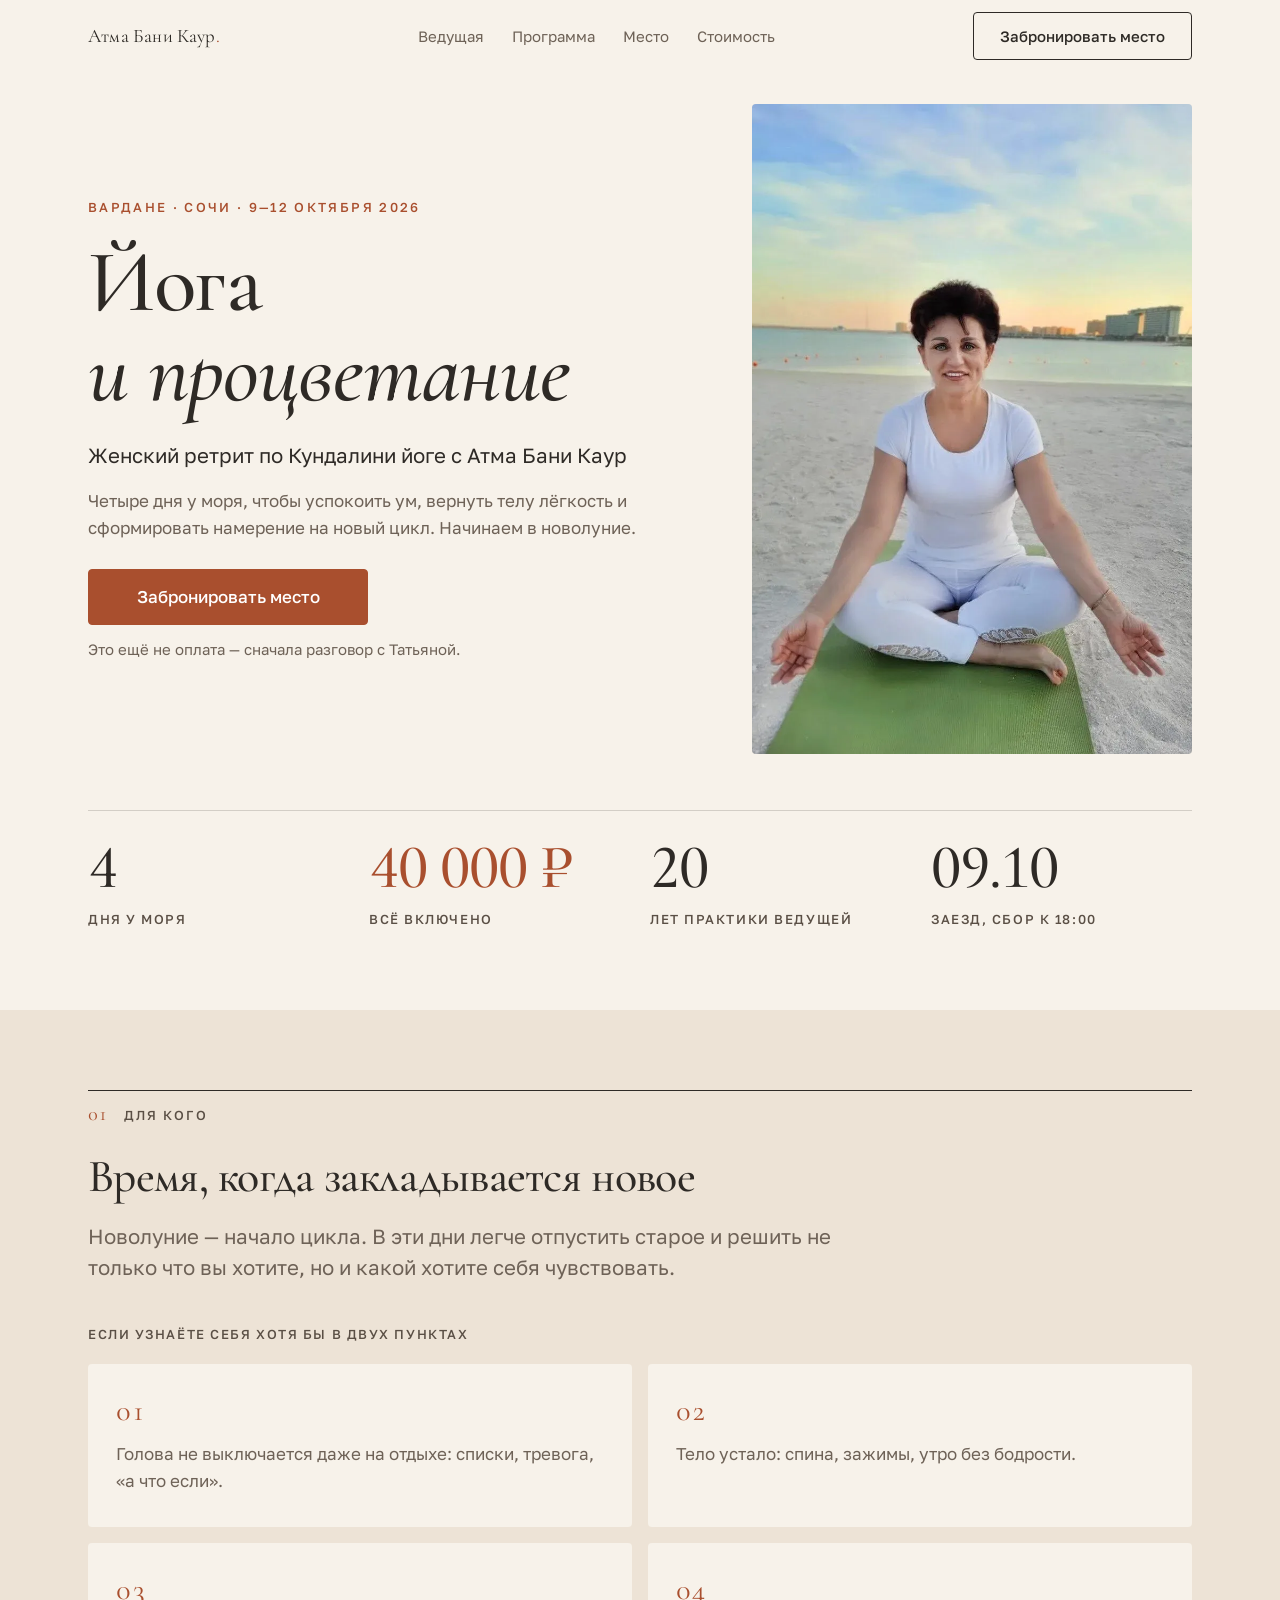
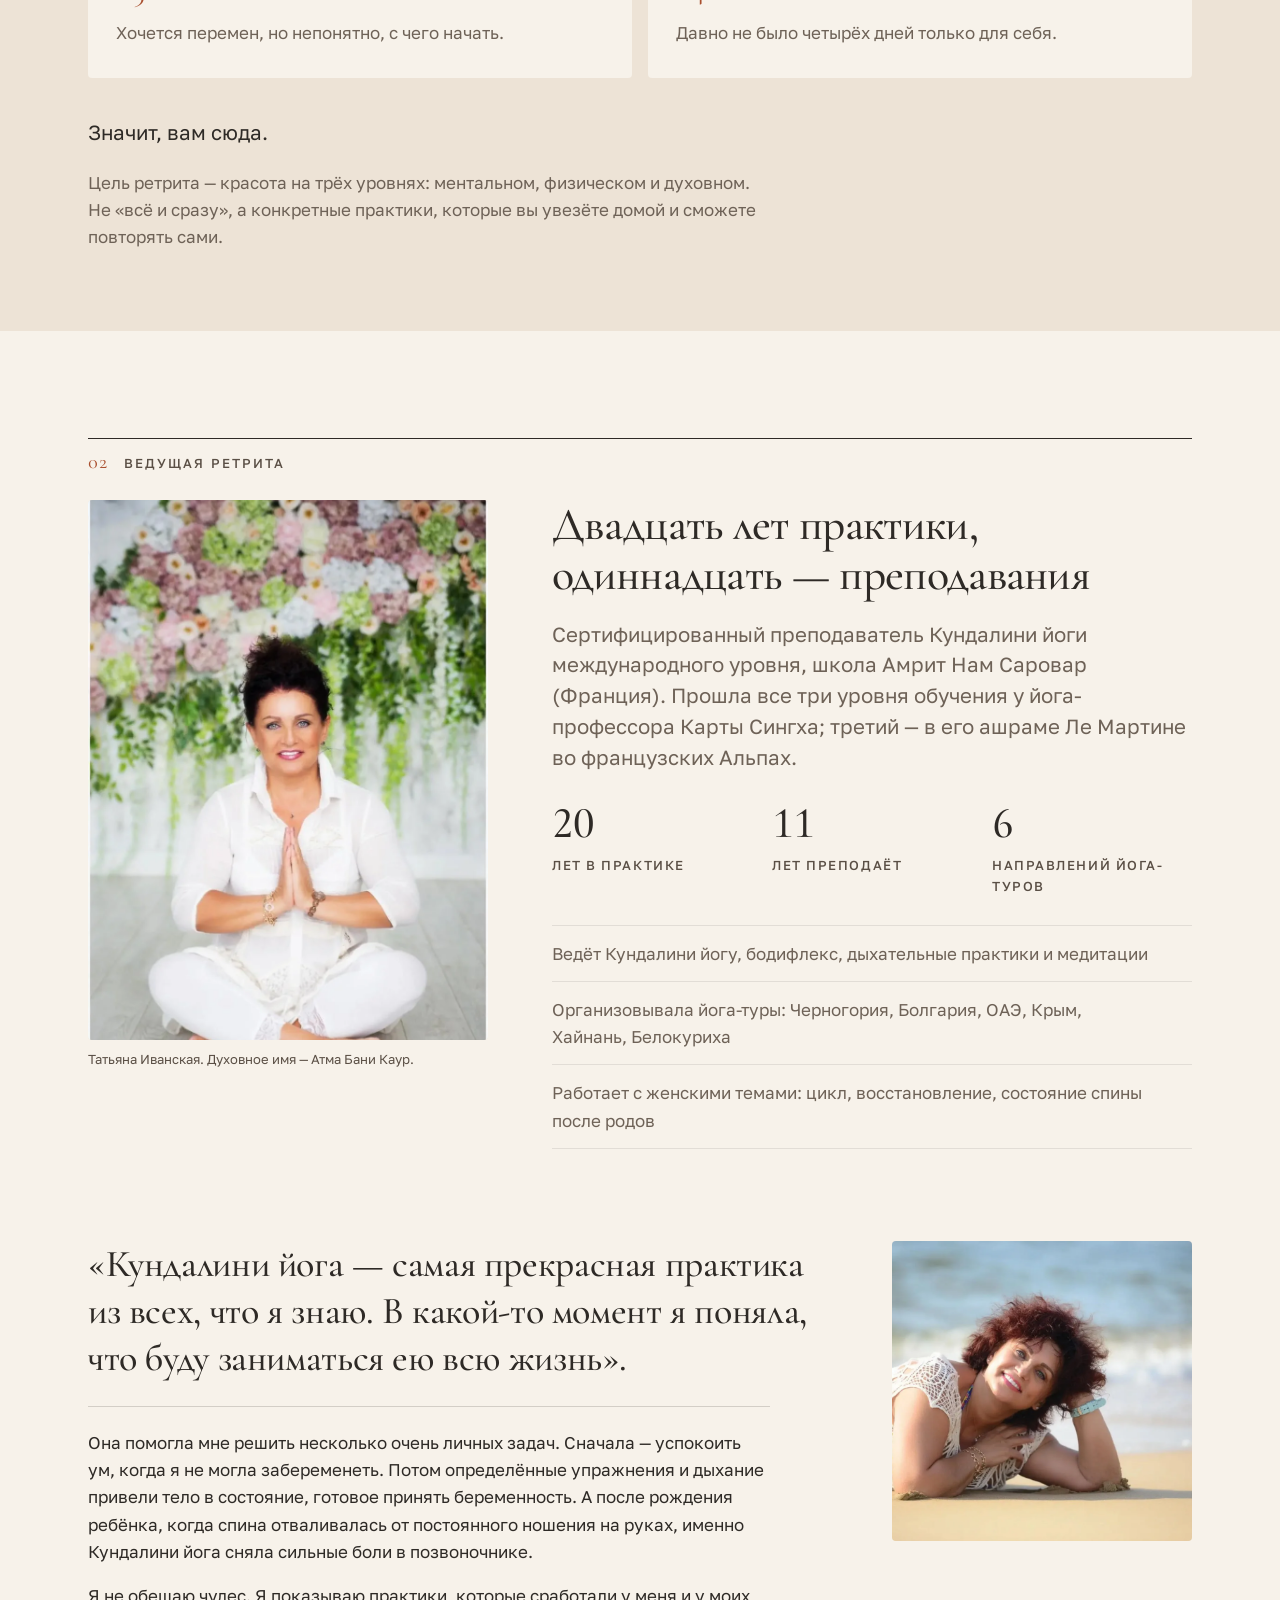
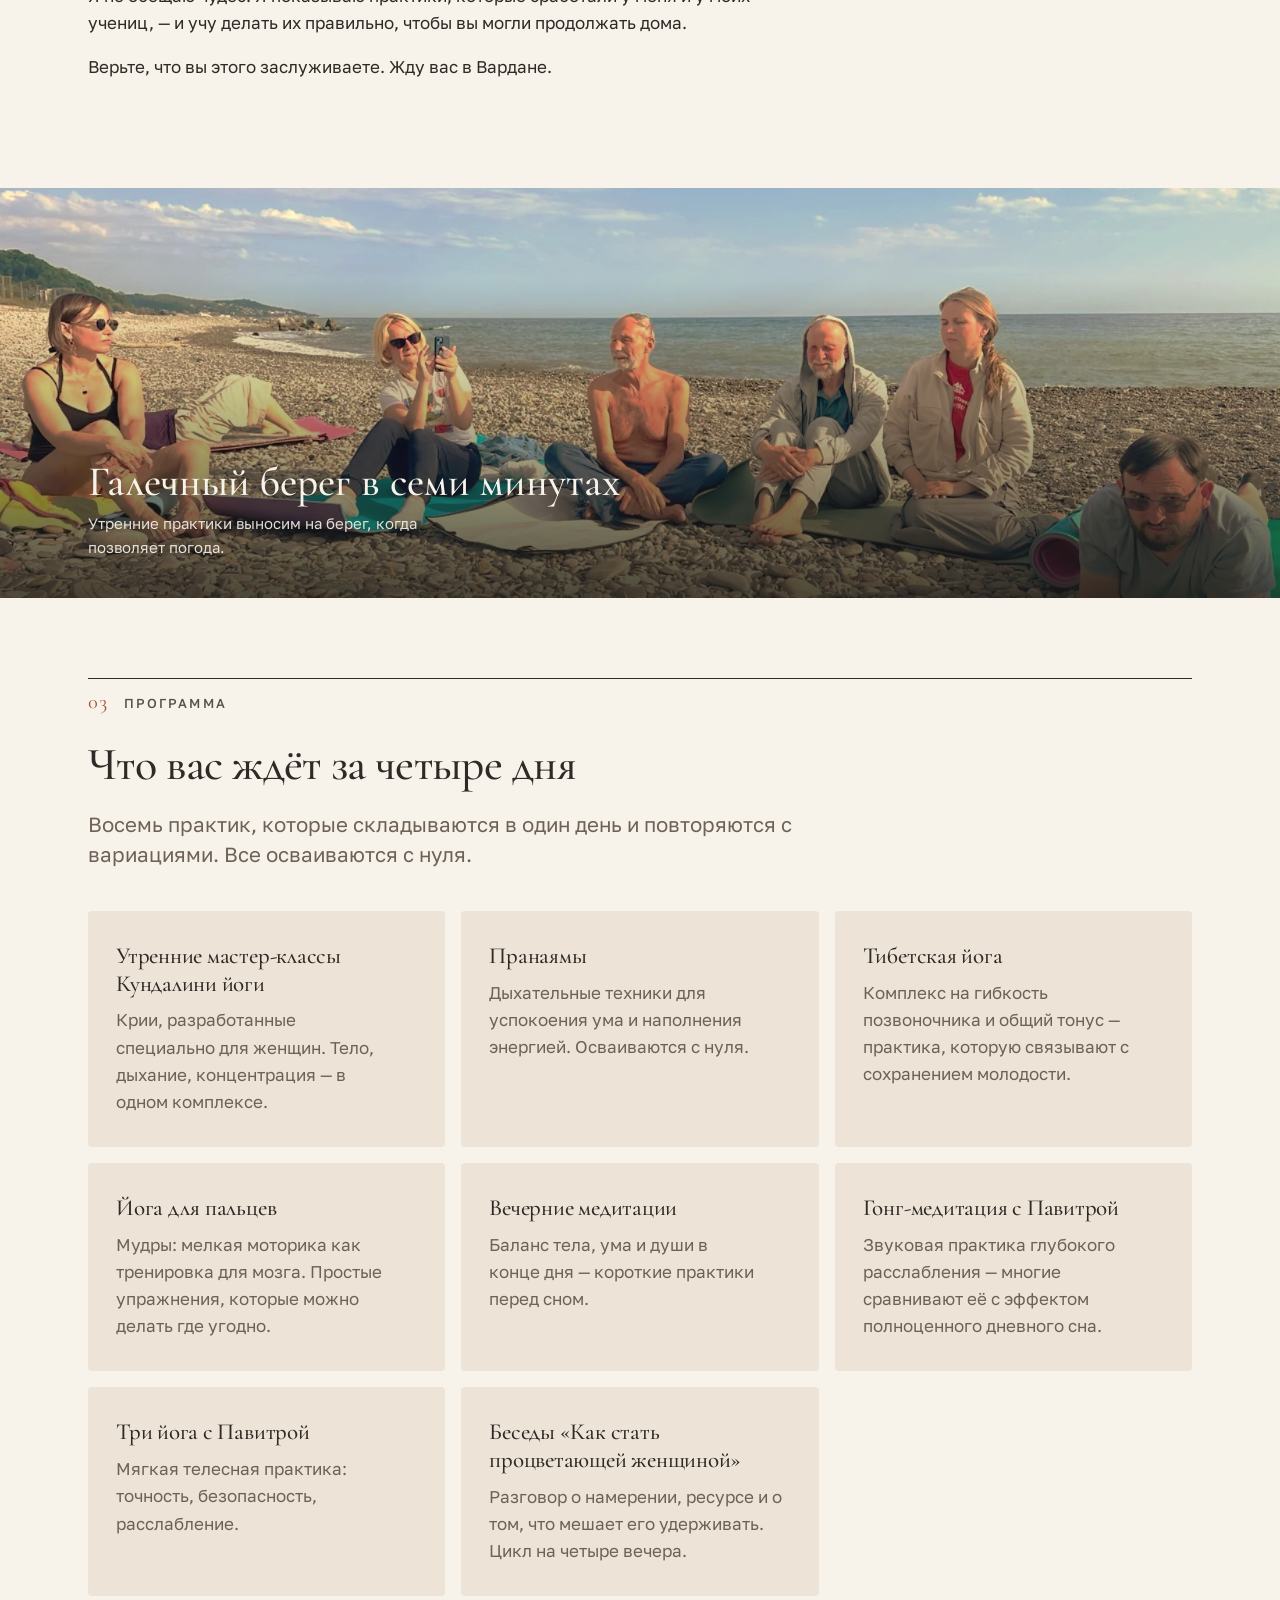
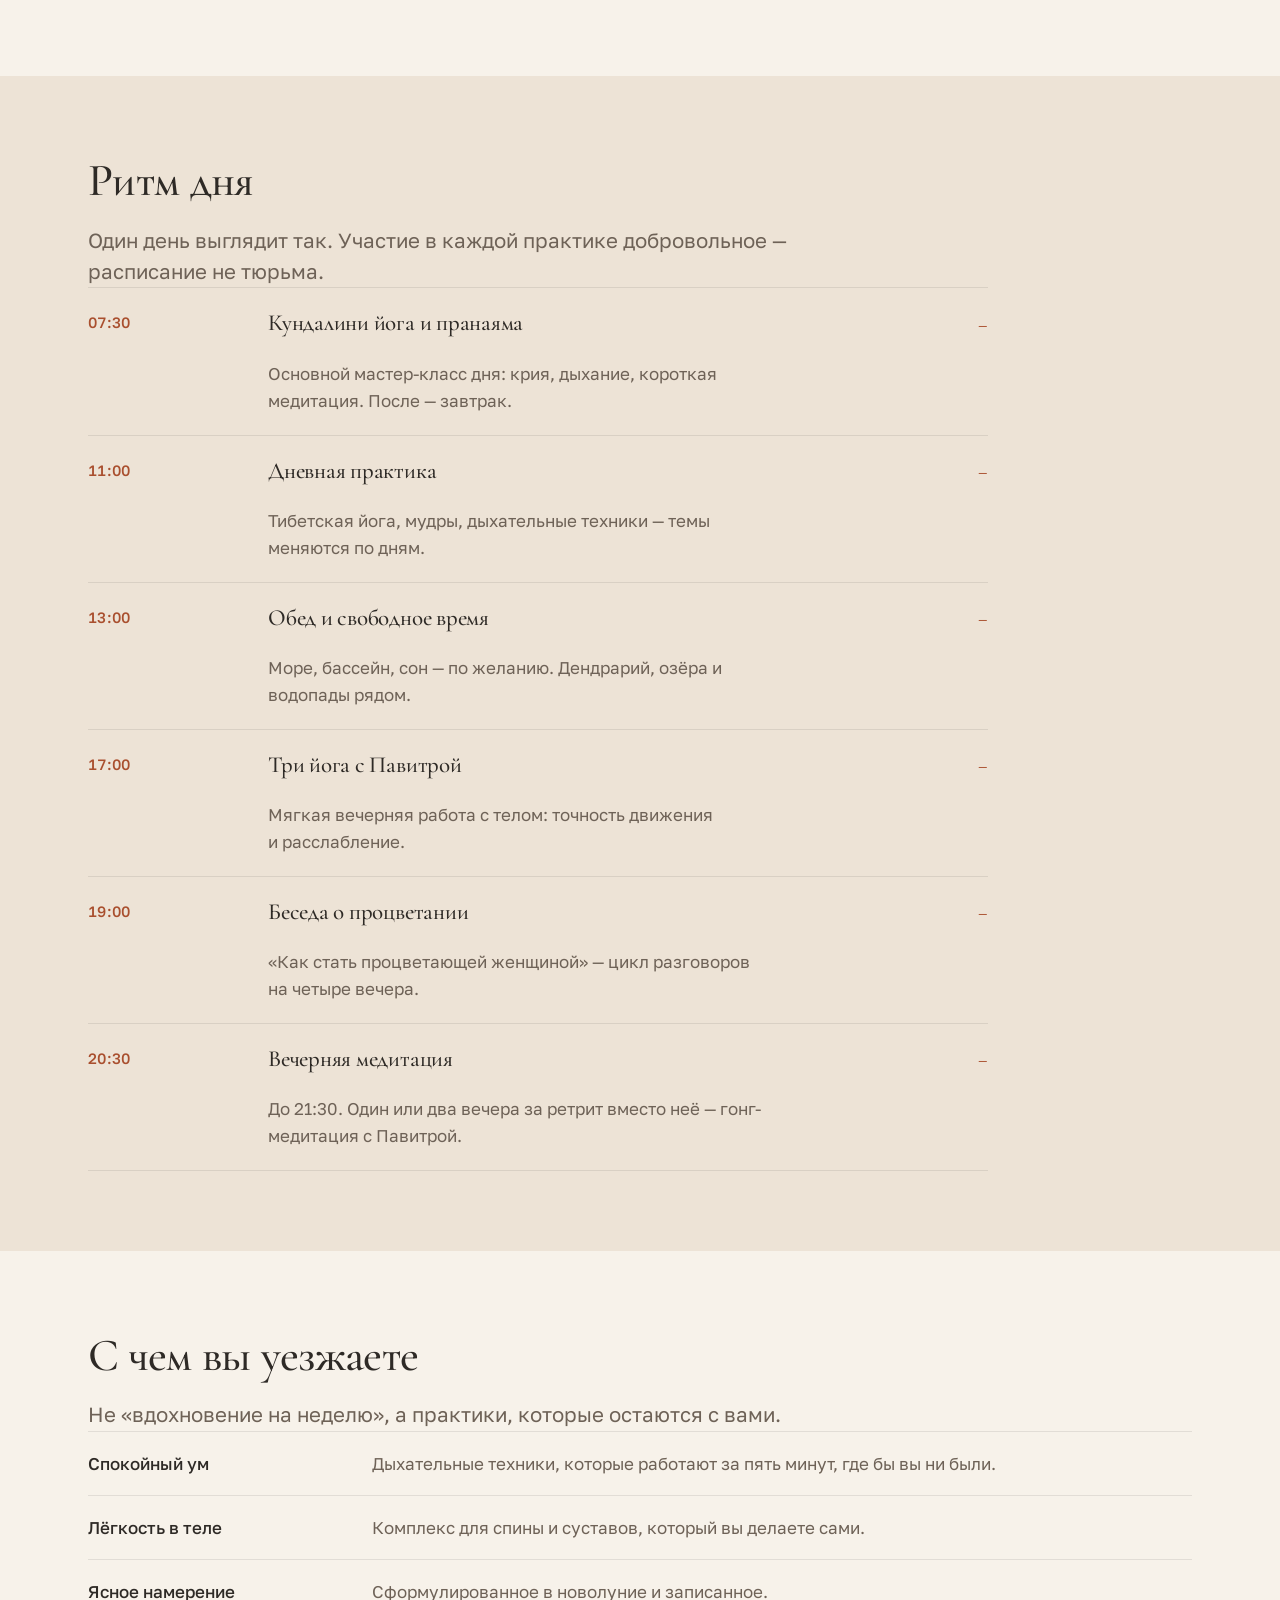
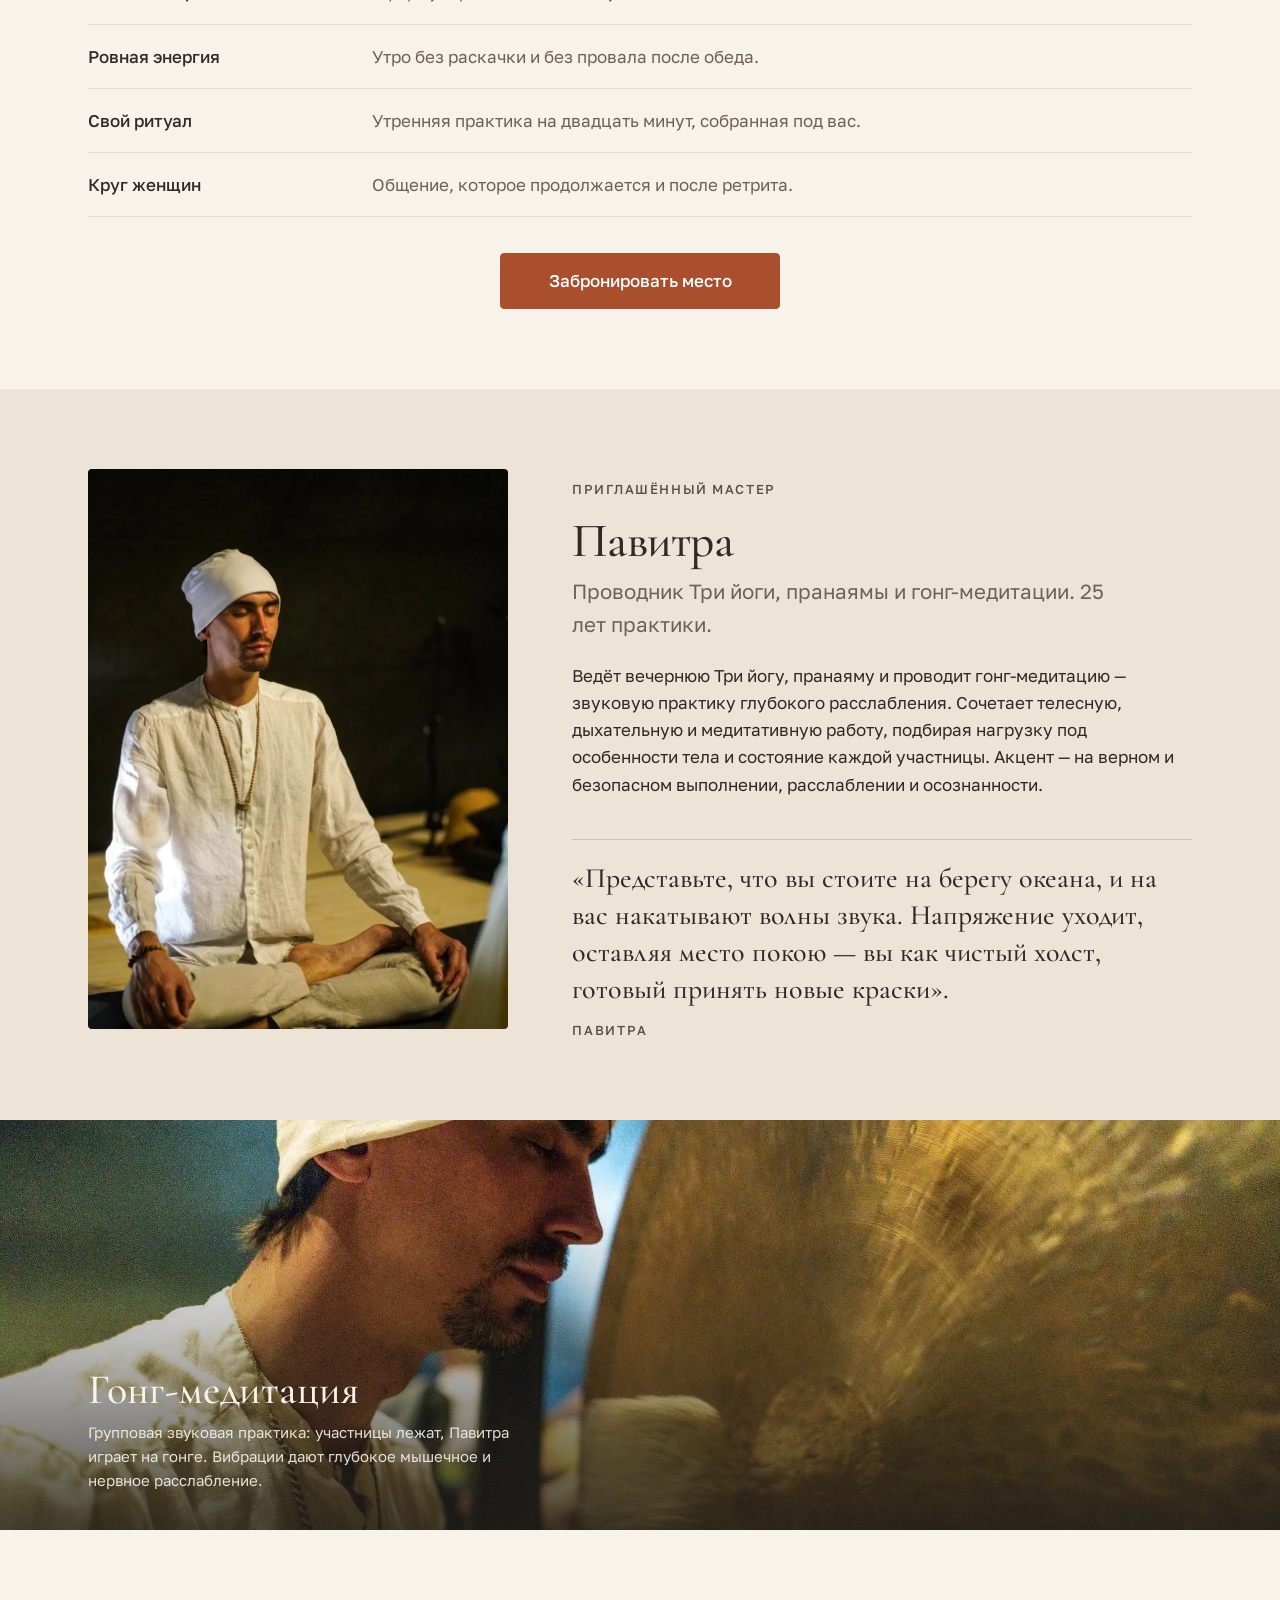
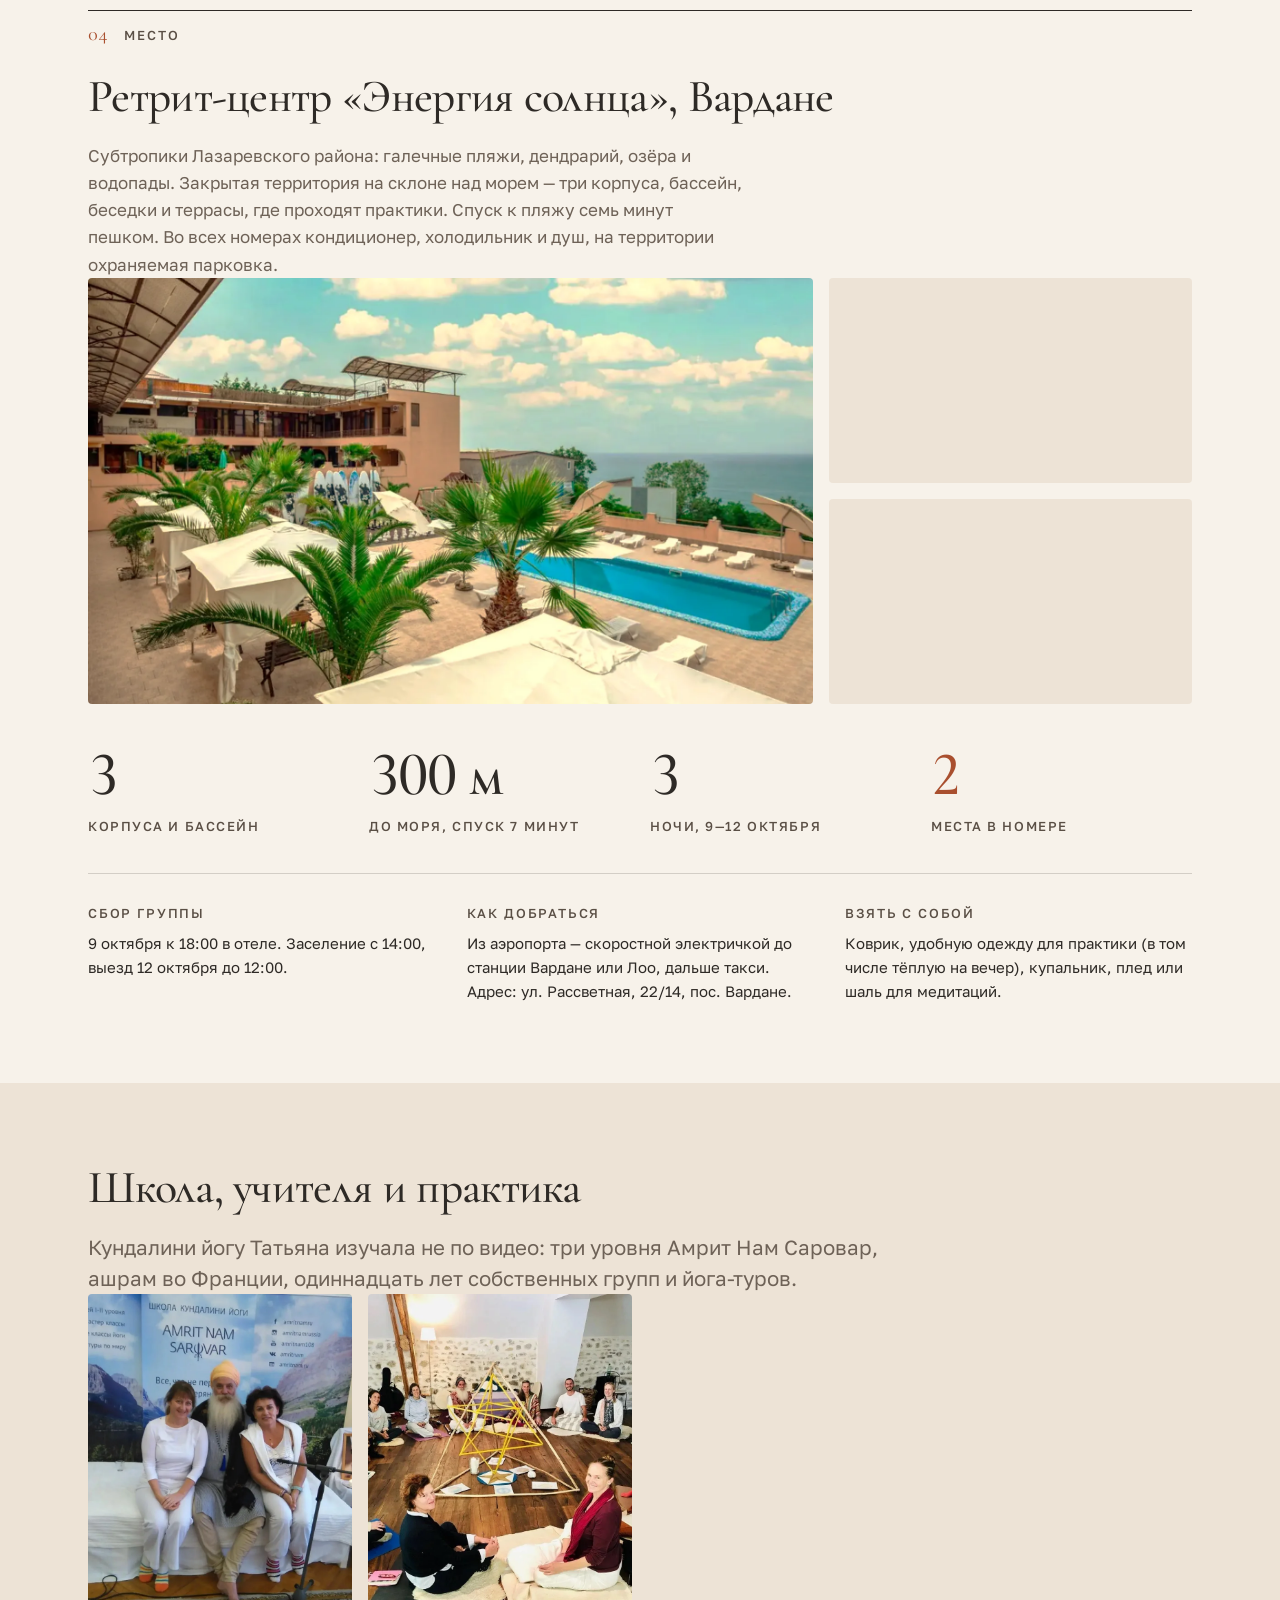
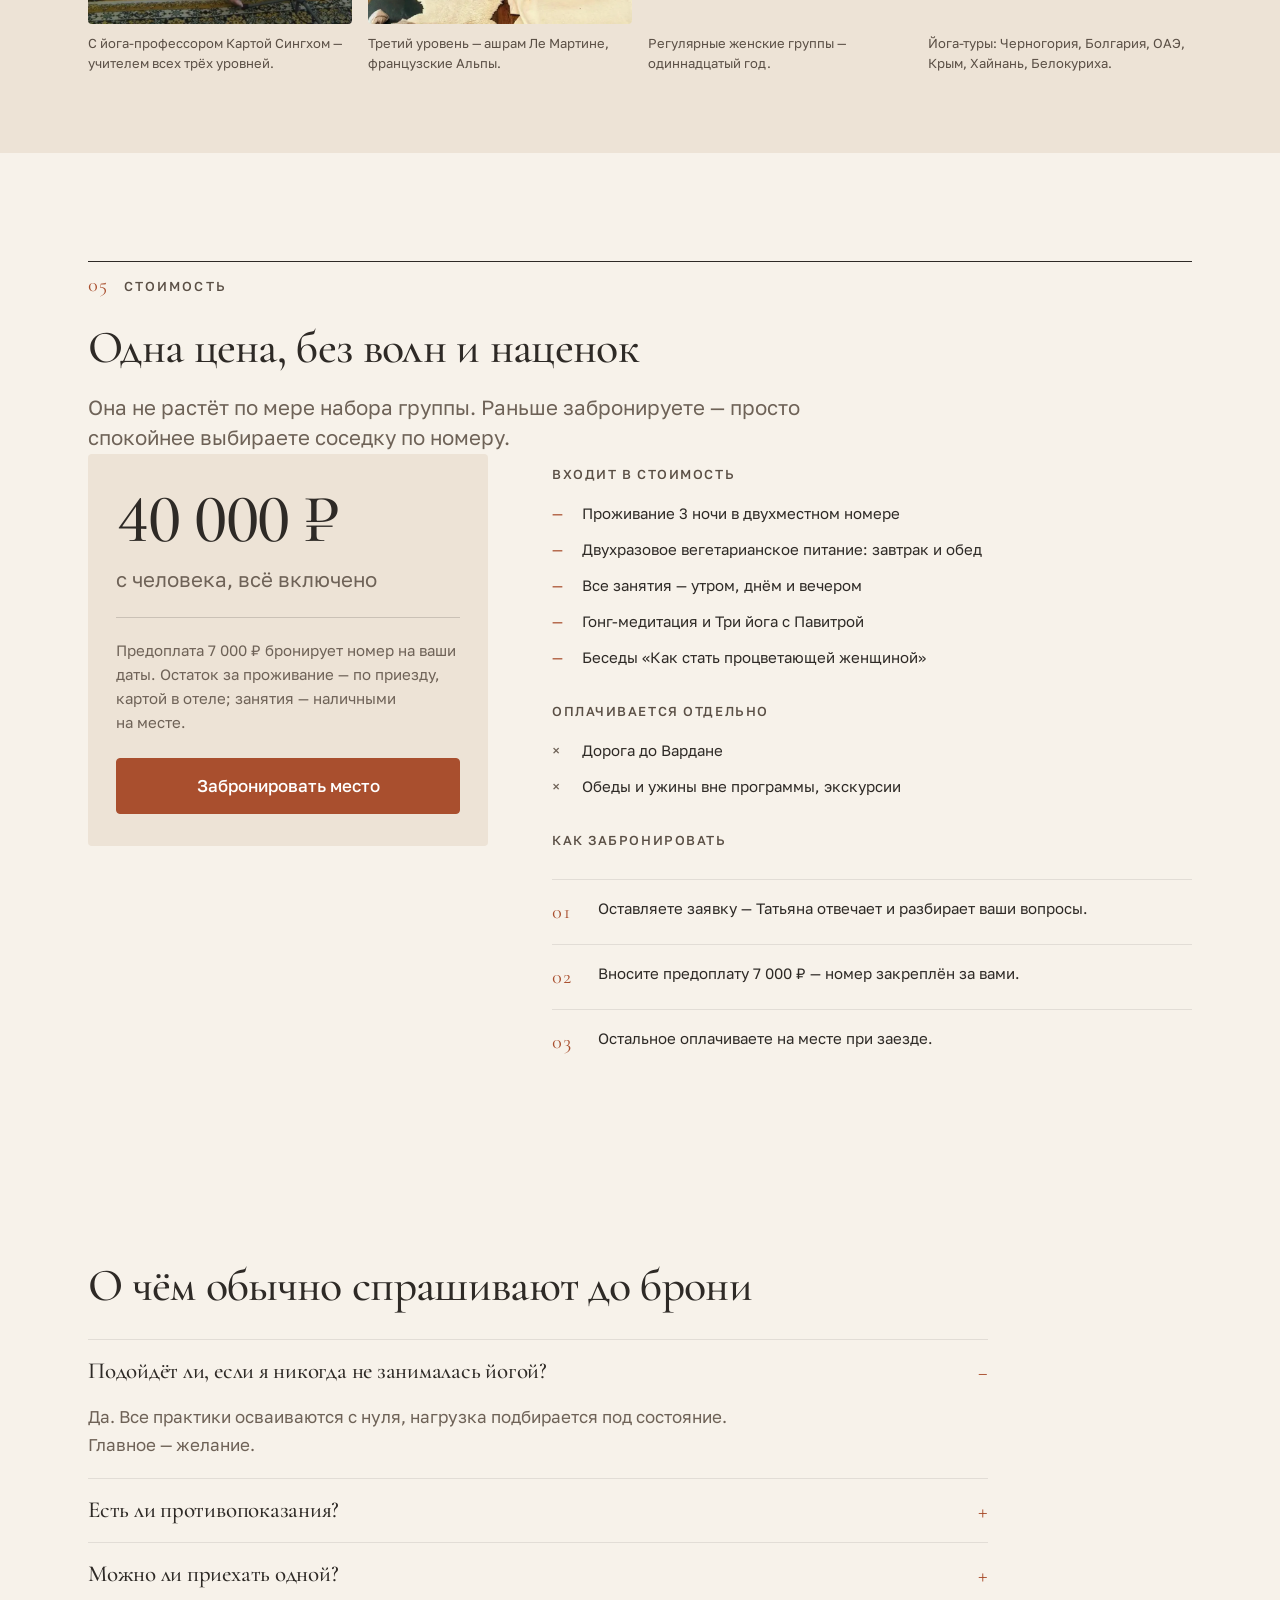
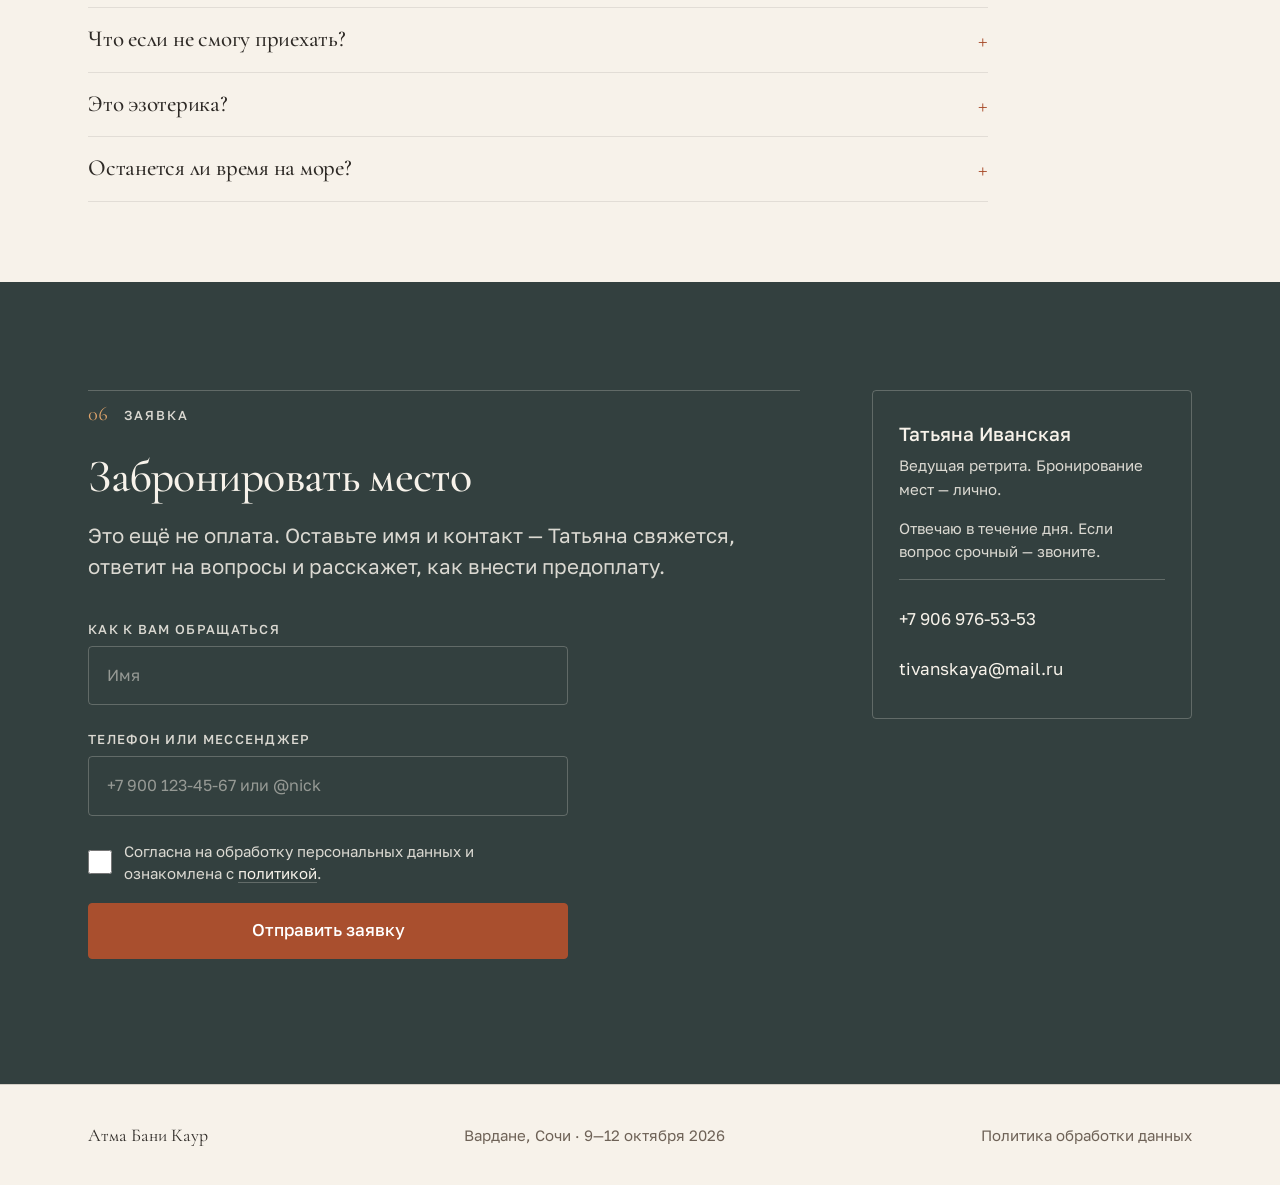
==== index.html @ 6db0ff9b "Лендинг женского ретрита в Вардане: первая версия Отдельный лендинг (не правка соседнего moresily.ru" ====
<!DOCTYPE html>
<html lang="ru">
<head>
<meta charset="UTF-8">
<meta name="viewport" content="width=device-width, initial-scale=1.0">
<title>Женский ретрит по Кундалини йоге — Вардане, Сочи, 9—12 октября 2026</title>
<meta name="description" content="Четыре дня у моря с Атма Бани Каур: Кундалини йога, пранаямы, гонг-медитации, беседы о процветании. Ретрит-центр «Энергия солнца», Вардане. 40 000 ₽, всё включено.">
<!-- PENDING D-01: canonical, og:url и og:image ставятся после выбора домена -->
<meta property="og:title" content="Женский ретрит по Кундалини йоге — Вардане, Сочи, 9—12 октября 2026">
<meta property="og:description" content="Четыре дня у моря: Кундалини йога, пранаямы, гонг-медитации и беседы о процветании. 40 000 ₽, всё включено.">
<meta property="og:type" content="website">
<meta property="og:locale" content="ru_RU">
<meta name="theme-color" content="#F7F2EA">
<link rel="icon" href="favicon.svg" type="image/svg+xml">
<link rel="icon" href="favicon-32.png" sizes="32x32" type="image/png">
<link rel="apple-touch-icon" href="apple-touch-icon.png">
<link rel="preconnect" href="https://fonts.googleapis.com">
<link rel="preconnect" href="https://fonts.gstatic.com" crossorigin>
<link href="https://fonts.googleapis.com/css2?family=Cormorant+Garamond:ital,wght@0,500;1,500&family=Golos+Text:wght@400;500&display=swap" rel="stylesheet">
<link rel="stylesheet" href="css/tokens.css">
<link rel="stylesheet" href="css/base.css">
<link rel="stylesheet" href="css/components.css">
<link rel="stylesheet" href="css/sections.css">
<link rel="stylesheet" href="css/utilities.css">
<link rel="stylesheet" href="css/motion.css">
</head>
<body>
<a class="sr-only skip" href="#main">Перейти к содержанию</a>

<header class="hd" id="hd">
  <a class="hd-brand" href="#main">Атма Бани Каур<span>.</span></a>
  <nav class="hd-nav" aria-label="Основная навигация">
    <a href="#author">Ведущая</a>
    <a href="#program">Программа</a>
    <a href="#venue">Место</a>
    <a href="#price">Стоимость</a>
  </nav>
  <a class="btn btn--ghost hd-cta" href="#form">Забронировать место</a>
  <button class="burger" id="burger" type="button" aria-label="Меню" aria-expanded="false" aria-controls="navPanel">
    <span></span><span></span>
  </button>
</header>
<nav class="nav-panel" id="navPanel" aria-label="Меню">
  <a href="#author">Ведущая</a>
  <a href="#program">Программа</a>
  <a href="#venue">Место</a>
  <a href="#price">Стоимость</a>
  <a href="#form">Забронировать место</a>
</nav>

<main id="main">

  <!-- ============ 1. первый экран · действие 1 ============ -->
  <section class="sec hero">
    <div class="wrap">
      <div class="hero-grid">
        <div>
          <p class="hero-eb">Вардане · Сочи · 9—12 октября 2026</p>
          <h1>Йога <em>и процветание</em></h1>
          <p class="hero-sub">Женский ретрит по Кундалини йоге с Атма Бани Каур</p>
          <p class="hero-lead">Четыре дня у моря, чтобы успокоить ум, вернуть телу лёгкость и сформировать намерение на новый цикл. Начинаем в новолуние.</p>
          <div class="hero-cta">
            <a class="btn" href="#form">Забронировать место</a>
            <p class="cta-note">Это ещё не оплата — сначала разговор с Татьяной.</p>
          </div>
        </div>
        <figure class="hero-fig">
          <div class="ph hero-ph">
            <img src="photos/r/t-beach-lotus.webp" alt="Атма Бани Каур на утренней практике у моря" width="826" height="1221" fetchpriority="high" decoding="async">
          </div>
        </figure>
      </div>

      <div class="stats hero-stats">
        <div><span class="stat-n">4</span><span class="stat-l">дня у моря</span></div>
        <div><span class="stat-n"><em>40 000 ₽</em></span><span class="stat-l">всё включено</span></div>
        <div><span class="stat-n">20</span><span class="stat-l">лет практики ведущей</span></div>
        <div><span class="stat-n">09.10</span><span class="stat-l">заезд, сбор к 18:00</span></div>
      </div>
    </div>
  </section>

  <!-- ============ 2. для кого ============ -->
  <section class="sec sec--sand" id="who">
    <div class="wrap">
      <p class="rail"><span class="rail-n">01</span><span class="rail-t">Для кого</span></p>
      <div class="rv">
        <h2>Время, когда закладывается новое</h2>
        <p class="lead text">Новолуние — начало цикла. В эти дни легче отпустить старое и решить не только что вы хотите, но и какой хотите себя чувствовать.</p>
      </div>

      <p class="stat-l cue rv">Если узнаёте себя хотя бы в двух пунктах</p>
      <div class="g2 rv">
        <div class="card">
          <span class="card-n">01</span>
          <p>Голова не выключается даже на отдыхе: списки, тревога, «а что если».</p>
        </div>
        <div class="card">
          <span class="card-n">02</span>
          <p>Тело устало: спина, зажимы, утро без бодрости.</p>
        </div>
        <div class="card">
          <span class="card-n">03</span>
          <p>Хочется перемен, но непонятно, с чего начать.</p>
        </div>
        <div class="card">
          <span class="card-n">04</span>
          <p>Давно не было четырёх дней только для себя.</p>
        </div>
      </div>

      <div class="text rv is-mt">
        <p class="lead lead--ink">Значит, вам сюда.</p>
        <p class="muted">Цель ретрита — красота на трёх уровнях: ментальном, физическом и духовном. Не «всё и сразу», а конкретные практики, которые вы увезёте домой и сможете повторять сами.</p>
      </div>
    </div>
  </section>

  <!-- ============ 3. ведущая ============ -->
  <section class="sec sec--lg" id="author">
    <div class="wrap">
      <p class="rail"><span class="rail-n">02</span><span class="rail-t">Ведущая ретрита</span></p>

      <div class="author-grid rv">
        <figure>
          <div class="ph author-ph">
            <img src="photos/r/t-portrait-white.webp" alt="Татьяна Иванская — Атма Бани Каур, преподаватель Кундалини йоги" width="856" height="1280" loading="lazy" decoding="async">
          </div>
          <p class="ph-cap">Татьяна Иванская. Духовное имя — Атма Бани Каур.</p>
        </figure>

        <div>
          <h2>Двадцать лет практики, одиннадцать — преподавания</h2>
          <p class="lead">Сертифицированный преподаватель Кундалини йоги международного уровня, школа Амрит Нам Саровар (Франция). Прошла все три уровня обучения у йога-профессора Карты Сингха; третий — в его ашраме Ле Мартине во французских Альпах.</p>

          <div class="stats author-nums">
            <div><span class="stat-n">20</span><span class="stat-l">лет в практике</span></div>
            <div><span class="stat-n">11</span><span class="stat-l">лет преподаёт</span></div>
            <div><span class="stat-n">6</span><span class="stat-l">направлений йога-туров</span></div>
          </div>

          <ul class="creds">
            <li>Ведёт Кундалини йогу, бодифлекс, дыхательные практики и медитации</li>
            <li>Организовывала йога-туры: Черногория, Болгария, ОАЭ, Крым, Хайнань, Белокуриха</li>
            <li>Работает с женскими темами: цикл, восстановление, состояние спины после родов</li>
          </ul>
        </div>
      </div>

      <div class="word-grid rv is-mt-lg">
        <div>
          <blockquote class="word-q">«Кундалини йога — самая прекрасная практика из всех, что я знаю. В какой-то момент я поняла, что буду заниматься ею всю жизнь».</blockquote>
          <div class="word-text">
        <p>Она помогла мне решить несколько очень личных задач. Сначала — успокоить ум, когда я не могла забеременеть. Потом определённые упражнения и дыхание привели тело в состояние, готовое принять беременность. А после рождения ребёнка, когда спина отваливалась от постоянного ношения на руках, именно Кундалини йога сняла сильные боли в позвоночнике.</p>
        <p>Я не обещаю чудес. Я показываю практики, которые сработали у меня и у моих учениц, — и учу делать их правильно, чтобы вы могли продолжать дома.</p>
        <p>Верьте, что вы этого заслуживаете. Жду вас в Вардане.</p>
          </div>
        </div>
        <figure>
          <div class="ph word-ph">
            <img src="photos/r/t-sea-sand.webp" alt="Татьяна Иванская на берегу моря" width="1280" height="854" loading="lazy" decoding="async">
          </div>
        </figure>
      </div>
    </div>
  </section>

  <!-- ============ перебивка: берег ============ -->
  <figure class="bleed rv">
    <div class="ph">
      <img src="photos/r/g-beach.webp" alt="Галечный берег в Вардане" width="2200" height="940" loading="lazy" decoding="async">
    </div>
    <div class="scrim"></div>
    <figcaption>
      <div>
        <p class="bleed-h">Галечный берег в семи минутах</p>
        <p class="bleed-p">Утренние практики выносим на берег, когда позволяет погода.</p>
      </div>
    </figcaption>
  </figure>

  <!-- ============ 4. что вас ждёт ============ -->
  <section class="sec" id="program">
    <div class="wrap">
      <p class="rail"><span class="rail-n">03</span><span class="rail-t">Программа</span></p>
      <div class="rv">
        <h2>Что вас ждёт за четыре дня</h2>
        <p class="lead text">Восемь практик, которые складываются в один день и повторяются с вариациями. Все осваиваются с нуля.</p>
      </div>

      <div class="g3 rv is-mt">
        <div class="card">
          <h3>Утренние мастер-классы Кундалини йоги</h3>
          <p>Крии, разработанные специально для женщин. Тело, дыхание, концентрация — в одном комплексе.</p>
        </div>
        <div class="card">
          <h3>Пранаямы</h3>
          <p>Дыхательные техники для успокоения ума и наполнения энергией. Осваиваются с нуля.</p>
        </div>
        <div class="card">
          <h3>Тибетская йога</h3>
          <p>Комплекс на гибкость позвоночника и общий тонус — практика, которую связывают с сохранением молодости.</p>
        </div>
        <div class="card">
          <h3>Йога для пальцев</h3>
          <p>Мудры: мелкая моторика как тренировка для мозга. Простые упражнения, которые можно делать где угодно.</p>
        </div>
        <div class="card">
          <h3>Вечерние медитации</h3>
          <p>Баланс тела, ума и души в конце дня — короткие практики перед сном.</p>
        </div>
        <div class="card">
          <h3>Гонг-медитация с Павитрой</h3>
          <p>Звуковая практика глубокого расслабления — многие сравнивают её с эффектом полноценного дневного сна.</p>
        </div>
        <div class="card">
          <h3>Три йога с Павитрой</h3>
          <p>Мягкая телесная практика: точность, безопасность, расслабление.</p>
        </div>
        <div class="card">
          <h3>Беседы «Как стать процветающей женщиной»</h3>
          <p>Разговор о намерении, ресурсе и о том, что мешает его удерживать. Цикл на четыре вечера.</p>
        </div>
      </div>
    </div>
  </section>

  <!-- ============ 5. ритм дня ============ -->
  <section class="sec sec--sand" id="day">
    <div class="wrap">
      <div class="rv">
        <h2>Ритм дня</h2>
        <p class="lead text is-mb">Один день выглядит так. Участие в каждой практике добровольное — расписание не тюрьма.</p>
      </div>

      <div class="day rv">
        <details class="acc slot" open>
          <summary>
            <div class="slot-head"><time class="slot-t">07:30</time><h3>Кундалини йога и пранаяма</h3></div>
            <span class="acc-sign" aria-hidden="true"></span>
          </summary>
          <div class="acc-body"><p>Основной мастер-класс дня: крия, дыхание, короткая медитация. После — завтрак.</p></div>
        </details>
        <details class="acc slot" open>
          <summary>
            <div class="slot-head"><time class="slot-t">11:00</time><h3>Дневная практика</h3></div>
            <span class="acc-sign" aria-hidden="true"></span>
          </summary>
          <div class="acc-body"><p>Тибетская йога, мудры, дыхательные техники — темы меняются по дням.</p></div>
        </details>
        <details class="acc slot" open>
          <summary>
            <div class="slot-head"><time class="slot-t">13:00</time><h3>Обед и свободное время</h3></div>
            <span class="acc-sign" aria-hidden="true"></span>
          </summary>
          <div class="acc-body"><p>Море, бассейн, сон — по желанию. Дендрарий, озёра и водопады рядом.</p></div>
        </details>
        <details class="acc slot" open>
          <summary>
            <div class="slot-head"><time class="slot-t">17:00</time><h3>Три йога с Павитрой</h3></div>
            <span class="acc-sign" aria-hidden="true"></span>
          </summary>
          <div class="acc-body"><p>Мягкая вечерняя работа с телом: точность движения и расслабление.</p></div>
        </details>
        <details class="acc slot" open>
          <summary>
            <div class="slot-head"><time class="slot-t">19:00</time><h3>Беседа о процветании</h3></div>
            <span class="acc-sign" aria-hidden="true"></span>
          </summary>
          <div class="acc-body"><p>«Как стать процветающей женщиной» — цикл разговоров на четыре вечера.</p></div>
        </details>
        <details class="acc slot" open>
          <summary>
            <div class="slot-head"><time class="slot-t">20:30</time><h3>Вечерняя медитация</h3></div>
            <span class="acc-sign" aria-hidden="true"></span>
          </summary>
          <div class="acc-body"><p>До 21:30. Один или два вечера за ретрит вместо неё — гонг-медитация с Павитрой.</p></div>
        </details>
      </div>
    </div>
  </section>

  <!-- ============ 6. с чем вы уезжаете · действие 2 ============ -->
  <section class="sec" id="results">
    <div class="wrap">
      <div class="rv">
        <h2>С чем вы уезжаете</h2>
        <p class="lead text is-mb">Не «вдохновение на неделю», а практики, которые остаются с вами.</p>
      </div>

      <ul class="rows rv">
        <li><b>Спокойный ум</b><span>Дыхательные техники, которые работают за пять минут, где бы вы ни были.</span></li>
        <li><b>Лёгкость в теле</b><span>Комплекс для спины и суставов, который вы делаете сами.</span></li>
        <li><b>Ясное намерение</b><span>Сформулированное в новолуние и записанное.</span></li>
        <li><b>Ровная энергия</b><span>Утро без раскачки и без провала после обеда.</span></li>
        <li><b>Свой ритуал</b><span>Утренняя практика на двадцать минут, собранная под вас.</span></li>
        <li><b>Круг женщин</b><span>Общение, которое продолжается и после ретрита.</span></li>
      </ul>

      <div class="is-center rv">
        <a class="btn" href="#form">Забронировать место</a>
      </div>
    </div>
  </section>

  <!-- ============ 7. приглашённый мастер ============ -->
  <section class="sec sec--sand" id="guest">
    <div class="wrap">
      <div class="guest">
        <div class="guest-head rv">
          <p class="stat-l is-mb-s">Приглашённый мастер</p>
          <h2 class="guest-name">Павитра</h2>
          <p class="guest-role">Проводник Три йоги, пранаямы и гонг-медитации. 25 лет практики.</p>
        </div>

        <div class="ph guest-ph rv">
          <img src="photos/r/p-portrait.webp" alt="Павитра, приглашённый мастер ретрита" width="854" height="1280" loading="lazy" decoding="async">
        </div>

        <div class="guest-body rv">
          <p>Ведёт вечернюю Три йогу, пранаяму и проводит гонг-медитацию — звуковую практику глубокого расслабления. Сочетает телесную, дыхательную и медитативную работу, подбирая нагрузку под особенности тела и состояние каждой участницы. Акцент — на верном и безопасном выполнении, расслаблении и осознанности.</p>
          <div class="guest-q">
            <blockquote class="guest-quote">«Представьте, что вы стоите на берегу океана, и на вас накатывают волны звука. Напряжение уходит, оставляя место покою — вы как чистый холст, готовый принять новые краски».</blockquote>
            <p class="guest-sign">Павитра</p>
          </div>
        </div>
      </div>
    </div>
  </section>

  <!-- ============ перебивка: гонг-медитация ============ -->
  <figure class="bleed rv">
    <div class="ph">
      <img src="photos/r/p-gong.webp" alt="Гонг-медитация: участницы лежат, мастер играет на гонге" width="1280" height="720" loading="lazy" decoding="async">
    </div>
    <div class="scrim"></div>
    <figcaption>
      <div>
        <p class="bleed-h">Гонг-медитация</p>
        <p class="bleed-p">Групповая звуковая практика: участницы лежат, Павитра играет на гонге. Вибрации дают глубокое мышечное и нервное расслабление.</p>
      </div>
    </figcaption>
  </figure>

  <!-- ============ 8. место ============ -->
  <section class="sec" id="venue">
    <div class="wrap">
      <p class="rail"><span class="rail-n">04</span><span class="rail-t">Место</span></p>
      <div class="rv">
        <h2>Ретрит-центр «Энергия солнца», Вардане</h2>
        <p class="muted text is-mb">Субтропики Лазаревского района: галечные пляжи, дендрарий, озёра и водопады. Закрытая территория на склоне над морем — три корпуса, бассейн, беседки и террасы, где проходят практики. Спуск к пляжу семь минут пешком. Во всех номерах кондиционер, холодильник и душ, на территории охраняемая парковка.</p>
      </div>

      <div class="venue-grid rv">
        <figure>
          <div class="ph"><img src="photos/r/v-pool.webp" alt="Бассейн и территория ретрит-центра" width="1600" height="1000" loading="lazy" decoding="async"></div>
        </figure>
        <figure>
          <div class="ph"><img src="photos/r/g-yoga.webp" alt="Практика на террасе с видом на море" width="1150" height="740" loading="lazy" decoding="async"></div>
        </figure>
        <figure>
          <div class="ph"><img src="photos/r/v-sunset.webp" alt="Закат над морем с террасы центра" width="1200" height="900" loading="lazy" decoding="async"></div>
        </figure>
      </div>

      <div class="stats rv is-mt">
        <div><span class="stat-n">3</span><span class="stat-l">корпуса и бассейн</span></div>
        <div><span class="stat-n">300 м</span><span class="stat-l">до моря, спуск 7 минут</span></div>
        <div><span class="stat-n">3</span><span class="stat-l">ночи, 9—12 октября</span></div>
        <div><span class="stat-n"><em>2</em></span><span class="stat-l">места в номере</span></div>
      </div>

      <div class="venue-info rv">
        <div>
          <h3>Сбор группы</h3>
          <p>9 октября к 18:00 в отеле. Заселение с 14:00, выезд 12 октября до 12:00.</p>
        </div>
        <div>
          <h3>Как добраться</h3>
          <p>Из аэропорта — скоростной электричкой до станции Вардане или Лоо, дальше такси. Адрес: ул. Рассветная, 22/14, пос. Вардане.</p>
        </div>
        <div>
          <h3>Взять с собой</h3>
          <p>Коврик, удобную одежду для практики (в том числе тёплую на вечер), купальник, плед или шаль для медитаций.</p>
        </div>
      </div>
    </div>
  </section>

  <!-- ============ 9. школа и опыт ============
       План Б по реестру (R-01): отзывов с именами пока нет,
       поэтому доверие держат подписанные кадры практики и учёбы.
       Когда придут 3–5 отзывов — секция отзывов встаёт сюда же. -->
  <section class="sec sec--sand" id="proof">
    <div class="wrap">
      <div class="rv">
        <h2>Школа, учителя и практика</h2>
        <p class="lead text is-mb">Кундалини йогу Татьяна изучала не по видео: три уровня Амрит Нам Саровар, ашрам во Франции, одиннадцать лет собственных групп и йога-туров.</p>
      </div>

      <div class="proof rv">
        <figure>
          <div class="ph"><img src="photos/r/s-with-teacher.webp" alt="Татьяна с йога-профессором Картой Сингхом" width="1280" height="960" loading="lazy" decoding="async"></div>
          <p class="ph-cap">С йога-профессором Картой Сингхом — учителем всех трёх уровней.</p>
        </figure>
        <figure>
          <div class="ph"><img src="photos/r/s-ashram.webp" alt="Занятие в ашраме Ле Мартине во французских Альпах" width="1280" height="960" loading="lazy" decoding="async"></div>
          <p class="ph-cap">Третий уровень — ашрам Ле Мартине, французские Альпы.</p>
        </figure>
        <figure>
          <div class="ph"><img src="photos/r/g-women-circle.webp" alt="Женская группа после занятия Кундалини йогой" width="1280" height="960" loading="lazy" decoding="async"></div>
          <p class="ph-cap">Регулярные женские группы — одиннадцатый год.</p>
        </figure>
        <figure>
          <div class="ph"><img src="photos/r/g-beach-class.webp" alt="Утренняя практика группы на берегу в йога-туре" width="960" height="1280" loading="lazy" decoding="async"></div>
          <p class="ph-cap">Йога-туры: Черногория, Болгария, ОАЭ, Крым, Хайнань, Белокуриха.</p>
        </figure>
      </div>
    </div>
  </section>

  <!-- ============ 10. стоимость · действие 3 ============ -->
  <section class="sec sec--lg" id="price">
    <div class="wrap">
      <p class="rail"><span class="rail-n">05</span><span class="rail-t">Стоимость</span></p>
      <div class="rv">
        <h2>Одна цена, без волн и наценок</h2>
        <p class="lead text is-mb">Она не растёт по мере набора группы. Раньше забронируете — просто спокойнее выбираете соседку по номеру.</p>
      </div>

      <div class="price-grid rv">
        <div class="price-box">
          <span class="price">40 000 ₽</span>
          <p class="price-sub">с человека, всё включено</p>
          <p class="price-note">Предоплата 7 000 ₽ бронирует номер на ваши даты. Остаток за проживание — по приезду, картой в отеле; занятия — наличными на месте.</p>
          <a class="btn" href="#form">Забронировать место</a>
        </div>

        <div>
          <p class="stat-l is-mb-s">Входит в стоимость</p>
          <ul class="incl">
            <li>Проживание 3 ночи в двухместном номере</li>
            <li>Двухразовое вегетарианское питание: завтрак и обед</li>
            <li>Все занятия — утром, днём и вечером</li>
            <li>Гонг-медитация и Три йога с Павитрой</li>
            <li>Беседы «Как стать процветающей женщиной»</li>
          </ul>

          <p class="stat-l is-mb-s">Оплачивается отдельно</p>
          <ul class="incl incl--no">
            <li>Дорога до Вардане</li>
            <li>Обеды и ужины вне программы, экскурсии</li>
          </ul>

          <p class="stat-l">Как забронировать</p>
          <ol class="steps">
            <li>Оставляете заявку — Татьяна отвечает и разбирает ваши вопросы.</li>
            <li>Вносите предоплату 7 000 ₽ — номер закреплён за вами.</li>
            <li>Остальное оплачиваете на месте при заезде.</li>
          </ol>
        </div>
      </div>

    </div>
  </section>

  <!-- ============ 11. вопросы ============ -->
  <section class="sec" id="faq">
    <div class="wrap">
      <h2 class="rv">О чём обычно спрашивают до брони</h2>
      <div class="rv is-mt-s w-narrow">
        <details class="acc acc--keep" open>
          <summary><h3>Подойдёт ли, если я никогда не занималась йогой?</h3><span class="acc-sign" aria-hidden="true"></span></summary>
          <div class="acc-body"><p>Да. Все практики осваиваются с нуля, нагрузка подбирается под состояние. Главное — желание.</p></div>
        </details>
        <details class="acc acc--keep">
          <summary><h3>Есть ли противопоказания?</h3><span class="acc-sign" aria-hidden="true"></span></summary>
          <div class="acc-body"><p>У части практик они есть: острые состояния сердца и сосудов, недавние операции, беременность — обсуждается индивидуально. Напишите Татьяне до брони, если сомневаетесь: она подберёт щадящий вариант или честно скажет, что сейчас не время.</p></div>
        </details>
        <details class="acc acc--keep">
          <summary><h3>Можно ли приехать одной?</h3><span class="acc-sign" aria-hidden="true"></span></summary>
          <div class="acc-body"><p>Большинство участниц так и приезжает. Размещение двухместное — соседку подберём по возрасту и режиму. Нужен отдельный номер — скажите в заявке, посмотрим, что есть свободного.</p></div>
        </details>
        <details class="acc acc--keep">
          <summary><h3>Что если не смогу приехать?</h3><span class="acc-sign" aria-hidden="true"></span></summary>
          <div class="acc-body"><p>Условия возврата и переноса предоплаты обсуждаются индивидуально. Зафиксируйте договорённости письменно — в переписке с Татьяной — до того, как переводить деньги.</p></div>
        </details>
        <details class="acc acc--keep">
          <summary><h3>Это эзотерика?</h3><span class="acc-sign" aria-hidden="true"></span></summary>
          <div class="acc-body"><p>Это телесные и дыхательные практики с понятной механикой. Духовная часть — медитации и беседы — есть, но участие в каждой практике добровольное.</p></div>
        </details>
        <details class="acc acc--keep">
          <summary><h3>Останется ли время на море?</h3><span class="acc-sign" aria-hidden="true"></span></summary>
          <div class="acc-body"><p>Да: с обеда до пяти вечера свободно каждый день. Октябрь в Вардане — бархатный сезон, вода ещё тёплая.</p></div>
        </details>
      </div>
    </div>
  </section>

  <!-- ============ 12. заявка · действие 4 ============ -->
  <section class="sec sec--deep sec--lg on-deep" id="form">
    <div class="wrap">
      <div class="form-grid">
        <div>
          <p class="rail"><span class="rail-n">06</span><span class="rail-t">Заявка</span></p>
          <h2>Забронировать место</h2>
          <p class="lead is-mb">Это ещё не оплата. Оставьте имя и контакт — Татьяна свяжется, ответит на вопросы и расскажет, как внести предоплату.</p>

          <form class="lead-form" id="leadForm" novalidate>
            <div class="field">
              <label for="lf-name">Как к вам обращаться</label>
              <input type="text" id="lf-name" name="name" autocomplete="name" placeholder="Имя" required aria-describedby="lf-name-err">
              <p class="field-err" id="lf-name-err" role="alert"></p>
            </div>
            <div class="field">
              <label for="lf-contact">Телефон или мессенджер</label>
              <input type="text" id="lf-contact" name="contact" autocomplete="tel" inputmode="tel" placeholder="+7 900 123-45-67 или @nick" required aria-describedby="lf-contact-err">
              <p class="field-err" id="lf-contact-err" role="alert"></p>
            </div>
            <div class="hp" aria-hidden="true">
              <label for="lf-company">Компания</label>
              <input type="text" id="lf-company" name="company" tabindex="-1" autocomplete="off">
            </div>
            <div class="consent">
              <input type="checkbox" id="lf-consent" name="consent" required>
              <label for="lf-consent">Согласна на обработку персональных данных и ознакомлена с <a href="privacy.html">политикой</a>.</label>
            </div>
            <button type="submit" class="btn">Отправить заявку</button>
            <p class="form-status" id="formStatus" role="status" aria-live="polite"></p>
          </form>
        </div>

        <aside class="contact-card">
          <span class="name">Татьяна Иванская</span>
          <span class="role">Ведущая ретрита. Бронирование мест — лично.</span>
          <p class="small">Отвечаю в течение дня. Если вопрос срочный — звоните.</p>
          <div class="contact-list">
            <a href="tel:+79069765353">+7 906 976-53-53</a>
            <a href="mailto:tivanskaya@mail.ru">tivanskaya@mail.ru</a>
          </div>
        </aside>
      </div>
    </div>
  </section>

  <footer class="ft">
    <span class="ft-brand">Атма Бани Каур</span>
    <span>Вардане, Сочи · 9—12 октября 2026</span>
    <span><a href="privacy.html">Политика обработки данных</a></span>
  </footer>

</main>

<!-- действие 5: липкая полоса, живёт от конца первого экрана до формы -->
<div class="bar" id="bar">
  <p><b>40 000 ₽, всё включено</b>Предоплата 7 000 ₽ бронирует номер</p>
  <a class="btn" href="#form">Забронировать</a>
</div>

<script type="application/ld+json">
{
  "@context": "https://schema.org",
  "@type": "Event",
  "name": "Женский ретрит по Кундалини йоге «Йога и процветание»",
  "description": "Четыре дня у моря в Вардане: Кундалини йога, пранаямы, тибетская йога, гонг-медитации и беседы о процветании. Ведёт Атма Бани Каур (Татьяна Иванская).",
  "startDate": "2026-10-09T18:00+03:00",
  "endDate": "2026-10-12T12:00+03:00",
  "eventStatus": "https://schema.org/EventScheduled",
  "eventAttendanceMode": "https://schema.org/OfflineEventAttendanceMode",
  "inLanguage": "ru",
  "location": {
    "@type": "Place",
    "name": "Ретрит-центр «Энергия солнца»",
    "address": {
      "@type": "PostalAddress",
      "streetAddress": "ул. Рассветная, 22/14",
      "addressLocality": "пос. Вардане, Лазаревский район, Сочи",
      "addressRegion": "Краснодарский край",
      "addressCountry": "RU"
    }
  },
  "performer": { "@type": "Person", "name": "Татьяна Иванская (Атма Бани Каур)" },
  "organizer": { "@type": "Person", "name": "Татьяна Иванская", "telephone": "+7 906 976-53-53", "email": "tivanskaya@mail.ru" },
  "offers": {
    "@type": "Offer",
    "name": "Участие в ретрите, всё включено",
    "price": "40000",
    "priceCurrency": "RUB",
    "availability": "https://schema.org/InStock"
  }
}
</script>
<script type="application/ld+json">
{
  "@context": "https://schema.org",
  "@type": "FAQPage",
  "mainEntity": [
    {"@type":"Question","name":"Подойдёт ли ретрит, если я никогда не занималась йогой?","acceptedAnswer":{"@type":"Answer","text":"Да. Все практики осваиваются с нуля, нагрузка подбирается под состояние. Главное — желание."}},
    {"@type":"Question","name":"Есть ли противопоказания?","acceptedAnswer":{"@type":"Answer","text":"У части практик они есть: острые состояния сердца и сосудов, недавние операции, беременность — обсуждается индивидуально. Напишите ведущей до брони, если сомневаетесь."}},
    {"@type":"Question","name":"Можно ли приехать одной?","acceptedAnswer":{"@type":"Answer","text":"Большинство участниц так и приезжает. Размещение двухместное, соседку подбирают по возрасту и режиму. Нужен отдельный номер — скажите в заявке."}},
    {"@type":"Question","name":"Что если не смогу приехать?","acceptedAnswer":{"@type":"Answer","text":"Условия возврата и переноса предоплаты обсуждаются индивидуально. Договорённости фиксируются письменно до перевода денег."}},
    {"@type":"Question","name":"Это эзотерика?","acceptedAnswer":{"@type":"Answer","text":"Это телесные и дыхательные практики с понятной механикой. Медитации и беседы есть, но участие в каждой практике добровольное."}},
    {"@type":"Question","name":"Останется ли время на море?","acceptedAnswer":{"@type":"Answer","text":"Да: с обеда до пяти вечера свободно каждый день. Октябрь в Вардане — бархатный сезон, вода ещё тёплая."}}
  ]
}
</script>
<script type="module" src="js/main.js"></script>
</body>
</html>
---- css/tokens.css ----
/* ============================================================
   ТОКЕНЫ. Арт-направление — Editorial (журнальный).
   Палитра светлая и тёплая: сливочная бумага, тёплые чернила,
   терракота как единственный акцент действия.

   Контрасты замерены (WCAG, отношение к --cream #F7F2EA):
     --ink   #2E2A26  → 12.8:1   наборный текст
     --ink-2 #6E6257  →  5.3:1   второстепенный текст
     --terra #A94F2E  →  4.9:1   акцент на светлом; на белом 5.5:1
   На тёмной заливке --deep #33403F:
     --cream → 9.7:1        --terra-lite #E0A46B → 5.0:1
   ⚠️ --terra на --deep даёт 2.0:1 — на тёмном берём только --terra-lite.
   ⚠️ --terra-lite на светлом даёт 1.9:1 — на светлом не применять.
   ============================================================ */
:root {
  /* цвет */
  --cream:#F7F2EA;
  --sand:#EDE3D6;
  --ink:#2E2A26;
  --ink-2:#6E6257;
  --ink-3:#5A4F45;   /* подписи 12–13px: 7.1:1 к --cream, --ink-2 даёт только 5.3 */
  --terra:#A94F2E;
  --terra-lite:#E0A46B;
  --deep:#33403F;

  --line:rgba(46,42,38,.18);
  --line-soft:rgba(46,42,38,.10);
  --line-cream:rgba(247,242,234,.24);
  --on-deep-2:rgba(247,242,234,.86);

  /* шкала: 88 / 46 / 26 / 21 / 17 / 15 / 13 */
  --fs-display:clamp(44px, 8.4vw, 88px);
  --fs-h2:clamp(30px, 4.6vw, 46px);
  --fs-h3:clamp(20px, 1.8vw, 26px);
  --fs-lead:clamp(18px, 1.6vw, 21px);
  --fs-body:16px;
  --fs-small:15px;
  --fs-label:12px;

  /* ритм: два значения вертикальных отступов, внутренние кратны 8 */
  --py:clamp(48px, 6.4vw, 80px);
  --py-lg:clamp(64px, 8.4vw, 108px);
  --px:20px;

  --w-page:1180px;
  --w-text:62ch;
  --hh:58px;              /* высота шапки */
  --r:4px;                /* Editorial: почти без скруглений */
  --ease:cubic-bezier(.33,1,.68,1);
}
@media (min-width:640px)  { :root { --px:40px;  --hh:64px; --fs-body:17px; --fs-label:13px; } }
@media (min-width:1024px) { :root { --px:64px;  --hh:72px; } }
@media (min-width:1280px) { :root { --px:88px; } }
---- css/base.css ----
/* ============================================================
   БАЗА: сброс, типографика, утилиты раскладки.
   Гарнитуры: Cormorant Garamond (заголовки, крупные цифры, цитаты)
   и Golos Text (текст и UI). Больше двух не вводить.
   ============================================================ */
*, *::before, *::after { box-sizing:border-box; }

html {
  -webkit-text-size-adjust:100%;
  scroll-behavior:smooth;
}

body {
  margin:0;
  background:var(--cream);
  color:var(--ink);
  overflow-x:hidden;
  font-family:'Golos Text', system-ui, -apple-system, sans-serif;
  font-weight:400;
  font-size:var(--fs-body);
  line-height:1.6;
  text-wrap:pretty;
  font-variant-numeric:lining-nums;
  -webkit-tap-highlight-color:transparent;
}

img { max-width:100%; display:block; }
p { margin:0 0 1em; }
p:last-child { margin-bottom:0; }

a { color:var(--terra); text-decoration:none; }

/* фокус виден всегда — иначе страница непроходима с клавиатуры */
:focus-visible { outline:2px solid var(--terra); outline-offset:3px; }

button, input, textarea, select { font:inherit; color:inherit; }
button { -webkit-tap-highlight-color:transparent; touch-action:manipulation; }

/* якорь не должен уезжать под фиксированную шапку */
[id] { scroll-margin-top:calc(var(--hh) + 16px); }

/* ---------- заголовки ---------- */
h1, h2, h3, blockquote, .display, .figure-n {
  font-family:'Cormorant Garamond', Georgia, 'Times New Roman', serif;
  font-weight:500;
  font-style:normal;
}
h1 { margin:0; font-size:var(--fs-display); line-height:1.02; letter-spacing:-.02em; }
h2 { margin:0 0 20px; font-size:var(--fs-h2); line-height:1.08; letter-spacing:-.015em; text-wrap:balance; }
h3 { margin:0 0 8px; font-size:var(--fs-h3); line-height:1.2; letter-spacing:-.01em; }

/* ---------- текстовые роли ---------- */
.lead { font-size:var(--fs-lead); line-height:1.5; color:var(--ink-2); }
.muted { color:var(--ink-2); }
.small { font-size:var(--fs-small); line-height:1.55; }
.cap { font-size:var(--fs-label); line-height:1.5; color:var(--ink-2); }
.text { max-width:var(--w-text); }

/* цифры всегда моноширинные по ширине знака — колонки не пляшут */
/* ⚠️ Cormorant Garamond по умолчанию даёт старостильные цифры: «11»
   выглядит как две палочки, а ноль проваливается ниже строки.
   Для чисел-фактов включаем маюскульные и табличные. */
.figure-n, .price, .stat-n, .card-n, .rail-n, time { font-variant-numeric:lining-nums tabular-nums; }

/* ---------- сигнатурный приём: линейка раздела ----------
   Одна тонкая линия, слева номер антиквой, справа лейбл в разрядку.
   Повторяется по странице пять раз и держит журнальный ритм. */
.rail {
  position:relative;
  display:flex;
  align-items:baseline;
  gap:16px;
  margin:0 0 28px;
  padding-top:14px;
}
/* линия — псевдоэлементом, чтобы её можно было прочертить (см. motion.css) */
.rail::before {
  content:'';
  position:absolute; inset:0 0 auto;
  height:1px; background:var(--ink);
  transform-origin:left;
}
.rail-n {
  font-family:'Cormorant Garamond', Georgia, serif;
  font-size:20px;
  line-height:1;
  color:var(--terra);
  font-variant-numeric:tabular-nums;
}
.rail-t {
  font-size:var(--fs-label);
  font-weight:500;
  letter-spacing:.16em;
  text-transform:uppercase;
  line-height:1.4;
  color:var(--ink-3);
}
.on-deep .rail::before { background:var(--line-cream); }
.on-deep .rail-n { color:var(--terra-lite); }
.on-deep .rail-t { color:var(--on-deep-2); }

/* ---------- секции и сетки ---------- */
.wrap { width:100%; max-width:var(--w-page); margin-inline:auto; }
.sec { padding:var(--py) var(--px); }
.sec--lg { padding-block:var(--py-lg); }
.sec--sand { background:var(--sand); }
.sec--deep { background:var(--deep); color:var(--cream); }

/* на тёмной заливке наборный текст сплошной, без прозрачности */
.on-deep h2, .on-deep h3, .on-deep p, .on-deep li { color:var(--cream); }
.on-deep .lead, .on-deep .muted, .on-deep .small { color:var(--on-deep-2); }
.on-deep a { color:var(--terra-lite); }

.grid { display:grid; gap:16px; }
.g2, .g3, .g4 { display:grid; gap:16px; grid-template-columns:1fr; }
@media (min-width:640px) {
  .g2 { grid-template-columns:repeat(2,1fr); }
  .g3 { grid-template-columns:repeat(2,1fr); }
  .g4 { grid-template-columns:repeat(2,1fr); gap:24px 20px; }
}
@media (min-width:1024px) {
  .g3 { grid-template-columns:repeat(3,1fr); }
  .g4 { grid-template-columns:repeat(4,1fr); }
}

.hr { height:1px; background:var(--line); border:0; margin:0; }
.on-deep .hr { background:var(--line-cream); }

/* ---------- доступность ---------- */
.sr-only {
  position:absolute; width:1px; height:1px; padding:0; margin:-1px;
  overflow:hidden; clip:rect(0 0 0 0); white-space:nowrap; border:0;
}
a.skip:focus {
  position:fixed; left:12px; top:12px; z-index:60;
  width:auto; height:auto; clip:auto; margin:0;
  background:var(--terra); color:#fff; padding:12px 20px; border-radius:var(--r);
}
---- css/components.css ----
/* ============================================================
   КОМПОНЕНТЫ: шапка, навигация, кнопки, карточки, аккордеоны,
   кадры, форма, липкая полоса действия.
   ============================================================ */

/* ---------- шапка ----------
   Страница начинается со светлого экрана, поэтому шапка сразу
   тёмным текстом по кремовому — без «прозрачной над фото» фазы. */
.hd {
  position:fixed; inset:0 0 auto; z-index:40;
  height:var(--hh);
  display:flex; align-items:center; justify-content:space-between;
  gap:16px;
  padding-inline:var(--px);
  background:rgba(247,242,234,.92);
  backdrop-filter:blur(10px);
  border-bottom:1px solid transparent;
  transition:border-color .25s ease;
}
.hd.is-scrolled { border-bottom-color:var(--line); }

.hd-brand {
  display:inline-flex; align-items:center; min-height:44px;
  font-family:'Cormorant Garamond', Georgia, serif;
  font-size:19px; line-height:1; letter-spacing:.01em; color:var(--ink);
  white-space:nowrap;
}
.hd-brand span { color:var(--terra); }

.hd-nav { display:none; gap:28px; }
.hd-nav a {
  display:inline-flex; align-items:center; min-height:44px;
  font-size:var(--fs-small); color:var(--ink-2);
  transition:color .2s var(--ease);
}
.hd-nav a:hover { color:var(--ink); }
/* .btn задаёт display:inline-flex тем же весом селектора и объявлен ниже,
   поэтому прячем кнопку шапки через .hd — иначе она вылезает на телефоне */
.hd .hd-cta { display:none; }
@media (min-width:1024px) {
  .hd-nav { display:flex; }
  .hd .hd-cta { display:inline-flex; }
}

.burger {
  display:inline-flex; flex-direction:column; justify-content:center; gap:5px;
  width:44px; height:44px; margin-right:-10px;
  padding:0 10px; border:0; background:none; cursor:pointer;
}
.burger span {
  display:block; height:1.5px; background:var(--ink);
  transition:transform .2s ease;
}
.burger[aria-expanded="true"] span:nth-child(1) { transform:translateY(3.25px) rotate(45deg); }
.burger[aria-expanded="true"] span:nth-child(2) { transform:translateY(-3.25px) rotate(-45deg); }
@media (min-width:1024px) { .burger { display:none; } }

.nav-panel { display:none; }
.nav-panel.is-open {
  display:flex; flex-direction:column;
  position:fixed; inset:var(--hh) 0 auto; z-index:39;
  padding:4px var(--px) 20px;
  background:var(--cream);
  border-bottom:1px solid var(--line);
}
.nav-panel a {
  color:var(--ink); font-size:17px; padding:15px 0;
  border-bottom:1px solid var(--line-soft);
}
.nav-panel a:last-child { border-bottom:0; color:var(--terra); }

/* ---------- кнопки ---------- */
.btn {
  display:inline-flex; align-items:center; justify-content:center; text-align:center;
  min-height:56px; padding:16px 32px;
  background:var(--terra); color:#fff;
  border:1px solid var(--terra); border-radius:var(--r);
  font-weight:500; font-size:17px; line-height:1.2; cursor:pointer;
  transition:background .2s var(--ease), border-color .2s var(--ease);
}
.btn:hover { background:#8F4326; border-color:#8F4326; color:#fff; }
.btn:active { background:#7C3A20; border-color:#7C3A20; }
.btn[disabled] { opacity:.55; cursor:default; }

.btn--ghost {
  background:none; color:var(--ink); border-color:var(--ink);
  min-height:48px; padding:12px 26px; font-size:var(--fs-small);
}
.btn--ghost:hover { background:var(--ink); color:var(--cream); border-color:var(--ink); }
.on-deep .btn--ghost { color:var(--cream); border-color:var(--line-cream); }
.on-deep .btn--ghost:hover { background:var(--cream); color:var(--ink); border-color:var(--cream); }

.link-u {
  display:inline-block; font-weight:500;
  border-bottom:1px solid currentColor; padding-bottom:2px;
  transition:opacity .2s var(--ease);
}
.link-u:hover { opacity:.7; }

.cta-note { margin:12px 0 0; font-size:var(--fs-small); color:var(--ink-2); }
.on-deep .cta-note { color:var(--on-deep-2); }

/* ---------- карточки ---------- */
.card {
  padding:24px 22px;
  background:var(--sand);
  border-radius:var(--r);
}
@media (min-width:1024px) { .card { padding:32px 28px; } }
.card p { color:var(--ink-2); margin:0; }
.card h3 { margin:0 0 8px; }
.sec--sand .card { background:var(--cream); }
.on-deep .card { background:rgba(247,242,234,.08); }
.on-deep .card p { color:var(--on-deep-2); }

.card-n {
  display:block; margin-bottom:14px;
  font-family:'Cormorant Garamond', Georgia, serif;
  font-size:30px; line-height:1; color:var(--terra);
  font-variant-numeric:tabular-nums;
}

/* строчный список «пункт — описание», без рамок */
.rows { list-style:none; margin:0; padding:0; }
.rows li {
  display:grid; gap:2px;
  padding:18px 0;
  border-top:1px solid var(--line-soft);
}
.rows li:last-child { border-bottom:1px solid var(--line-soft); }
.rows b { font-weight:500; }
.rows span { color:var(--ink-2); max-width:var(--w-text); }
@media (min-width:640px) {
  .rows li { grid-template-columns:minmax(0,260px) minmax(0,1fr); gap:24px; }
}
.on-deep .rows li { border-color:var(--line-cream); }
.on-deep .rows span { color:var(--on-deep-2); }

/* ---------- цифры ---------- */
.stats { display:grid; grid-template-columns:repeat(2,1fr); gap:28px 20px; }
@media (min-width:640px) { .stats { grid-template-columns:repeat(4,1fr); } }
.stat-n {
  display:block;
  font-family:'Cormorant Garamond', Georgia, serif;
  font-weight:500;
  font-size:clamp(38px, 5.6vw, 62px);
  line-height:1;
  letter-spacing:-.02em;
}
.stat-l {
  display:block; margin-top:10px;
  font-size:var(--fs-label); font-weight:500;
  letter-spacing:.12em; text-transform:uppercase;
  color:var(--ink-3);
}
.stat-n em { font-style:normal; color:var(--terra); }
.on-deep .stat-l { color:var(--on-deep-2); }
.on-deep .stat-n em { color:var(--terra-lite); }

/* ---------- аккордеон ----------
   <details> работает без JS и с клавиатуры, текст всегда в DOM.
   От 1024px JS раскрывает всё и прячет знак. */
.acc { border-top:1px solid var(--line-soft); }
.acc:last-of-type { border-bottom:1px solid var(--line-soft); }
.acc > summary {
  display:grid; grid-template-columns:minmax(0,1fr) 24px; gap:16px;
  align-items:start;
  padding:18px 0; min-height:44px;
  list-style:none; cursor:pointer;
}
.acc > summary::-webkit-details-marker { display:none; }
.acc > summary h3 { margin:0; }
.acc-sign {
  justify-self:end; align-self:center;
  font-family:'Cormorant Garamond', Georgia, serif;
  font-size:24px; line-height:1; color:var(--terra);
}
.acc:not([open]) .acc-sign::before { content:'+'; }
.acc[open] .acc-sign::before { content:'\2212'; }
.acc-body { padding:0 0 20px; max-width:var(--w-text); }
.acc-body p { color:var(--ink-2); margin:0; }
.on-deep .acc, .on-deep .acc:last-of-type { border-color:var(--line-cream); }
.on-deep .acc-sign { color:var(--terra-lite); }
.on-deep .acc-body p { color:var(--on-deep-2); }

/* ---------- кадры ----------
   aspect-ratio + cover: подстановка другого файла не двигает вёрстку. */
.ph { position:relative; overflow:hidden; background:var(--sand); border-radius:var(--r); }
.ph img { width:100%; height:100%; object-fit:cover; }
.ph-cap {
  margin:10px 0 0;
  font-size:var(--fs-label); line-height:1.5; color:var(--ink-3);
}
figure { margin:0; }

/* полоса-пауза во всю ширину экрана */
.bleed { position:relative; height:clamp(220px, 32vw, 420px); }
.bleed .ph { position:absolute; inset:0; border-radius:0; }
.bleed .scrim {
  position:absolute; inset:0; z-index:1;
  background:linear-gradient(to top, rgba(30,28,25,.8) 0%, rgba(30,28,25,.3) 46%, rgba(30,28,25,0) 78%);
}
.bleed figcaption {
  position:absolute; inset:auto 0 0; z-index:2;
  margin:0; padding:0 var(--px) clamp(22px, 3vw, 40px);
  color:var(--cream);
}
.bleed figcaption > * { max-width:var(--w-page); margin-inline:auto; }
.bleed-h {
  font-family:'Cormorant Garamond', Georgia, serif;
  font-weight:500;
  font-size:clamp(26px, 3.6vw, 42px); line-height:1.1; margin:0 0 6px;
  color:var(--cream);
}
.bleed-p { margin:0; max-width:52ch; color:rgba(247,242,234,.9); font-size:var(--fs-small); }

/* ---------- форма ---------- */
.field { display:grid; gap:6px; }
.field label {
  font-size:var(--fs-label); font-weight:500;
  letter-spacing:.1em; text-transform:uppercase; color:var(--on-deep-2);
}
.field input[type=text] {
  width:100%;
  /* 16px минимум: на меньшем iOS зумит страницу при фокусе */
  font-size:16px;
  color:var(--cream); background:transparent;
  border:1px solid var(--line-cream); border-radius:var(--r);
  padding:16px 18px; min-height:56px;
  transition:border-color .18s ease;
}
.field input::placeholder { color:rgba(247,242,234,.5); }
.field input:focus { outline:none; border-color:var(--terra-lite); }
.field input[aria-invalid="true"] { border-color:var(--terra-lite); }
.field-err { margin:0; font-size:var(--fs-small); color:var(--terra-lite); }

.consent { display:grid; grid-template-columns:24px minmax(0,1fr); gap:12px; align-items:center; min-height:44px; }
.consent input { width:24px; height:24px; margin:0; accent-color:var(--terra-lite); }
.consent label {
  font-size:var(--fs-small); line-height:1.5; color:var(--on-deep-2);
  text-transform:none; letter-spacing:0; font-weight:400;
}
.consent a { color:var(--cream); border-bottom:1px solid var(--line-cream); }

.form-status { margin:0; font-size:var(--fs-small); line-height:1.55; color:var(--cream); }
.form-status.is-err { color:var(--terra-lite); }
.hp { position:absolute; left:-9999px; width:1px; height:1px; overflow:hidden; }

/* ---------- липкая полоса действия ---------- */
.bar {
  position:fixed; inset:auto 0 0; z-index:35;
  display:none; grid-template-columns:minmax(0,1fr) auto;
  gap:12px; align-items:center;
  padding:10px 16px calc(10px + env(safe-area-inset-bottom));
  background:rgba(51,64,63,.97);
  transform:translateY(110%);
  transition:transform .2s ease;
}
.bar.is-shown { transform:none; }
.bar p { margin:0; font-size:12px; line-height:1.35; color:var(--on-deep-2); }
.bar b { display:block; color:var(--cream); font-weight:500; font-size:14px; white-space:nowrap; }
@media (min-width:400px) { .bar p { font-size:13px; } .bar b { font-size:15px; } }
.bar .btn { min-height:44px; padding:11px 20px; font-size:var(--fs-small); }
@media (max-width:1023px) {
  .bar { display:grid; }
  body { padding-bottom:76px; }
}
---- css/sections.css ----
/* ============================================================
   СЕКЦИИ. Ритм A/B/C: полноширинный кадр — карточная сетка —
   акцентная заливка; соседние секции не повторяют тип.
   ============================================================ */

/* ---------- первый экран ----------
   Не полноэкранное фото с текстом поверх, а журнальный разворот:
   типографика слева, вертикальный кадр справа. Исходные снимки
   телефонные — растянутые во всю ширину они разваливаются. */
.hero { padding-top:calc(var(--hh) + 24px); }
@media (min-width:1024px) { .hero { padding-top:calc(var(--hh) + 32px); } }

.hero-grid { display:grid; gap:32px; align-items:center; }
@media (min-width:1024px) {
  .hero-grid { grid-template-columns:minmax(0,1fr) 400px; gap:64px; }
}
@media (min-width:1280px) {
  .hero-grid { grid-template-columns:minmax(0,1fr) 440px; gap:88px; }
}

.hero-eb {
  margin:0 0 20px;
  font-size:var(--fs-label); font-weight:500;
  letter-spacing:.18em; text-transform:uppercase; color:var(--terra);
}
.hero h1 em { display:block; font-style:italic; letter-spacing:-.01em; }
.hero-sub { margin:24px 0 0; font-size:var(--fs-lead); line-height:1.45; }
.hero-lead { margin:16px 0 0; max-width:54ch; color:var(--ink-2); }
.hero-cta { margin-top:28px; }
.hero-cta .btn { width:100%; }
@media (min-width:640px) { .hero-cta .btn { width:auto; min-width:280px; } }

.hero-ph { aspect-ratio:4/3; }
@media (min-width:1024px) { .hero-ph { aspect-ratio:826/1221; } }
.hero-ph img { object-position:50% 22%; }
@media (min-width:1024px) { .hero-ph img { object-position:50% 30%; } }

.hero-stats { margin-top:clamp(36px, 4.6vw, 56px); padding-top:26px; border-top:1px solid var(--line); }

/* ---------- ведущая ---------- */
.author-grid { display:grid; gap:32px; }
@media (min-width:1024px) {
  .author-grid { grid-template-columns:400px minmax(0,1fr); gap:64px; align-items:start; }
}
/* бокс уже по пропорции, чем сам снимок (856x1280) — иначе
   вертикальный object-position не работает: cover упирается в ширину */
.author-ph { aspect-ratio:400/540; }
.author-ph img { object-position:50% 18%; }
.author-nums { display:grid; grid-template-columns:repeat(3,1fr); gap:20px; margin:28px 0; }
.author-nums .stat-n { font-size:clamp(30px, 3.6vw, 44px); }

.creds { list-style:none; margin:0 0 28px; padding:0; }
.creds li { padding:14px 0; border-top:1px solid var(--line-soft); color:var(--ink-2); max-width:var(--w-text); }
.creds li:last-child { border-bottom:1px solid var(--line-soft); }

/* ---------- слово ведущей ---------- */
.word-grid { display:grid; gap:32px; }
@media (min-width:1024px) {
  .word-grid { grid-template-columns:minmax(0,1fr) 300px; gap:56px; align-items:start; }
}
.word-q { margin:0; font-size:clamp(24px, 3.2vw, 38px); line-height:1.24; letter-spacing:-.01em; }
.word-ph { aspect-ratio:1/1; }
.word-ph img { object-position:50% 30%; }
.word-text { max-width:var(--w-text); margin-top:24px; padding-top:22px; border-top:1px solid var(--line); }

/* ---------- школа и опыт: сетка кадров ---------- */
.proof { display:grid; gap:16px; grid-template-columns:repeat(2,1fr); }
@media (min-width:1024px) { .proof { grid-template-columns:repeat(4,1fr); } }
.proof .ph { aspect-ratio:4/5; }
/* кадры любительские и разной пропорции: без ручного object-position
   вертикальный бокс режет их по центру и оставляет пол и песок */
.proof figure:nth-child(1) .ph img { object-position:50% 34%; }
.proof figure:nth-child(2) .ph img { object-position:50% 46%; }
.proof figure:nth-child(3) .ph img { object-position:50% 30%; }
.proof figure:nth-child(4) .ph img { object-position:50% 42%; }

/* ---------- ритм дня ---------- */
.day { max-width:900px; }
.slot .slot-t {
  font-weight:500; font-size:var(--fs-small);
  color:var(--terra);
  font-variant-numeric:tabular-nums; letter-spacing:.02em;
}
.slot-head { display:grid; gap:2px; }
@media (min-width:640px) {
  /* display:contents кладёт время и заголовок в колонки summary */
  .slot > summary { grid-template-columns:120px minmax(0,1fr) 24px; gap:8px 28px; padding:24px 0; }
  .slot .slot-head { display:contents; }
  .slot .acc-body { padding-left:148px; }
}
@media (min-width:1024px) {
  .slot > summary { grid-template-columns:148px minmax(0,1fr) 24px; gap:8px 32px; padding:22px 0; }
  .slot .acc-body { padding-left:180px; }
}

/* ---------- приглашённый мастер ---------- */
.guest { display:grid; gap:28px; }
.guest-head { order:1; }
.guest-ph { order:2; aspect-ratio:3/4; }
.guest-body { order:3; display:flex; flex-direction:column; gap:24px; }
.guest-body > p, .guest-quote { max-width:var(--w-text); }
@media (max-width:639px) {
  /* фото не открывает блок без контекста: сначала имя и роль */
  .guest-ph { margin-inline:calc(-1 * var(--px)); border-radius:0; }
}
.guest-ph img { object-position:50% 22%; }
@media (min-width:640px) {
  .guest { grid-template-columns:300px minmax(0,1fr); grid-template-rows:auto 1fr; gap:0 36px; }
  .guest-ph { grid-area:1 / 1 / 3 / 2; align-self:start; }
  .guest-head { grid-area:1 / 2 / 2 / 3; }
  .guest-body { grid-area:2 / 2 / 3 / 3; justify-content:center; padding-top:20px; }
}
@media (min-width:1024px) {
  .guest { grid-template-columns:420px minmax(0,1fr); gap:0 64px; }
}
.guest-name { margin:0 0 10px; font-size:clamp(30px, 4vw, 48px); line-height:1.05; }
.guest-role { margin:0; font-size:var(--fs-lead); color:var(--ink-2); }
.guest-q { border-top:1px solid var(--line); padding-top:20px; }
.guest-quote {
  margin:0 0 12px;
  font-family:'Cormorant Garamond', Georgia, serif;
  font-size:clamp(20px, 2.4vw, 28px); line-height:1.32;
}
.guest-sign {
  margin:0; font-size:var(--fs-label); font-weight:500;
  letter-spacing:.14em; text-transform:uppercase; color:var(--ink-3);
}

/* ---------- место ---------- */
.venue-grid { display:grid; gap:16px; }
.venue-grid .ph { aspect-ratio:3/2; }
@media (min-width:640px) {
  .venue-grid { grid-template-columns:2fr 1fr; grid-template-rows:repeat(2, 180px); }
  .venue-grid figure:first-child { grid-row:span 2; }
  .venue-grid .ph { aspect-ratio:auto; height:100%; }
}
@media (min-width:1024px) { .venue-grid { grid-template-rows:repeat(2, 205px); } }

.venue-info { display:grid; gap:24px; margin-top:36px; padding-top:32px; border-top:1px solid var(--line); }
@media (min-width:640px) { .venue-info { grid-template-columns:repeat(3,1fr); gap:32px; } }
.venue-info h3 {
  margin-bottom:10px;
  font-family:'Golos Text', system-ui, sans-serif;
  font-size:var(--fs-label); font-weight:500;
  letter-spacing:.14em; text-transform:uppercase; color:var(--ink-3);
}
.venue-info p { margin:0; font-size:var(--fs-small); }

/* ---------- стоимость ---------- */
.price-grid { display:grid; gap:32px; align-items:start; }
@media (min-width:1024px) { .price-grid { grid-template-columns:minmax(0,400px) minmax(0,1fr); gap:64px; } }
.price-box { padding:32px 28px; background:var(--sand); border-radius:var(--r); }
.sec--sand .price-box { background:var(--cream); }
.price-box .btn { width:100%; margin-top:24px; }
.price {
  display:block;
  font-family:'Cormorant Garamond', Georgia, serif;
  font-weight:500; font-size:clamp(46px, 6vw, 68px); line-height:1;
  letter-spacing:-.02em;
}
.price-sub { margin:10px 0 0; font-size:var(--fs-lead); color:var(--ink-2); }
.price-note {
  margin:20px 0 0; padding-top:20px;
  border-top:1px solid var(--line);
  font-size:var(--fs-small); color:var(--ink-2);
}
/* заголовки подсписков в правой колонке нужно разводить сильнее,
   иначе «входит» и «оплачивается отдельно» читаются одним списком */
.incl + .stat-l { margin-top:32px; }

.incl { list-style:none; margin:0; padding:0; display:grid; gap:12px; }
.incl li { display:grid; grid-template-columns:18px minmax(0,1fr); gap:12px; font-size:var(--fs-small); }
.incl li::before { content:'\2014'; color:var(--terra); }
.incl--no li::before { content:'\00D7'; color:var(--ink-2); }

.steps { list-style:none; counter-reset:s; margin:28px 0 0; padding:0; }
.steps li {
  counter-increment:s;
  display:grid; grid-template-columns:32px minmax(0,1fr); gap:14px;
  padding:16px 0; border-top:1px solid var(--line-soft);
  font-size:var(--fs-small);
}
.steps li::before {
  content:counter(s, decimal-leading-zero);
  font-family:'Cormorant Garamond', Georgia, serif;
  font-size:20px; color:var(--terra); font-variant-numeric:tabular-nums;
}

/* ---------- заявка ---------- */
.form-grid { display:grid; gap:40px; align-items:start; }
@media (min-width:1024px) { .form-grid { grid-template-columns:minmax(0,1fr) 320px; gap:72px; } }
.lead-form { display:grid; gap:18px; max-width:480px; }
.contact-card { padding:28px 26px; border:1px solid var(--line-cream); border-radius:var(--r); }
.contact-card .name { display:block; font-size:19px; font-weight:500; margin-bottom:4px; }
.contact-card .role { display:block; font-size:var(--fs-small); color:var(--on-deep-2); margin-bottom:16px; }
.contact-list { display:grid; gap:6px; margin-top:16px; padding-top:16px; border-top:1px solid var(--line-cream); }
.contact-list a { display:inline-flex; align-items:center; min-height:44px; color:var(--cream); }
.contact-list a:hover { color:var(--terra-lite); }

/* ---------- футер ---------- */
.ft {
  display:flex; flex-wrap:wrap; gap:12px 28px;
  justify-content:space-between; align-items:center;
  padding:28px var(--px);
  border-top:1px solid var(--line);
  font-size:var(--fs-small); color:var(--ink-2);
}
.ft a { display:inline-flex; align-items:center; min-height:44px; color:var(--ink-2); }
.ft a:hover { color:var(--ink); }
.ft-brand { font-family:'Cormorant Garamond', Georgia, serif; font-size:18px; color:var(--ink); }
---- css/utilities.css ----
/* ============================================================
   УТИЛИТЫ. Подключаются последними: правило одного класса
   проигрывает компоненту, если объявлено раньше него.
   Именно на этом .cue и .is-mt не работали на элементах
   с классом .stat-l — компоненты подключены после базы.
   ============================================================ */
.is-mt    { margin-top:40px; }
.is-mt-s  { margin-top:28px; }
.is-mb    { margin-bottom:36px; }
.is-mb-s  { margin-bottom:16px; }
.is-mt-lg { margin-top:clamp(40px, 5vw, 64px); }
.is-center { display:flex; justify-content:center; margin-top:36px; }
.is-center .btn { min-width:280px; }
.lead--ink { color:var(--ink); }
.cue { margin:40px 0 20px; }
.w-narrow { max-width:900px; }
---- css/motion.css ----
/* ============================================================
   ДВИЖЕНИЕ. Одна сигнатурная анимация на страницу: линейка
   раздела прочерчивается слева направо. Всё остальное —
   короткие переходы состояний в components.css.

   ⚠️ Скрытого состояния в разметке нет: классы .is-pre вешает JS
   и только тем блокам, что ниже вьюпорта, и только если вкладка
   видима, а движение не отключено. Иначе печать, скриншот,
   фоновая вкладка и поисковые боты видят пустые экраны.
   ============================================================ */

.rail::before { transition:transform .9s var(--ease); }
.js-motion .rail.is-pre::before { transform:scaleX(0); }

/* мягкое проявление крупных блоков — 16px и 200ms, без «выезда» */
.rv { transition:opacity .5s var(--ease), transform .5s var(--ease); }
.js-motion .rv.is-pre { opacity:0; transform:translateY(16px); }

/* первый экран проявляется при загрузке, а не по скроллу */
.js-motion .hero-grid { animation:hero-in .7s var(--ease) both; }
@keyframes hero-in {
  from { opacity:0; transform:translateY(12px); }
  to   { opacity:1; transform:none; }
}

@media (prefers-reduced-motion: reduce) {
  html { scroll-behavior:auto; }
  *, *::before, *::after {
    animation-duration:.001ms !important;
    animation-iteration-count:1 !important;
    transition-duration:.001ms !important;
  }
  .js-motion .rv.is-pre { opacity:1; transform:none; }
  .js-motion .rail.is-pre::before { transform:none; }
  .js-motion .hero-grid { animation:none; }
}
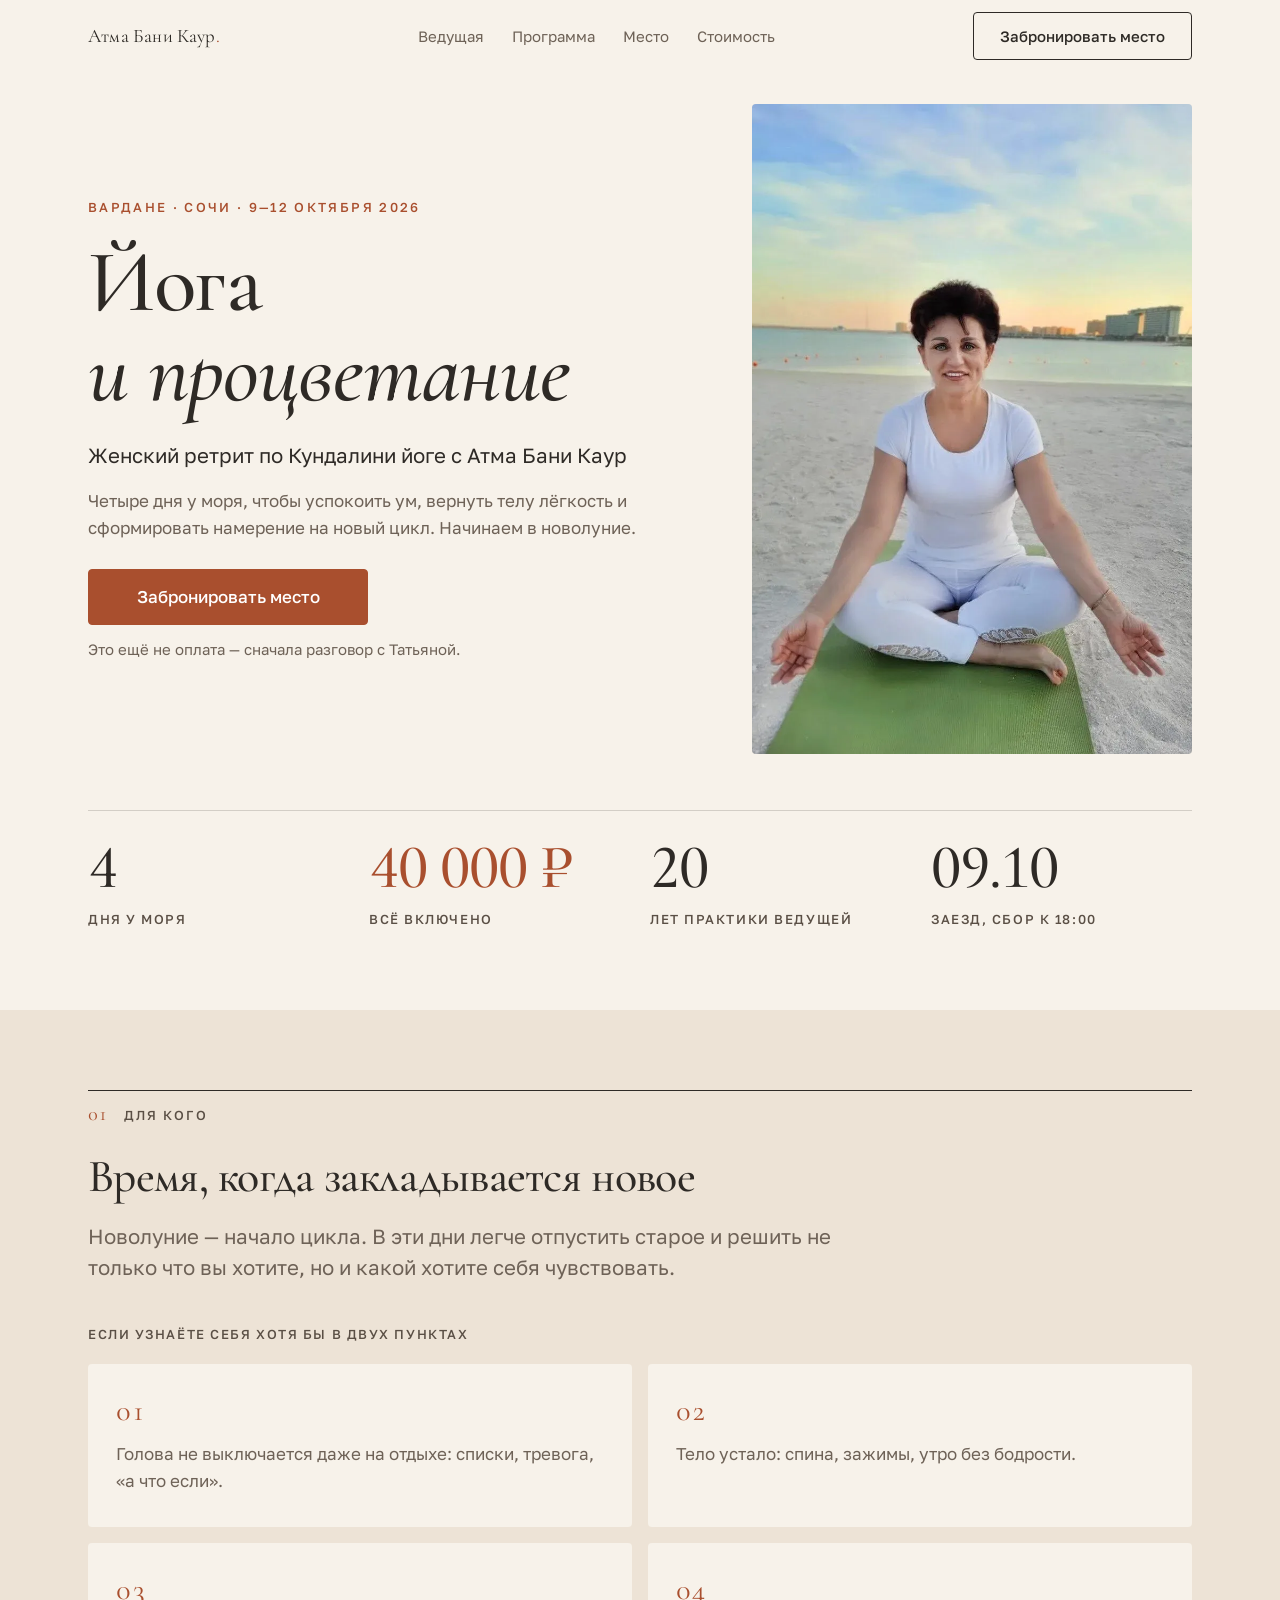
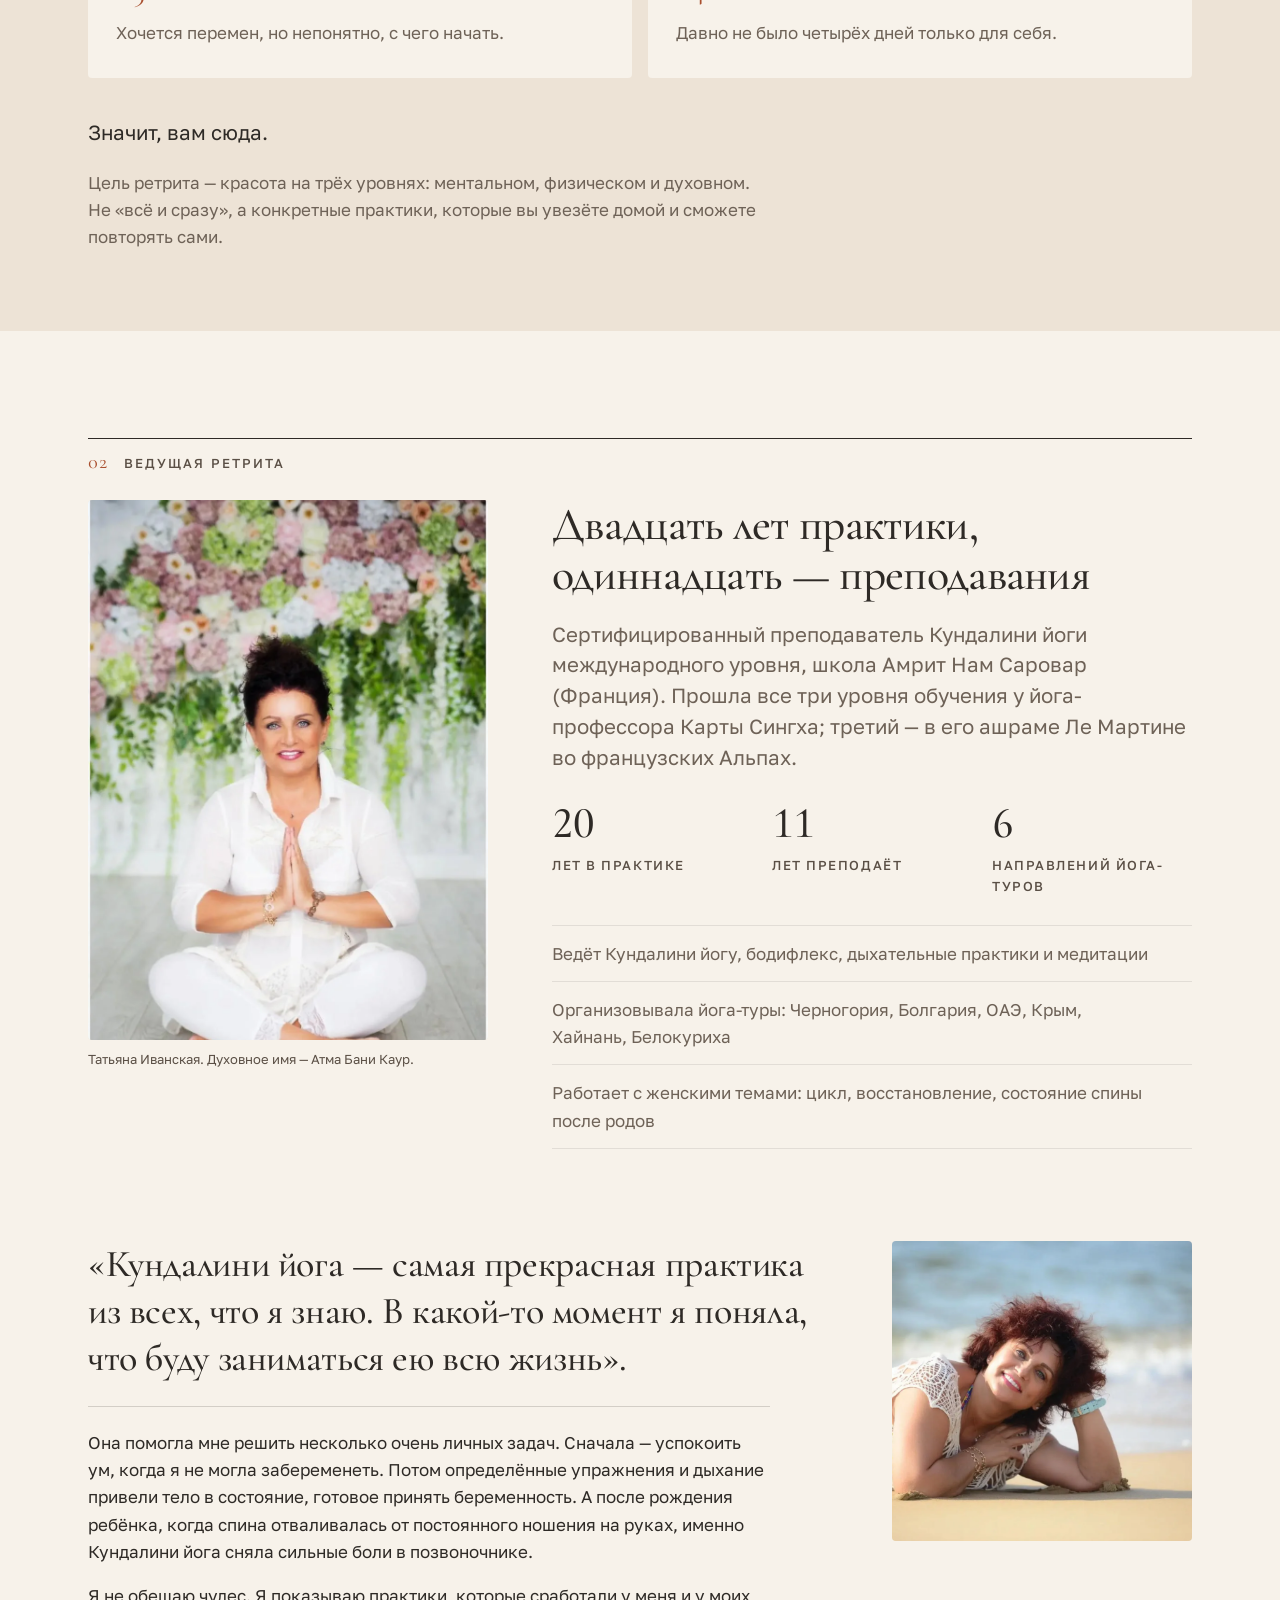
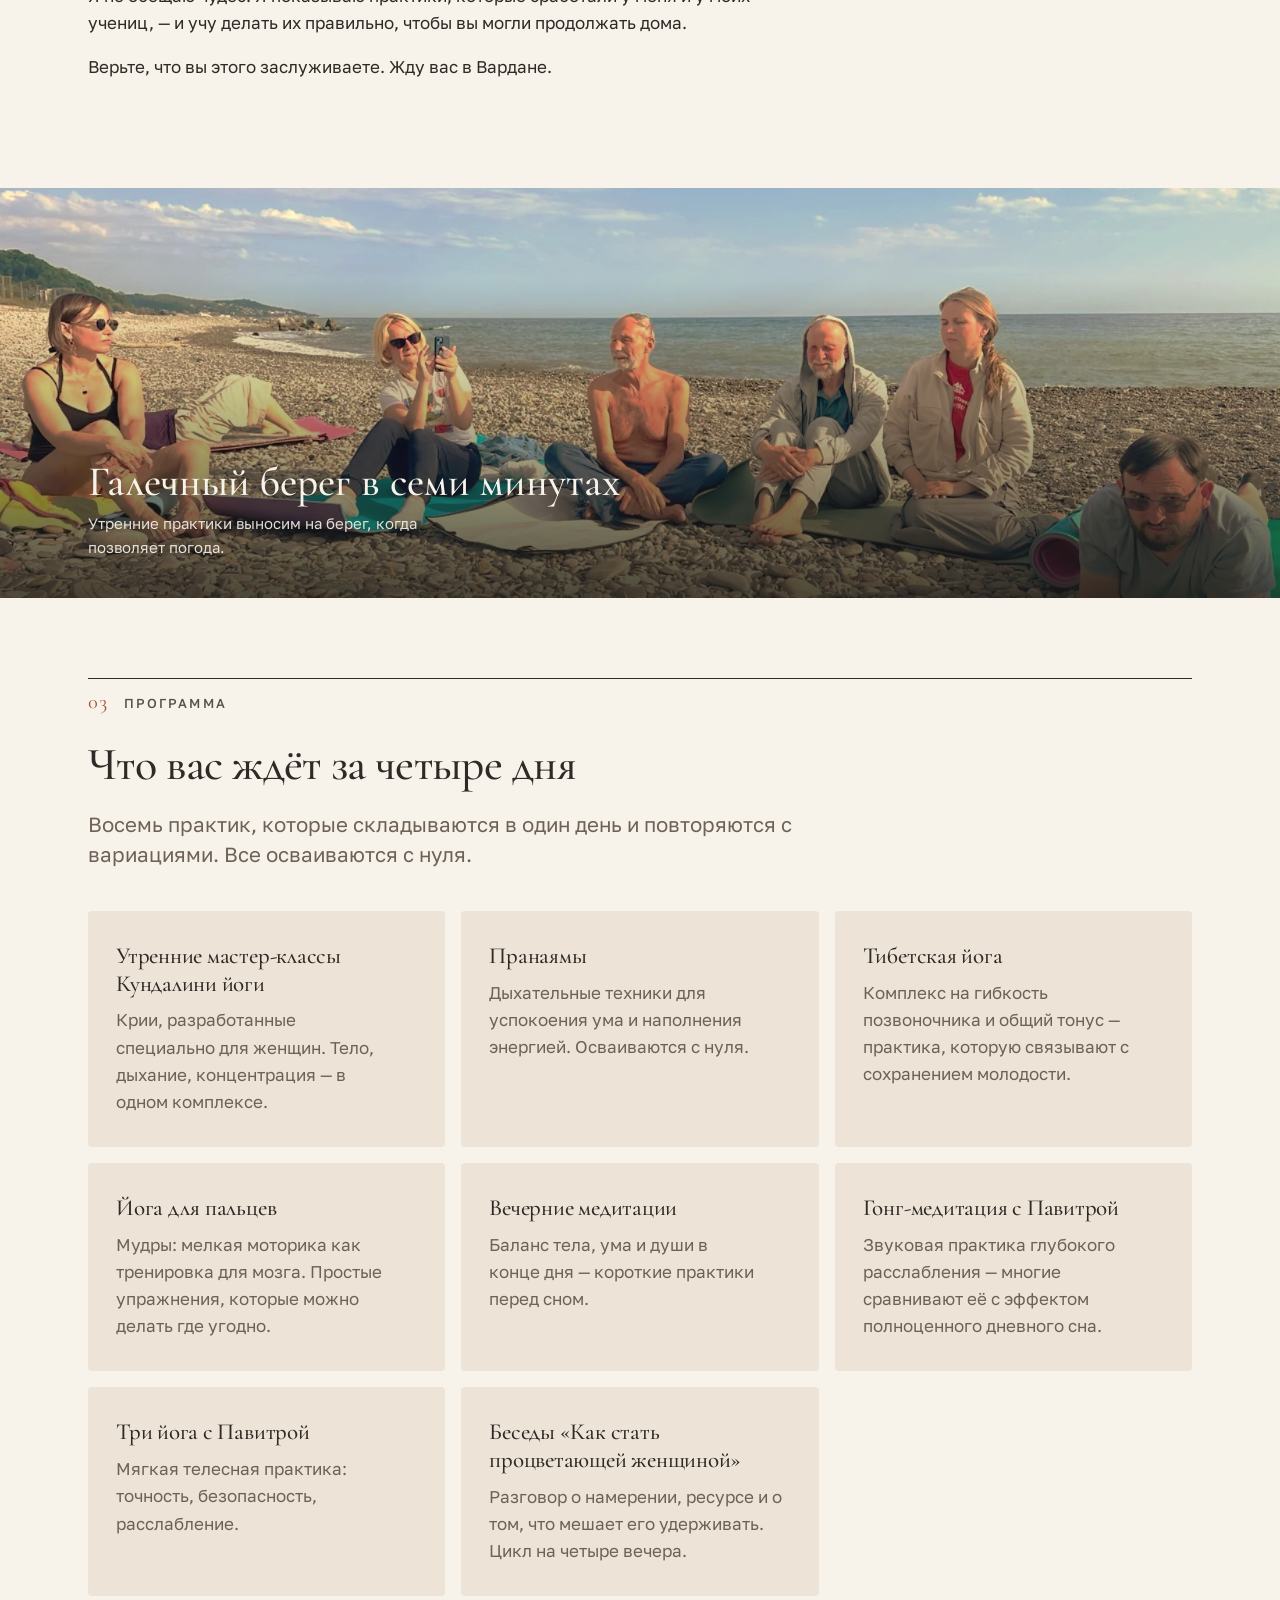
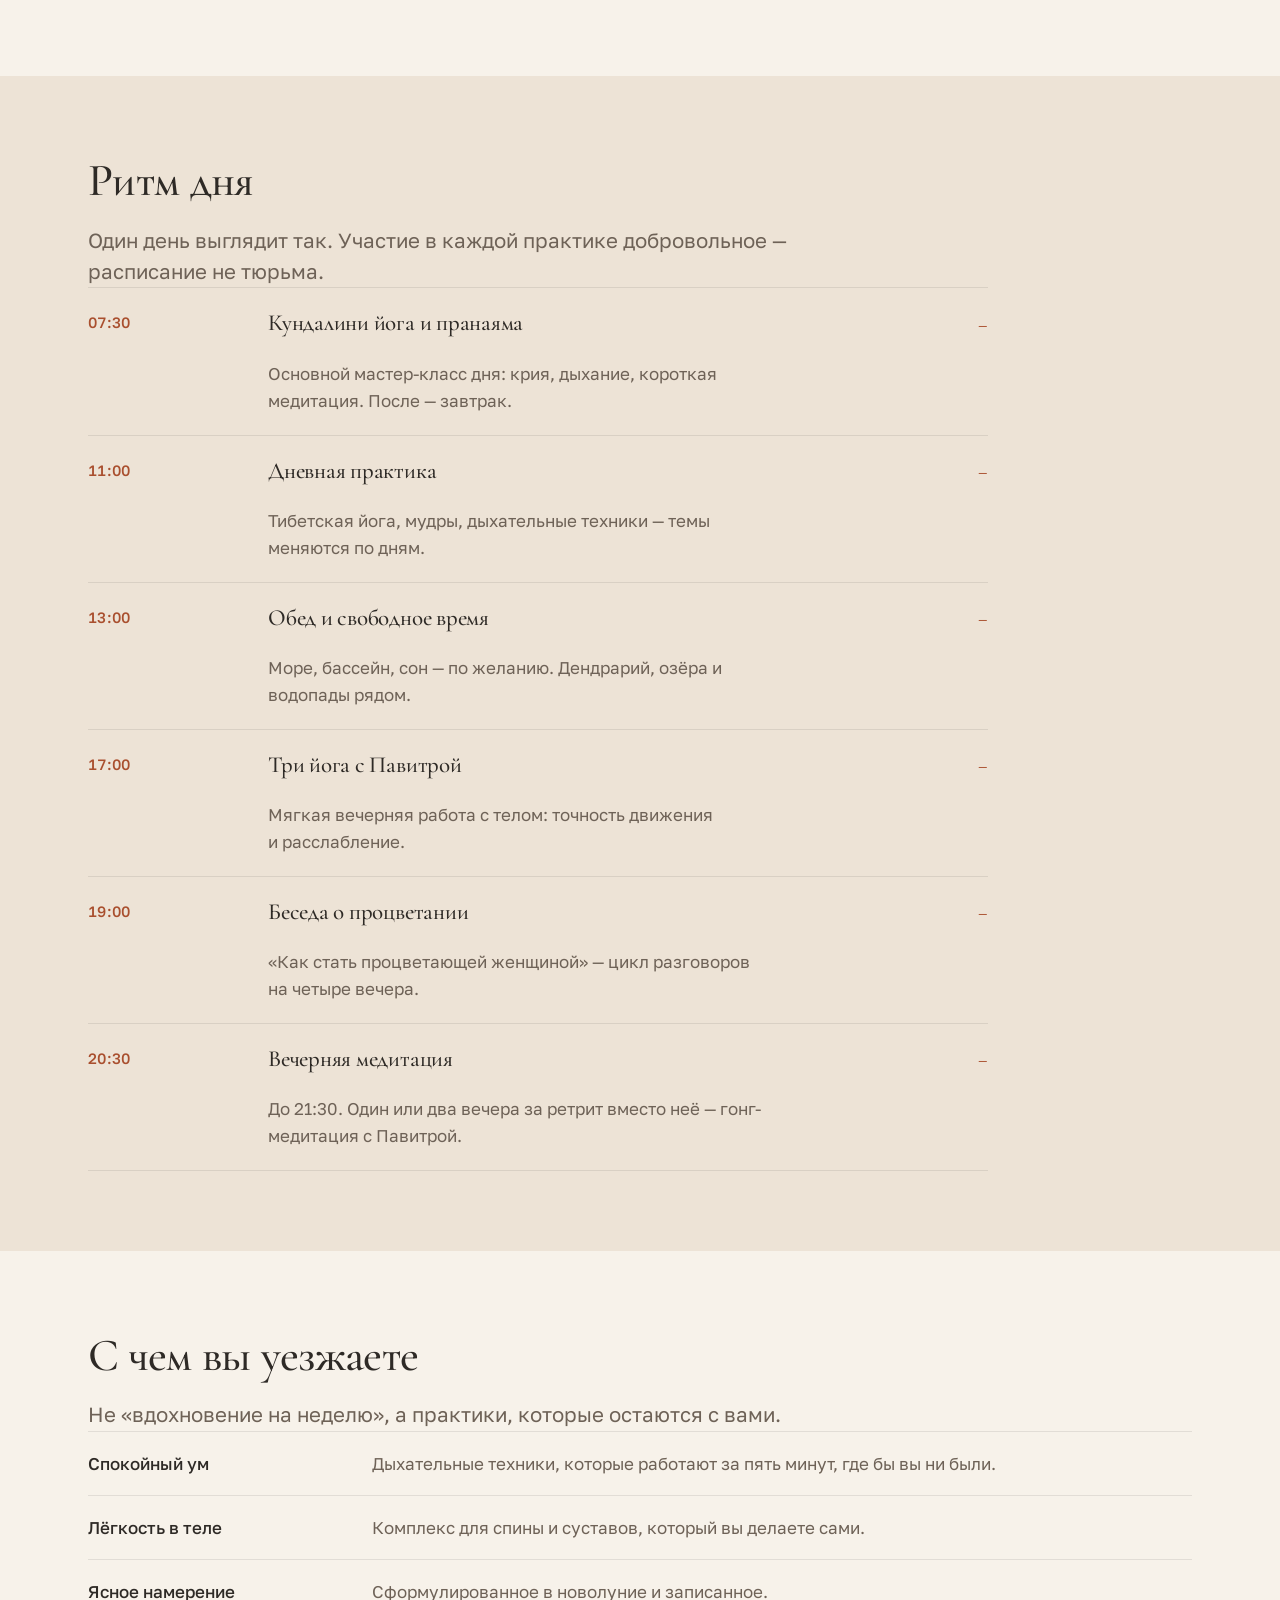
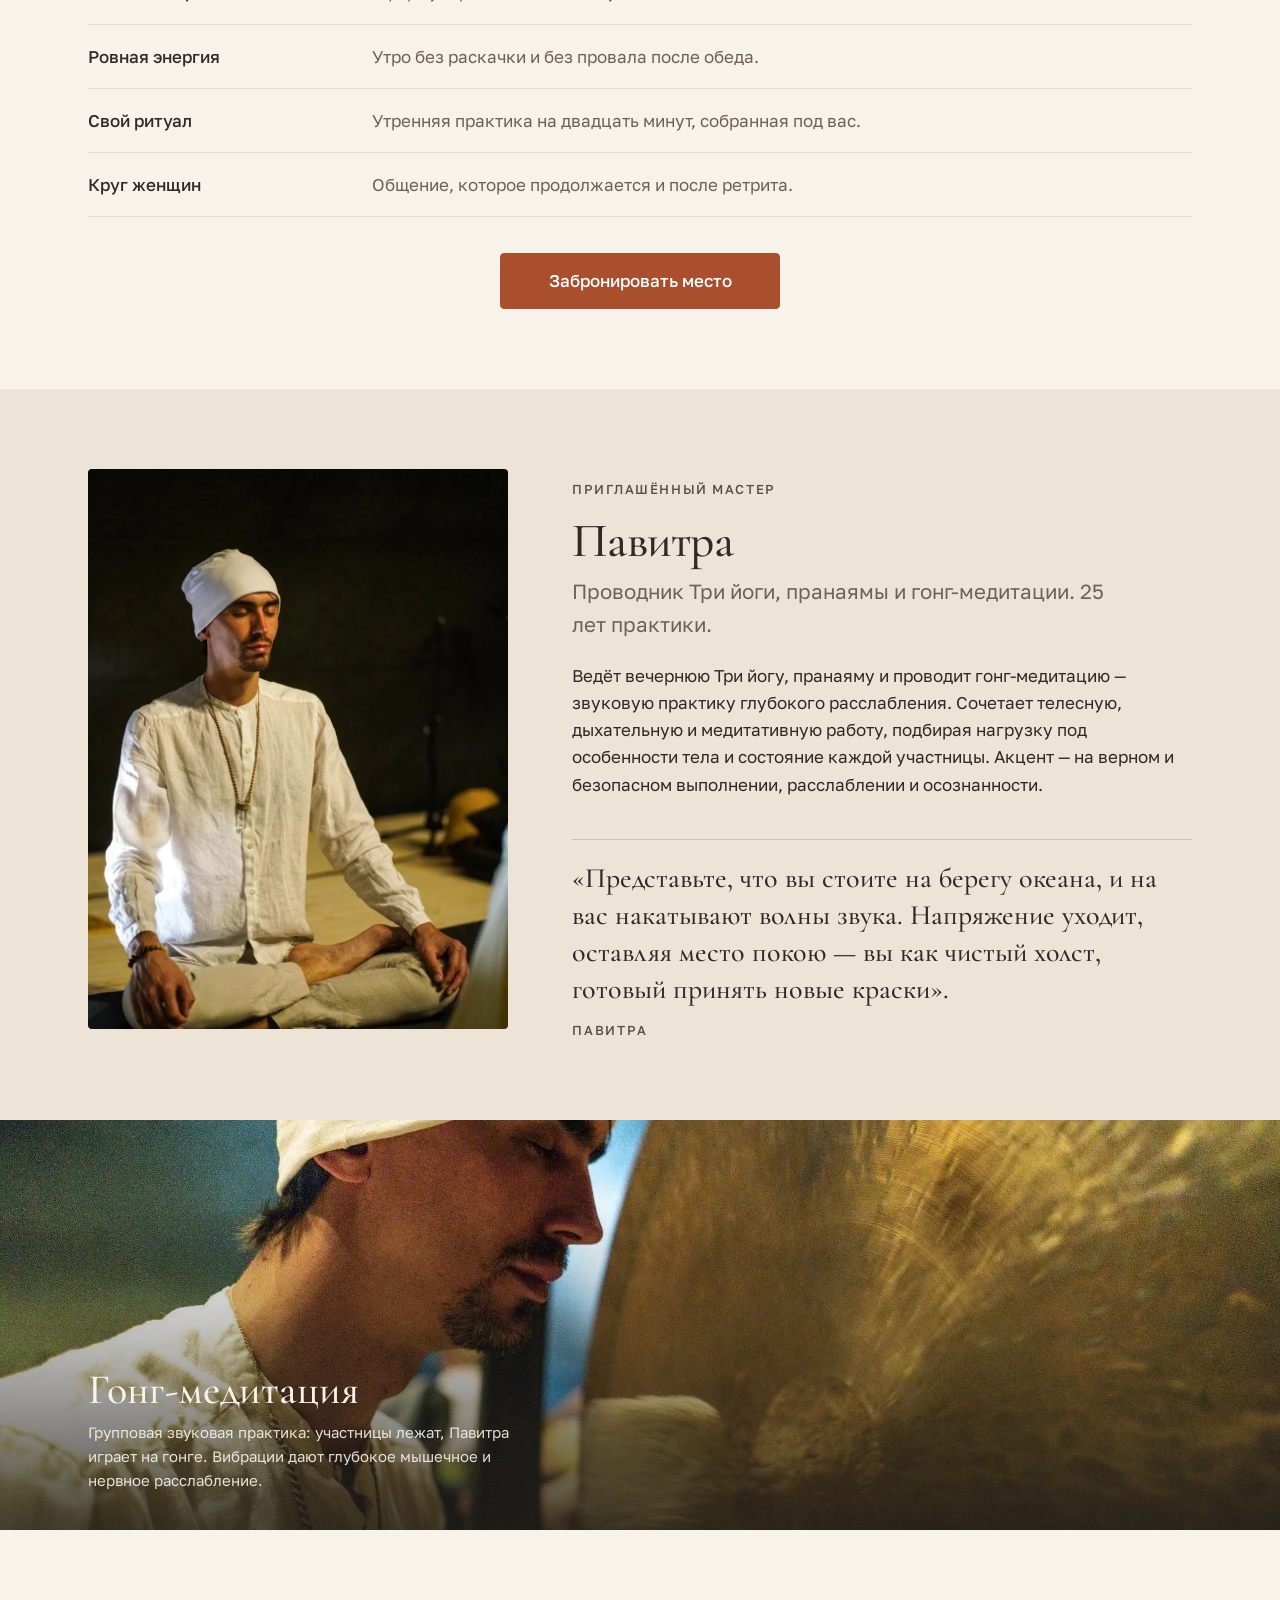
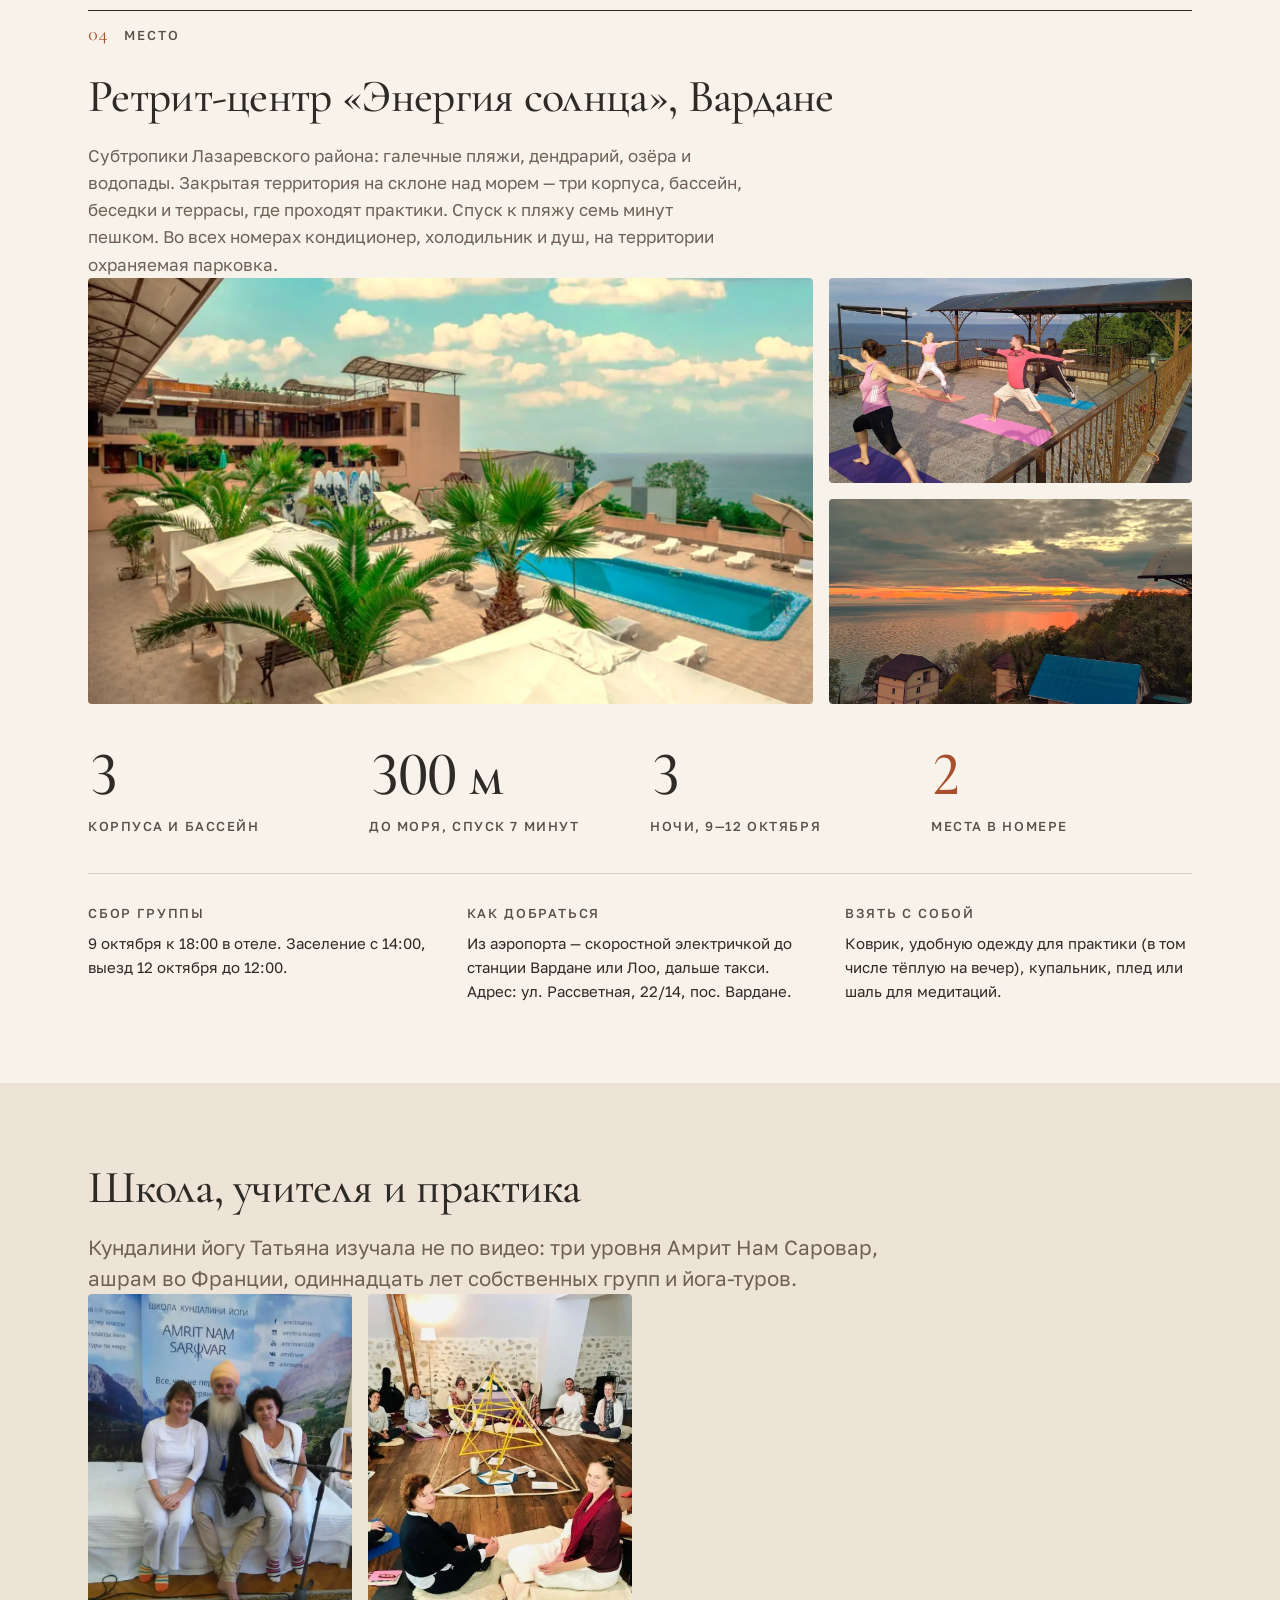
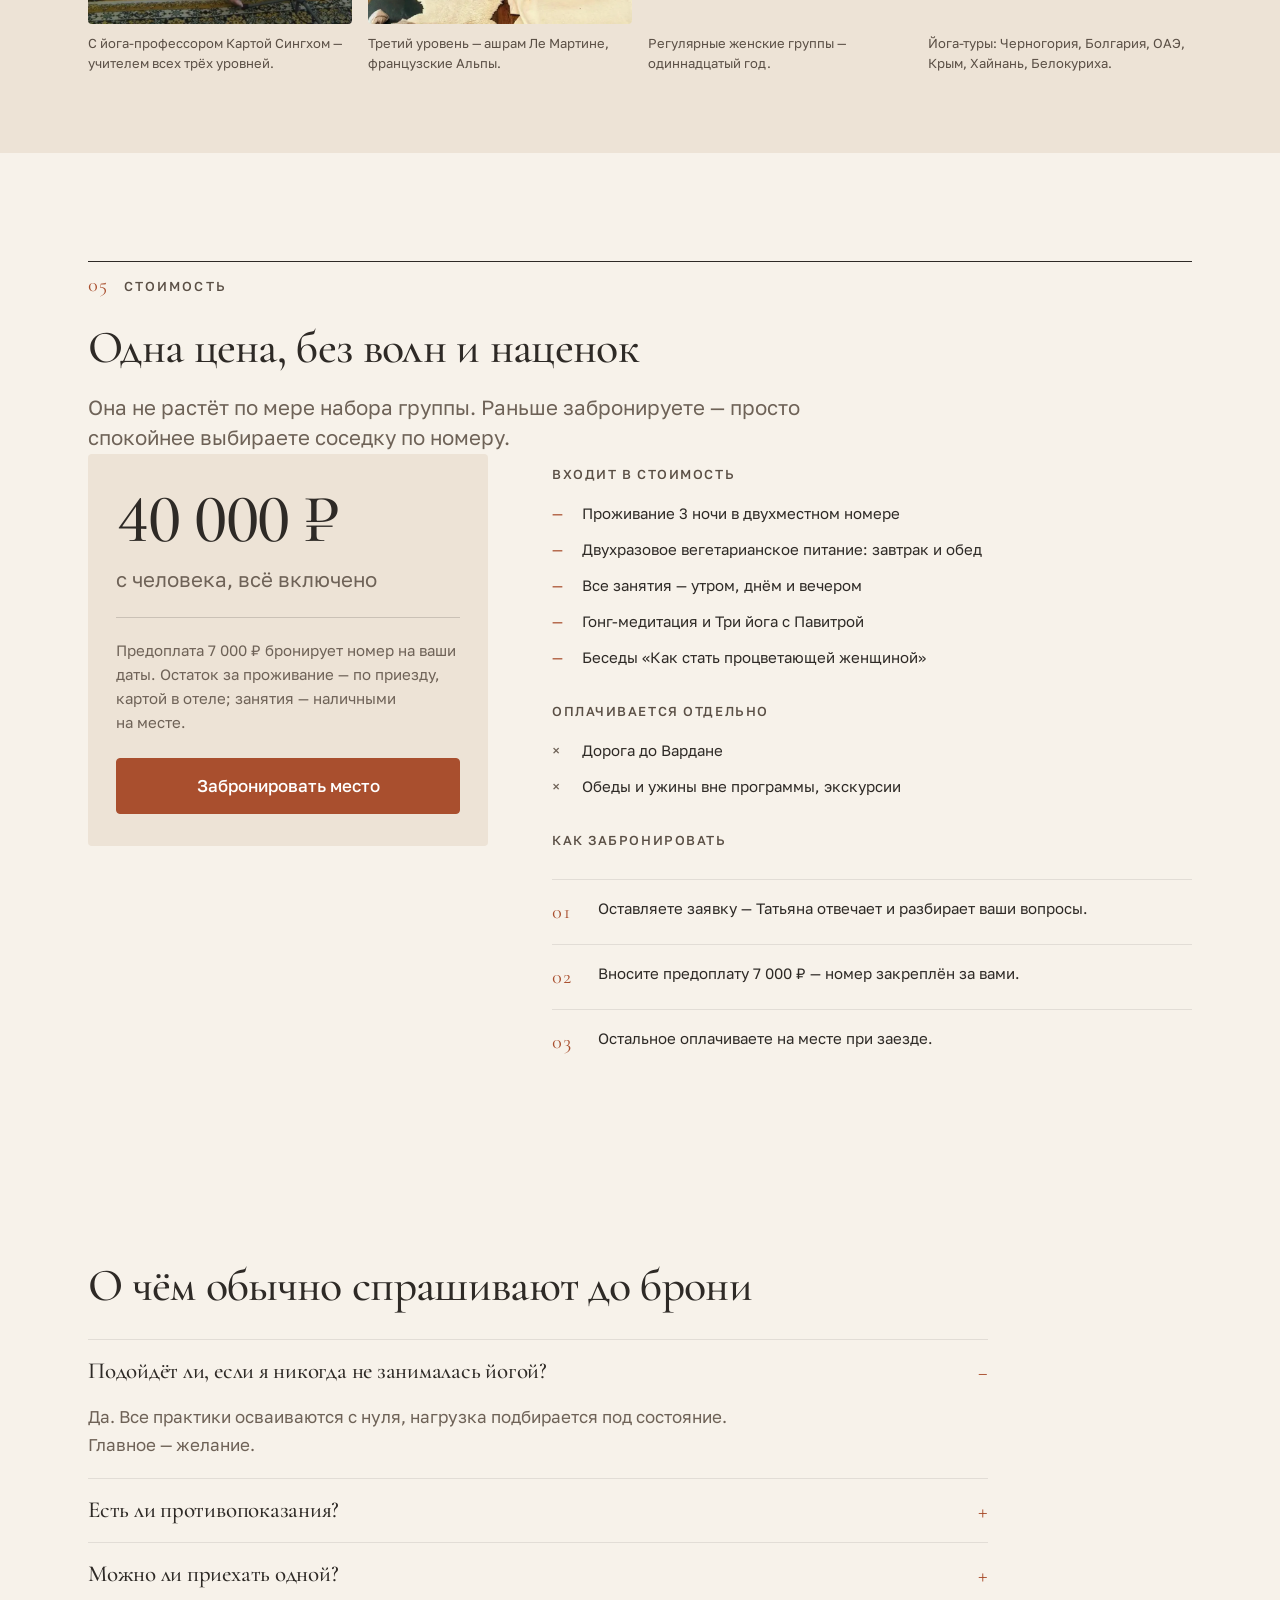
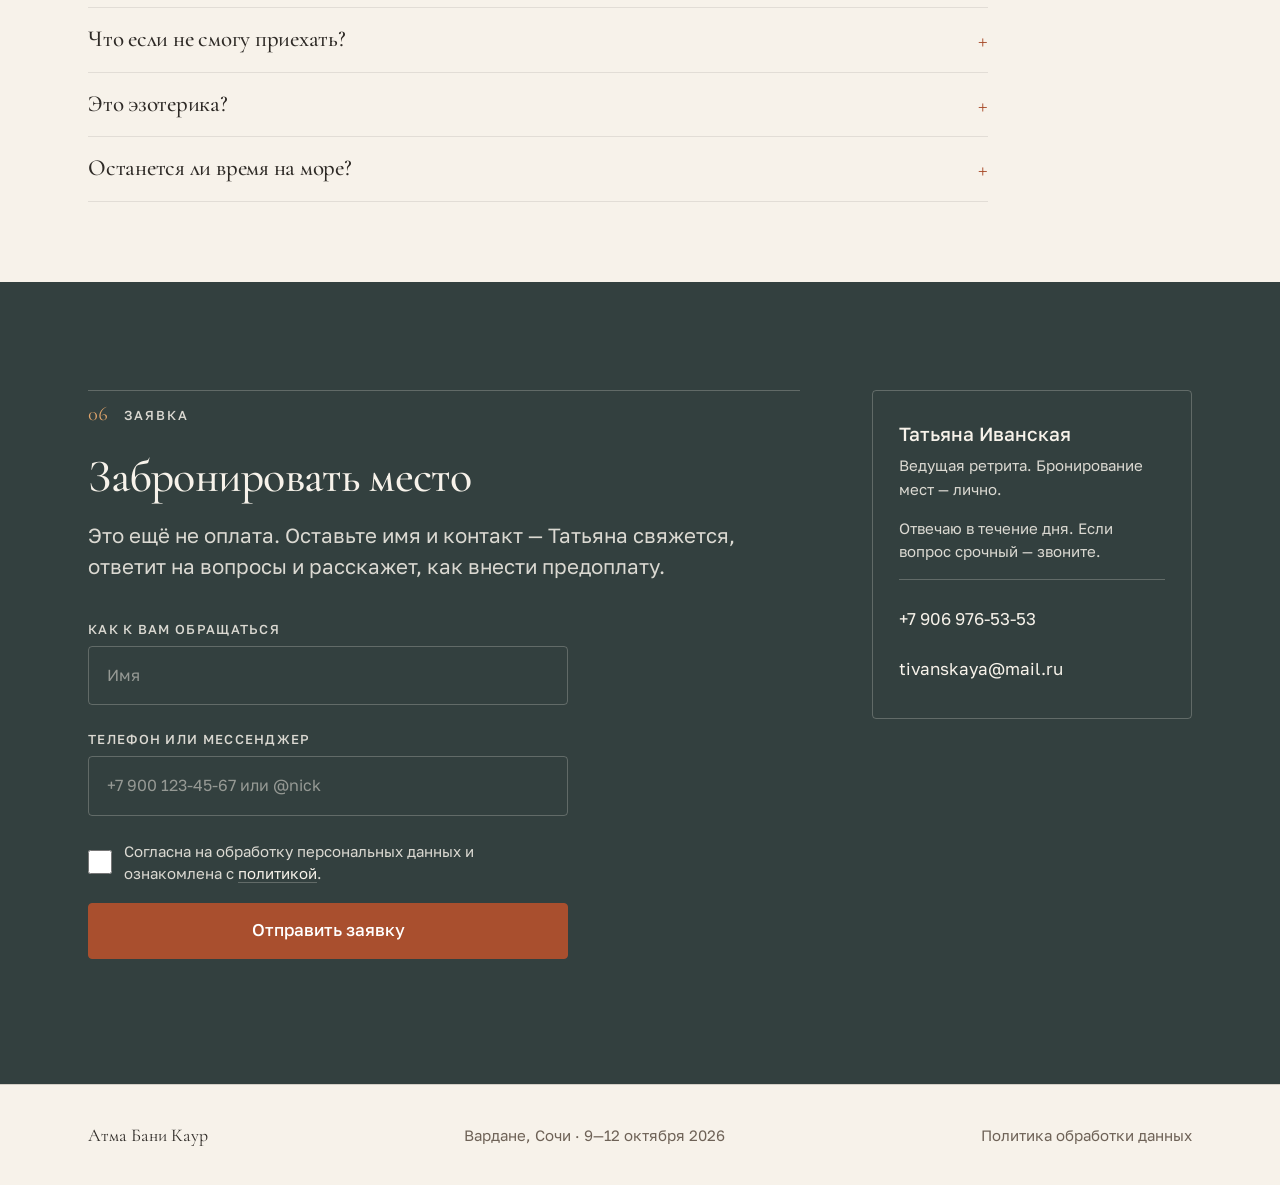
==== commit 1ba9a65f: "Мета и обложка под адрес GitHub Pages Страница опубликована на https://xenaja.github.io/vardane-retr" ====
--- a/index.html
+++ b/index.html
@@ -5,7 +5,15 @@
 <meta name="viewport" content="width=device-width, initial-scale=1.0">
 <title>Женский ретрит по Кундалини йоге — Вардане, Сочи, 9—12 октября 2026</title>
 <meta name="description" content="Четыре дня у моря с Атма Бани Каур: Кундалини йога, пранаямы, гонг-медитации, беседы о процветании. Ретрит-центр «Энергия солнца», Вардане. 40 000 ₽, всё включено.">
-<!-- PENDING D-01: canonical, og:url и og:image ставятся после выбора домена -->
+<!-- Адрес временный: страница живёт на GitHub Pages до покупки домена (PENDING D-01).
+     При переезде править здесь, в robots.txt, sitemap.xml и в JSON-LD внизу файла. -->
+<link rel="canonical" href="https://xenaja.github.io/vardane-retreat/">
+<meta property="og:url" content="https://xenaja.github.io/vardane-retreat/">
+<meta property="og:image" content="https://xenaja.github.io/vardane-retreat/visual/og-cover.jpg">
+<meta property="og:image:alt" content="Йога и процветание — женский ретрит в Вардане, 9—12 октября 2026">
+<meta property="og:image:width" content="1200">
+<meta property="og:image:height" content="630">
+<meta name="twitter:card" content="summary_large_image">
 <meta property="og:title" content="Женский ретрит по Кундалини йоге — Вардане, Сочи, 9—12 октября 2026">
 <meta property="og:description" content="Четыре дня у моря: Кундалини йога, пранаямы, гонг-медитации и беседы о процветании. 40 000 ₽, всё включено.">
 <meta property="og:type" content="website">
@@ -568,6 +576,8 @@
   "eventStatus": "https://schema.org/EventScheduled",
   "eventAttendanceMode": "https://schema.org/OfflineEventAttendanceMode",
   "inLanguage": "ru",
+  "url": "https://xenaja.github.io/vardane-retreat/",
+  "image": "https://xenaja.github.io/vardane-retreat/visual/og-cover.jpg",
   "location": {
     "@type": "Place",
     "name": "Ретрит-центр «Энергия солнца»",
@@ -586,7 +596,8 @@
     "name": "Участие в ретрите, всё включено",
     "price": "40000",
     "priceCurrency": "RUB",
-    "availability": "https://schema.org/InStock"
+    "availability": "https://schema.org/InStock",
+    "url": "https://xenaja.github.io/vardane-retreat/#price"
   }
 }
 </script>
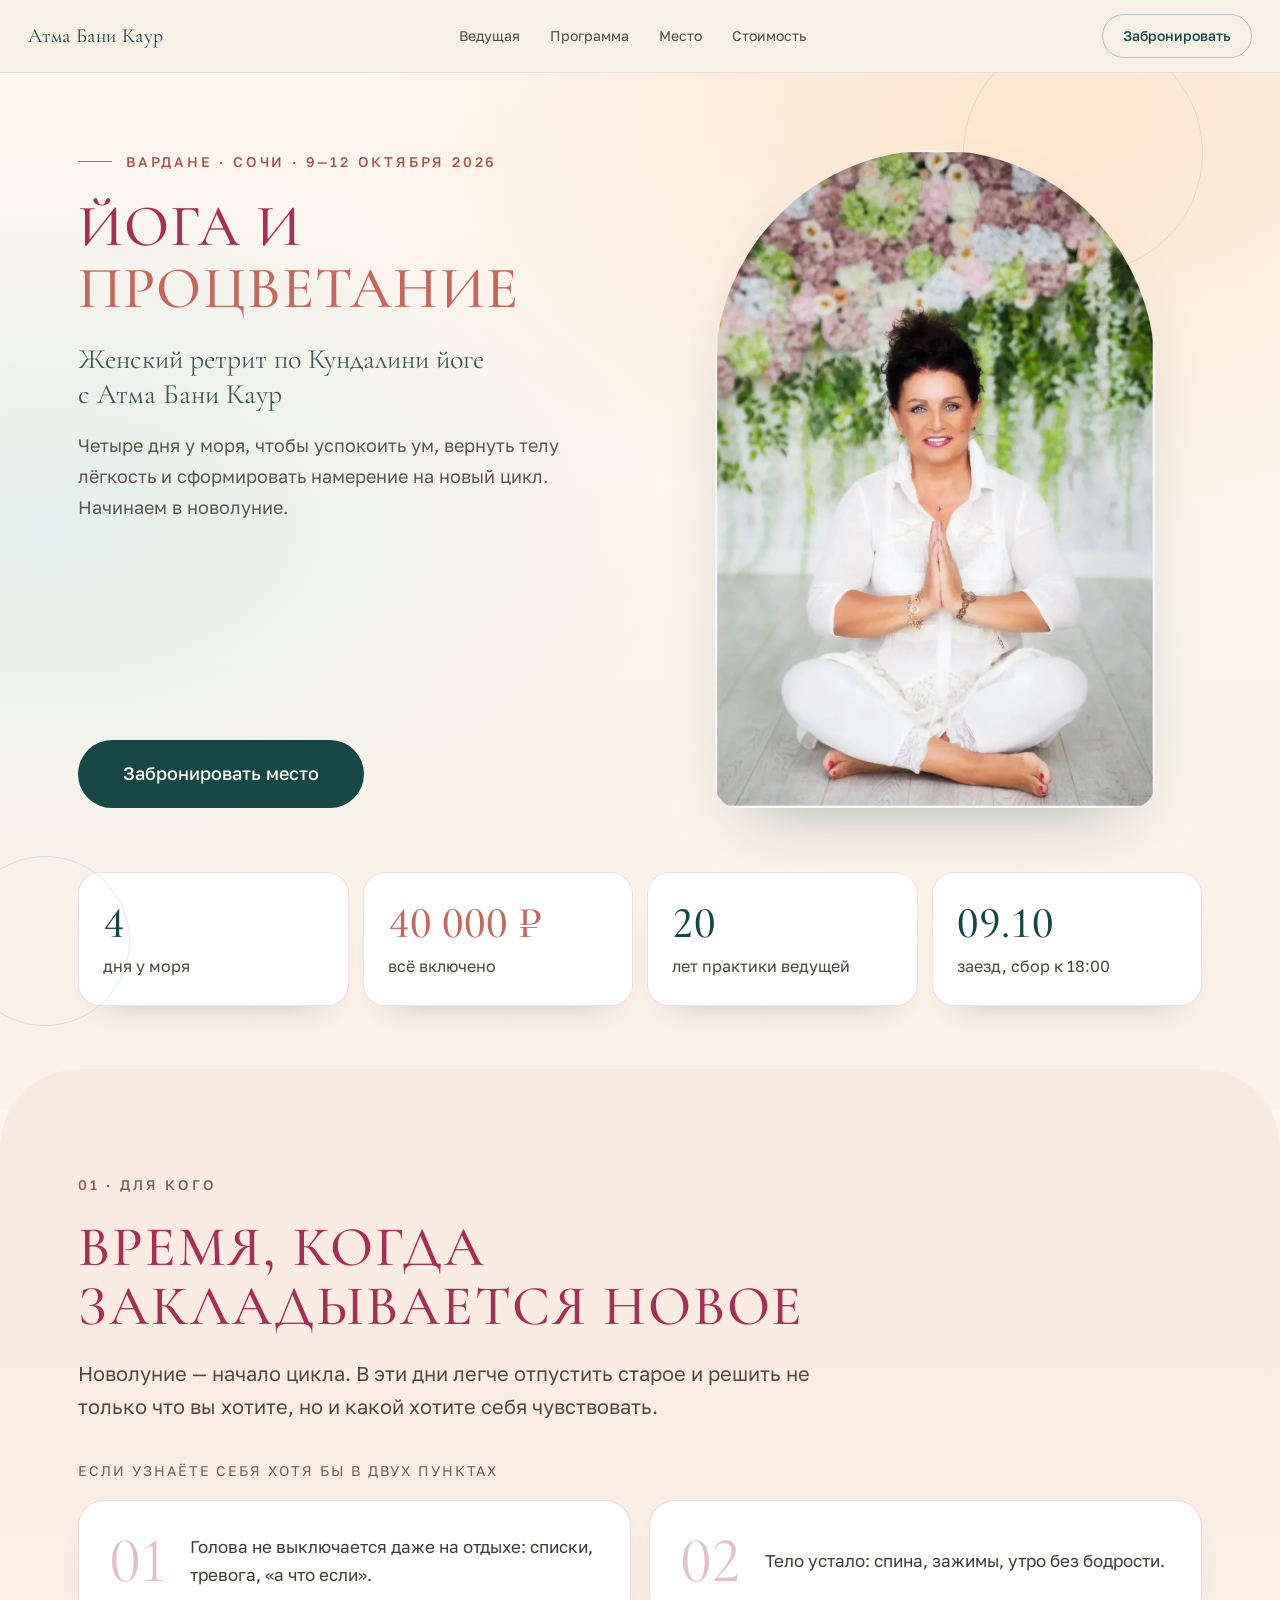
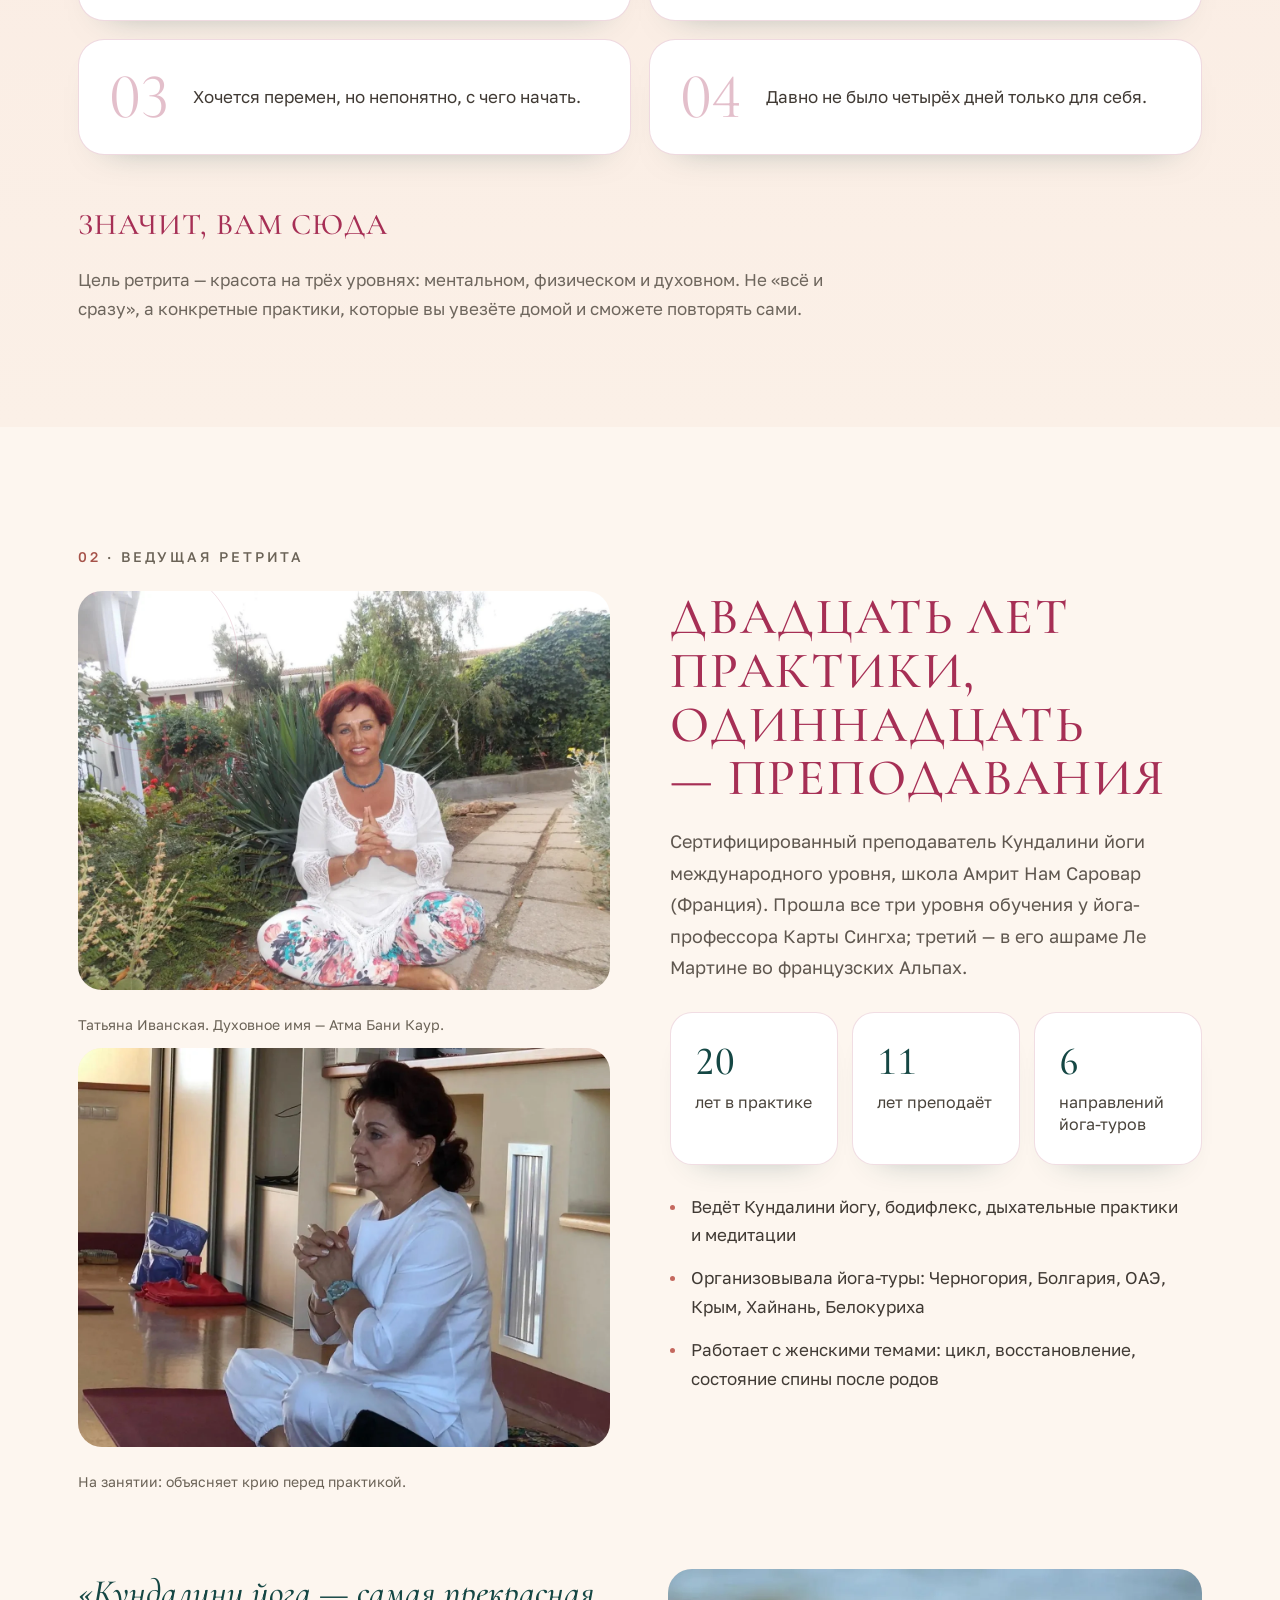
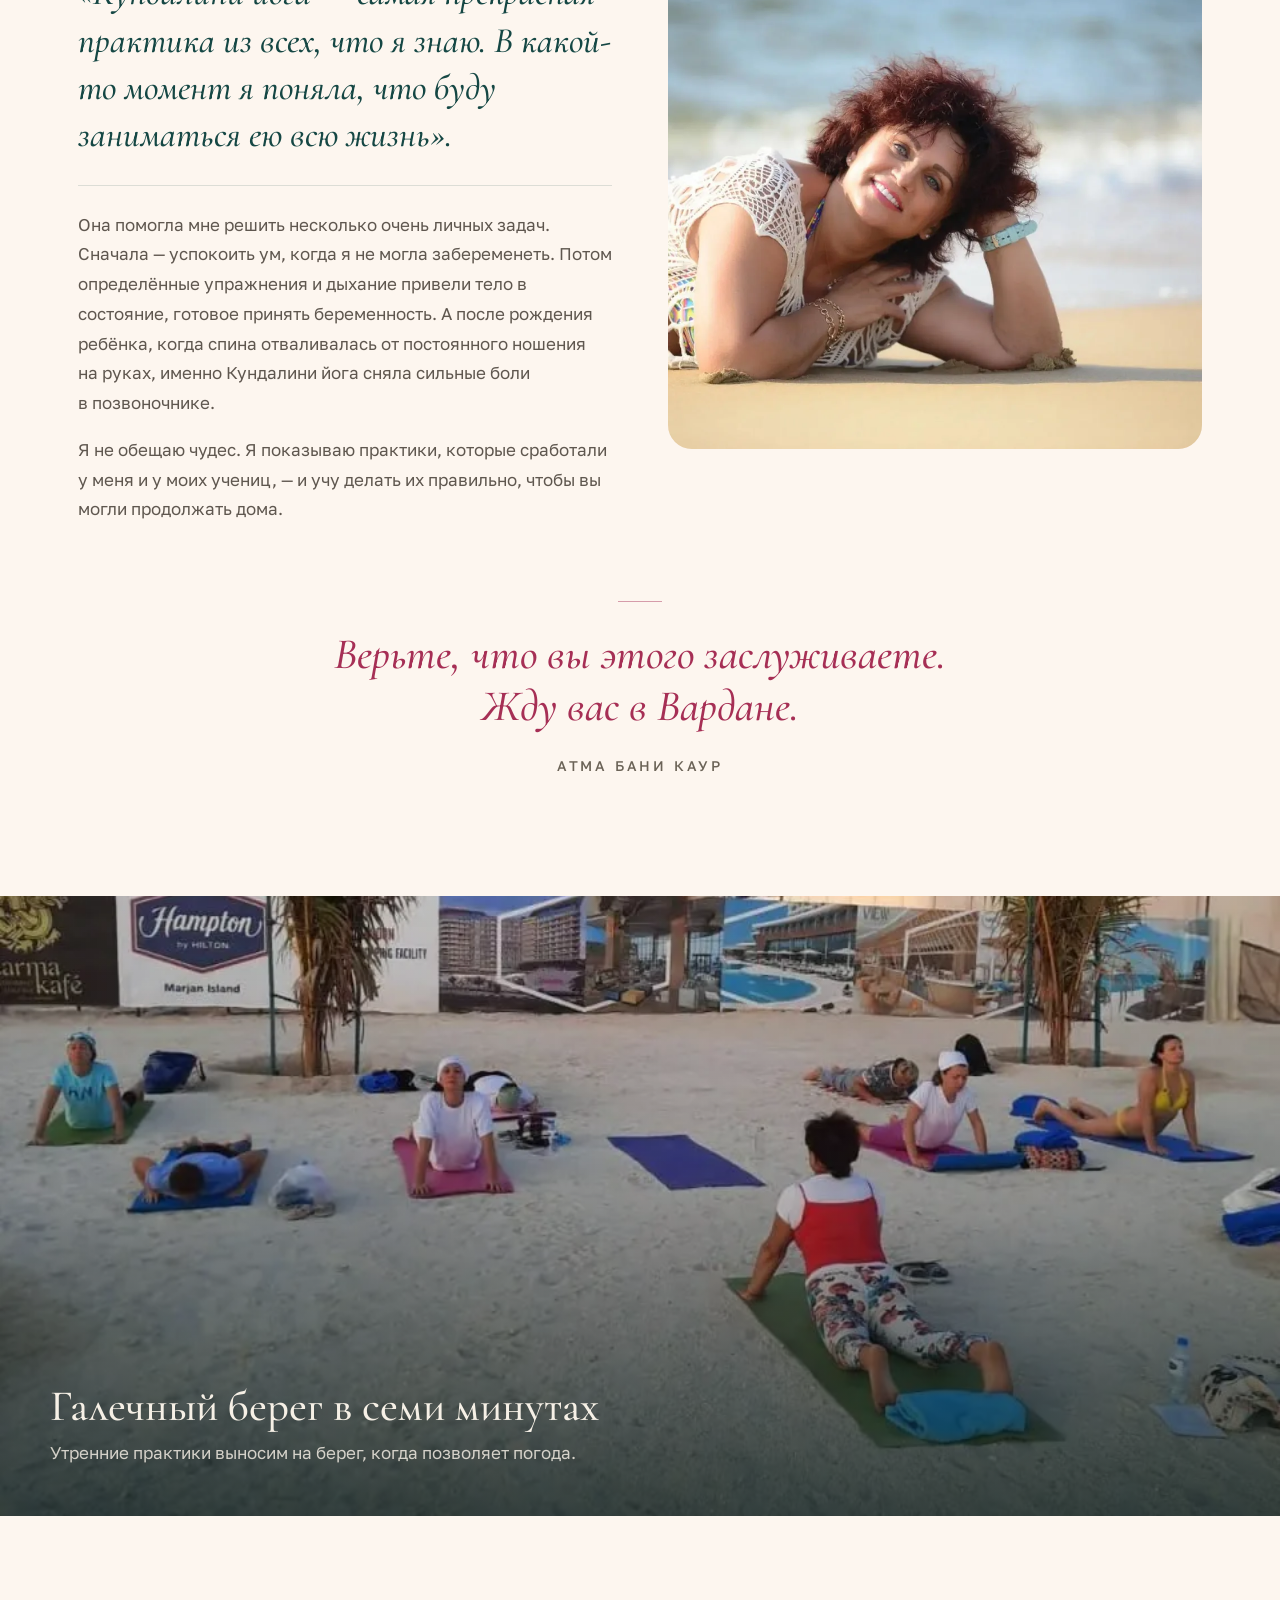
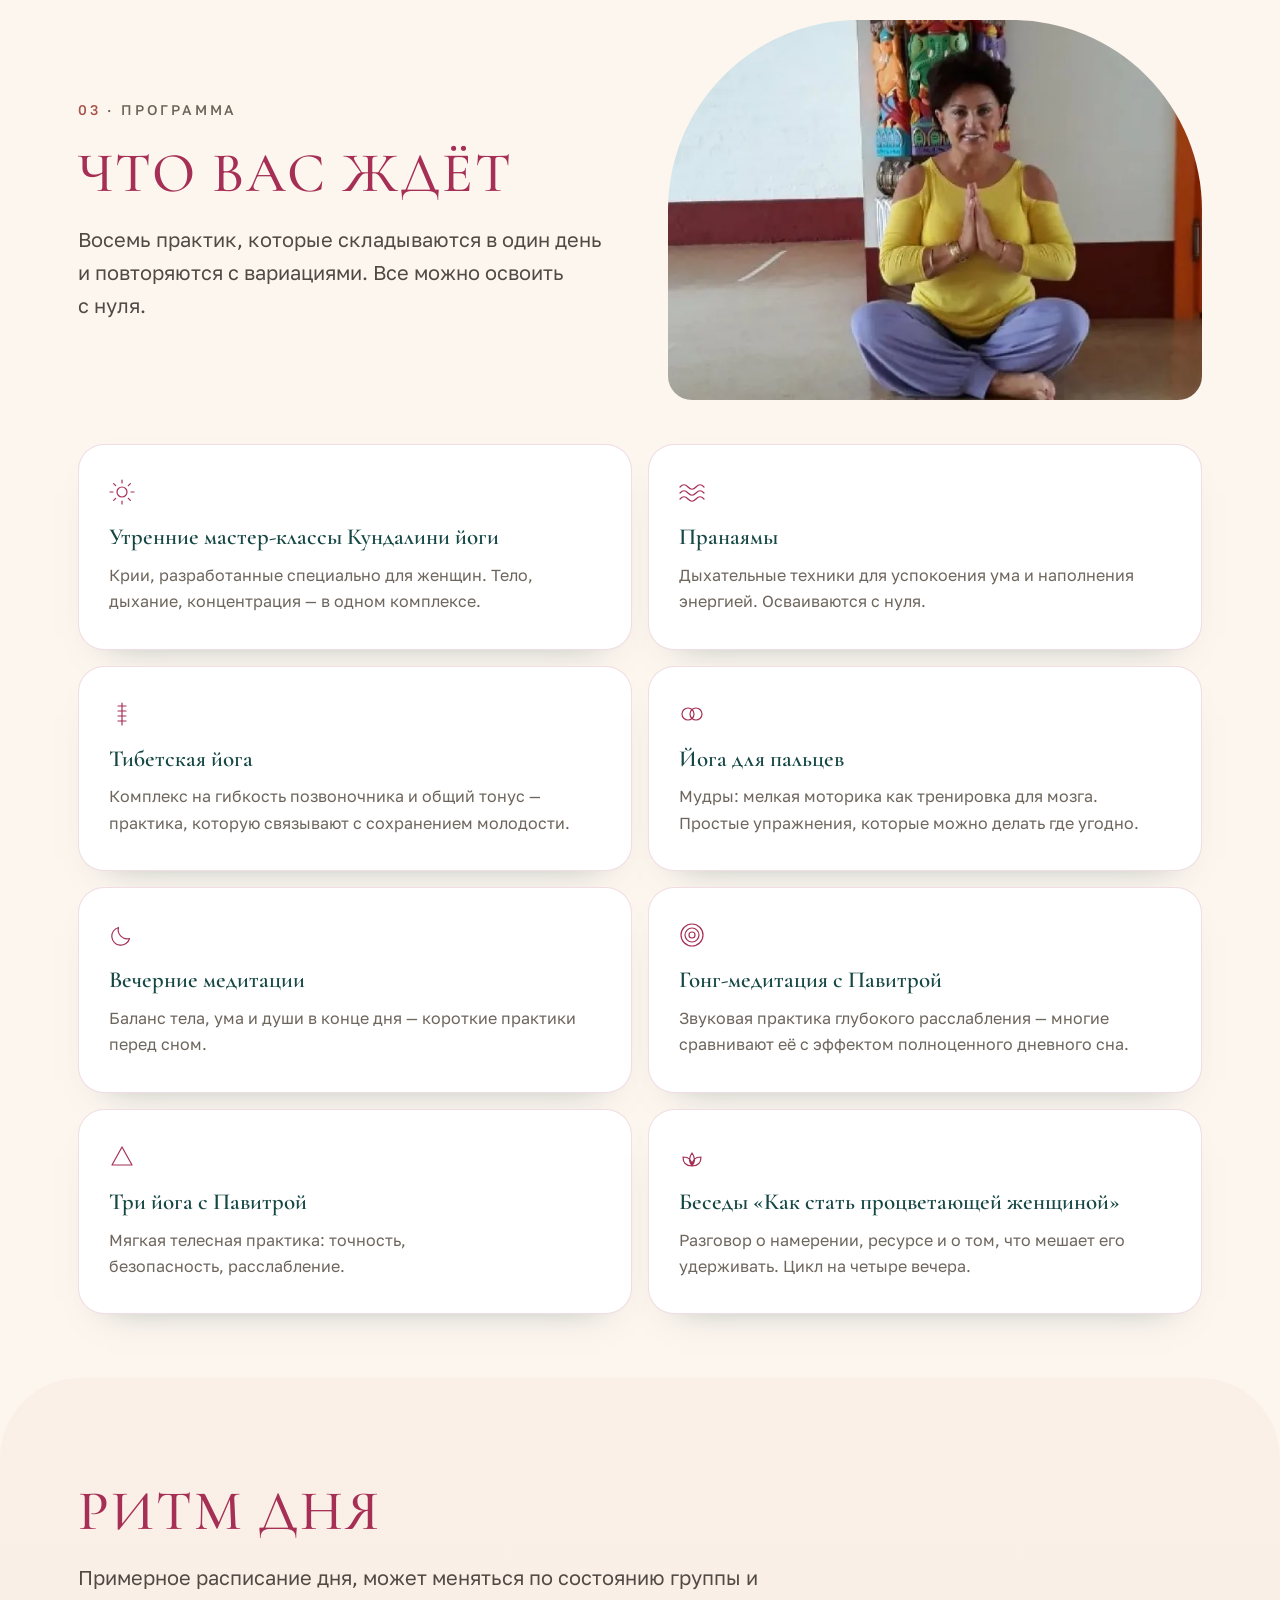
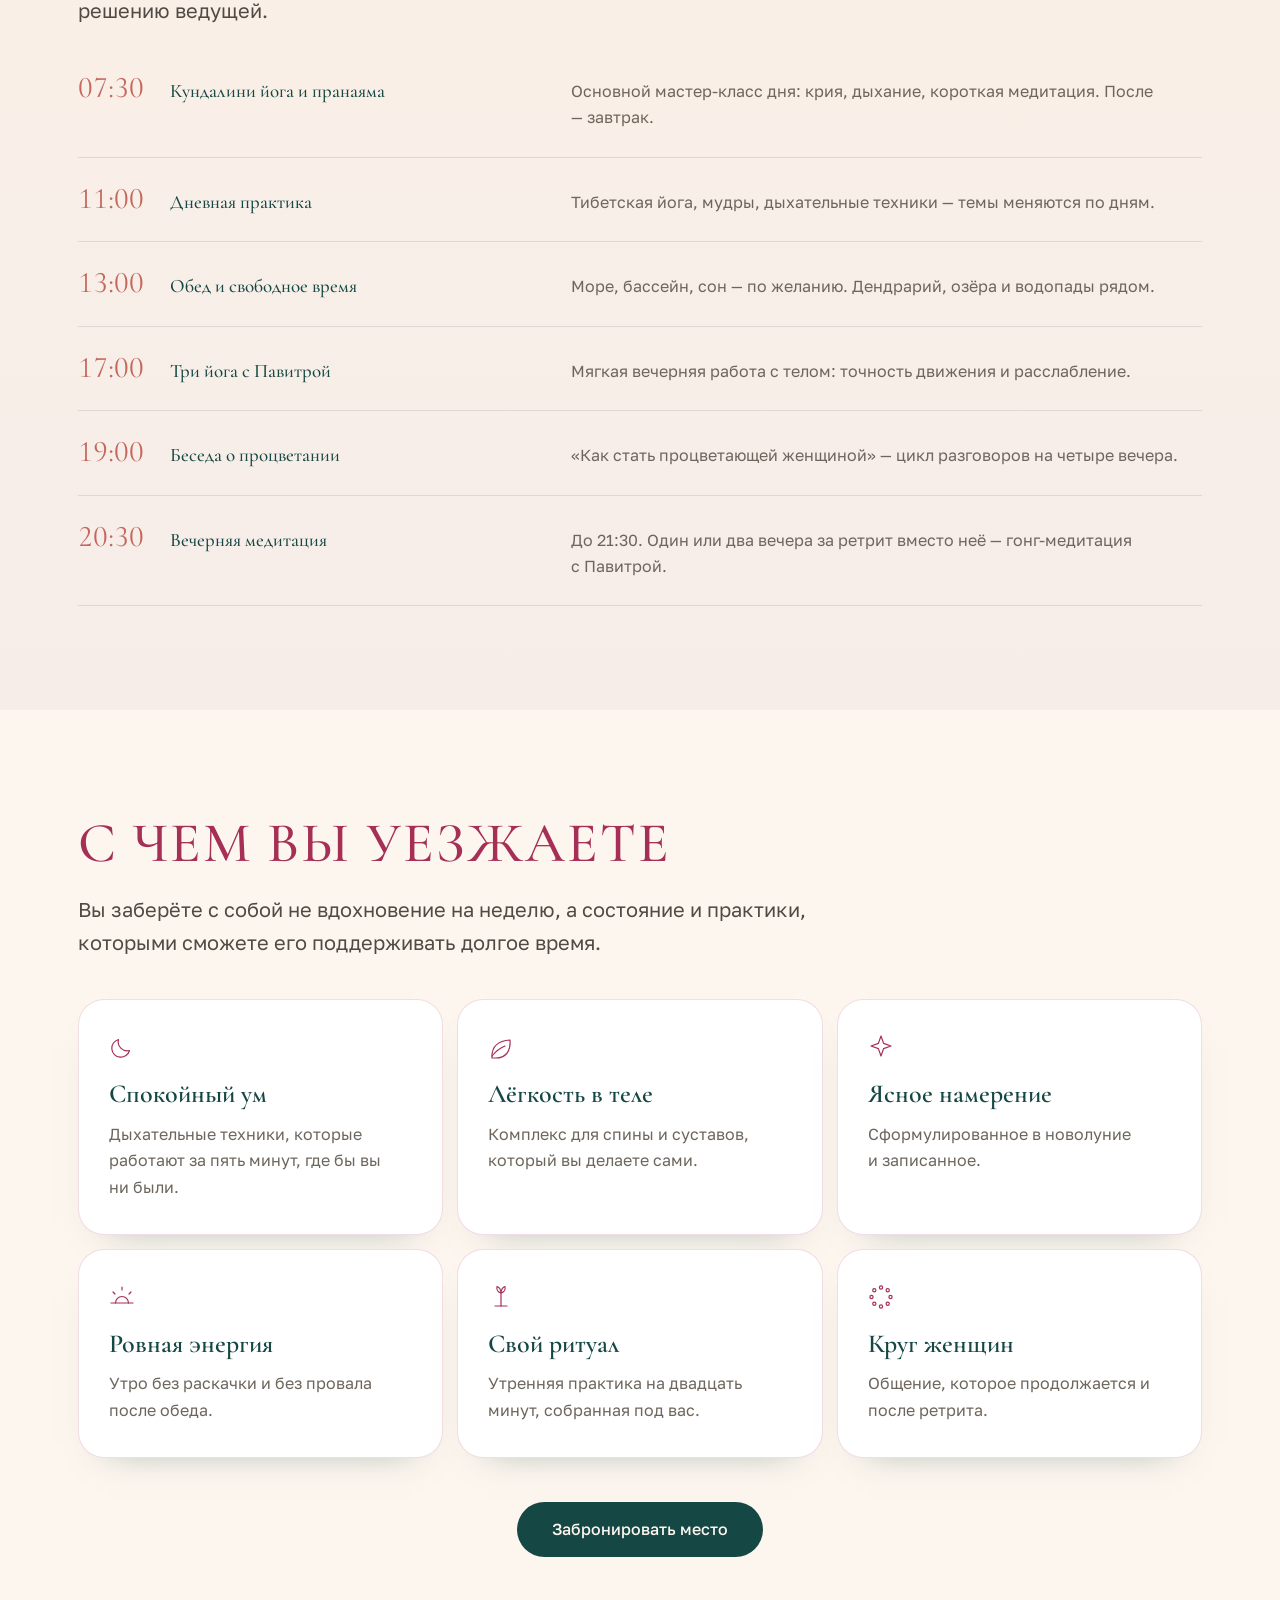
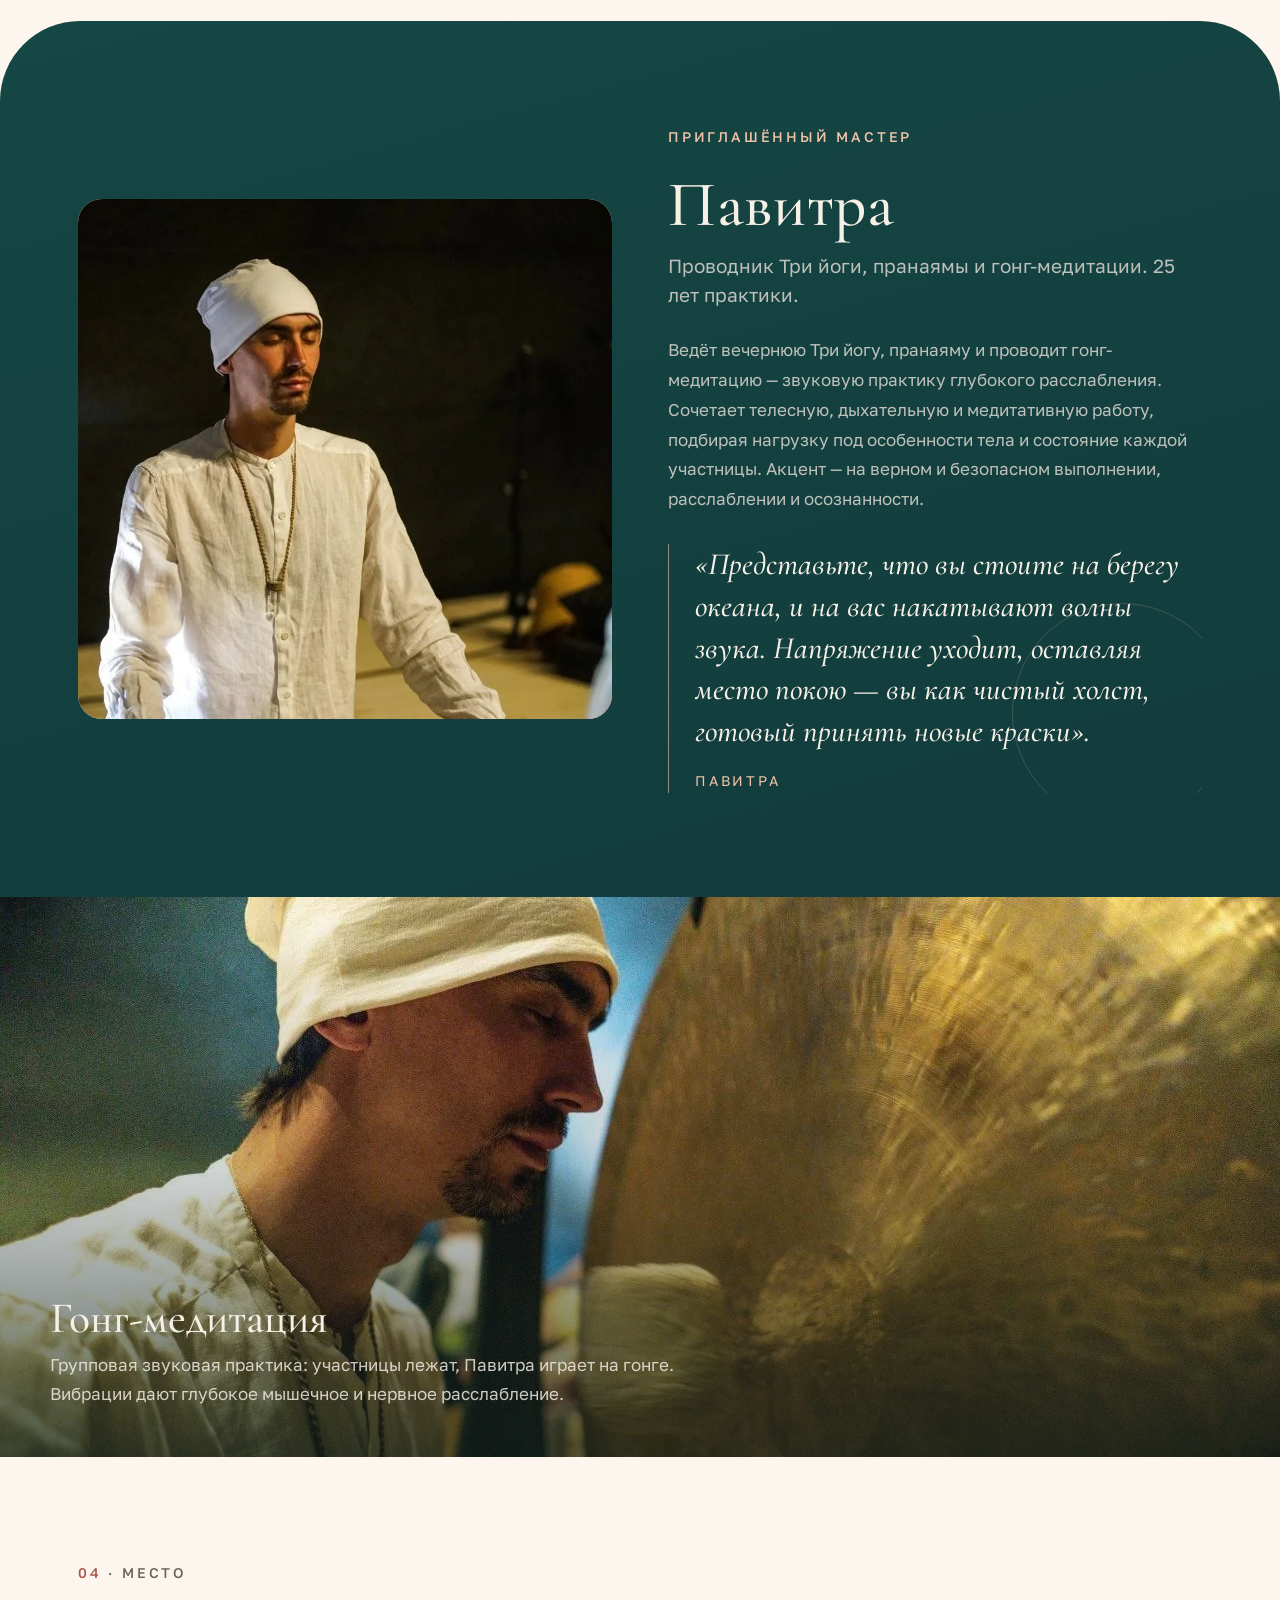
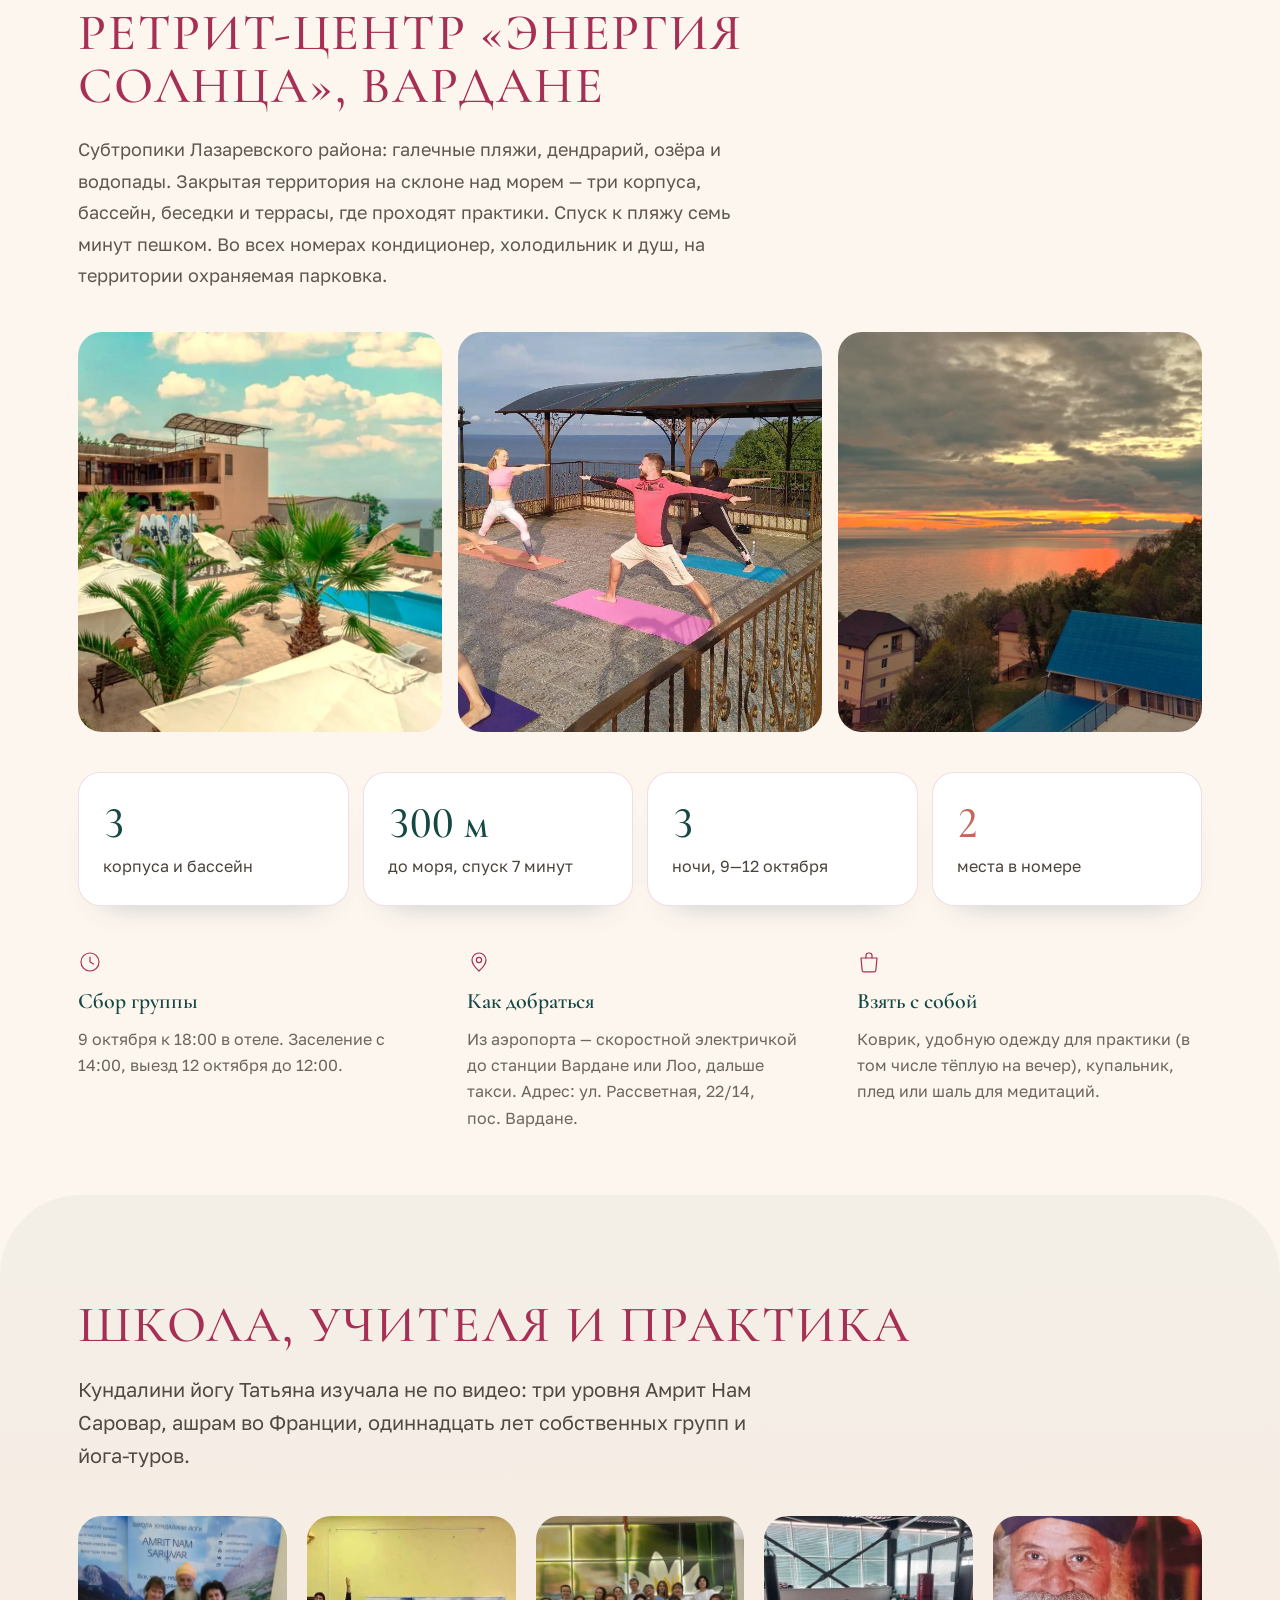
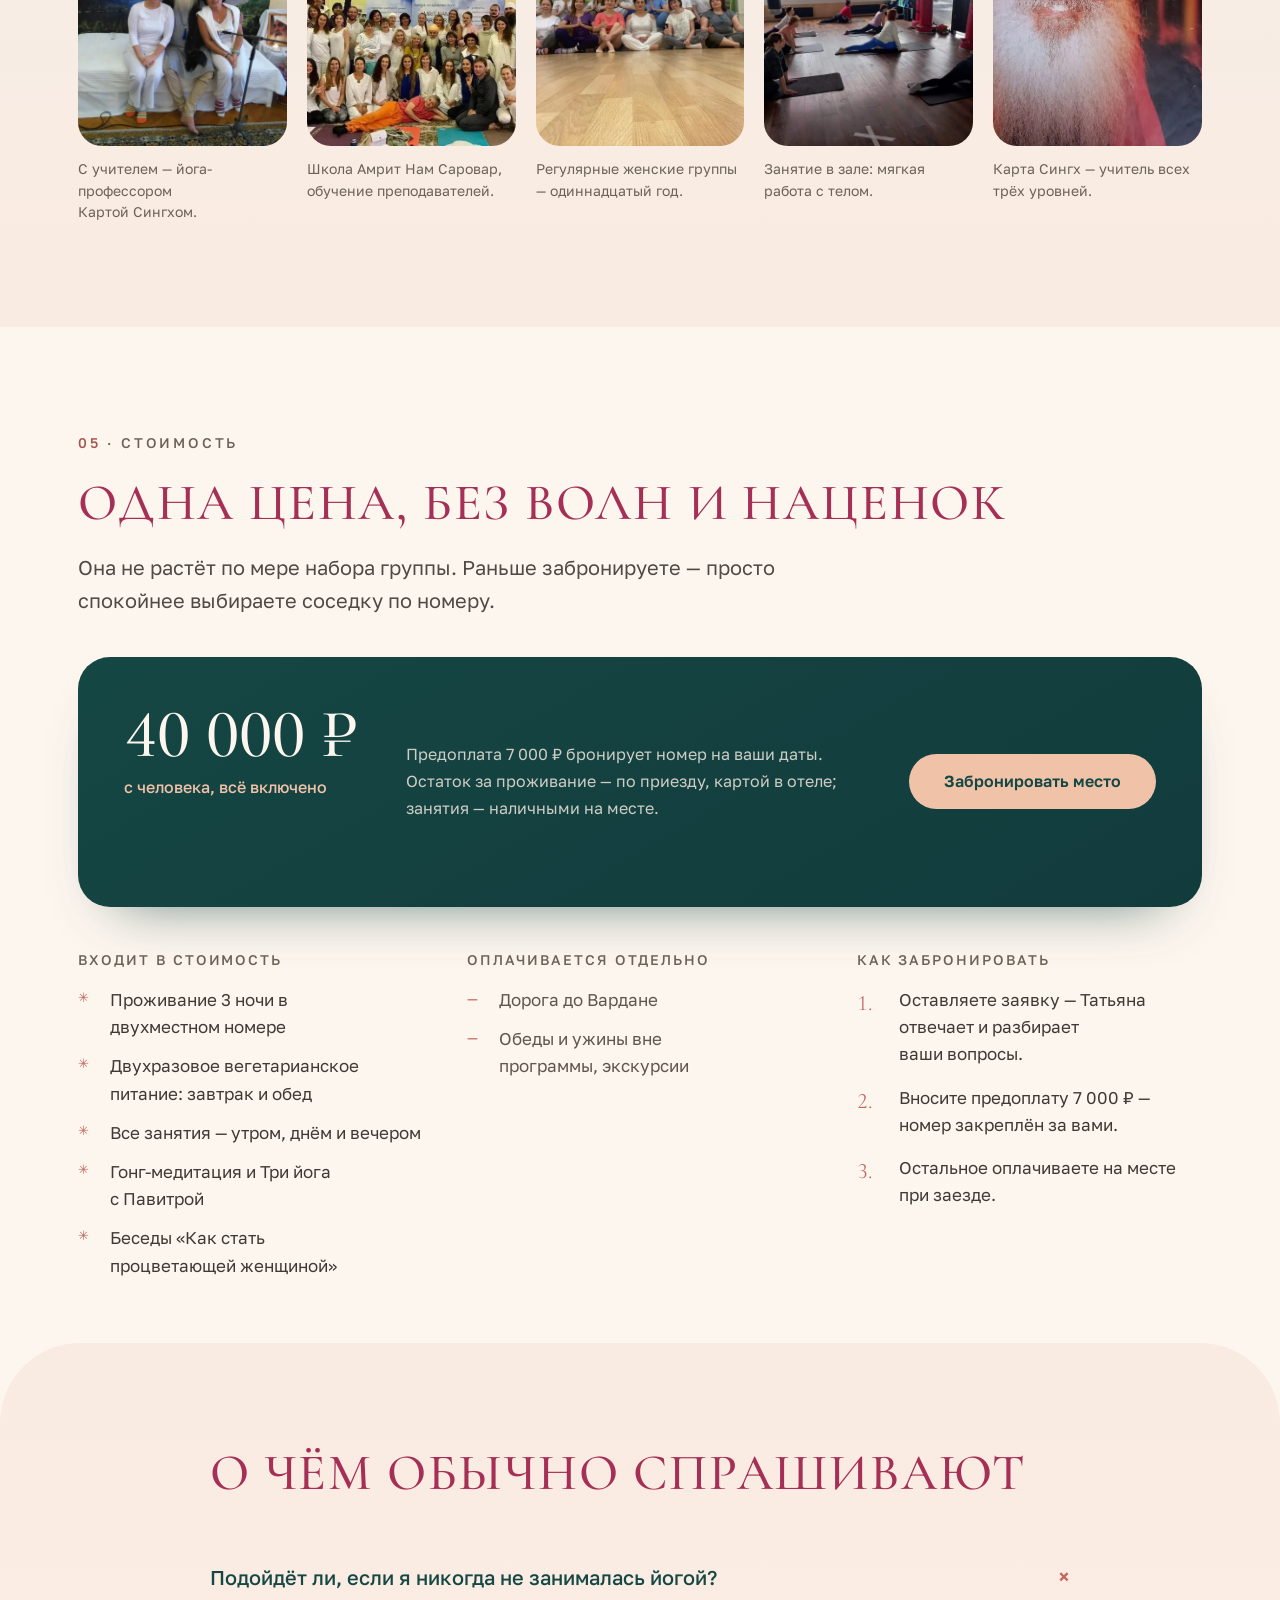
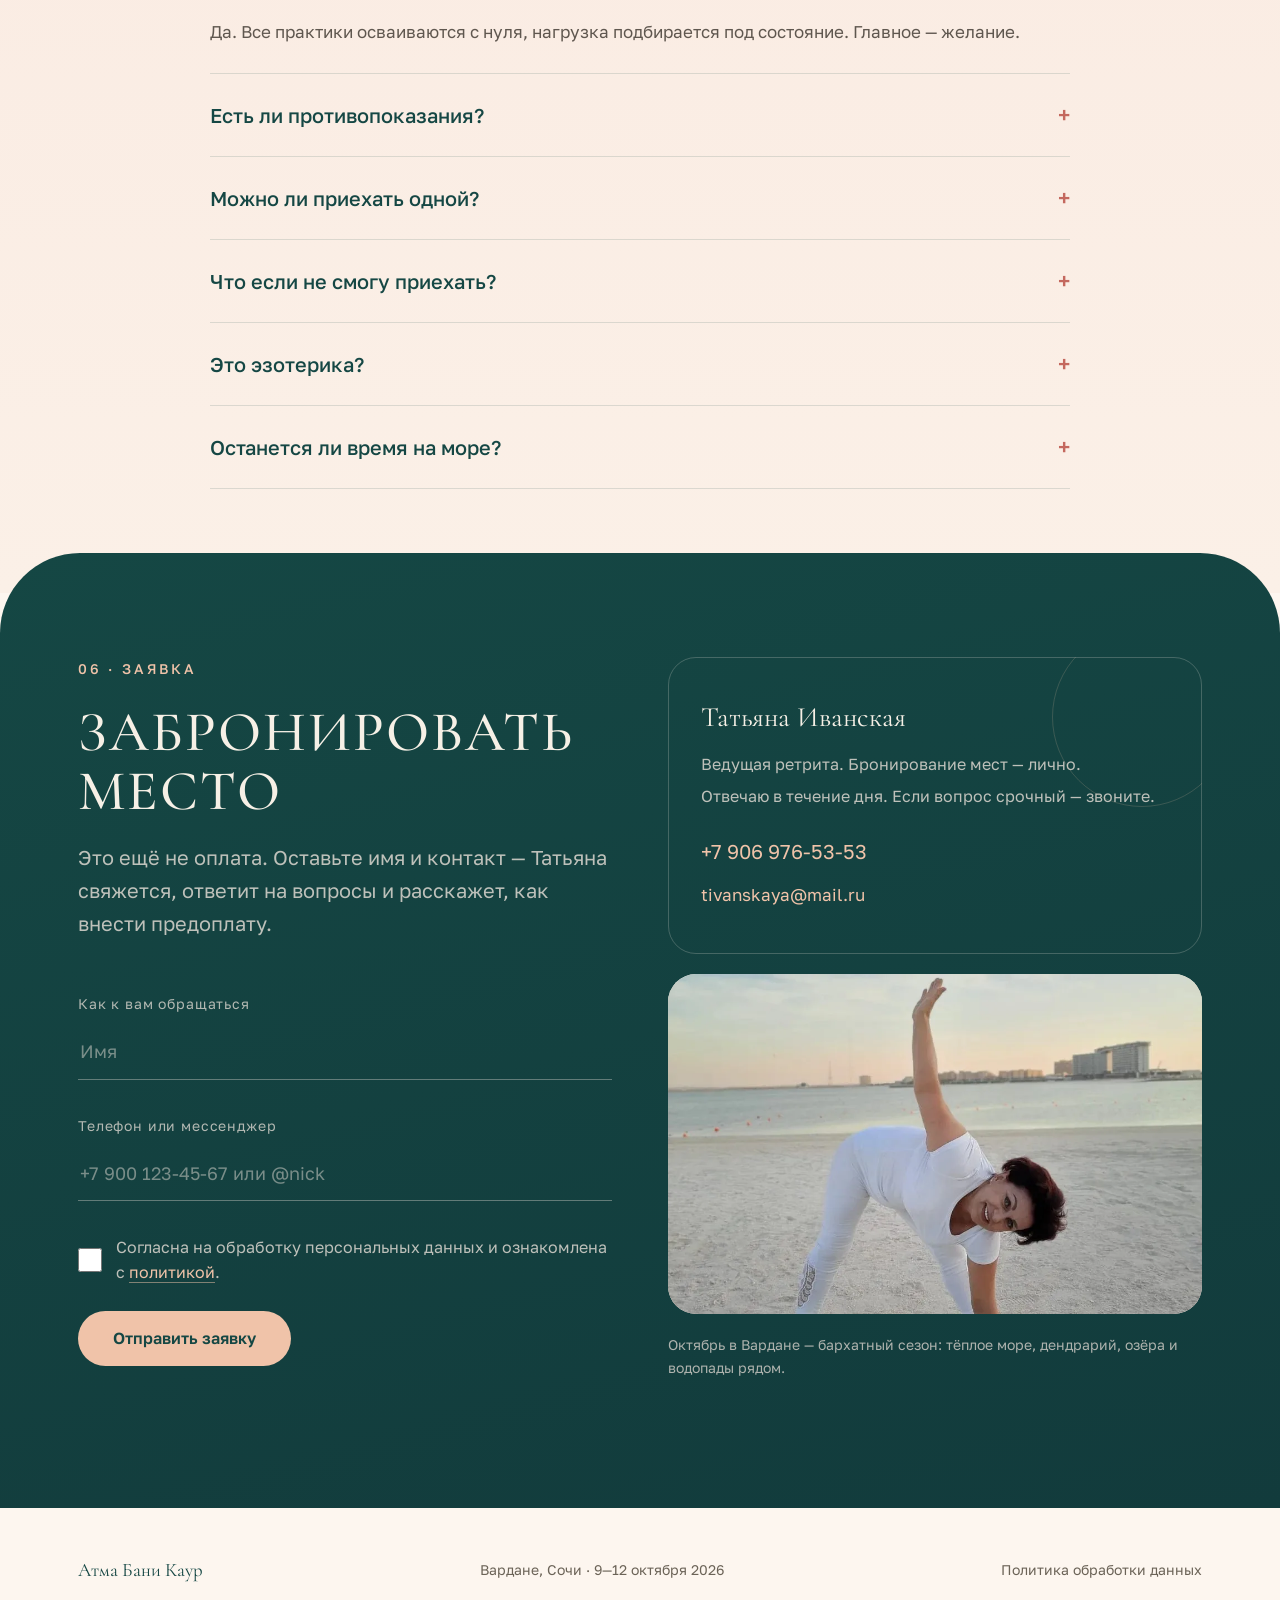
==== commit c05ed3ed: "update landing" ====
--- a/index.html
+++ b/index.html
@@ -18,13 +18,13 @@
 <meta property="og:description" content="Четыре дня у моря: Кундалини йога, пранаямы, гонг-медитации и беседы о процветании. 40 000 ₽, всё включено.">
 <meta property="og:type" content="website">
 <meta property="og:locale" content="ru_RU">
-<meta name="theme-color" content="#F7F2EA">
+<meta name="theme-color" content="#FDF6EF">
 <link rel="icon" href="favicon.svg" type="image/svg+xml">
 <link rel="icon" href="favicon-32.png" sizes="32x32" type="image/png">
 <link rel="apple-touch-icon" href="apple-touch-icon.png">
 <link rel="preconnect" href="https://fonts.googleapis.com">
 <link rel="preconnect" href="https://fonts.gstatic.com" crossorigin>
-<link href="https://fonts.googleapis.com/css2?family=Cormorant+Garamond:ital,wght@0,500;1,500&family=Golos+Text:wght@400;500&display=swap" rel="stylesheet">
+<link href="https://fonts.googleapis.com/css2?family=Cormorant+Garamond:ital,wght@0,400;0,500;0,600;1,400;1,500&family=Golos+Text:wght@400;500;600&display=swap" rel="stylesheet">
 <link rel="stylesheet" href="css/tokens.css">
 <link rel="stylesheet" href="css/base.css">
 <link rel="stylesheet" href="css/components.css">
@@ -35,119 +35,103 @@
 <body>
 <a class="sr-only skip" href="#main">Перейти к содержанию</a>
 
-<header class="hd" id="hd">
-  <a class="hd-brand" href="#main">Атма Бани Каур<span>.</span></a>
+<header class="hd">
+  <a class="hd-brand" href="#top">Атма Бани Каур</a>
   <nav class="hd-nav" aria-label="Основная навигация">
     <a href="#author">Ведущая</a>
     <a href="#program">Программа</a>
     <a href="#venue">Место</a>
     <a href="#price">Стоимость</a>
   </nav>
-  <a class="btn btn--ghost hd-cta" href="#form">Забронировать место</a>
-  <button class="burger" id="burger" type="button" aria-label="Меню" aria-expanded="false" aria-controls="navPanel">
-    <span></span><span></span>
-  </button>
+  <a class="btn btn--ghost" href="#form">Забронировать</a>
 </header>
-<nav class="nav-panel" id="navPanel" aria-label="Меню">
-  <a href="#author">Ведущая</a>
-  <a href="#program">Программа</a>
-  <a href="#venue">Место</a>
-  <a href="#price">Стоимость</a>
-  <a href="#form">Забронировать место</a>
-</nav>
 
 <main id="main">
 
-  <!-- ============ 1. первый экран · действие 1 ============ -->
-  <section class="sec hero">
-    <div class="wrap">
-      <div class="hero-grid">
-        <div>
-          <p class="hero-eb">Вардане · Сочи · 9—12 октября 2026</p>
-          <h1>Йога <em>и процветание</em></h1>
-          <p class="hero-sub">Женский ретрит по Кундалини йоге с Атма Бани Каур</p>
-          <p class="hero-lead">Четыре дня у моря, чтобы успокоить ум, вернуть телу лёгкость и сформировать намерение на новый цикл. Начинаем в новолуние.</p>
+  <!-- ============ 1. герой ============ -->
+  <section class="hero" id="top">
+    <div class="wrap">
+      <div class="cols hero-grid">
+        <div class="hero-col">
+          <div>
+            <p class="eyebrow">Вардане · Сочи · 9—12 октября 2026</p>
+            <h1><span class="l1">Йога и</span><span class="l2">процветание</span></h1>
+            <p class="hero-sub">Женский ретрит по Кундалини йоге<br>с Атма Бани Каур</p>
+            <p class="hero-lead">Четыре дня у моря, чтобы успокоить ум, вернуть телу лёгкость и сформировать намерение на новый цикл. Начинаем в новолуние.</p>
+          </div>
           <div class="hero-cta">
-            <a class="btn" href="#form">Забронировать место</a>
-            <p class="cta-note">Это ещё не оплата — сначала разговор с Татьяной.</p>
+            <a class="btn btn--main" href="#form">Забронировать место</a>
           </div>
         </div>
         <figure class="hero-fig">
-          <div class="ph hero-ph">
-            <img src="photos/r/t-beach-lotus.webp" alt="Атма Бани Каур на утренней практике у моря" width="826" height="1221" fetchpriority="high" decoding="async">
-          </div>
-        </figure>
-      </div>
-
-      <div class="stats hero-stats">
-        <div><span class="stat-n">4</span><span class="stat-l">дня у моря</span></div>
-        <div><span class="stat-n"><em>40 000 ₽</em></span><span class="stat-l">всё включено</span></div>
-        <div><span class="stat-n">20</span><span class="stat-l">лет практики ведущей</span></div>
-        <div><span class="stat-n">09.10</span><span class="stat-l">заезд, сбор к 18:00</span></div>
-      </div>
-    </div>
+          <div class="ph ph--arch">
+            <img src="photos/r/portrait-white.webp" alt="Атма Бани Каур — Татьяна Иванская" width="856" height="1280" fetchpriority="high" decoding="async">
+          </div>
+        </figure>
+      </div>
+
+      <div class="nums hero-nums rv">
+        <div class="num-card"><b>4</b><span>дня у моря</span></div>
+        <div class="num-card"><b class="is-coral">40 000 ₽</b><span>всё включено</span></div>
+        <div class="num-card"><b>20</b><span>лет практики ведущей</span></div>
+        <div class="num-card"><b>09.10</b><span>заезд, сбор к 18:00</span></div>
+      </div>
+    </div>
+    <span class="orb orb--1" aria-hidden="true"></span>
+    <span class="orb orb--2" aria-hidden="true"></span>
   </section>
 
   <!-- ============ 2. для кого ============ -->
-  <section class="sec sec--sand" id="who">
-    <div class="wrap">
-      <p class="rail"><span class="rail-n">01</span><span class="rail-t">Для кого</span></p>
-      <div class="rv">
-        <h2>Время, когда закладывается новое</h2>
-        <p class="lead text">Новолуние — начало цикла. В эти дни легче отпустить старое и решить не только что вы хотите, но и какой хотите себя чувствовать.</p>
-      </div>
-
-      <p class="stat-l cue rv">Если узнаёте себя хотя бы в двух пунктах</p>
-      <div class="g2 rv">
-        <div class="card">
-          <span class="card-n">01</span>
-          <p>Голова не выключается даже на отдыхе: списки, тревога, «а что если».</p>
-        </div>
-        <div class="card">
-          <span class="card-n">02</span>
-          <p>Тело устало: спина, зажимы, утро без бодрости.</p>
-        </div>
-        <div class="card">
-          <span class="card-n">03</span>
-          <p>Хочется перемен, но непонятно, с чего начать.</p>
-        </div>
-        <div class="card">
-          <span class="card-n">04</span>
-          <p>Давно не было четырёх дней только для себя.</p>
-        </div>
-      </div>
-
-      <div class="text rv is-mt">
-        <p class="lead lead--ink">Значит, вам сюда.</p>
-        <p class="muted">Цель ретрита — красота на трёх уровнях: ментальном, физическом и духовном. Не «всё и сразу», а конкретные практики, которые вы увезёте домой и сможете повторять сами.</p>
+  <section class="sec sec--arc sec--peach" id="who">
+    <div class="wrap">
+      <p class="rail rv"><b>01</b> · Для кого</p>
+      <h2 class="rv">Время, когда закладывается новое</h2>
+      <p class="lead text rv">Новолуние — начало цикла. В эти дни легче отпустить старое и решить не только что вы хотите, но и какой хотите себя чувствовать.</p>
+
+      <p class="cue rv">Если узнаёте себя хотя бы в двух пунктах</p>
+      <div class="cards cards--wide rv">
+        <div class="card card--pain"><span class="n" aria-hidden="true">01</span><p>Голова не выключается даже на отдыхе: списки, тревога, «а что если».</p></div>
+        <div class="card card--pain"><span class="n" aria-hidden="true">02</span><p>Тело устало: спина, зажимы, утро без бодрости.</p></div>
+        <div class="card card--pain"><span class="n" aria-hidden="true">03</span><p>Хочется перемен, но непонятно, с чего начать.</p></div>
+        <div class="card card--pain"><span class="n" aria-hidden="true">04</span><p>Давно не было четырёх дней только для себя.</p></div>
+      </div>
+
+      <div class="who-end rv">
+        <span class="display">Значит, вам сюда</span>
+        <p>Цель ретрита — красота на трёх уровнях: ментальном, физическом и духовном. Не «всё и сразу», а конкретные практики, которые вы увезёте домой и сможете повторять сами.</p>
       </div>
     </div>
   </section>
 
   <!-- ============ 3. ведущая ============ -->
-  <section class="sec sec--lg" id="author">
-    <div class="wrap">
-      <p class="rail"><span class="rail-n">02</span><span class="rail-t">Ведущая ретрита</span></p>
-
-      <div class="author-grid rv">
-        <figure>
-          <div class="ph author-ph">
-            <img src="photos/r/t-portrait-white.webp" alt="Татьяна Иванская — Атма Бани Каур, преподаватель Кундалини йоги" width="856" height="1280" loading="lazy" decoding="async">
-          </div>
-          <p class="ph-cap">Татьяна Иванская. Духовное имя — Атма Бани Каур.</p>
-        </figure>
-
-        <div>
-          <h2>Двадцать лет практики, одиннадцать — преподавания</h2>
-          <p class="lead">Сертифицированный преподаватель Кундалини йоги международного уровня, школа Амрит Нам Саровар (Франция). Прошла все три уровня обучения у йога-профессора Карты Сингха; третий — в его ашраме Ле Мартине во французских Альпах.</p>
-
-          <div class="stats author-nums">
-            <div><span class="stat-n">20</span><span class="stat-l">лет в практике</span></div>
-            <div><span class="stat-n">11</span><span class="stat-l">лет преподаёт</span></div>
-            <div><span class="stat-n">6</span><span class="stat-l">направлений йога-туров</span></div>
-          </div>
-
-          <ul class="creds">
+  <section class="sec sec--lg sec--ivory" id="author">
+    <div class="wrap">
+      <p class="rail rv"><b>02</b> · Ведущая ретрита</p>
+
+      <div class="cols cols--60 rv">
+        <figure class="author-fig">
+          <span class="orb" aria-hidden="true"></span>
+          <div class="ph">
+            <img src="photos/r/garden.webp" alt="Татьяна Иванская в саду" width="1280" height="960" loading="lazy" decoding="async">
+          </div>
+          <figcaption class="ph-cap">Татьяна Иванская. Духовное имя — Атма Бани Каур.</figcaption>
+          <div class="ph ph--fill">
+            <img src="photos/r/teaching.webp" alt="Татьяна объясняет крию перед практикой" width="1280" height="960" loading="lazy" decoding="async">
+          </div>
+          <figcaption class="ph-cap">На занятии: объясняет крию перед практикой.</figcaption>
+        </figure>
+
+        <div>
+          <h2 class="h2--sm">Двадцать лет практики, одиннадцать — преподавания</h2>
+          <p class="lead--18">Сертифицированный преподаватель Кундалини йоги международного уровня, школа Амрит Нам Саровар (Франция). Прошла все три уровня обучения у йога-профессора Карты Сингха; третий — в его ашраме Ле Мартине во французских Альпах.</p>
+
+          <div class="nums nums--sm author-nums">
+            <div class="num-card"><b>20</b><span>лет в практике</span></div>
+            <div class="num-card"><b>11</b><span>лет преподаёт</span></div>
+            <div class="num-card"><b>6</b><span>направлений йога-туров</span></div>
+          </div>
+
+          <ul class="dots">
             <li>Ведёт Кундалини йогу, бодифлекс, дыхательные практики и медитации</li>
             <li>Организовывала йога-туры: Черногория, Болгария, ОАЭ, Крым, Хайнань, Белокуриха</li>
             <li>Работает с женскими темами: цикл, восстановление, состояние спины после родов</li>
@@ -155,239 +139,228 @@
         </div>
       </div>
 
-      <div class="word-grid rv is-mt-lg">
-        <div>
-          <blockquote class="word-q">«Кундалини йога — самая прекрасная практика из всех, что я знаю. В какой-то момент я поняла, что буду заниматься ею всю жизнь».</blockquote>
-          <div class="word-text">
-        <p>Она помогла мне решить несколько очень личных задач. Сначала — успокоить ум, когда я не могла забеременеть. Потом определённые упражнения и дыхание привели тело в состояние, готовое принять беременность. А после рождения ребёнка, когда спина отваливалась от постоянного ношения на руках, именно Кундалини йога сняла сильные боли в позвоночнике.</p>
-        <p>Я не обещаю чудес. Я показываю практики, которые сработали у меня и у моих учениц, — и учу делать их правильно, чтобы вы могли продолжать дома.</p>
-        <p>Верьте, что вы этого заслуживаете. Жду вас в Вардане.</p>
-          </div>
-        </div>
-        <figure>
-          <div class="ph word-ph">
-            <img src="photos/r/t-sea-sand.webp" alt="Татьяна Иванская на берегу моря" width="1280" height="854" loading="lazy" decoding="async">
-          </div>
-        </figure>
-      </div>
-    </div>
-  </section>
-
-  <!-- ============ перебивка: берег ============ -->
-  <figure class="bleed rv">
-    <div class="ph">
-      <img src="photos/r/g-beach.webp" alt="Галечный берег в Вардане" width="2200" height="940" loading="lazy" decoding="async">
-    </div>
-    <div class="scrim"></div>
+      <div class="cols author-quote rv">
+        <div>
+          <blockquote>«Кундалини йога — самая прекрасная практика из всех, что я знаю. В какой-то момент я поняла, что буду заниматься ею всю жизнь».</blockquote>
+          <hr class="sep">
+          <p>Она помогла мне решить несколько очень личных задач. Сначала — успокоить ум, когда я не могла забеременеть. Потом определённые упражнения и дыхание привели тело в состояние, готовое принять беременность. А после рождения ребёнка, когда спина отваливалась от постоянного ношения на руках, именно Кундалини йога сняла сильные боли в позвоночнике.</p>
+          <p>Я не обещаю чудес. Я показываю практики, которые сработали у меня и у моих учениц, — и учу делать их правильно, чтобы вы могли продолжать дома.</p>
+        </div>
+        <div class="ph">
+          <img src="photos/r/sea-sand.webp" alt="Татьяна Иванская на берегу моря" width="1280" height="854" loading="lazy" decoding="async">
+        </div>
+      </div>
+
+      <div class="author-final rv">
+        <div class="rule" aria-hidden="true"></div>
+        <blockquote><span>Верьте, что вы этого заслуживаете.</span><span>Жду вас в Вардане.</span></blockquote>
+        <p class="sign">Атма Бани Каур</p>
+      </div>
+    </div>
+  </section>
+
+  <!-- ============ 4. перебивка: берег ============ -->
+  <figure class="bleed bleed--beach rv">
+    <img src="photos/r/beach-class.webp" alt="Утренняя практика группы на берегу" width="960" height="1280" loading="lazy" decoding="async">
     <figcaption>
       <div>
         <p class="bleed-h">Галечный берег в семи минутах</p>
-        <p class="bleed-p">Утренние практики выносим на берег, когда позволяет погода.</p>
+        <p>Утренние практики выносим на берег, когда позволяет погода.</p>
       </div>
     </figcaption>
   </figure>
 
-  <!-- ============ 4. что вас ждёт ============ -->
-  <section class="sec" id="program">
-    <div class="wrap">
-      <p class="rail"><span class="rail-n">03</span><span class="rail-t">Программа</span></p>
-      <div class="rv">
-        <h2>Что вас ждёт за четыре дня</h2>
-        <p class="lead text">Восемь практик, которые складываются в один день и повторяются с вариациями. Все осваиваются с нуля.</p>
-      </div>
-
-      <div class="g3 rv is-mt">
-        <div class="card">
+  <!-- ============ 5. программа ============ -->
+  <section class="sec sec--ivory" id="program">
+    <div class="wrap">
+      <div class="cols program-head rv">
+        <div>
+          <p class="rail"><b>03</b> · Программа</p>
+          <h2>Что вас ждёт</h2>
+          <p class="lead">Восемь практик, которые складываются в один день и повторяются с вариациями. Все можно освоить с нуля.</p>
+        </div>
+        <div class="ph ph--arch-sm">
+          <img src="photos/r/namaste-yellow.webp" alt="Татьяна в намасте перед практикой" width="720" height="1280" loading="lazy" decoding="async">
+        </div>
+      </div>
+
+      <div class="cards rv">
+        <article class="card">
+          <svg class="icon" viewBox="0 0 26 26" aria-hidden="true"><circle cx="13" cy="13" r="5"/><path d="M13 1v3M13 22v3M1 13h3M22 13h3M4.6 4.6l2.1 2.1M19.3 19.3l2.1 2.1M21.4 4.6l-2.1 2.1M6.7 19.3l-2.1 2.1"/></svg>
           <h3>Утренние мастер-классы Кундалини йоги</h3>
           <p>Крии, разработанные специально для женщин. Тело, дыхание, концентрация — в одном комплексе.</p>
-        </div>
-        <div class="card">
+        </article>
+        <article class="card">
+          <svg class="icon" viewBox="0 0 26 26" aria-hidden="true"><path d="M1 8c3-3 5-3 8 0s5 3 8 0 5-3 8 0M1 14c3-3 5-3 8 0s5 3 8 0 5-3 8 0M1 20c3-3 5-3 8 0s5 3 8 0 5-3 8 0"/></svg>
           <h3>Пранаямы</h3>
           <p>Дыхательные техники для успокоения ума и наполнения энергией. Осваиваются с нуля.</p>
-        </div>
-        <div class="card">
+        </article>
+        <article class="card">
+          <svg class="icon" viewBox="0 0 26 26" aria-hidden="true"><path d="M13 2v22"/><path d="M9 5h8M9 10h8M9 15h8M9 20h8"/></svg>
           <h3>Тибетская йога</h3>
           <p>Комплекс на гибкость позвоночника и общий тонус — практика, которую связывают с сохранением молодости.</p>
-        </div>
-        <div class="card">
+        </article>
+        <article class="card">
+          <svg class="icon" viewBox="0 0 26 26" aria-hidden="true"><circle cx="9" cy="13" r="6"/><circle cx="17" cy="13" r="6"/></svg>
           <h3>Йога для пальцев</h3>
           <p>Мудры: мелкая моторика как тренировка для мозга. Простые упражнения, которые можно делать где угодно.</p>
-        </div>
-        <div class="card">
+        </article>
+        <article class="card">
+          <svg class="icon" viewBox="0 0 26 26" aria-hidden="true"><path d="M20.5 16.5A9 9 0 0 1 9.5 5.5a9 9 0 1 0 11 11z"/></svg>
           <h3>Вечерние медитации</h3>
           <p>Баланс тела, ума и души в конце дня — короткие практики перед сном.</p>
-        </div>
-        <div class="card">
+        </article>
+        <article class="card">
+          <svg class="icon" viewBox="0 0 26 26" aria-hidden="true"><circle cx="13" cy="13" r="3"/><circle cx="13" cy="13" r="7"/><circle cx="13" cy="13" r="11"/></svg>
           <h3>Гонг-медитация с Павитрой</h3>
           <p>Звуковая практика глубокого расслабления — многие сравнивают её с эффектом полноценного дневного сна.</p>
-        </div>
-        <div class="card">
+        </article>
+        <article class="card">
+          <svg class="icon" viewBox="0 0 26 26" aria-hidden="true"><path d="M13 3l10 18H3z"/></svg>
           <h3>Три йога с Павитрой</h3>
           <p>Мягкая телесная практика: точность, безопасность, расслабление.</p>
-        </div>
-        <div class="card">
+        </article>
+        <article class="card">
+          <svg class="icon" viewBox="0 0 26 26" aria-hidden="true"><path d="M13 22c0-6 3-9 9-9 0 6-3 9-9 9zM13 22c0-6-3-9-9-9 0 6 3 9 9 9zM13 22c-3-4-3-9 0-13 3 4 3 9 0 13z"/></svg>
           <h3>Беседы «Как стать процветающей женщиной»</h3>
           <p>Разговор о намерении, ресурсе и о том, что мешает его удерживать. Цикл на четыре вечера.</p>
-        </div>
-      </div>
-    </div>
-  </section>
-
-  <!-- ============ 5. ритм дня ============ -->
-  <section class="sec sec--sand" id="day">
-    <div class="wrap">
+        </article>
+      </div>
+    </div>
+  </section>
+
+  <!-- ============ 6. ритм дня ============ -->
+  <section class="sec sec--arc sec--sand" id="day">
+    <div class="wrap">
+      <h2 class="rv">Ритм дня</h2>
+      <p class="lead text rv">Примерное расписание дня, может меняться по состоянию группы и решению ведущей.</p>
+
       <div class="rv">
-        <h2>Ритм дня</h2>
-        <p class="lead text is-mb">Один день выглядит так. Участие в каждой практике добровольное — расписание не тюрьма.</p>
-      </div>
-
-      <div class="day rv">
-        <details class="acc slot" open>
-          <summary>
-            <div class="slot-head"><time class="slot-t">07:30</time><h3>Кундалини йога и пранаяма</h3></div>
-            <span class="acc-sign" aria-hidden="true"></span>
-          </summary>
-          <div class="acc-body"><p>Основной мастер-класс дня: крия, дыхание, короткая медитация. После — завтрак.</p></div>
-        </details>
-        <details class="acc slot" open>
-          <summary>
-            <div class="slot-head"><time class="slot-t">11:00</time><h3>Дневная практика</h3></div>
-            <span class="acc-sign" aria-hidden="true"></span>
-          </summary>
-          <div class="acc-body"><p>Тибетская йога, мудры, дыхательные техники — темы меняются по дням.</p></div>
-        </details>
-        <details class="acc slot" open>
-          <summary>
-            <div class="slot-head"><time class="slot-t">13:00</time><h3>Обед и свободное время</h3></div>
-            <span class="acc-sign" aria-hidden="true"></span>
-          </summary>
-          <div class="acc-body"><p>Море, бассейн, сон — по желанию. Дендрарий, озёра и водопады рядом.</p></div>
-        </details>
-        <details class="acc slot" open>
-          <summary>
-            <div class="slot-head"><time class="slot-t">17:00</time><h3>Три йога с Павитрой</h3></div>
-            <span class="acc-sign" aria-hidden="true"></span>
-          </summary>
-          <div class="acc-body"><p>Мягкая вечерняя работа с телом: точность движения и расслабление.</p></div>
-        </details>
-        <details class="acc slot" open>
-          <summary>
-            <div class="slot-head"><time class="slot-t">19:00</time><h3>Беседа о процветании</h3></div>
-            <span class="acc-sign" aria-hidden="true"></span>
-          </summary>
-          <div class="acc-body"><p>«Как стать процветающей женщиной» — цикл разговоров на четыре вечера.</p></div>
-        </details>
-        <details class="acc slot" open>
-          <summary>
-            <div class="slot-head"><time class="slot-t">20:30</time><h3>Вечерняя медитация</h3></div>
-            <span class="acc-sign" aria-hidden="true"></span>
-          </summary>
-          <div class="acc-body"><p>До 21:30. Один или два вечера за ретрит вместо неё — гонг-медитация с Павитрой.</p></div>
-        </details>
-      </div>
-    </div>
-  </section>
-
-  <!-- ============ 6. с чем вы уезжаете · действие 2 ============ -->
-  <section class="sec" id="results">
-    <div class="wrap">
-      <div class="rv">
-        <h2>С чем вы уезжаете</h2>
-        <p class="lead text is-mb">Не «вдохновение на неделю», а практики, которые остаются с вами.</p>
-      </div>
-
-      <ul class="rows rv">
-        <li><b>Спокойный ум</b><span>Дыхательные техники, которые работают за пять минут, где бы вы ни были.</span></li>
-        <li><b>Лёгкость в теле</b><span>Комплекс для спины и суставов, который вы делаете сами.</span></li>
-        <li><b>Ясное намерение</b><span>Сформулированное в новолуние и записанное.</span></li>
-        <li><b>Ровная энергия</b><span>Утро без раскачки и без провала после обеда.</span></li>
-        <li><b>Свой ритуал</b><span>Утренняя практика на двадцать минут, собранная под вас.</span></li>
-        <li><b>Круг женщин</b><span>Общение, которое продолжается и после ретрита.</span></li>
-      </ul>
-
-      <div class="is-center rv">
-        <a class="btn" href="#form">Забронировать место</a>
-      </div>
-    </div>
-  </section>
-
-  <!-- ============ 7. приглашённый мастер ============ -->
-  <section class="sec sec--sand" id="guest">
-    <div class="wrap">
-      <div class="guest">
-        <div class="guest-head rv">
-          <p class="stat-l is-mb-s">Приглашённый мастер</p>
+        <div class="day-row"><time>07:30</time><h3>Кундалини йога и пранаяма</h3><p>Основной мастер-класс дня: крия, дыхание, короткая медитация. После — завтрак.</p></div>
+        <div class="day-row"><time>11:00</time><h3>Дневная практика</h3><p>Тибетская йога, мудры, дыхательные техники — темы меняются по дням.</p></div>
+        <div class="day-row"><time>13:00</time><h3>Обед и свободное время</h3><p>Море, бассейн, сон — по желанию. Дендрарий, озёра и водопады рядом.</p></div>
+        <div class="day-row"><time>17:00</time><h3>Три йога с Павитрой</h3><p>Мягкая вечерняя работа с телом: точность движения и расслабление.</p></div>
+        <div class="day-row"><time>19:00</time><h3>Беседа о процветании</h3><p>«Как стать процветающей женщиной» — цикл разговоров на четыре вечера.</p></div>
+        <div class="day-row"><time>20:30</time><h3>Вечерняя медитация</h3><p>До 21:30. Один или два вечера за ретрит вместо неё — гонг-медитация с Павитрой.</p></div>
+      </div>
+    </div>
+  </section>
+
+  <!-- ============ 7. с чем вы уезжаете ============ -->
+  <section class="sec sec--ivory" id="results">
+    <div class="wrap">
+      <h2 class="rv">С чем вы уезжаете</h2>
+      <p class="lead text rv">Вы заберёте с собой не вдохновение на неделю, а состояние и практики, которыми сможете его поддерживать долгое время.</p>
+
+      <div class="cards cards--sm rv is-mt-40">
+        <article class="card card--lg">
+          <svg class="icon" viewBox="0 0 26 26" aria-hidden="true"><path d="M20.5 16.5A9 9 0 0 1 9.5 5.5a9 9 0 1 0 11 11z"/></svg>
+          <h3>Спокойный ум</h3>
+          <p>Дыхательные техники, которые работают за пять минут, где бы вы ни были.</p>
+        </article>
+        <article class="card card--lg">
+          <svg class="icon" viewBox="0 0 26 26" aria-hidden="true"><path d="M4 22c0-9 6-15 18-16 1 12-5 18-14 18H4z"/><path d="M4 22c4-5 8-8 13-10"/></svg>
+          <h3>Лёгкость в теле</h3>
+          <p>Комплекс для спины и суставов, который вы делаете сами.</p>
+        </article>
+        <article class="card card--lg">
+          <svg class="icon" viewBox="0 0 26 26" aria-hidden="true"><path d="M13 2l2.6 7.4L23 12l-7.4 2.6L13 22l-2.6-7.4L3 12l7.4-2.6z"/></svg>
+          <h3>Ясное намерение</h3>
+          <p>Сформулированное в новолуние и записанное.</p>
+        </article>
+        <article class="card card--lg">
+          <svg class="icon" viewBox="0 0 26 26" aria-hidden="true"><path d="M2 19h22"/><path d="M6.5 19a6.5 6.5 0 0 1 13 0"/><path d="M13 3v3M4 8l2 2M22 8l-2 2"/></svg>
+          <h3>Ровная энергия</h3>
+          <p>Утро без раскачки и без провала после обеда.</p>
+        </article>
+        <article class="card card--lg">
+          <svg class="icon" viewBox="0 0 26 26" aria-hidden="true"><path d="M13 22V9"/><path d="M13 9c0-3 1.6-5.5 4-6.5C17.6 5.6 16 8.4 13 9zM13 9c0-3-1.6-5.5-4-6.5C8.4 5.6 10 8.4 13 9z"/><path d="M7 22h12"/></svg>
+          <h3>Свой ритуал</h3>
+          <p>Утренняя практика на двадцать минут, собранная под вас.</p>
+        </article>
+        <article class="card card--lg">
+          <svg class="icon" viewBox="0 0 26 26" aria-hidden="true"><circle cx="13" cy="3.5" r="1.6"/><circle cx="13" cy="22.5" r="1.6"/><circle cx="3.5" cy="13" r="1.6"/><circle cx="22.5" cy="13" r="1.6"/><circle cx="6.3" cy="6.3" r="1.6"/><circle cx="19.7" cy="19.7" r="1.6"/><circle cx="19.7" cy="6.3" r="1.6"/><circle cx="6.3" cy="19.7" r="1.6"/></svg>
+          <h3>Круг женщин</h3>
+          <p>Общение, которое продолжается и после ретрита.</p>
+        </article>
+      </div>
+
+      <div class="center-cta rv">
+        <a class="btn btn--mid" href="#form">Забронировать место</a>
+      </div>
+    </div>
+  </section>
+
+  <!-- ============ 8. приглашённый мастер ============ -->
+  <section class="sec sec--arc sec--dark" id="guest">
+    <div class="wrap">
+      <div class="cols guest rv">
+        <div class="ph">
+          <img src="photos/r/pavitra.webp" alt="Павитра, приглашённый мастер ретрита" width="854" height="1280" loading="lazy" decoding="async">
+        </div>
+        <div>
+          <p class="rail">Приглашённый мастер</p>
           <h2 class="guest-name">Павитра</h2>
           <p class="guest-role">Проводник Три йоги, пранаямы и гонг-медитации. 25 лет практики.</p>
-        </div>
-
-        <div class="ph guest-ph rv">
-          <img src="photos/r/p-portrait.webp" alt="Павитра, приглашённый мастер ретрита" width="854" height="1280" loading="lazy" decoding="async">
-        </div>
-
-        <div class="guest-body rv">
-          <p>Ведёт вечернюю Три йогу, пранаяму и проводит гонг-медитацию — звуковую практику глубокого расслабления. Сочетает телесную, дыхательную и медитативную работу, подбирая нагрузку под особенности тела и состояние каждой участницы. Акцент — на верном и безопасном выполнении, расслаблении и осознанности.</p>
-          <div class="guest-q">
-            <blockquote class="guest-quote">«Представьте, что вы стоите на берегу океана, и на вас накатывают волны звука. Напряжение уходит, оставляя место покою — вы как чистый холст, готовый принять новые краски».</blockquote>
-            <p class="guest-sign">Павитра</p>
-          </div>
-        </div>
-      </div>
-    </div>
-  </section>
-
-  <!-- ============ перебивка: гонг-медитация ============ -->
-  <figure class="bleed rv">
-    <div class="ph">
-      <img src="photos/r/p-gong.webp" alt="Гонг-медитация: участницы лежат, мастер играет на гонге" width="1280" height="720" loading="lazy" decoding="async">
-    </div>
-    <div class="scrim"></div>
+          <p class="guest-text">Ведёт вечернюю Три йогу, пранаяму и проводит гонг-медитацию — звуковую практику глубокого расслабления. Сочетает телесную, дыхательную и медитативную работу, подбирая нагрузку под особенности тела и состояние каждой участницы. Акцент — на верном и безопасном выполнении, расслаблении и осознанности.</p>
+          <div class="guest-quote">
+            <blockquote>«Представьте, что вы стоите на берегу океана, и на вас накатывают волны звука. Напряжение уходит, оставляя место покою — вы как чистый холст, готовый принять новые краски».</blockquote>
+            <p class="sign">Павитра</p>
+          </div>
+        </div>
+        <span class="orb" aria-hidden="true"></span>
+      </div>
+    </div>
+  </section>
+
+  <!-- ============ 9. перебивка: гонг-медитация ============ -->
+  <figure class="bleed bleed--sm bleed--gong rv">
+    <img src="photos/r/pavitra-gong.webp" alt="Гонг-медитация: участницы лежат, мастер играет на гонге" width="1280" height="720" loading="lazy" decoding="async">
     <figcaption>
       <div>
         <p class="bleed-h">Гонг-медитация</p>
-        <p class="bleed-p">Групповая звуковая практика: участницы лежат, Павитра играет на гонге. Вибрации дают глубокое мышечное и нервное расслабление.</p>
+        <p>Групповая звуковая практика: участницы лежат, Павитра играет на гонге. Вибрации дают глубокое мышечное и нервное расслабление.</p>
       </div>
     </figcaption>
   </figure>
 
-  <!-- ============ 8. место ============ -->
-  <section class="sec" id="venue">
-    <div class="wrap">
-      <p class="rail"><span class="rail-n">04</span><span class="rail-t">Место</span></p>
-      <div class="rv">
-        <h2>Ретрит-центр «Энергия солнца», Вардане</h2>
-        <p class="muted text is-mb">Субтропики Лазаревского района: галечные пляжи, дендрарий, озёра и водопады. Закрытая территория на склоне над морем — три корпуса, бассейн, беседки и террасы, где проходят практики. Спуск к пляжу семь минут пешком. Во всех номерах кондиционер, холодильник и душ, на территории охраняемая парковка.</p>
-      </div>
-
-      <div class="venue-grid rv">
-        <figure>
-          <div class="ph"><img src="photos/r/v-pool.webp" alt="Бассейн и территория ретрит-центра" width="1600" height="1000" loading="lazy" decoding="async"></div>
-        </figure>
-        <figure>
-          <div class="ph"><img src="photos/r/g-yoga.webp" alt="Практика на террасе с видом на море" width="1150" height="740" loading="lazy" decoding="async"></div>
-        </figure>
-        <figure>
-          <div class="ph"><img src="photos/r/v-sunset.webp" alt="Закат над морем с террасы центра" width="1200" height="900" loading="lazy" decoding="async"></div>
-        </figure>
-      </div>
-
-      <div class="stats rv is-mt">
-        <div><span class="stat-n">3</span><span class="stat-l">корпуса и бассейн</span></div>
-        <div><span class="stat-n">300 м</span><span class="stat-l">до моря, спуск 7 минут</span></div>
-        <div><span class="stat-n">3</span><span class="stat-l">ночи, 9—12 октября</span></div>
-        <div><span class="stat-n"><em>2</em></span><span class="stat-l">места в номере</span></div>
+  <!-- ============ 10. место ============
+       Отклонение от макета: вместо кадров йога-туров (palms, beach-namaste,
+       triangle) стоят реальные снимки ретрит-центра — решение заказчицы,
+       записано в DECISIONS.md. -->
+  <section class="sec sec--ivory" id="venue">
+    <div class="wrap">
+      <p class="rail rv"><b>04</b> · Место</p>
+      <h2 class="h2--sm rv">Ретрит-центр «Энергия солнца», Вардане</h2>
+      <p class="lead--18 text rv">Субтропики Лазаревского района: галечные пляжи, дендрарий, озёра и водопады. Закрытая территория на склоне над морем — три корпуса, бассейн, беседки и террасы, где проходят практики. Спуск к пляжу семь минут пешком. Во всех номерах кондиционер, холодильник и душ, на территории охраняемая парковка.</p>
+
+      <div class="venue-photos rv">
+        <span class="orb" aria-hidden="true"></span>
+        <div class="ph"><img src="photos/r/v-pool.webp" alt="Бассейн и территория ретрит-центра" width="1600" height="1000" loading="lazy" decoding="async"></div>
+        <div class="ph"><img src="photos/r/g-yoga.webp" alt="Практика на террасе с видом на море" width="1150" height="740" loading="lazy" decoding="async"></div>
+        <div class="ph"><img src="photos/r/v-sunset.webp" alt="Закат над морем с террасы центра" width="1200" height="900" loading="lazy" decoding="async"></div>
+      </div>
+
+      <div class="nums rv">
+        <div class="num-card"><b>3</b><span>корпуса и бассейн</span></div>
+        <div class="num-card"><b>300 м</b><span>до моря, спуск 7 минут</span></div>
+        <div class="num-card"><b>3</b><span>ночи, 9—12 октября</span></div>
+        <div class="num-card"><b class="is-coral">2</b><span>места в номере</span></div>
       </div>
 
       <div class="venue-info rv">
         <div>
+          <svg class="icon icon--sm" viewBox="0 0 24 24" aria-hidden="true"><circle cx="12" cy="12" r="9"/><path d="M12 7v5l3.5 2"/></svg>
           <h3>Сбор группы</h3>
           <p>9 октября к 18:00 в отеле. Заселение с 14:00, выезд 12 октября до 12:00.</p>
         </div>
         <div>
+          <svg class="icon icon--sm" viewBox="0 0 24 24" aria-hidden="true"><path d="M12 21s7-6.3 7-11a7 7 0 1 0-14 0c0 4.7 7 11 7 11z"/><circle cx="12" cy="10" r="2.6"/></svg>
           <h3>Как добраться</h3>
           <p>Из аэропорта — скоростной электричкой до станции Вардане или Лоо, дальше такси. Адрес: ул. Рассветная, 22/14, пос. Вардане.</p>
         </div>
         <div>
+          <svg class="icon icon--sm" viewBox="0 0 24 24" aria-hidden="true"><path d="M4 8h16l-1.2 12.5a1.5 1.5 0 0 1-1.5 1.4H6.7a1.5 1.5 0 0 1-1.5-1.4z"/><path d="M9 8V5.6A2.6 2.6 0 0 1 11.6 3h.8A2.6 2.6 0 0 1 15 5.6V8"/></svg>
           <h3>Взять с собой</h3>
           <p>Коврик, удобную одежду для практики (в том числе тёплую на вечер), купальник, плед или шаль для медитаций.</p>
         </div>
@@ -395,72 +368,72 @@
     </div>
   </section>
 
-  <!-- ============ 9. школа и опыт ============
-       План Б по реестру (R-01): отзывов с именами пока нет,
-       поэтому доверие держат подписанные кадры практики и учёбы.
-       Когда придут 3–5 отзывов — секция отзывов встаёт сюда же. -->
-  <section class="sec sec--sand" id="proof">
-    <div class="wrap">
-      <div class="rv">
-        <h2>Школа, учителя и практика</h2>
-        <p class="lead text is-mb">Кундалини йогу Татьяна изучала не по видео: три уровня Амрит Нам Саровар, ашрам во Франции, одиннадцать лет собственных групп и йога-туров.</p>
-      </div>
+  <!-- ============ 11. школа ============ -->
+  <section class="sec sec--arc sec--stone" id="proof">
+    <div class="wrap">
+      <h2 class="h2--sm rv">Школа, учителя и практика</h2>
+      <p class="lead text rv">Кундалини йогу Татьяна изучала не по видео: три уровня Амрит Нам Саровар, ашрам во Франции, одиннадцать лет собственных групп и йога-туров.</p>
 
       <div class="proof rv">
         <figure>
-          <div class="ph"><img src="photos/r/s-with-teacher.webp" alt="Татьяна с йога-профессором Картой Сингхом" width="1280" height="960" loading="lazy" decoding="async"></div>
-          <p class="ph-cap">С йога-профессором Картой Сингхом — учителем всех трёх уровней.</p>
+          <div class="ph"><img src="photos/r/with-teacher.webp" alt="Татьяна с йога-профессором Картой Сингхом" width="1280" height="960" loading="lazy" decoding="async"></div>
+          <figcaption class="ph-cap">С учителем — йога-профессором Картой Сингхом.</figcaption>
         </figure>
         <figure>
-          <div class="ph"><img src="photos/r/s-ashram.webp" alt="Занятие в ашраме Ле Мартине во французских Альпах" width="1280" height="960" loading="lazy" decoding="async"></div>
-          <p class="ph-cap">Третий уровень — ашрам Ле Мартине, французские Альпы.</p>
+          <div class="ph"><img src="photos/r/school-group.webp" alt="Выпуск школы Амрит Нам Саровар" width="960" height="529" loading="lazy" decoding="async"></div>
+          <figcaption class="ph-cap">Школа Амрит Нам Саровар, обучение преподавателей.</figcaption>
         </figure>
         <figure>
-          <div class="ph"><img src="photos/r/g-women-circle.webp" alt="Женская группа после занятия Кундалини йогой" width="1280" height="960" loading="lazy" decoding="async"></div>
-          <p class="ph-cap">Регулярные женские группы — одиннадцатый год.</p>
+          <div class="ph"><img src="photos/r/women-circle.webp" alt="Женская группа после занятия" width="1280" height="960" loading="lazy" decoding="async"></div>
+          <figcaption class="ph-cap">Регулярные женские группы — одиннадцатый год.</figcaption>
         </figure>
         <figure>
-          <div class="ph"><img src="photos/r/g-beach-class.webp" alt="Утренняя практика группы на берегу в йога-туре" width="960" height="1280" loading="lazy" decoding="async"></div>
-          <p class="ph-cap">Йога-туры: Черногория, Болгария, ОАЭ, Крым, Хайнань, Белокуриха.</p>
-        </figure>
-      </div>
-    </div>
-  </section>
-
-  <!-- ============ 10. стоимость · действие 3 ============ -->
-  <section class="sec sec--lg" id="price">
-    <div class="wrap">
-      <p class="rail"><span class="rail-n">05</span><span class="rail-t">Стоимость</span></p>
-      <div class="rv">
-        <h2>Одна цена, без волн и наценок</h2>
-        <p class="lead text is-mb">Она не растёт по мере набора группы. Раньше забронируете — просто спокойнее выбираете соседку по номеру.</p>
-      </div>
-
-      <div class="price-grid rv">
-        <div class="price-box">
-          <span class="price">40 000 ₽</span>
-          <p class="price-sub">с человека, всё включено</p>
-          <p class="price-note">Предоплата 7 000 ₽ бронирует номер на ваши даты. Остаток за проживание — по приезду, картой в отеле; занятия — наличными на месте.</p>
-          <a class="btn" href="#form">Забронировать место</a>
-        </div>
-
-        <div>
-          <p class="stat-l is-mb-s">Входит в стоимость</p>
-          <ul class="incl">
+          <div class="ph"><img src="photos/r/group-stretch.webp" alt="Группа на растяжке в зале" width="1280" height="960" loading="lazy" decoding="async"></div>
+          <figcaption class="ph-cap">Занятие в зале: мягкая работа с телом.</figcaption>
+        </figure>
+        <figure>
+          <div class="ph"><img src="photos/r/teacher-portrait.webp" alt="Портрет йога-профессора Карты Сингха" width="749" height="1024" loading="lazy" decoding="async"></div>
+          <figcaption class="ph-cap">Карта Сингх — учитель всех трёх уровней.</figcaption>
+        </figure>
+      </div>
+    </div>
+  </section>
+
+  <!-- ============ 12. стоимость ============ -->
+  <section class="sec sec--ivory" id="price">
+    <div class="wrap">
+      <p class="rail rv"><b>05</b> · Стоимость</p>
+      <h2 class="h2--sm rv">Одна цена, без волн и наценок</h2>
+      <p class="lead text rv">Она не растёт по мере набора группы. Раньше забронируете — просто спокойнее выбираете соседку по номеру.</p>
+
+      <!-- бейдж «Осталось N мест» из макета не выводится: реального числа
+           мест заказчица не называла (PENDING F-02), выдумывать дефицит нельзя -->
+      <div class="price-box rv">
+        <p class="sum">40 000 ₽<span>с человека, всё включено</span></p>
+        <p class="terms">Предоплата 7 000 ₽ бронирует номер на ваши даты. Остаток за проживание — по приезду, картой в отеле; занятия — наличными на месте.</p>
+        <a class="btn btn--light" href="#form">Забронировать место</a>
+      </div>
+
+      <div class="price-cols rv">
+        <div>
+          <h3>Входит в стоимость</h3>
+          <ul class="marks">
             <li>Проживание 3 ночи в двухместном номере</li>
             <li>Двухразовое вегетарианское питание: завтрак и обед</li>
             <li>Все занятия — утром, днём и вечером</li>
             <li>Гонг-медитация и Три йога с Павитрой</li>
             <li>Беседы «Как стать процветающей женщиной»</li>
           </ul>
-
-          <p class="stat-l is-mb-s">Оплачивается отдельно</p>
-          <ul class="incl incl--no">
+        </div>
+        <div>
+          <h3>Оплачивается отдельно</h3>
+          <ul class="marks marks--minus">
             <li>Дорога до Вардане</li>
             <li>Обеды и ужины вне программы, экскурсии</li>
           </ul>
-
-          <p class="stat-l">Как забронировать</p>
+        </div>
+        <div>
+          <h3>Как забронировать</h3>
           <ol class="steps">
             <li>Оставляете заявку — Татьяна отвечает и разбирает ваши вопросы.</li>
             <li>Вносите предоплату 7 000 ₽ — номер закреплён за вами.</li>
@@ -468,51 +441,52 @@
           </ol>
         </div>
       </div>
-
-    </div>
-  </section>
-
-  <!-- ============ 11. вопросы ============ -->
-  <section class="sec" id="faq">
-    <div class="wrap">
-      <h2 class="rv">О чём обычно спрашивают до брони</h2>
-      <div class="rv is-mt-s w-narrow">
-        <details class="acc acc--keep" open>
-          <summary><h3>Подойдёт ли, если я никогда не занималась йогой?</h3><span class="acc-sign" aria-hidden="true"></span></summary>
-          <div class="acc-body"><p>Да. Все практики осваиваются с нуля, нагрузка подбирается под состояние. Главное — желание.</p></div>
-        </details>
-        <details class="acc acc--keep">
-          <summary><h3>Есть ли противопоказания?</h3><span class="acc-sign" aria-hidden="true"></span></summary>
-          <div class="acc-body"><p>У части практик они есть: острые состояния сердца и сосудов, недавние операции, беременность — обсуждается индивидуально. Напишите Татьяне до брони, если сомневаетесь: она подберёт щадящий вариант или честно скажет, что сейчас не время.</p></div>
-        </details>
-        <details class="acc acc--keep">
-          <summary><h3>Можно ли приехать одной?</h3><span class="acc-sign" aria-hidden="true"></span></summary>
-          <div class="acc-body"><p>Большинство участниц так и приезжает. Размещение двухместное — соседку подберём по возрасту и режиму. Нужен отдельный номер — скажите в заявке, посмотрим, что есть свободного.</p></div>
-        </details>
-        <details class="acc acc--keep">
-          <summary><h3>Что если не смогу приехать?</h3><span class="acc-sign" aria-hidden="true"></span></summary>
-          <div class="acc-body"><p>Условия возврата и переноса предоплаты обсуждаются индивидуально. Зафиксируйте договорённости письменно — в переписке с Татьяной — до того, как переводить деньги.</p></div>
-        </details>
-        <details class="acc acc--keep">
-          <summary><h3>Это эзотерика?</h3><span class="acc-sign" aria-hidden="true"></span></summary>
-          <div class="acc-body"><p>Это телесные и дыхательные практики с понятной механикой. Духовная часть — медитации и беседы — есть, но участие в каждой практике добровольное.</p></div>
-        </details>
-        <details class="acc acc--keep">
-          <summary><h3>Останется ли время на море?</h3><span class="acc-sign" aria-hidden="true"></span></summary>
-          <div class="acc-body"><p>Да: с обеда до пяти вечера свободно каждый день. Октябрь в Вардане — бархатный сезон, вода ещё тёплая.</p></div>
-        </details>
-      </div>
-    </div>
-  </section>
-
-  <!-- ============ 12. заявка · действие 4 ============ -->
-  <section class="sec sec--deep sec--lg on-deep" id="form">
-    <div class="wrap">
-      <div class="form-grid">
-        <div>
-          <p class="rail"><span class="rail-n">06</span><span class="rail-t">Заявка</span></p>
+    </div>
+  </section>
+
+  <!-- ============ 13. вопросы ============ -->
+  <section class="sec sec--arc sec--peach" id="faq">
+    <div class="wrap">
+      <div class="faq">
+        <h2 class="h2--sm rv">О чём обычно спрашивают</h2>
+        <div class="rv is-mt-36">
+          <details class="acc" open>
+            <summary>Подойдёт ли, если я никогда не занималась йогой?<span class="sign" aria-hidden="true">+</span></summary>
+            <p>Да. Все практики осваиваются с нуля, нагрузка подбирается под состояние. Главное — желание.</p>
+          </details>
+          <details class="acc">
+            <summary>Есть ли противопоказания?<span class="sign" aria-hidden="true">+</span></summary>
+            <p>У части практик они есть: острые состояния сердца и сосудов, недавние операции, беременность — обсуждается индивидуально. Напишите Татьяне до брони, если сомневаетесь: она подберёт щадящий вариант или честно скажет, что сейчас не время.</p>
+          </details>
+          <details class="acc">
+            <summary>Можно ли приехать одной?<span class="sign" aria-hidden="true">+</span></summary>
+            <p>Большинство участниц так и приезжает. Размещение двухместное — соседку подберём по возрасту и режиму. Нужен отдельный номер — скажите в заявке, посмотрим, что есть свободного.</p>
+          </details>
+          <details class="acc">
+            <summary>Что если не смогу приехать?<span class="sign" aria-hidden="true">+</span></summary>
+            <p>Условия возврата и переноса предоплаты обсуждаются индивидуально. Зафиксируйте договорённости письменно — в переписке с Татьяной — до того, как переводить деньги.</p>
+          </details>
+          <details class="acc">
+            <summary>Это эзотерика?<span class="sign" aria-hidden="true">+</span></summary>
+            <p>Это телесные и дыхательные практики с понятной механикой. Духовная часть — медитации и беседы — есть, но участие в каждой практике добровольное.</p>
+          </details>
+          <details class="acc">
+            <summary>Останется ли время на море?<span class="sign" aria-hidden="true">+</span></summary>
+            <p>Да: с обеда до пяти вечера свободно каждый день. Октябрь в Вардане — бархатный сезон, вода ещё тёплая.</p>
+          </details>
+        </div>
+      </div>
+    </div>
+  </section>
+
+  <!-- ============ 14. заявка ============ -->
+  <section class="sec sec--arc sec--dark" id="form">
+    <div class="wrap">
+      <div class="cols form-grid">
+        <div class="form-col rv">
+          <p class="rail"><b>06</b> · Заявка</p>
           <h2>Забронировать место</h2>
-          <p class="lead is-mb">Это ещё не оплата. Оставьте имя и контакт — Татьяна свяжется, ответит на вопросы и расскажет, как внести предоплату.</p>
+          <p class="lead">Это ещё не оплата. Оставьте имя и контакт — Татьяна свяжется, ответит на вопросы и расскажет, как внести предоплату.</p>
 
           <form class="lead-form" id="leadForm" novalidate>
             <div class="field">
@@ -533,20 +507,25 @@
               <input type="checkbox" id="lf-consent" name="consent" required>
               <label for="lf-consent">Согласна на обработку персональных данных и ознакомлена с <a href="privacy.html">политикой</a>.</label>
             </div>
-            <button type="submit" class="btn">Отправить заявку</button>
+            <button type="submit" class="btn btn--light">Отправить заявку</button>
             <p class="form-status" id="formStatus" role="status" aria-live="polite"></p>
           </form>
         </div>
 
-        <aside class="contact-card">
-          <span class="name">Татьяна Иванская</span>
-          <span class="role">Ведущая ретрита. Бронирование мест — лично.</span>
-          <p class="small">Отвечаю в течение дня. Если вопрос срочный — звоните.</p>
-          <div class="contact-list">
-            <a href="tel:+79069765353">+7 906 976-53-53</a>
-            <a href="mailto:tivanskaya@mail.ru">tivanskaya@mail.ru</a>
-          </div>
-        </aside>
+        <div class="form-side rv">
+          <span class="orb" aria-hidden="true"></span>
+          <div class="contact">
+            <span class="name">Татьяна Иванская</span>
+            <p>Ведущая ретрита. Бронирование мест — лично.</p>
+            <p>Отвечаю в течение дня. Если вопрос срочный — звоните.</p>
+            <a class="tel" href="tel:+79069765353">+7 906 976-53-53</a><br>
+            <a class="mail" href="mailto:tivanskaya@mail.ru">tivanskaya@mail.ru</a>
+          </div>
+          <div class="ph">
+            <img src="photos/r/triangle.webp" alt="Практика у моря на рассвете" width="960" height="1280" loading="lazy" decoding="async">
+          </div>
+          <p class="note">Октябрь в Вардане — бархатный сезон: тёплое море, дендрарий, озёра и водопады рядом.</p>
+        </div>
       </div>
     </div>
   </section>
@@ -554,15 +533,14 @@
   <footer class="ft">
     <span class="ft-brand">Атма Бани Каур</span>
     <span>Вардане, Сочи · 9—12 октября 2026</span>
-    <span><a href="privacy.html">Политика обработки данных</a></span>
+    <a href="privacy.html">Политика обработки данных</a>
   </footer>
 
 </main>
 
-<!-- действие 5: липкая полоса, живёт от конца первого экрана до формы -->
 <div class="bar" id="bar">
   <p><b>40 000 ₽, всё включено</b>Предоплата 7 000 ₽ бронирует номер</p>
-  <a class="btn" href="#form">Забронировать</a>
+  <a class="btn btn--light" href="#form">Забронировать</a>
 </div>
 
 <script type="application/ld+json">
@@ -609,7 +587,7 @@
     {"@type":"Question","name":"Подойдёт ли ретрит, если я никогда не занималась йогой?","acceptedAnswer":{"@type":"Answer","text":"Да. Все практики осваиваются с нуля, нагрузка подбирается под состояние. Главное — желание."}},
     {"@type":"Question","name":"Есть ли противопоказания?","acceptedAnswer":{"@type":"Answer","text":"У части практик они есть: острые состояния сердца и сосудов, недавние операции, беременность — обсуждается индивидуально. Напишите ведущей до брони, если сомневаетесь."}},
     {"@type":"Question","name":"Можно ли приехать одной?","acceptedAnswer":{"@type":"Answer","text":"Большинство участниц так и приезжает. Размещение двухместное, соседку подбирают по возрасту и режиму. Нужен отдельный номер — скажите в заявке."}},
-    {"@type":"Question","name":"Что если не смогу приехать?","acceptedAnswer":{"@type":"Answer","text":"Условия возврата и переноса предоплаты обсуждаются индивидуально. Договорённости фиксируются письменно до перевода денег."}},
+    {"@type":"Question","name":"Что если не смогу приехать?","acceptedAnswer":{"@type":"Answer","text":"Условия возврата и переноса предоплаты обсуждаются индивидуально. Договорённости фиксируются письменно до перевода средств."}},
     {"@type":"Question","name":"Это эзотерика?","acceptedAnswer":{"@type":"Answer","text":"Это телесные и дыхательные практики с понятной механикой. Медитации и беседы есть, но участие в каждой практике добровольное."}},
     {"@type":"Question","name":"Останется ли время на море?","acceptedAnswer":{"@type":"Answer","text":"Да: с обеда до пяти вечера свободно каждый день. Октябрь в Вардане — бархатный сезон, вода ещё тёплая."}}
   ]
--- a/css/tokens.css
+++ b/css/tokens.css
@@ -1,53 +1,91 @@
 /* ============================================================
-   ТОКЕНЫ. Арт-направление — Editorial (журнальный).
-   Палитра светлая и тёплая: сливочная бумага, тёплые чернила,
-   терракота как единственный акцент действия.
+   ТОКЕНЫ — по хэндофу design_handoff_vardane_retreat/README.md.
+   Дизайн утверждён и заморожен: значения менять только по
+   технической необходимости и с записью в DECISIONS.md.
 
-   Контрасты замерены (WCAG, отношение к --cream #F7F2EA):
-     --ink   #2E2A26  → 12.8:1   наборный текст
-     --ink-2 #6E6257  →  5.3:1   второстепенный текст
-     --terra #A94F2E  →  4.9:1   акцент на светлом; на белом 5.5:1
-   На тёмной заливке --deep #33403F:
-     --cream → 9.7:1        --terra-lite #E0A46B → 5.0:1
-   ⚠️ --terra на --deep даёт 2.0:1 — на тёмном берём только --terra-lite.
-   ⚠️ --terra-lite на светлом даёт 1.9:1 — на светлом не применять.
+   Контрасты проверены при приёмке макета (к #FDF6EF, если не сказано иное):
+     raspberry #A62F55  6.21:1   заголовки, номера рельсов
+     coral     #C4685E  3.83:1 к белому — только крупное и маркеры
+     body      #5F574F  6.62:1   абзацы
+     muted     #6B6357  5.09:1 к персику — подписи 14px
+     emerald   #154744 10.41:1 к белому — заголовки карточек
+   На изумрудной заливке #154744:
+     ivory  #FDF6EF 9.72:1 · apricot #F0C3A9 6.49:1 · cream .72 5.45:1
+   ⚠️ Отклонение от макета: прозрачность cream для строки 14px поднята
+   с .6 до .68 — на .6 выходило 4.28:1, ниже нормы.
    ============================================================ */
 :root {
-  /* цвет */
-  --cream:#F7F2EA;
-  --sand:#EDE3D6;
-  --ink:#2E2A26;
-  --ink-2:#6E6257;
-  --ink-3:#5A4F45;   /* подписи 12–13px: 7.1:1 к --cream, --ink-2 даёт только 5.3 */
-  --terra:#A94F2E;
-  --terra-lite:#E0A46B;
-  --deep:#33403F;
+  /* фоны */
+  --ivory:#FDF6EF;
+  --ivory-2:#FBF1E8;
+  --ivory-3:#FBF0E7;
+  --peach:#FAEBE2;
+  --peach-light:#FFF6EF;
+  --card:#FFFFFF;
+  --sun:#FFE6CE;
+  --sea-mist:#E4F0ED;
+  --stone:#F3EFE7;
+  --blush:#F6EDE9;
 
-  --line:rgba(46,42,38,.18);
-  --line-soft:rgba(46,42,38,.10);
-  --line-cream:rgba(247,242,234,.24);
-  --on-deep-2:rgba(247,242,234,.86);
+  /* акценты */
+  --raspberry:#A62F55;
+  --coral:#C4685E;
+  --coral-dark:#A6534A;
+  --emerald:#154744;
+  --emerald-2:#123B3C;
+  --apricot:#F0C3A9;
+  --cream:#F7EBE3;
+  --sea:#3C5A55;
 
-  /* шкала: 88 / 46 / 26 / 21 / 17 / 15 / 13 */
-  --fs-display:clamp(44px, 8.4vw, 88px);
-  --fs-h2:clamp(30px, 4.6vw, 46px);
-  --fs-h3:clamp(20px, 1.8vw, 26px);
-  --fs-lead:clamp(18px, 1.6vw, 21px);
-  --fs-body:16px;
-  --fs-small:15px;
-  --fs-label:12px;
+  /* текст */
+  --ink:#403A34;
+  --body:#514A44;
+  --body-2:#5F574F;
+  --muted:#6B6357;
+  --muted-2:#4A443C;
+  --muted-3:#6E665D;
 
-  /* ритм: два значения вертикальных отступов, внутренние кратны 8 */
-  --py:clamp(48px, 6.4vw, 80px);
-  --py-lg:clamp(64px, 8.4vw, 108px);
-  --px:20px;
+  /* на тёмном */
+  --on-dark:#F6F0E6;
+  --on-dark-90:rgba(247,235,227,.82);
+  --on-dark-80:rgba(247,235,227,.78);
+  --on-dark-75:rgba(247,235,227,.75);
+  --on-dark-72:rgba(247,235,227,.72);
+  --on-dark-70:rgba(247,235,227,.70);
+  --on-dark-68:rgba(247,235,227,.68);  /* было .6 — не проходило по контрасту */
 
+  /* линии и контуры */
+  --line:rgba(21,71,68,.12);
+  --line-2:rgba(21,71,68,.14);
+  --line-head:rgba(21,71,68,.09);
+  --card-border:rgba(166,47,85,.16);
+  --card-border-2:rgba(166,47,85,.18);
+  --line-dark:rgba(247,235,227,.22);
+  --line-input:rgba(247,235,227,.35);
+
+  /* тени */
+  --sh-num:0 18px 34px -28px rgba(21,71,68,.45);
+  --sh-card:0 18px 36px -30px rgba(21,71,68,.5);
+  --sh-card-hover:0 24px 44px -32px rgba(21,71,68,.5);
+  --sh-hero:0 30px 70px -40px rgba(21,71,68,.5);
+  --sh-price:0 30px 60px -40px rgba(21,71,68,.8);
+
+  /* типографика */
+  --fs-h1:clamp(34px, 4.6vw, 64px);
+  --fs-h2:clamp(34px, 4.4vw, 58px);
+  --fs-h2-sm:clamp(32px, 4vw, 52px);
+  --fs-quote:clamp(26px, 2.8vw, 36px);
+  --fs-lead:20px;
+  --fs-body:17px;
+  --fs-small:16px;
+  --fs-label:14px;
+
+  /* сетка и ритм */
   --w-page:1180px;
-  --w-text:62ch;
-  --hh:58px;              /* высота шапки */
-  --r:4px;                /* Editorial: почти без скруглений */
-  --ease:cubic-bezier(.33,1,.68,1);
+  --px:28px;
+  --py:104px;
+  --py-lg:118px;
+  --arc:80px;          /* дуга на стыке секций */
+  --ease:cubic-bezier(.2,.7,.2,1);
 }
-@media (min-width:640px)  { :root { --px:40px;  --hh:64px; --fs-body:17px; --fs-label:13px; } }
-@media (min-width:1024px) { :root { --px:64px;  --hh:72px; } }
-@media (min-width:1280px) { :root { --px:88px; } }
+@media (max-width:720px) { :root { --px:20px; --py:72px; --py-lg:80px; --arc:48px; --fs-lead:19px; } }
--- a/css/base.css
+++ b/css/base.css
@@ -1,24 +1,25 @@
 /* ============================================================
-   БАЗА: сброс, типографика, утилиты раскладки.
-   Гарнитуры: Cormorant Garamond (заголовки, крупные цифры, цитаты)
-   и Golos Text (текст и UI). Больше двух не вводить.
+   БАЗА: сброс, типографика, рельсы разделов, утилиты раскладки.
+   Гарнитуры по хэндофу: Cormorant Garamond (дисплей, цифры, цитаты)
+   и Golos Text (текст и интерфейс).
    ============================================================ */
 *, *::before, *::after { box-sizing:border-box; }
 
 html {
+  overflow-x:clip;
   -webkit-text-size-adjust:100%;
   scroll-behavior:smooth;
+  scroll-padding-top:96px;   /* липкая шапка не должна накрывать якорь */
 }
 
 body {
   margin:0;
-  background:var(--cream);
-  color:var(--ink);
+  background:var(--ivory);
+  color:var(--body-2);
   overflow-x:hidden;
   font-family:'Golos Text', system-ui, -apple-system, sans-serif;
-  font-weight:400;
   font-size:var(--fs-body);
-  line-height:1.6;
+  line-height:1.7;
   text-wrap:pretty;
   font-variant-numeric:lining-nums;
   -webkit-tap-highlight-color:transparent;
@@ -27,104 +28,99 @@
 img { max-width:100%; display:block; }
 p { margin:0 0 1em; }
 p:last-child { margin-bottom:0; }
+a { color:var(--raspberry); text-decoration:none; }
+:focus-visible { outline:2px solid var(--raspberry); outline-offset:3px; }
+button, input, textarea { font:inherit; color:inherit; }
+button { touch-action:manipulation; }
 
-a { color:var(--terra); text-decoration:none; }
-
-/* фокус виден всегда — иначе страница непроходима с клавиатуры */
-:focus-visible { outline:2px solid var(--terra); outline-offset:3px; }
-
-button, input, textarea, select { font:inherit; color:inherit; }
-button { -webkit-tap-highlight-color:transparent; touch-action:manipulation; }
-
-/* якорь не должен уезжать под фиксированную шапку */
-[id] { scroll-margin-top:calc(var(--hh) + 16px); }
-
-/* ---------- заголовки ---------- */
-h1, h2, h3, blockquote, .display, .figure-n {
+/* ---------- дисплейная гарнитура ---------- */
+h1, h2, h3, .display, blockquote {
   font-family:'Cormorant Garamond', Georgia, 'Times New Roman', serif;
   font-weight:500;
-  font-style:normal;
+  margin:0;
 }
-h1 { margin:0; font-size:var(--fs-display); line-height:1.02; letter-spacing:-.02em; }
-h2 { margin:0 0 20px; font-size:var(--fs-h2); line-height:1.08; letter-spacing:-.015em; text-wrap:balance; }
-h3 { margin:0 0 8px; font-size:var(--fs-h3); line-height:1.2; letter-spacing:-.01em; }
+h1 {
+  font-size:var(--fs-h1);
+  line-height:1.06;
+  letter-spacing:.02em;
+  text-transform:uppercase;
+}
+h2 {
+  font-size:var(--fs-h2);
+  line-height:1.05;
+  letter-spacing:.035em;
+  text-transform:uppercase;
+  color:var(--raspberry);
+  text-wrap:balance;
+}
+h2.h2--sm { font-size:var(--fs-h2-sm); }
+/* H2 сам без внешних отступов, поэтому отбивку задаёт следующий элемент */
+h2 + .lead, h2 + .lead--18, h2 + p { margin-top:20px; }
+h3 { font-size:23px; line-height:1.25; font-weight:600; color:var(--emerald); }
 
 /* ---------- текстовые роли ---------- */
-.lead { font-size:var(--fs-lead); line-height:1.5; color:var(--ink-2); }
-.muted { color:var(--ink-2); }
-.small { font-size:var(--fs-small); line-height:1.55; }
-.cap { font-size:var(--fs-label); line-height:1.5; color:var(--ink-2); }
-.text { max-width:var(--w-text); }
+.lead { font-size:var(--fs-lead); line-height:1.65; color:var(--body); }
+.lead--18 { font-size:18px; line-height:1.75; color:var(--body-2); }
+.small { font-size:var(--fs-small); line-height:1.65; color:var(--muted-3); }
+.cap { font-size:var(--fs-label); line-height:1.55; color:var(--muted); }
+.text { max-width:62ch; }
 
-/* цифры всегда моноширинные по ширине знака — колонки не пляшут */
-/* ⚠️ Cormorant Garamond по умолчанию даёт старостильные цифры: «11»
-   выглядит как две палочки, а ноль проваливается ниже строки.
-   Для чисел-фактов включаем маюскульные и табличные. */
-.figure-n, .price, .stat-n, .card-n, .rail-n, time { font-variant-numeric:lining-nums tabular-nums; }
+/* ---------- надзаголовок и рельс раздела ---------- */
+.eyebrow {
+  display:flex; align-items:center; gap:14px;
+  margin:0 0 22px;
+  font-size:var(--fs-label); font-weight:500;
+  letter-spacing:.2em; text-transform:uppercase;
+  color:var(--coral-dark);
+}
+.eyebrow::before {
+  content:''; width:34px; height:1px; flex:0 0 34px;
+  background:var(--coral);
+}
+.rail {
+  margin:0 0 22px;
+  font-size:var(--fs-label); font-weight:500;
+  letter-spacing:.2em; text-transform:uppercase;
+  color:var(--muted);
+}
+.rail b { font-weight:500; color:var(--coral-dark); }
 
-/* ---------- сигнатурный приём: линейка раздела ----------
-   Одна тонкая линия, слева номер антиквой, справа лейбл в разрядку.
-   Повторяется по странице пять раз и держит журнальный ритм. */
-.rail {
+/* ---------- секции ---------- */
+.wrap { width:100%; max-width:var(--w-page); margin-inline:auto; padding-inline:var(--px); }
+.sec { padding-block:var(--py); }
+.sec--lg { padding-block:var(--py-lg); }
+
+/* дуга на стыке: секция «наезжает» на предыдущую скруглённым верхом */
+.sec--arc {
+  border-radius:var(--arc) var(--arc) 0 0;
+  margin-top:-40px;
   position:relative;
-  display:flex;
-  align-items:baseline;
-  gap:16px;
-  margin:0 0 28px;
-  padding-top:14px;
+  z-index:1;
 }
-/* линия — псевдоэлементом, чтобы её можно было прочертить (см. motion.css) */
-.rail::before {
-  content:'';
-  position:absolute; inset:0 0 auto;
-  height:1px; background:var(--ink);
-  transform-origin:left;
+.sec--peach { background:linear-gradient(180deg, var(--peach), var(--ivory-3)); }
+.sec--sand  { background:linear-gradient(180deg, var(--ivory-3), var(--blush)); }
+.sec--stone { background:linear-gradient(180deg, var(--stone), var(--peach)); }
+.sec--ivory { background:var(--ivory); }
+.sec--dark {
+  background:linear-gradient(165deg, var(--emerald), var(--emerald-2));
+  color:var(--on-dark);
 }
-.rail-n {
-  font-family:'Cormorant Garamond', Georgia, serif;
-  font-size:20px;
-  line-height:1;
-  color:var(--terra);
-  font-variant-numeric:tabular-nums;
-}
-.rail-t {
-  font-size:var(--fs-label);
-  font-weight:500;
-  letter-spacing:.16em;
-  text-transform:uppercase;
-  line-height:1.4;
-  color:var(--ink-3);
-}
-.on-deep .rail::before { background:var(--line-cream); }
-.on-deep .rail-n { color:var(--terra-lite); }
-.on-deep .rail-t { color:var(--on-deep-2); }
+.sec--dark h2, .sec--dark h3 { color:var(--on-dark); }
+.sec--dark .lead, .sec--dark p { color:var(--on-dark-75); }
+.sec--dark .rail { color:var(--apricot); }
+.sec--dark .rail b { color:var(--apricot); }
 
-/* ---------- секции и сетки ---------- */
-.wrap { width:100%; max-width:var(--w-page); margin-inline:auto; }
-.sec { padding:var(--py) var(--px); }
-.sec--lg { padding-block:var(--py-lg); }
-.sec--sand { background:var(--sand); }
-.sec--deep { background:var(--deep); color:var(--cream); }
-
-/* на тёмной заливке наборный текст сплошной, без прозрачности */
-.on-deep h2, .on-deep h3, .on-deep p, .on-deep li { color:var(--cream); }
-.on-deep .lead, .on-deep .muted, .on-deep .small { color:var(--on-deep-2); }
-.on-deep a { color:var(--terra-lite); }
-
+/* ---------- сетки ----------
+   Хэндоф специально обходится без медиазапросов: auto-fit + minmax
+   сами складывают колонки. Точку схлопывания задаёт minmax. */
 .grid { display:grid; gap:16px; }
-.g2, .g3, .g4 { display:grid; gap:16px; grid-template-columns:1fr; }
-@media (min-width:640px) {
-  .g2 { grid-template-columns:repeat(2,1fr); }
-  .g3 { grid-template-columns:repeat(2,1fr); }
-  .g4 { grid-template-columns:repeat(2,1fr); gap:24px 20px; }
-}
-@media (min-width:1024px) {
-  .g3 { grid-template-columns:repeat(3,1fr); }
-  .g4 { grid-template-columns:repeat(4,1fr); }
-}
-
-.hr { height:1px; background:var(--line); border:0; margin:0; }
-.on-deep .hr { background:var(--line-cream); }
+.cols   { display:grid; grid-template-columns:repeat(auto-fit, minmax(min(330px, 100%),1fr)); gap:56px; }
+.cols--60 { gap:60px; }
+.cards  { display:grid; grid-template-columns:repeat(auto-fit, minmax(min(430px, 100%),1fr)); gap:16px; }
+.cards--sm { grid-template-columns:repeat(auto-fit, minmax(min(300px, 100%),1fr)); gap:14px; }
+.cards--wide { grid-template-columns:repeat(auto-fit, minmax(min(390px, 100%),1fr)); gap:18px; }
+.nums   { display:grid; grid-template-columns:repeat(auto-fit, minmax(min(170px, 100%),1fr)); gap:14px; }
+.nums--sm { grid-template-columns:repeat(auto-fit, minmax(min(140px, 100%),1fr)); }
 
 /* ---------- доступность ---------- */
 .sr-only {
@@ -132,7 +128,7 @@
   overflow:hidden; clip:rect(0 0 0 0); white-space:nowrap; border:0;
 }
 a.skip:focus {
-  position:fixed; left:12px; top:12px; z-index:60;
+  position:fixed; left:12px; top:12px; z-index:80;
   width:auto; height:auto; clip:auto; margin:0;
-  background:var(--terra); color:#fff; padding:12px 20px; border-radius:var(--r);
+  background:var(--emerald); color:var(--ivory); padding:12px 20px; border-radius:999px;
 }
--- a/css/components.css
+++ b/css/components.css
@@ -1,267 +1,250 @@
 /* ============================================================
-   КОМПОНЕНТЫ: шапка, навигация, кнопки, карточки, аккордеоны,
-   кадры, форма, липкая полоса действия.
+   КОМПОНЕНТЫ по хэндофу: шапка, кнопки, карточки, цифры,
+   фото-арки, иконки, аккордеон, форма, декоративные окружности.
    ============================================================ */
 
-/* ---------- шапка ----------
-   Страница начинается со светлого экрана, поэтому шапка сразу
-   тёмным текстом по кремовому — без «прозрачной над фото» фазы. */
+/* ---------- шапка ---------- */
 .hd {
-  position:fixed; inset:0 0 auto; z-index:40;
-  height:var(--hh);
-  display:flex; align-items:center; justify-content:space-between;
-  gap:16px;
-  padding-inline:var(--px);
-  background:rgba(247,242,234,.92);
+  position:sticky; top:0; z-index:50;
+  display:flex; flex-wrap:wrap; align-items:center; justify-content:space-between;
+  gap:12px 24px;
+  padding:14px var(--px);
+  background:rgba(246,240,230,.88);
   backdrop-filter:blur(10px);
-  border-bottom:1px solid transparent;
-  transition:border-color .25s ease;
-}
-.hd.is-scrolled { border-bottom-color:var(--line); }
-
+  border-bottom:1px solid var(--line-head);
+}
 .hd-brand {
+  font-family:'Cormorant Garamond', Georgia, serif;
+  font-size:20px; letter-spacing:.02em; color:var(--emerald);
+  white-space:nowrap;
   display:inline-flex; align-items:center; min-height:44px;
-  font-family:'Cormorant Garamond', Georgia, serif;
-  font-size:19px; line-height:1; letter-spacing:.01em; color:var(--ink);
-  white-space:nowrap;
-}
-.hd-brand span { color:var(--terra); }
-
-.hd-nav { display:none; gap:28px; }
+}
+.hd-nav { display:flex; flex-wrap:wrap; gap:8px 26px; }
 .hd-nav a {
-  display:inline-flex; align-items:center; min-height:44px;
-  font-size:var(--fs-small); color:var(--ink-2);
-  transition:color .2s var(--ease);
-}
-.hd-nav a:hover { color:var(--ink); }
-/* .btn задаёт display:inline-flex тем же весом селектора и объявлен ниже,
-   поэтому прячем кнопку шапки через .hd — иначе она вылезает на телефоне */
-.hd .hd-cta { display:none; }
-@media (min-width:1024px) {
-  .hd-nav { display:flex; }
-  .hd .hd-cta { display:inline-flex; }
-}
-
-.burger {
-  display:inline-flex; flex-direction:column; justify-content:center; gap:5px;
-  width:44px; height:44px; margin-right:-10px;
-  padding:0 10px; border:0; background:none; cursor:pointer;
-}
-.burger span {
-  display:block; height:1.5px; background:var(--ink);
-  transition:transform .2s ease;
-}
-.burger[aria-expanded="true"] span:nth-child(1) { transform:translateY(3.25px) rotate(45deg); }
-.burger[aria-expanded="true"] span:nth-child(2) { transform:translateY(-3.25px) rotate(-45deg); }
-@media (min-width:1024px) { .burger { display:none; } }
-
-.nav-panel { display:none; }
-.nav-panel.is-open {
-  display:flex; flex-direction:column;
-  position:fixed; inset:var(--hh) 0 auto; z-index:39;
-  padding:4px var(--px) 20px;
-  background:var(--cream);
-  border-bottom:1px solid var(--line);
-}
-.nav-panel a {
-  color:var(--ink); font-size:17px; padding:15px 0;
-  border-bottom:1px solid var(--line-soft);
-}
-.nav-panel a:last-child { border-bottom:0; color:var(--terra); }
+  display:inline-flex; align-items:center; min-height:44px; padding-inline:2px;
+  font-size:var(--fs-label); color:var(--body);
+  transition:color .3s var(--ease);
+}
+.hd-nav a:hover { color:var(--raspberry); }
+/* ⚠️ Отклонение от макета (записано в DECISIONS.md): в макете навигация
+   переносится на вторую строку через flex-wrap. На 375px шапка выходила
+   в три строки и 185px высоты — это четверть экрана у липкой шапки.
+   На узких экранах прячем пункты: разделы всё равно идут подряд,
+   а действие есть в кнопке шапки и в липкой полосе снизу. */
+@media (max-width:720px) {
+  .hd-nav { display:none; }
+  .hd { padding:10px var(--px); }
+}
 
 /* ---------- кнопки ---------- */
 .btn {
   display:inline-flex; align-items:center; justify-content:center; text-align:center;
-  min-height:56px; padding:16px 32px;
-  background:var(--terra); color:#fff;
-  border:1px solid var(--terra); border-radius:var(--r);
-  font-weight:500; font-size:17px; line-height:1.2; cursor:pointer;
-  transition:background .2s var(--ease), border-color .2s var(--ease);
-}
-.btn:hover { background:#8F4326; border-color:#8F4326; color:#fff; }
-.btn:active { background:#7C3A20; border-color:#7C3A20; }
-.btn[disabled] { opacity:.55; cursor:default; }
-
+  border-radius:999px; border:1px solid transparent; cursor:pointer;
+  font-weight:500; line-height:1.2;
+  transition:background .3s var(--ease), color .3s var(--ease), border-color .3s var(--ease);
+}
+/* основная — изумрудная, у неё hover коралловый */
+.btn--main {
+  background:var(--emerald); color:var(--ivory);
+  padding:22px 44px; font-size:18px; min-height:56px;
+}
+.btn--main:hover { background:var(--coral); color:var(--ivory); }
+.btn--mid { padding:17px 34px; font-size:16px; min-height:52px; background:var(--emerald); color:var(--ivory); }
+.btn--mid:hover { background:var(--coral); }
+/* на тёмном — абрикосовая */
+.btn--light {
+  background:var(--apricot); color:var(--emerald);
+  padding:17px 34px; font-size:16px; font-weight:600; min-height:52px;
+}
+.btn--light:hover { background:var(--ivory); }
+/* призрак в шапке */
 .btn--ghost {
-  background:none; color:var(--ink); border-color:var(--ink);
-  min-height:48px; padding:12px 26px; font-size:var(--fs-small);
-}
-.btn--ghost:hover { background:var(--ink); color:var(--cream); border-color:var(--ink); }
-.on-deep .btn--ghost { color:var(--cream); border-color:var(--line-cream); }
-.on-deep .btn--ghost:hover { background:var(--cream); color:var(--ink); border-color:var(--cream); }
-
-.link-u {
-  display:inline-block; font-weight:500;
-  border-bottom:1px solid currentColor; padding-bottom:2px;
-  transition:opacity .2s var(--ease);
-}
-.link-u:hover { opacity:.7; }
-
-.cta-note { margin:12px 0 0; font-size:var(--fs-small); color:var(--ink-2); }
-.on-deep .cta-note { color:var(--on-deep-2); }
-
-/* ---------- карточки ---------- */
-.card {
-  padding:24px 22px;
-  background:var(--sand);
-  border-radius:var(--r);
-}
-@media (min-width:1024px) { .card { padding:32px 28px; } }
-.card p { color:var(--ink-2); margin:0; }
-.card h3 { margin:0 0 8px; }
-.sec--sand .card { background:var(--cream); }
-.on-deep .card { background:rgba(247,242,234,.08); }
-.on-deep .card p { color:var(--on-deep-2); }
-
-.card-n {
-  display:block; margin-bottom:14px;
-  font-family:'Cormorant Garamond', Georgia, serif;
-  font-size:30px; line-height:1; color:var(--terra);
-  font-variant-numeric:tabular-nums;
-}
-
-/* строчный список «пункт — описание», без рамок */
-.rows { list-style:none; margin:0; padding:0; }
-.rows li {
-  display:grid; gap:2px;
-  padding:18px 0;
-  border-top:1px solid var(--line-soft);
-}
-.rows li:last-child { border-bottom:1px solid var(--line-soft); }
-.rows b { font-weight:500; }
-.rows span { color:var(--ink-2); max-width:var(--w-text); }
-@media (min-width:640px) {
-  .rows li { grid-template-columns:minmax(0,260px) minmax(0,1fr); gap:24px; }
-}
-.on-deep .rows li { border-color:var(--line-cream); }
-.on-deep .rows span { color:var(--on-deep-2); }
-
-/* ---------- цифры ---------- */
-.stats { display:grid; grid-template-columns:repeat(2,1fr); gap:28px 20px; }
-@media (min-width:640px) { .stats { grid-template-columns:repeat(4,1fr); } }
-.stat-n {
+  border-color:rgba(21,71,68,.28); color:var(--emerald);
+  padding:10px 20px; font-size:var(--fs-label); min-height:44px;
+}
+.btn--ghost:hover { background:var(--emerald); color:var(--ivory); }
+.btn[disabled] { opacity:.6; cursor:default; }
+
+/* ---------- карточка-цифра ---------- */
+.num-card {
+  background:var(--card);
+  border:1px solid var(--card-border);
+  box-shadow:var(--sh-num);
+  border-radius:22px;
+  padding:28px 24px;
+}
+.num-card b {
   display:block;
   font-family:'Cormorant Garamond', Georgia, serif;
-  font-weight:500;
-  font-size:clamp(38px, 5.6vw, 62px);
-  line-height:1;
-  letter-spacing:-.02em;
-}
-.stat-l {
-  display:block; margin-top:10px;
-  font-size:var(--fs-label); font-weight:500;
-  letter-spacing:.12em; text-transform:uppercase;
-  color:var(--ink-3);
-}
-.stat-n em { font-style:normal; color:var(--terra); }
-.on-deep .stat-l { color:var(--on-deep-2); }
-.on-deep .stat-n em { color:var(--terra-lite); }
-
-/* ---------- аккордеон ----------
-   <details> работает без JS и с клавиатуры, текст всегда в DOM.
-   От 1024px JS раскрывает всё и прячет знак. */
-.acc { border-top:1px solid var(--line-soft); }
-.acc:last-of-type { border-bottom:1px solid var(--line-soft); }
+  font-weight:500; font-size:44px; line-height:1; color:var(--emerald);
+  font-variant-numeric:lining-nums tabular-nums;
+}
+.nums--sm .num-card b { font-size:40px; }
+.num-card b.is-coral { color:var(--coral); }
+.num-card span { display:block; margin-top:10px; font-size:var(--fs-small); line-height:1.4; color:var(--muted-2); }
+
+/* ---------- карточка с иконкой ---------- */
+.card {
+  background:var(--card);
+  border:1px solid var(--card-border);
+  box-shadow:var(--sh-card);
+  border-radius:26px;
+  padding:34px 30px;
+  transition:transform .4s var(--ease), box-shadow .4s var(--ease);
+}
+.card:hover { transform:translateY(-4px); box-shadow:var(--sh-card-hover); }
+.card .icon { margin-bottom:18px; color:var(--raspberry); }
+.card h3 { margin-bottom:10px; }
+.card p { margin:0; font-size:var(--fs-small); line-height:1.65; color:var(--muted-3); }
+.card--lg h3 { font-size:26px; }
+
+/* карточка «боли»: крупный полупрозрачный номер слева */
+.card--pain {
+  display:flex; gap:24px; align-items:center;
+  border-color:var(--card-border-2);
+  border-radius:26px; padding:32px 30px;
+}
+.card--pain .n {
+  font-family:'Cormorant Garamond', Georgia, serif;
+  font-size:64px; line-height:.78; color:var(--raspberry); opacity:.3;
+  font-variant-numeric:lining-nums;
+}
+.card--pain p { font-size:var(--fs-body); line-height:1.6; color:var(--ink); }
+
+/* ---------- иконки ---------- */
+.icon { display:block; width:26px; height:26px; stroke:currentColor; fill:none; stroke-width:1.2; stroke-linecap:round; stroke-linejoin:round; }
+.icon--sm { width:24px; height:24px; }
+
+/* ---------- фото ---------- */
+.ph { overflow:hidden; border-radius:24px; background:var(--peach); }
+.ph img { width:100%; height:100%; object-fit:cover; display:block; }
+/* арка: скруглённый верх, как в макете */
+.ph--arch { border-radius:260px 260px 28px 28px; box-shadow:var(--sh-hero); }
+.ph--arch-sm { border-radius:190px 190px 24px 24px; }
+.ph-cap { margin:12px 0 0; font-size:var(--fs-label); line-height:1.55; color:var(--muted); }
+figure { margin:0; }
+
+/* полоса-перебивка во всю ширину */
+.bleed { position:relative; margin:0; }
+.bleed img { width:100%; height:min(72vh,620px); object-fit:cover; display:block; }
+.bleed--sm img { height:min(68vh,560px); }
+.bleed::after {
+  content:''; position:absolute; inset:0;
+  background:linear-gradient(to top, rgba(12,28,25,.72), rgba(12,28,25,.18) 52%, transparent);
+}
+.bleed figcaption {
+  position:absolute; left:0; right:0; bottom:0; z-index:1;
+  padding:0 var(--px) clamp(24px,4vw,48px);
+}
+.bleed figcaption > div { max-width:var(--w-page); margin-inline:auto; }
+.bleed h2, .bleed .bleed-h {
+  font-family:'Cormorant Garamond', Georgia, serif; font-weight:500;
+  font-size:clamp(28px,3.4vw,44px); line-height:1.1; margin:0 0 8px;
+  color:var(--on-dark); text-transform:none; letter-spacing:0;
+}
+.bleed p { margin:0; font-size:var(--fs-body); color:rgba(246,240,230,.82); max-width:60ch; }
+
+/* ---------- декоративные окружности ---------- */
+.orb {
+  position:absolute; border-radius:50%; border:1px solid currentColor;
+  pointer-events:none; opacity:.5;
+  animation:breathe 11s ease-in-out infinite;
+}
+@keyframes breathe {
+  0%,100% { transform:scale(1);    opacity:.5; }
+  50%     { transform:scale(1.06); opacity:.85; }
+}
+
+/* ---------- список с маркерами ---------- */
+.dots { list-style:none; margin:0; padding:0; display:grid; gap:14px; }
+.dots li { display:grid; grid-template-columns:5px minmax(0,1fr); gap:16px; align-items:baseline; font-size:var(--fs-body); color:var(--ink); }
+.dots li::before { content:''; width:5px; height:5px; border-radius:50%; background:var(--coral); transform:translateY(-3px); }
+
+.marks { list-style:none; margin:0; padding:0; display:grid; gap:12px; }
+.marks li { display:grid; grid-template-columns:18px minmax(0,1fr); gap:14px; font-size:var(--fs-body); line-height:1.6; color:var(--ink); }
+.marks li::before { content:'\2733'; color:var(--coral); font-size:13px; line-height:1.7; }
+.marks--minus li::before { content:'\2014'; color:var(--coral); font-size:15px; }
+.marks--minus li { color:var(--body-2); }
+
+.steps { list-style:none; counter-reset:s; margin:0; padding:0; display:grid; gap:16px; }
+.steps li { counter-increment:s; display:grid; grid-template-columns:28px minmax(0,1fr); gap:14px; font-size:var(--fs-body); line-height:1.6; color:var(--ink); }
+.steps li::before {
+  /* без ведущего нуля: в Cormorant на кегле 22px ноль читается как скобка,
+     «01» превращается в «()1». В крупных номерах карточек этого нет */
+  content:counter(s) '.';
+  font-family:'Cormorant Garamond', Georgia, serif; font-size:22px; color:var(--coral);
+  font-variant-numeric:lining-nums tabular-nums;
+}
+
+/* ---------- аккордеон FAQ ---------- */
+.acc { border-bottom:1px solid var(--line-2); }
 .acc > summary {
-  display:grid; grid-template-columns:minmax(0,1fr) 24px; gap:16px;
-  align-items:start;
-  padding:18px 0; min-height:44px;
-  list-style:none; cursor:pointer;
+  display:flex; justify-content:space-between; align-items:center; gap:20px;
+  padding:24px 0; cursor:pointer; list-style:none;
+  font-size:20px; font-weight:500; color:var(--emerald);
 }
 .acc > summary::-webkit-details-marker { display:none; }
-.acc > summary h3 { margin:0; }
-.acc-sign {
-  justify-self:end; align-self:center;
-  font-family:'Cormorant Garamond', Georgia, serif;
-  font-size:24px; line-height:1; color:var(--terra);
-}
-.acc:not([open]) .acc-sign::before { content:'+'; }
-.acc[open] .acc-sign::before { content:'\2212'; }
-.acc-body { padding:0 0 20px; max-width:var(--w-text); }
-.acc-body p { color:var(--ink-2); margin:0; }
-.on-deep .acc, .on-deep .acc:last-of-type { border-color:var(--line-cream); }
-.on-deep .acc-sign { color:var(--terra-lite); }
-.on-deep .acc-body p { color:var(--on-deep-2); }
-
-/* ---------- кадры ----------
-   aspect-ratio + cover: подстановка другого файла не двигает вёрстку. */
-.ph { position:relative; overflow:hidden; background:var(--sand); border-radius:var(--r); }
-.ph img { width:100%; height:100%; object-fit:cover; }
-.ph-cap {
-  margin:10px 0 0;
-  font-size:var(--fs-label); line-height:1.5; color:var(--ink-3);
-}
-figure { margin:0; }
-
-/* полоса-пауза во всю ширину экрана */
-.bleed { position:relative; height:clamp(220px, 32vw, 420px); }
-.bleed .ph { position:absolute; inset:0; border-radius:0; }
-.bleed .scrim {
-  position:absolute; inset:0; z-index:1;
-  background:linear-gradient(to top, rgba(30,28,25,.8) 0%, rgba(30,28,25,.3) 46%, rgba(30,28,25,0) 78%);
-}
-.bleed figcaption {
-  position:absolute; inset:auto 0 0; z-index:2;
-  margin:0; padding:0 var(--px) clamp(22px, 3vw, 40px);
-  color:var(--cream);
-}
-.bleed figcaption > * { max-width:var(--w-page); margin-inline:auto; }
-.bleed-h {
-  font-family:'Cormorant Garamond', Georgia, serif;
-  font-weight:500;
-  font-size:clamp(26px, 3.6vw, 42px); line-height:1.1; margin:0 0 6px;
-  color:var(--cream);
-}
-.bleed-p { margin:0; max-width:52ch; color:rgba(247,242,234,.9); font-size:var(--fs-small); }
+.acc .sign {
+  flex:0 0 auto; font-size:22px; line-height:1; color:var(--coral);
+  transition:transform .3s var(--ease);
+}
+.acc[open] .sign { transform:rotate(45deg); }
+.acc p { margin:0 0 26px; font-size:var(--fs-body); line-height:1.7; color:var(--body-2); }
 
 /* ---------- форма ---------- */
-.field { display:grid; gap:6px; }
-.field label {
-  font-size:var(--fs-label); font-weight:500;
-  letter-spacing:.1em; text-transform:uppercase; color:var(--on-deep-2);
-}
+.field { display:grid; gap:8px; margin-bottom:26px; }
+.field label { font-size:var(--fs-label); letter-spacing:.06em; color:var(--on-dark-70); }
 .field input[type=text] {
   width:100%;
-  /* 16px минимум: на меньшем iOS зумит страницу при фокусе */
-  font-size:16px;
-  color:var(--cream); background:transparent;
-  border:1px solid var(--line-cream); border-radius:var(--r);
-  padding:16px 18px; min-height:56px;
-  transition:border-color .18s ease;
-}
-.field input::placeholder { color:rgba(247,242,234,.5); }
-.field input:focus { outline:none; border-color:var(--terra-lite); }
-.field input[aria-invalid="true"] { border-color:var(--terra-lite); }
-.field-err { margin:0; font-size:var(--fs-small); color:var(--terra-lite); }
-
-.consent { display:grid; grid-template-columns:24px minmax(0,1fr); gap:12px; align-items:center; min-height:44px; }
-.consent input { width:24px; height:24px; margin:0; accent-color:var(--terra-lite); }
-.consent label {
-  font-size:var(--fs-small); line-height:1.5; color:var(--on-deep-2);
-  text-transform:none; letter-spacing:0; font-weight:400;
-}
-.consent a { color:var(--cream); border-bottom:1px solid var(--line-cream); }
-
-.form-status { margin:0; font-size:var(--fs-small); line-height:1.55; color:var(--cream); }
-.form-status.is-err { color:var(--terra-lite); }
+  /* 16px — минимум, иначе iOS зумит страницу при фокусе; в макете 18px */
+  font-size:18px;
+  color:var(--on-dark);
+  background:transparent; border:0;
+  border-bottom:1px solid var(--line-input);
+  border-radius:0;
+  padding:12px 2px; min-height:52px;
+  transition:border-color .3s var(--ease);
+}
+.field input::placeholder { color:rgba(247,235,227,.45); }
+.field input:focus { outline:none; border-bottom-color:var(--apricot); }
+.field input[aria-invalid="true"] { border-bottom-color:var(--coral); }
+.field-err { margin:0; font-size:var(--fs-label); color:var(--apricot); }
+
+.consent { display:grid; grid-template-columns:24px minmax(0,1fr); gap:14px; align-items:center; min-height:44px; margin-bottom:26px; }
+.consent input { width:24px; height:24px; margin:0; accent-color:var(--apricot); }
+.consent label { font-size:var(--fs-small); line-height:1.55; color:var(--on-dark-75); }
+.consent a { color:var(--apricot); border-bottom:1px solid rgba(240,195,169,.5); }
+
+.form-status { margin:16px 0 0; min-height:22px; font-size:var(--fs-small); line-height:1.6; color:var(--apricot); }
 .hp { position:absolute; left:-9999px; width:1px; height:1px; overflow:hidden; }
 
-/* ---------- липкая полоса действия ---------- */
+/* ---------- карточка контактов ---------- */
+.contact {
+  border:1px solid var(--line-dark);
+  border-radius:28px;
+  padding:36px 32px;
+}
+.contact .name { display:block; font-family:'Cormorant Garamond', Georgia, serif; font-size:28px; color:var(--on-dark); margin-bottom:10px; }
+.contact p { margin:0 0 6px; font-size:var(--fs-small); line-height:1.6; color:var(--on-dark-75); }
+.contact .tel { display:inline-flex; align-items:center; min-height:44px; margin-top:14px; font-size:20px; color:var(--apricot); }
+.contact .mail { display:inline-flex; align-items:center; min-height:44px; font-size:var(--fs-body); color:var(--apricot); }
+.contact .tel:hover, .contact .mail:hover { color:var(--ivory); }
+
+/* ---------- липкая полоса действия (телефон) ---------- */
 .bar {
-  position:fixed; inset:auto 0 0; z-index:35;
+  position:fixed; inset:auto 0 0; z-index:45;
   display:none; grid-template-columns:minmax(0,1fr) auto;
-  gap:12px; align-items:center;
+  gap:14px; align-items:center;
   padding:10px 16px calc(10px + env(safe-area-inset-bottom));
-  background:rgba(51,64,63,.97);
+  background:rgba(21,71,68,.97);
   transform:translateY(110%);
-  transition:transform .2s ease;
+  transition:transform .3s var(--ease);
 }
 .bar.is-shown { transform:none; }
-.bar p { margin:0; font-size:12px; line-height:1.35; color:var(--on-deep-2); }
-.bar b { display:block; color:var(--cream); font-weight:500; font-size:14px; white-space:nowrap; }
-@media (min-width:400px) { .bar p { font-size:13px; } .bar b { font-size:15px; } }
-.bar .btn { min-height:44px; padding:11px 20px; font-size:var(--fs-small); }
+.bar p { margin:0; font-size:12px; line-height:1.35; color:var(--on-dark-70); }
+.bar b { display:block; font-size:14px; font-weight:500; color:var(--on-dark); white-space:nowrap; }
+.bar .btn { padding:12px 22px; font-size:var(--fs-label); min-height:44px; }
 @media (max-width:1023px) {
   .bar { display:grid; }
-  body { padding-bottom:76px; }
-}
+  body { padding-bottom:78px; }
+}
--- a/css/sections.css
+++ b/css/sections.css
@@ -1,210 +1,194 @@
 /* ============================================================
-   СЕКЦИИ. Ритм A/B/C: полноширинный кадр — карточная сетка —
-   акцентная заливка; соседние секции не повторяют тип.
+   СЕКЦИИ по хэндофу. Раскладки держатся на auto-fit + minmax,
+   медиазапросов почти нет — колонки складываются сами.
    ============================================================ */
 
-/* ---------- первый экран ----------
-   Не полноэкранное фото с текстом поверх, а журнальный разворот:
-   типографика слева, вертикальный кадр справа. Исходные снимки
-   телефонные — растянутые во всю ширину они разваливаются. */
-.hero { padding-top:calc(var(--hh) + 24px); }
-@media (min-width:1024px) { .hero { padding-top:calc(var(--hh) + 32px); } }
+/* ---------- 1. герой ---------- */
+.hero {
+  position:relative;
+  overflow:hidden;   /* орбы вынесены за край и иначе растягивают страницу */
+  padding-block:clamp(48px,6vw,84px) clamp(72px,8vw,110px);
+  background:
+    radial-gradient(88% 68% at 82% 4%, var(--sun) 0%, transparent 62%),
+    radial-gradient(78% 58% at 4% 44%, var(--sea-mist) 0%, transparent 62%),
+    linear-gradient(180deg, #FDF7F0, var(--ivory-2));
+}
+.hero-grid { align-items:stretch; }
+.hero-col { display:flex; flex-direction:column; justify-content:space-between; gap:28px; }
+.hero h1 span { display:block; }
+.hero h1 .l1 { color:var(--raspberry); }
+.hero h1 .l2 { color:var(--coral); white-space:nowrap; }
+.hero-sub {
+  margin:22px 0 0;
+  font-family:'Cormorant Garamond', Georgia, serif;
+  font-size:clamp(21px,2.4vw,28px); line-height:1.25; color:var(--sea);
+}
+.hero-lead { margin:18px 0 0; max-width:44ch; font-size:18px; line-height:1.7; color:var(--body-2); }
+.hero-cta { margin-top:8px; }
+.hero .orb--1 { top:-40px; right:6%; width:240px; height:240px; color:rgba(196,104,94,.42); animation-duration:9s; }
+.hero .orb--2 { bottom:8%; left:-40px; width:170px; height:170px; color:rgba(94,158,154,.45); animation-duration:13s; }
+.hero-fig { max-width:440px; margin-inline:auto; width:100%; }
+.hero-fig img { width:100%; height:auto; }
+.hero-nums { margin-top:clamp(44px,5vw,72px); }
 
-.hero-grid { display:grid; gap:32px; align-items:center; }
-@media (min-width:1024px) {
-  .hero-grid { grid-template-columns:minmax(0,1fr) 400px; gap:64px; }
+/* ---------- 2. для кого ---------- */
+.who-end { margin-top:44px; }
+.who-end .display {
+  display:block; margin-bottom:16px;
+  font-size:30px; letter-spacing:.035em; text-transform:uppercase; color:var(--raspberry);
 }
-@media (min-width:1280px) {
-  .hero-grid { grid-template-columns:minmax(0,1fr) 440px; gap:88px; }
+.who-end p { max-width:70ch; font-size:var(--fs-body); line-height:1.7; color:var(--muted-3); }
+.cue {
+  margin:36px 0 18px;
+  font-size:var(--fs-label); letter-spacing:.14em; text-transform:uppercase; color:var(--muted);
 }
 
-.hero-eb {
-  margin:0 0 20px;
-  font-size:var(--fs-label); font-weight:500;
-  letter-spacing:.18em; text-transform:uppercase; color:var(--terra);
+/* ---------- 3. ведущая ---------- */
+.author-fig { position:relative; overflow:hidden; display:flex; flex-direction:column; gap:12px; }
+.author-fig .orb { top:-30px; left:-30px; width:190px; height:190px; color:rgba(166,47,85,.3); }
+.author-fig .ph:first-of-type img { height:auto; }
+/* второй кадр тянется, чтобы низ колонки совпал с текстовой */
+.author-fig .ph--fill { flex:1; min-height:200px; }
+.author-fig .ph--fill img { height:100%; object-position:center 30%; }
+.author-nums { margin:28px 0; }
+
+.author-quote { margin-top:clamp(56px,6vw,80px); align-items:start; }
+.author-quote blockquote {
+  font-style:italic; font-size:var(--fs-quote); line-height:1.32; color:var(--emerald);
 }
-.hero h1 em { display:block; font-style:italic; letter-spacing:-.01em; }
-.hero-sub { margin:24px 0 0; font-size:var(--fs-lead); line-height:1.45; }
-.hero-lead { margin:16px 0 0; max-width:54ch; color:var(--ink-2); }
-.hero-cta { margin-top:28px; }
-.hero-cta .btn { width:100%; }
-@media (min-width:640px) { .hero-cta .btn { width:auto; min-width:280px; } }
+.author-quote .sep { margin:26px 0 24px; height:1px; background:var(--line-2); border:0; }
+.author-quote p { font-size:var(--fs-body); line-height:1.75; color:var(--body-2); }
+.author-quote .ph img { height:480px; object-position:center 40%; }
 
-.hero-ph { aspect-ratio:4/3; }
-@media (min-width:1024px) { .hero-ph { aspect-ratio:826/1221; } }
-.hero-ph img { object-position:50% 22%; }
-@media (min-width:1024px) { .hero-ph img { object-position:50% 30%; } }
-
-.hero-stats { margin-top:clamp(36px, 4.6vw, 56px); padding-top:26px; border-top:1px solid var(--line); }
-
-/* ---------- ведущая ---------- */
-.author-grid { display:grid; gap:32px; }
-@media (min-width:1024px) {
-  .author-grid { grid-template-columns:400px minmax(0,1fr); gap:64px; align-items:start; }
+.author-final { margin-top:clamp(56px,6vw,84px); text-align:center; }
+.author-final .rule { width:44px; height:1px; margin:0 auto 26px; background:var(--raspberry); opacity:.45; }
+.author-final blockquote {
+  font-style:italic; font-size:clamp(28px,3.4vw,46px); line-height:1.2; color:var(--raspberry);
 }
-/* бокс уже по пропорции, чем сам снимок (856x1280) — иначе
-   вертикальный object-position не работает: cover упирается в ширину */
-.author-ph { aspect-ratio:400/540; }
-.author-ph img { object-position:50% 18%; }
-.author-nums { display:grid; grid-template-columns:repeat(3,1fr); gap:20px; margin:28px 0; }
-.author-nums .stat-n { font-size:clamp(30px, 3.6vw, 44px); }
-
-.creds { list-style:none; margin:0 0 28px; padding:0; }
-.creds li { padding:14px 0; border-top:1px solid var(--line-soft); color:var(--ink-2); max-width:var(--w-text); }
-.creds li:last-child { border-bottom:1px solid var(--line-soft); }
-
-/* ---------- слово ведущей ---------- */
-.word-grid { display:grid; gap:32px; }
-@media (min-width:1024px) {
-  .word-grid { grid-template-columns:minmax(0,1fr) 300px; gap:56px; align-items:start; }
-}
-.word-q { margin:0; font-size:clamp(24px, 3.2vw, 38px); line-height:1.24; letter-spacing:-.01em; }
-.word-ph { aspect-ratio:1/1; }
-.word-ph img { object-position:50% 30%; }
-.word-text { max-width:var(--w-text); margin-top:24px; padding-top:22px; border-top:1px solid var(--line); }
-
-/* ---------- школа и опыт: сетка кадров ---------- */
-.proof { display:grid; gap:16px; grid-template-columns:repeat(2,1fr); }
-@media (min-width:1024px) { .proof { grid-template-columns:repeat(4,1fr); } }
-.proof .ph { aspect-ratio:4/5; }
-/* кадры любительские и разной пропорции: без ручного object-position
-   вертикальный бокс режет их по центру и оставляет пол и песок */
-.proof figure:nth-child(1) .ph img { object-position:50% 34%; }
-.proof figure:nth-child(2) .ph img { object-position:50% 46%; }
-.proof figure:nth-child(3) .ph img { object-position:50% 30%; }
-.proof figure:nth-child(4) .ph img { object-position:50% 42%; }
-
-/* ---------- ритм дня ---------- */
-.day { max-width:900px; }
-.slot .slot-t {
-  font-weight:500; font-size:var(--fs-small);
-  color:var(--terra);
-  font-variant-numeric:tabular-nums; letter-spacing:.02em;
-}
-.slot-head { display:grid; gap:2px; }
-@media (min-width:640px) {
-  /* display:contents кладёт время и заголовок в колонки summary */
-  .slot > summary { grid-template-columns:120px minmax(0,1fr) 24px; gap:8px 28px; padding:24px 0; }
-  .slot .slot-head { display:contents; }
-  .slot .acc-body { padding-left:148px; }
-}
-@media (min-width:1024px) {
-  .slot > summary { grid-template-columns:148px minmax(0,1fr) 24px; gap:8px 32px; padding:22px 0; }
-  .slot .acc-body { padding-left:180px; }
+.author-final blockquote span { display:block; }
+.author-final .sign {
+  margin-top:22px; font-size:var(--fs-label); font-weight:500;
+  letter-spacing:.2em; text-transform:uppercase; color:var(--muted);
 }
 
-/* ---------- приглашённый мастер ---------- */
-.guest { display:grid; gap:28px; }
-.guest-head { order:1; }
-.guest-ph { order:2; aspect-ratio:3/4; }
-.guest-body { order:3; display:flex; flex-direction:column; gap:24px; }
-.guest-body > p, .guest-quote { max-width:var(--w-text); }
-@media (max-width:639px) {
-  /* фото не открывает блок без контекста: сначала имя и роль */
-  .guest-ph { margin-inline:calc(-1 * var(--px)); border-radius:0; }
+/* ---------- 5. программа ---------- */
+.program-head { align-items:center; margin-bottom:44px; }
+.program-head .ph img { height:380px; object-position:center 50%; }
+
+/* ---------- 6. ритм дня ---------- */
+.day-row {
+  display:flex; flex-wrap:wrap; gap:10px 26px; align-items:baseline;
+  padding:26px 0; border-bottom:1px solid var(--line);
 }
-.guest-ph img { object-position:50% 22%; }
-@media (min-width:640px) {
-  .guest { grid-template-columns:300px minmax(0,1fr); grid-template-rows:auto 1fr; gap:0 36px; }
-  .guest-ph { grid-area:1 / 1 / 3 / 2; align-self:start; }
-  .guest-head { grid-area:1 / 2 / 2 / 3; }
-  .guest-body { grid-area:2 / 2 / 3 / 3; justify-content:center; padding-top:20px; }
+.day-row time {
+  font-family:'Cormorant Garamond', Georgia, serif;
+  font-size:30px; line-height:1; color:var(--coral);
+  font-variant-numeric:lining-nums tabular-nums;
+  flex:0 0 auto;
 }
-@media (min-width:1024px) {
-  .guest { grid-template-columns:420px minmax(0,1fr); gap:0 64px; }
+.day-row h3 { flex:1 1 220px; font-size:19px; font-weight:500; line-height:1.4; }
+.day-row p { flex:2 1 320px; margin:0; font-size:var(--fs-small); line-height:1.6; color:var(--muted-3); }
+
+/* ---------- 7. результаты ---------- */
+.center-cta { display:flex; justify-content:center; margin-top:44px; }
+
+/* ---------- 8. Павитра ---------- */
+.guest { position:relative; align-items:center; }
+.guest, .form-side, .venue-photos { overflow:hidden; }
+.guest .orb { right:-30px; bottom:-30px; width:220px; height:220px; color:rgba(240,195,169,.4); }
+.guest .ph img { height:520px; object-position:center 22%; }
+.guest-name { font-size:clamp(38px,5vw,64px); line-height:1.05; color:var(--on-dark); text-transform:none; letter-spacing:.01em; }
+.guest-role { margin:14px 0 0; font-size:19px; line-height:1.5; color:var(--on-dark-80); }
+.guest-text { margin:26px 0 0; font-size:var(--fs-body); line-height:1.75; color:var(--on-dark-72); }
+.guest-quote {
+  margin-top:30px; padding-left:26px; border-left:1px solid rgba(240,195,169,.6);
 }
-.guest-name { margin:0 0 10px; font-size:clamp(30px, 4vw, 48px); line-height:1.05; }
-.guest-role { margin:0; font-size:var(--fs-lead); color:var(--ink-2); }
-.guest-q { border-top:1px solid var(--line); padding-top:20px; }
-.guest-quote {
-  margin:0 0 12px;
-  font-family:'Cormorant Garamond', Georgia, serif;
-  font-size:clamp(20px, 2.4vw, 28px); line-height:1.32;
+.guest-quote blockquote { font-style:italic; font-size:clamp(23px,2.5vw,31px); line-height:1.35; color:var(--on-dark); }
+.guest-quote .sign { margin-top:16px; font-size:var(--fs-label); letter-spacing:.2em; text-transform:uppercase; color:var(--apricot); }
+
+/* ---------- 10. место ---------- */
+.venue-photos { position:relative; display:grid; grid-template-columns:repeat(auto-fit, minmax(min(230px, 100%), 1fr)); gap:16px; margin:40px 0; }
+.venue-photos .orb { left:-34px; bottom:-34px; width:200px; height:200px; color:rgba(94,158,154,.42); }
+.venue-photos img { height:400px; }
+.venue-info { display:grid; grid-template-columns:repeat(auto-fit, minmax(min(250px, 100%), 1fr)); gap:32px 44px; margin-top:44px; }
+.venue-info .icon { color:var(--raspberry); margin-bottom:14px; }
+.venue-info h3 { font-size:22px; margin-bottom:10px; }
+.venue-info p { margin:0; font-size:var(--fs-small); line-height:1.65; color:var(--muted-3); }
+
+/* ---------- 11. школа ---------- */
+.proof { display:grid; grid-template-columns:repeat(auto-fit, minmax(min(180px, 100%), 1fr)); gap:20px; margin-top:44px; }
+.proof img { height:230px; }
+.proof .ph { border-radius:24px; }
+
+/* ---------- 12. стоимость ---------- */
+.price-box {
+  display:flex; flex-wrap:wrap; align-items:center; gap:26px 48px;
+  margin:40px 0 44px;
+  padding:44px 46px;
+  background:linear-gradient(150deg, var(--emerald), var(--emerald-2));
+  border-radius:32px;
+  box-shadow:var(--sh-price);
+  color:var(--on-dark);
 }
-.guest-sign {
-  margin:0; font-size:var(--fs-label); font-weight:500;
-  letter-spacing:.14em; text-transform:uppercase; color:var(--ink-3);
+.price-box .sum {
+  font-family:'Cormorant Garamond', Georgia, serif; font-weight:500;
+  font-size:clamp(44px,5.4vw,68px); line-height:1; color:var(--ivory);
+  font-variant-numeric:lining-nums tabular-nums;
+}
+.price-box .sum span { display:block; margin-top:10px; font-family:'Golos Text', system-ui, sans-serif; font-size:var(--fs-small); color:var(--apricot); }
+.price-box .terms { flex:1 1 300px; margin:0; font-size:var(--fs-small); line-height:1.7; color:var(--on-dark-90); }
+.price-cols { display:grid; grid-template-columns:repeat(auto-fit, minmax(min(250px, 100%), 1fr)); gap:32px 44px; }
+.price-cols h3 {
+  margin-bottom:18px;
+  font-family:'Golos Text', system-ui, sans-serif;
+  font-size:var(--fs-label); font-weight:500; letter-spacing:.14em;
+  text-transform:uppercase; color:var(--muted);
 }
 
-/* ---------- место ---------- */
-.venue-grid { display:grid; gap:16px; }
-.venue-grid .ph { aspect-ratio:3/2; }
-@media (min-width:640px) {
-  .venue-grid { grid-template-columns:2fr 1fr; grid-template-rows:repeat(2, 180px); }
-  .venue-grid figure:first-child { grid-row:span 2; }
-  .venue-grid .ph { aspect-ratio:auto; height:100%; }
+/* ---------- 13. вопросы ---------- */
+.faq { max-width:860px; margin-inline:auto; }
+
+/* ---------- 14. заявка ---------- */
+.form-grid { align-items:stretch; }
+.form-col { display:flex; flex-direction:column; }
+.lead-form { display:flex; flex-direction:column; flex:1; margin-top:32px; }
+.lead-form .btn { margin-top:auto; align-self:flex-start; }
+.form-side { position:relative; display:flex; flex-direction:column; gap:20px; }
+.form-side .orb { top:-30px; right:-30px; width:180px; height:180px; color:rgba(240,195,169,.35); }
+.form-side .ph { border-radius:28px; }
+.form-side .ph img { height:340px; object-position:center 62%; }
+.form-side .note { margin:0; font-size:var(--fs-label); line-height:1.6; color:var(--on-dark-68); }
+
+/* ---------- 15. футер ---------- */
+.ft {
+  display:flex; flex-wrap:wrap; justify-content:space-between; align-items:center; gap:16px;
+  max-width:var(--w-page); margin-inline:auto;
+  padding:40px var(--px) 64px;
+  font-size:var(--fs-label); color:var(--muted);
 }
-@media (min-width:1024px) { .venue-grid { grid-template-rows:repeat(2, 205px); } }
+.ft-brand { font-family:'Cormorant Garamond', Georgia, serif; font-size:19px; color:var(--emerald); }
+.ft a { display:inline-flex; align-items:center; min-height:44px; color:var(--muted); }
+.ft a:hover { color:var(--raspberry); }
 
-.venue-info { display:grid; gap:24px; margin-top:36px; padding-top:32px; border-top:1px solid var(--line); }
-@media (min-width:640px) { .venue-info { grid-template-columns:repeat(3,1fr); gap:32px; } }
-.venue-info h3 {
-  margin-bottom:10px;
-  font-family:'Golos Text', system-ui, sans-serif;
-  font-size:var(--fs-label); font-weight:500;
-  letter-spacing:.14em; text-transform:uppercase; color:var(--ink-3);
+/* ---------- узкие экраны ----------
+   Хэндоф обходится auto-fit, но крупные фиксированные высоты кадров
+   и внутренние отступы плашек на телефоне надо ужимать вручную. */
+@media (max-width:720px) {
+  .cols, .cols--60 { gap:36px; }
+  .card, .card--pain { padding:26px 22px; }
+  .card--pain { gap:18px; }
+  .card--pain .n { font-size:52px; }
+  .num-card { padding:22px 20px; }
+  .num-card b { font-size:38px; }
+  .price-box { padding:30px 24px; gap:22px; }
+  .author-quote .ph img { height:340px; }
+  .guest .ph img { height:420px; }
+  .venue-photos img { height:280px; }
+  .proof img { height:200px; }
+  .program-head .ph img { height:300px; }
+  .form-side .ph img { height:280px; }
+  .ph--arch { border-radius:180px 180px 24px 24px; }
+  .btn--main { padding:18px 32px; font-size:17px; }
+  .day-row { padding:20px 0; gap:6px 18px; }
+  .day-row time { font-size:26px; }
 }
-.venue-info p { margin:0; font-size:var(--fs-small); }
-
-/* ---------- стоимость ---------- */
-.price-grid { display:grid; gap:32px; align-items:start; }
-@media (min-width:1024px) { .price-grid { grid-template-columns:minmax(0,400px) minmax(0,1fr); gap:64px; } }
-.price-box { padding:32px 28px; background:var(--sand); border-radius:var(--r); }
-.sec--sand .price-box { background:var(--cream); }
-.price-box .btn { width:100%; margin-top:24px; }
-.price {
-  display:block;
-  font-family:'Cormorant Garamond', Georgia, serif;
-  font-weight:500; font-size:clamp(46px, 6vw, 68px); line-height:1;
-  letter-spacing:-.02em;
-}
-.price-sub { margin:10px 0 0; font-size:var(--fs-lead); color:var(--ink-2); }
-.price-note {
-  margin:20px 0 0; padding-top:20px;
-  border-top:1px solid var(--line);
-  font-size:var(--fs-small); color:var(--ink-2);
-}
-/* заголовки подсписков в правой колонке нужно разводить сильнее,
-   иначе «входит» и «оплачивается отдельно» читаются одним списком */
-.incl + .stat-l { margin-top:32px; }
-
-.incl { list-style:none; margin:0; padding:0; display:grid; gap:12px; }
-.incl li { display:grid; grid-template-columns:18px minmax(0,1fr); gap:12px; font-size:var(--fs-small); }
-.incl li::before { content:'\2014'; color:var(--terra); }
-.incl--no li::before { content:'\00D7'; color:var(--ink-2); }
-
-.steps { list-style:none; counter-reset:s; margin:28px 0 0; padding:0; }
-.steps li {
-  counter-increment:s;
-  display:grid; grid-template-columns:32px minmax(0,1fr); gap:14px;
-  padding:16px 0; border-top:1px solid var(--line-soft);
-  font-size:var(--fs-small);
-}
-.steps li::before {
-  content:counter(s, decimal-leading-zero);
-  font-family:'Cormorant Garamond', Georgia, serif;
-  font-size:20px; color:var(--terra); font-variant-numeric:tabular-nums;
-}
-
-/* ---------- заявка ---------- */
-.form-grid { display:grid; gap:40px; align-items:start; }
-@media (min-width:1024px) { .form-grid { grid-template-columns:minmax(0,1fr) 320px; gap:72px; } }
-.lead-form { display:grid; gap:18px; max-width:480px; }
-.contact-card { padding:28px 26px; border:1px solid var(--line-cream); border-radius:var(--r); }
-.contact-card .name { display:block; font-size:19px; font-weight:500; margin-bottom:4px; }
-.contact-card .role { display:block; font-size:var(--fs-small); color:var(--on-deep-2); margin-bottom:16px; }
-.contact-list { display:grid; gap:6px; margin-top:16px; padding-top:16px; border-top:1px solid var(--line-cream); }
-.contact-list a { display:inline-flex; align-items:center; min-height:44px; color:var(--cream); }
-.contact-list a:hover { color:var(--terra-lite); }
-
-/* ---------- футер ---------- */
-.ft {
-  display:flex; flex-wrap:wrap; gap:12px 28px;
-  justify-content:space-between; align-items:center;
-  padding:28px var(--px);
-  border-top:1px solid var(--line);
-  font-size:var(--fs-small); color:var(--ink-2);
-}
-.ft a { display:inline-flex; align-items:center; min-height:44px; color:var(--ink-2); }
-.ft a:hover { color:var(--ink); }
-.ft-brand { font-family:'Cormorant Garamond', Georgia, serif; font-size:18px; color:var(--ink); }
--- a/css/utilities.css
+++ b/css/utilities.css
@@ -1,16 +1,23 @@
 /* ============================================================
    УТИЛИТЫ. Подключаются последними: правило одного класса
    проигрывает компоненту, если объявлено раньше него.
-   Именно на этом .cue и .is-mt не работали на элементах
-   с классом .stat-l — компоненты подключены после базы.
+   Инлайновых style= в разметке нет — правило проекта.
    ============================================================ */
-.is-mt    { margin-top:40px; }
-.is-mt-s  { margin-top:28px; }
-.is-mb    { margin-bottom:36px; }
-.is-mb-s  { margin-bottom:16px; }
-.is-mt-lg { margin-top:clamp(40px, 5vw, 64px); }
-.is-center { display:flex; justify-content:center; margin-top:36px; }
-.is-center .btn { min-width:280px; }
-.lead--ink { color:var(--ink); }
-.cue { margin:40px 0 20px; }
-.w-narrow { max-width:900px; }
+.is-mt-36 { margin-top:36px; }
+.is-mt-40 { margin-top:40px; }
+
+/* ---------- кадрирование ----------
+   У любительских снимков кроп критичен: без ручного object-position
+   вертикальный бокс режет лица и оставляет пол. */
+.bleed--beach img { object-position:center 60%; }
+.bleed--gong img  { object-position:center 40%; }
+
+.proof figure:nth-child(1) img { object-position:center 34%; }
+.proof figure:nth-child(2) img { object-position:center 50%; }
+.proof figure:nth-child(3) img { object-position:center 30%; }
+.proof figure:nth-child(4) img { object-position:center 45%; }
+.proof figure:nth-child(5) img { object-position:center 22%; }
+
+.venue-photos .ph:nth-child(2) img { object-position:center 50%; }
+.venue-photos .ph:nth-child(3) img { object-position:center 60%; }
+.venue-photos .ph:nth-child(4) img { object-position:center 55%; }
--- a/css/motion.css
+++ b/css/motion.css
@@ -1,27 +1,14 @@
 /* ============================================================
-   ДВИЖЕНИЕ. Одна сигнатурная анимация на страницу: линейка
-   раздела прочерчивается слева направо. Всё остальное —
-   короткие переходы состояний в components.css.
+   ДВИЖЕНИЕ. Появление блоков — CSS-класс + IntersectionObserver
+   в js/reveal.js.
 
-   ⚠️ Скрытого состояния в разметке нет: классы .is-pre вешает JS
-   и только тем блокам, что ниже вьюпорта, и только если вкладка
-   видима, а движение не отключено. Иначе печать, скриншот,
-   фоновая вкладка и поисковые боты видят пустые экраны.
+   ⚠️ Скрытого состояния в разметке нет: класс вешает скрипт и только
+   тем блокам, что ниже первого экрана. Иначе печать, скриншот,
+   фоновая вкладка и поисковый бот видят пустую страницу — в прототипе
+   это уже ломалось. Плюс в скрипте безусловный таймер-страховка.
    ============================================================ */
-
-.rail::before { transition:transform .9s var(--ease); }
-.js-motion .rail.is-pre::before { transform:scaleX(0); }
-
-/* мягкое проявление крупных блоков — 16px и 200ms, без «выезда» */
-.rv { transition:opacity .5s var(--ease), transform .5s var(--ease); }
-.js-motion .rv.is-pre { opacity:0; transform:translateY(16px); }
-
-/* первый экран проявляется при загрузке, а не по скроллу */
-.js-motion .hero-grid { animation:hero-in .7s var(--ease) both; }
-@keyframes hero-in {
-  from { opacity:0; transform:translateY(12px); }
-  to   { opacity:1; transform:none; }
-}
+.rv { transition:opacity .9s var(--ease), transform .9s var(--ease); }
+.js-motion .rv.is-pre { opacity:0; transform:translateY(18px); }
 
 @media (prefers-reduced-motion: reduce) {
   html { scroll-behavior:auto; }
@@ -31,6 +18,5 @@
     transition-duration:.001ms !important;
   }
   .js-motion .rv.is-pre { opacity:1; transform:none; }
-  .js-motion .rail.is-pre::before { transform:none; }
-  .js-motion .hero-grid { animation:none; }
+  .orb { animation:none; }
 }
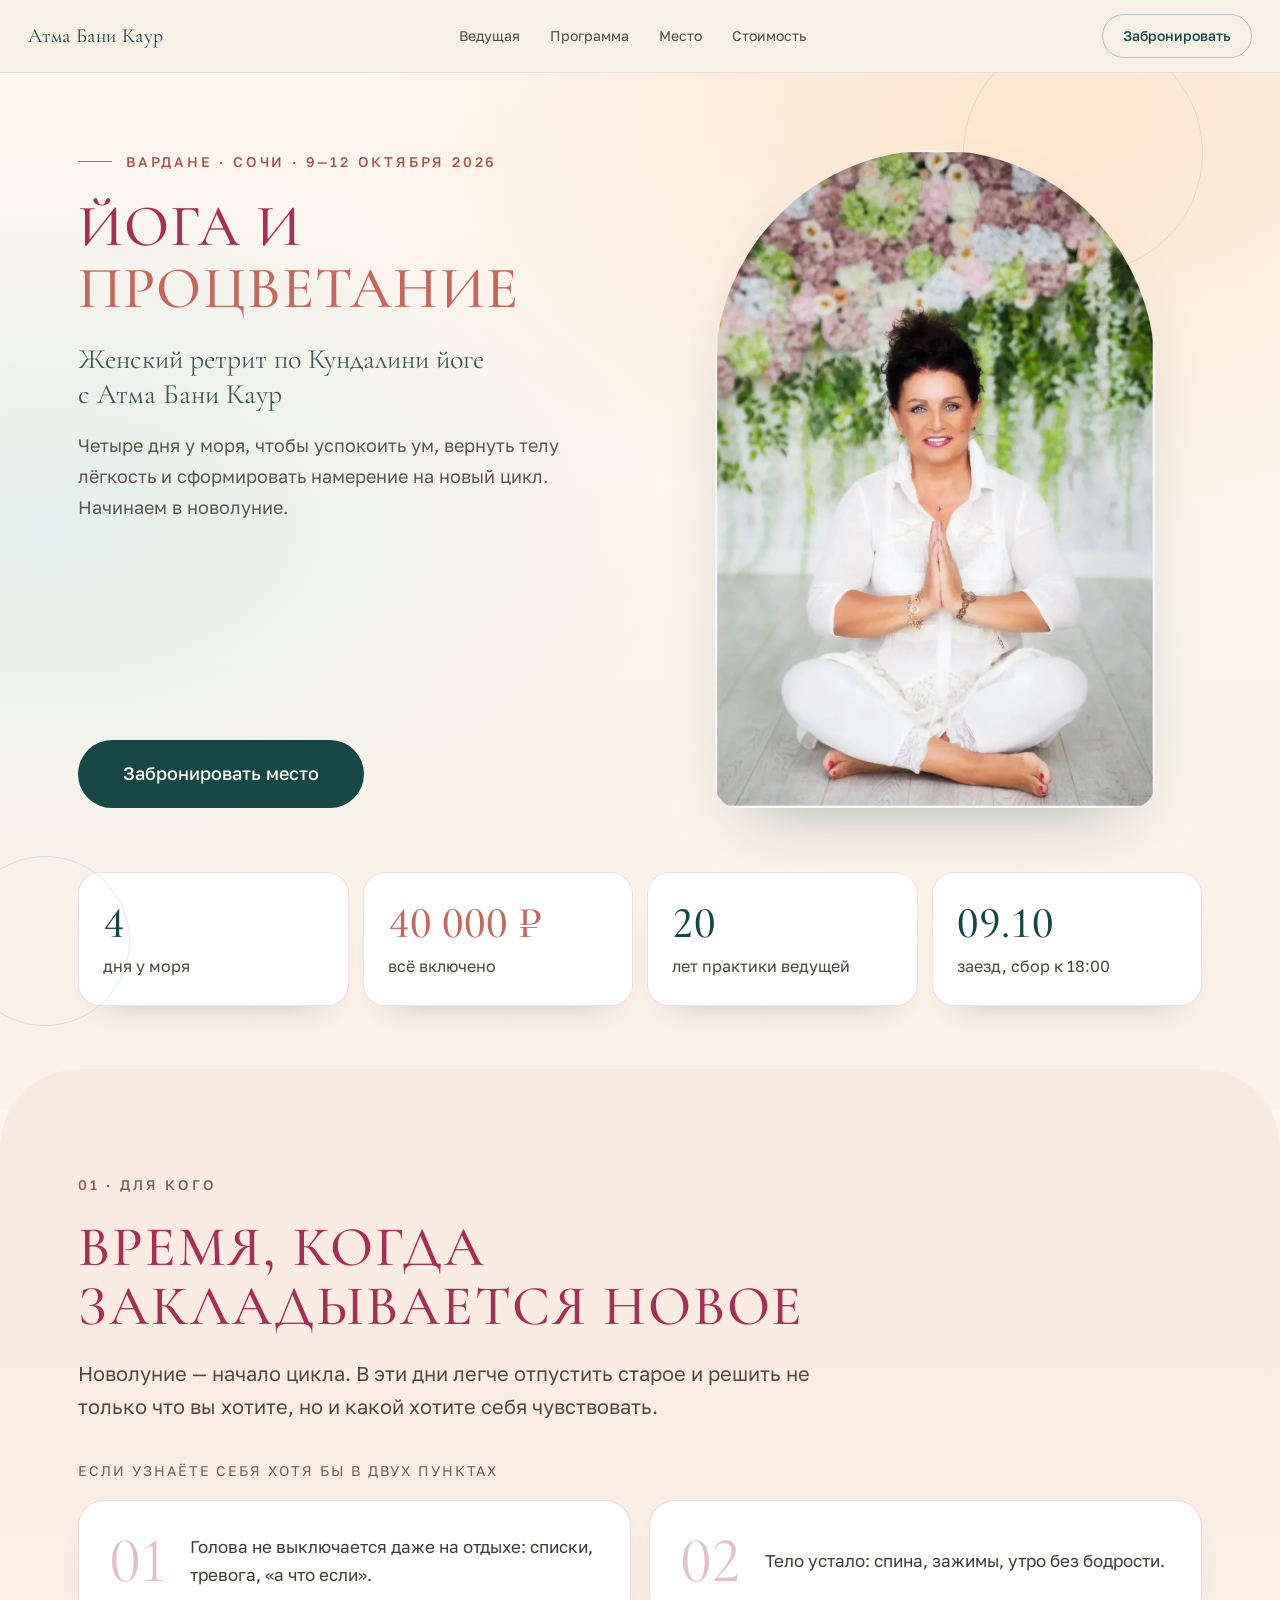
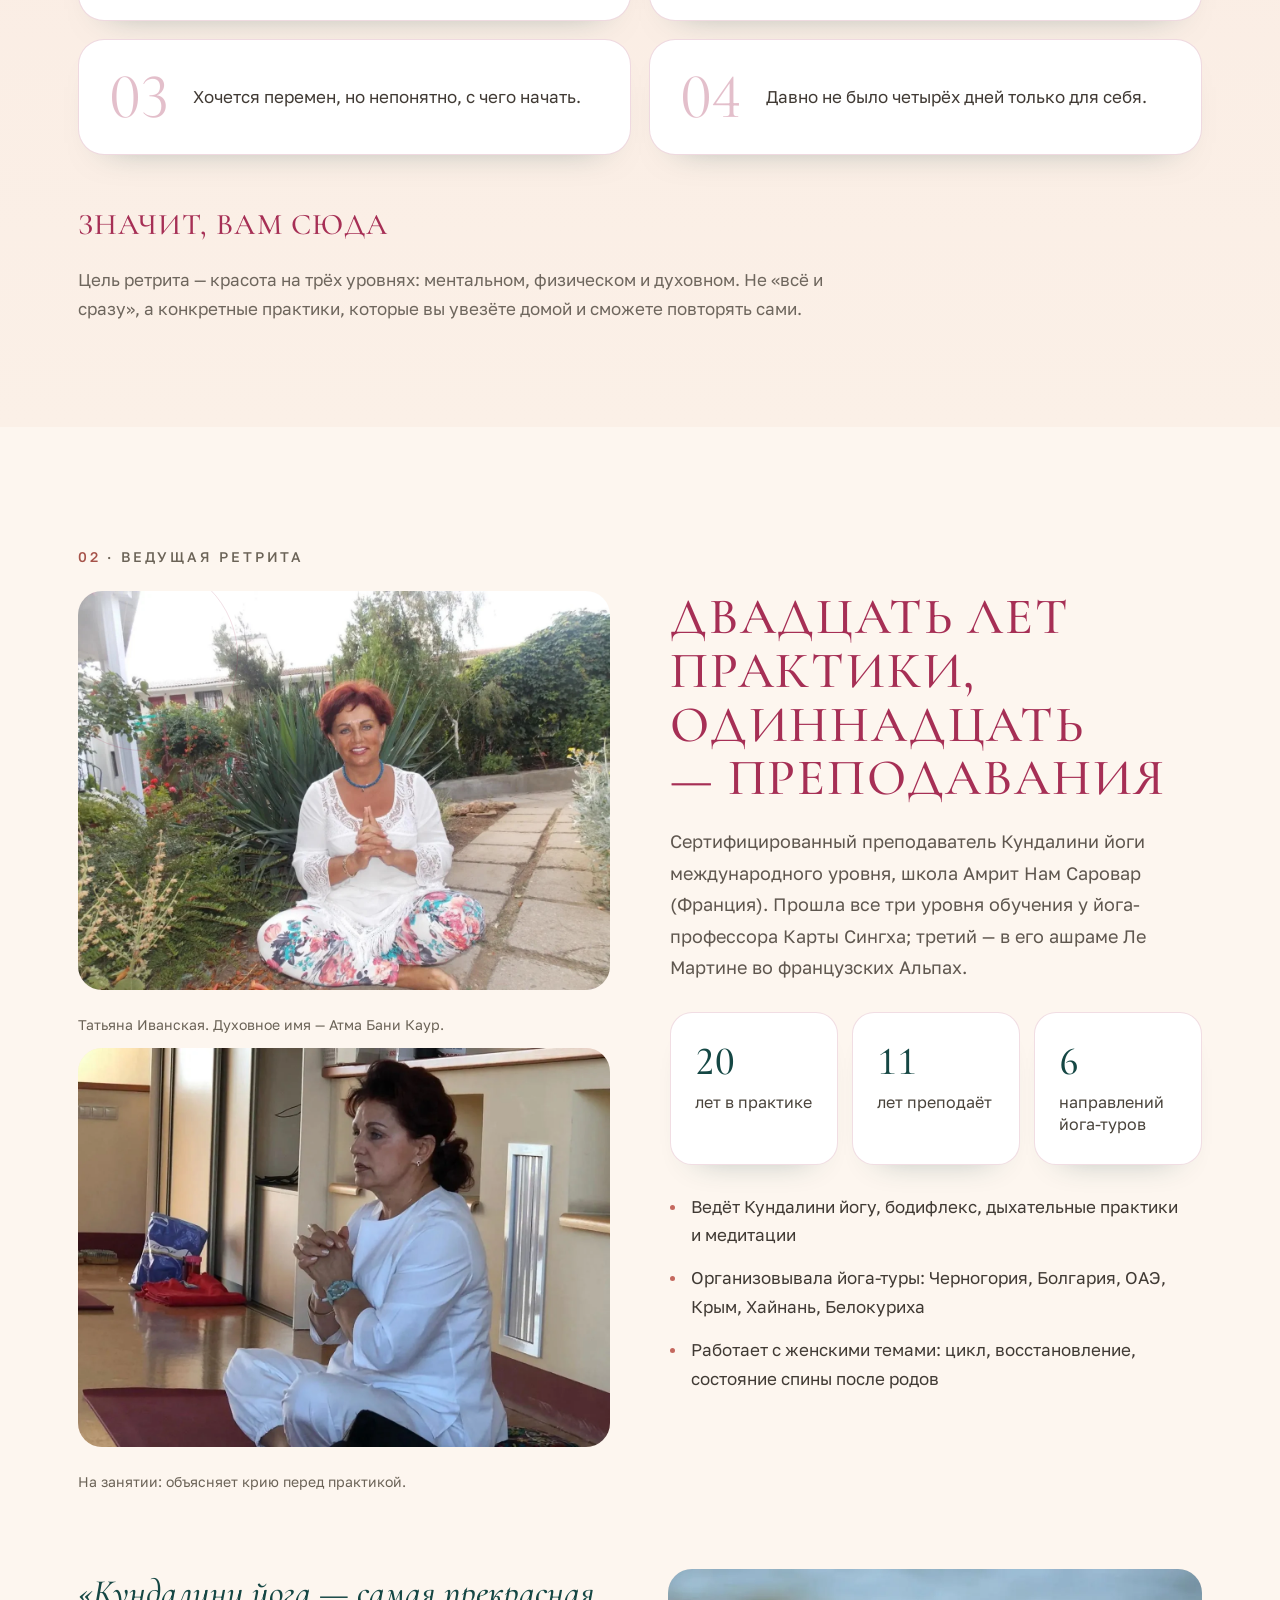
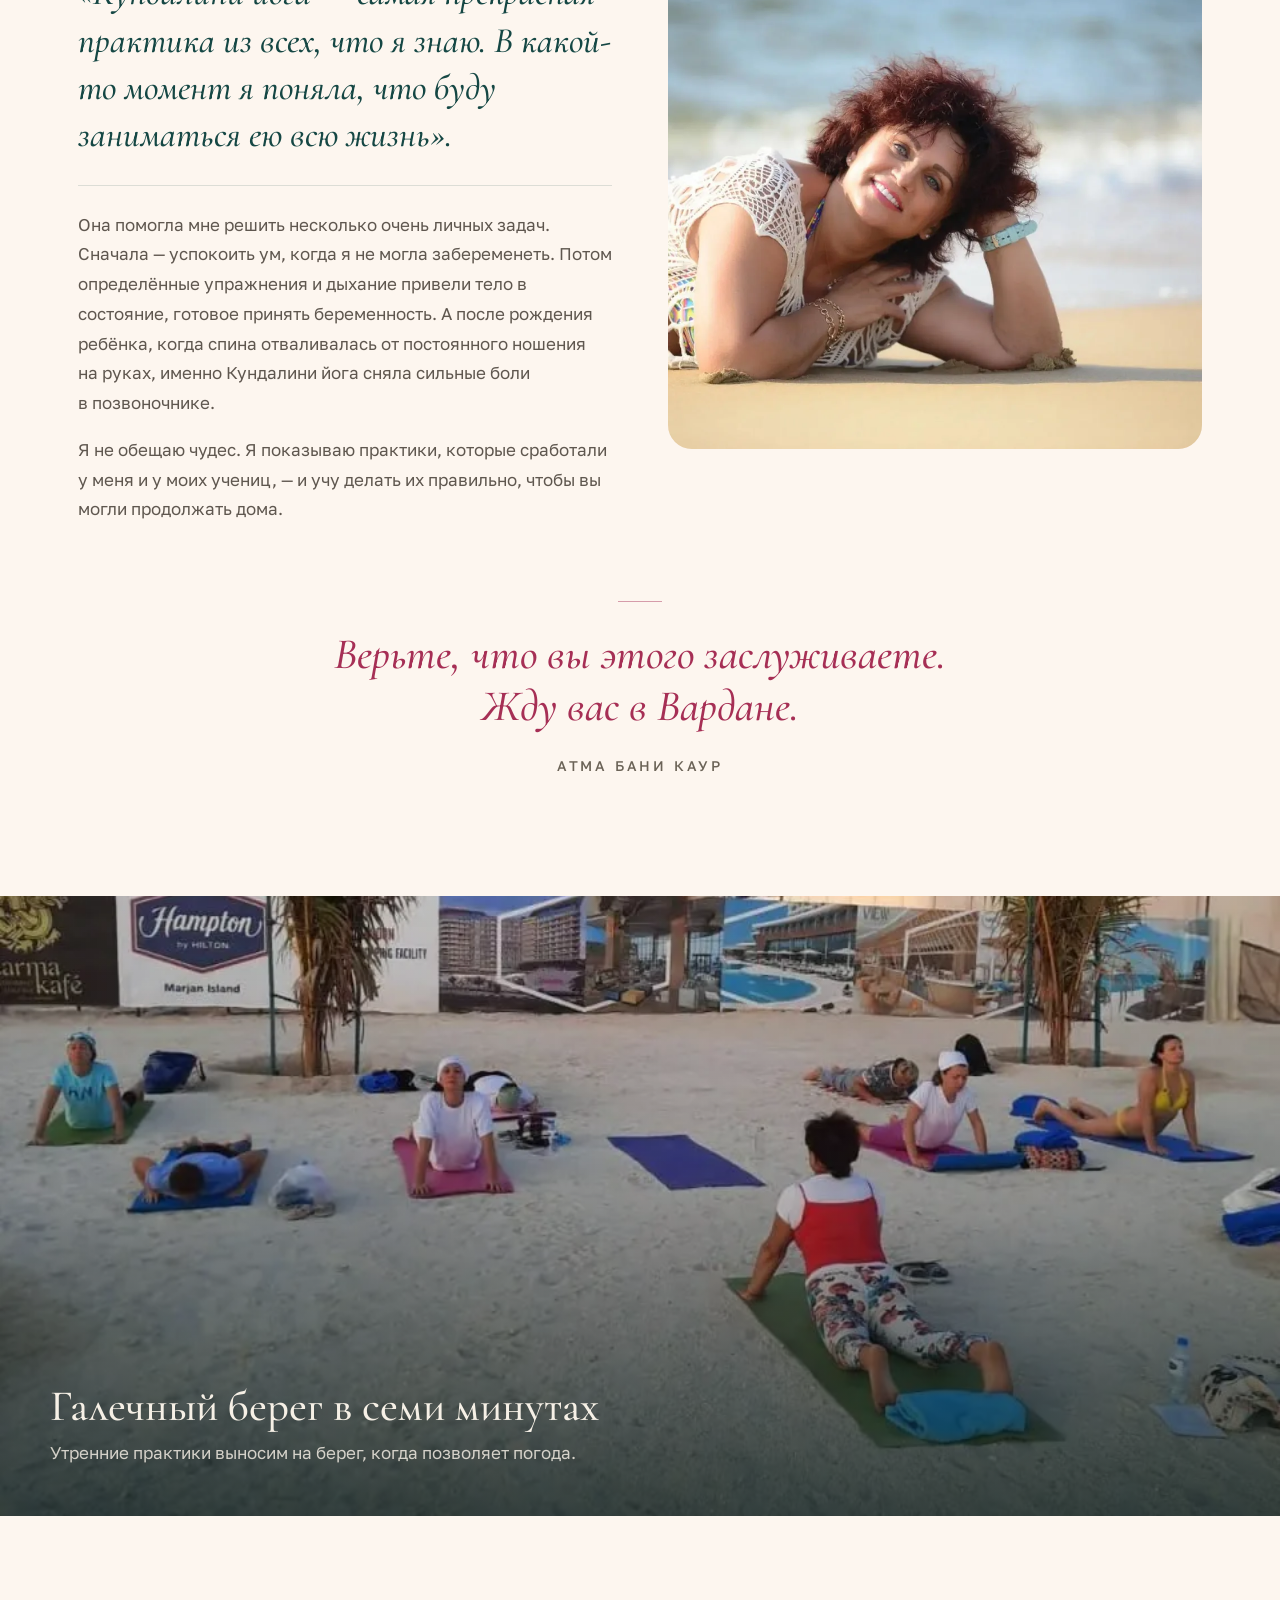
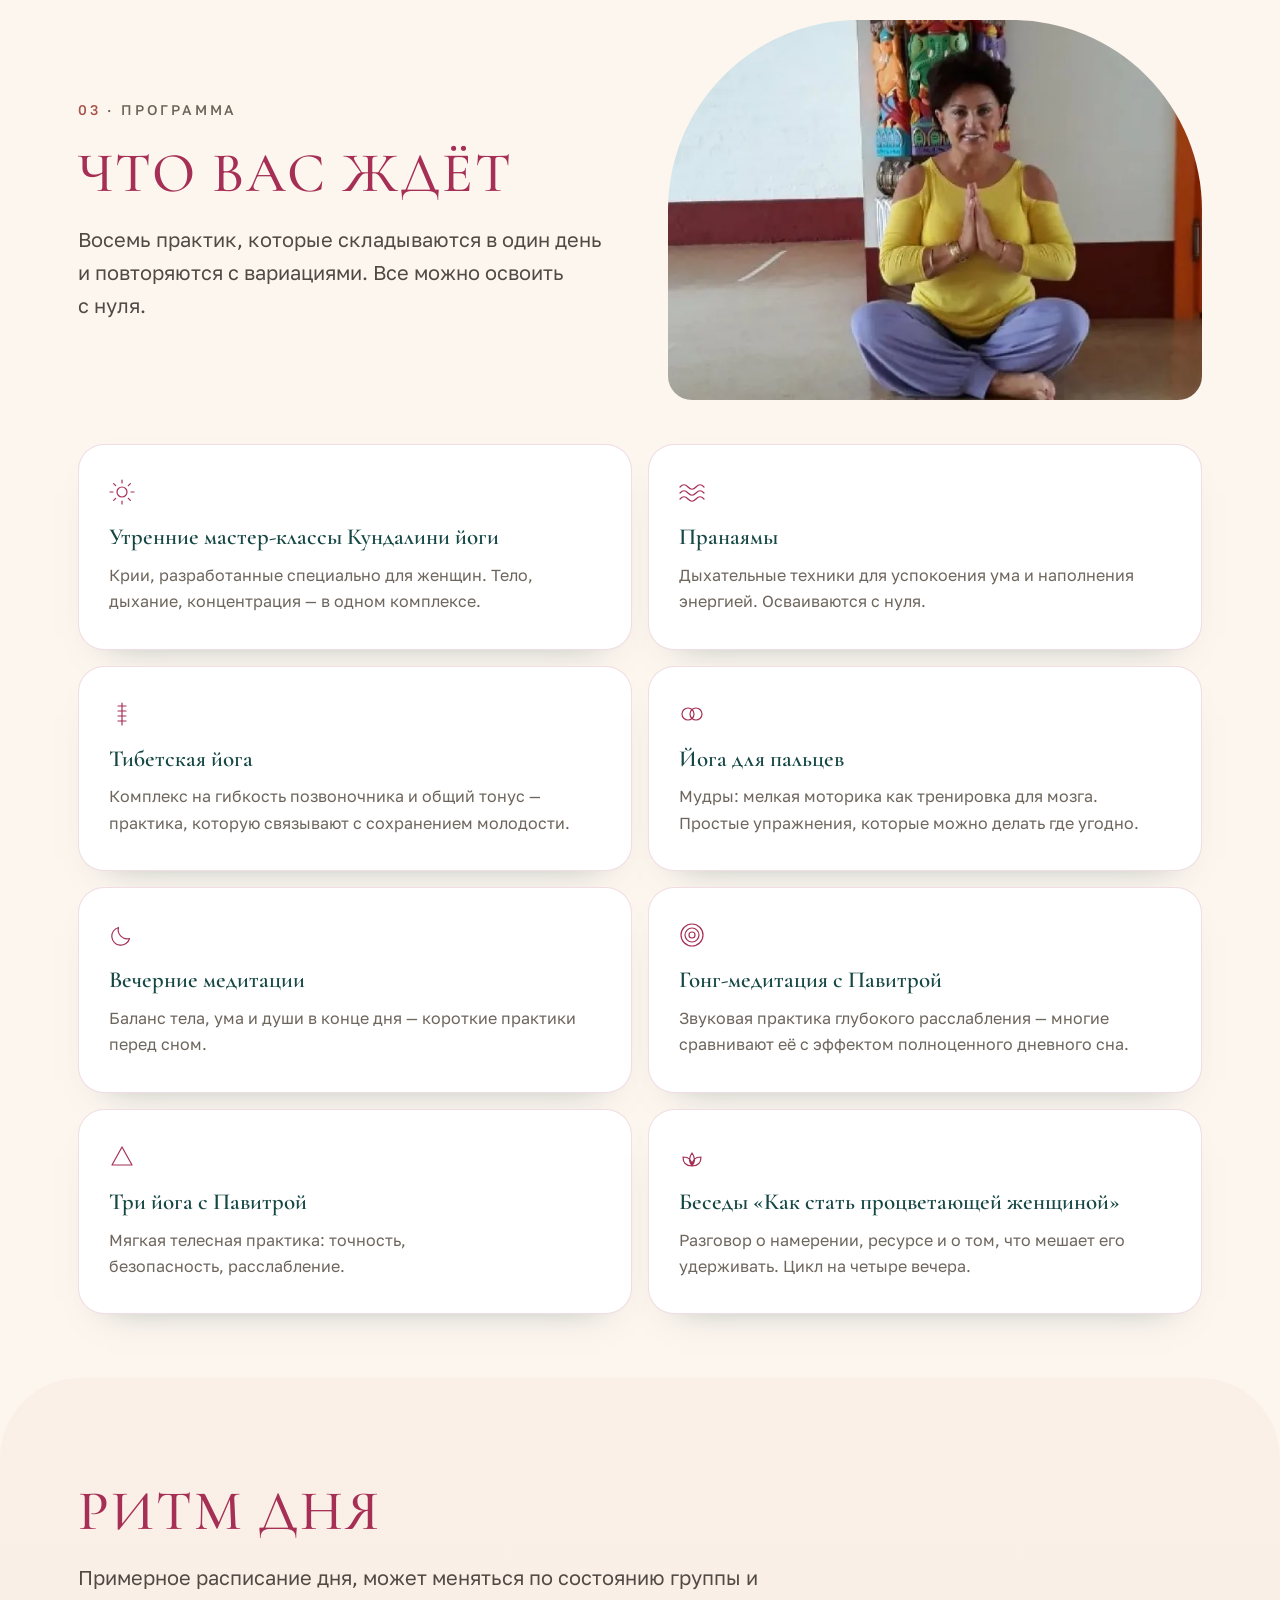
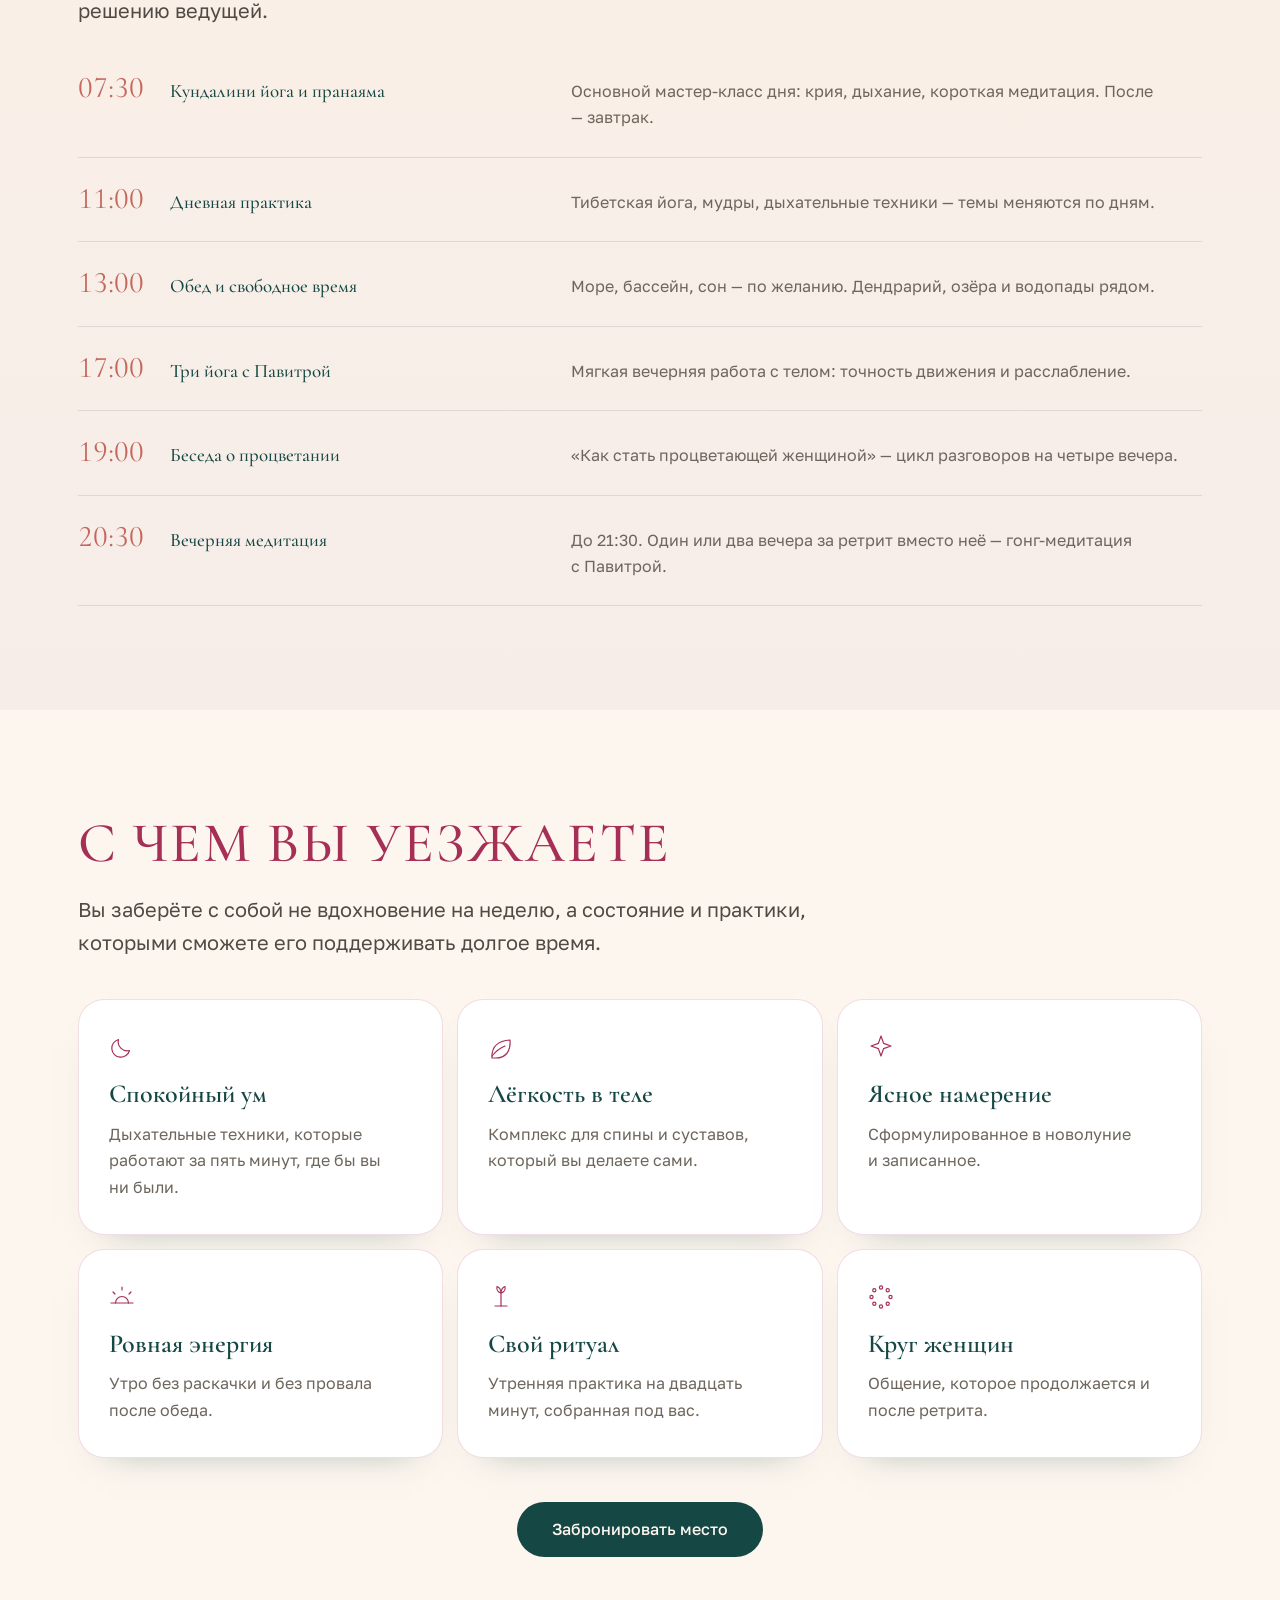
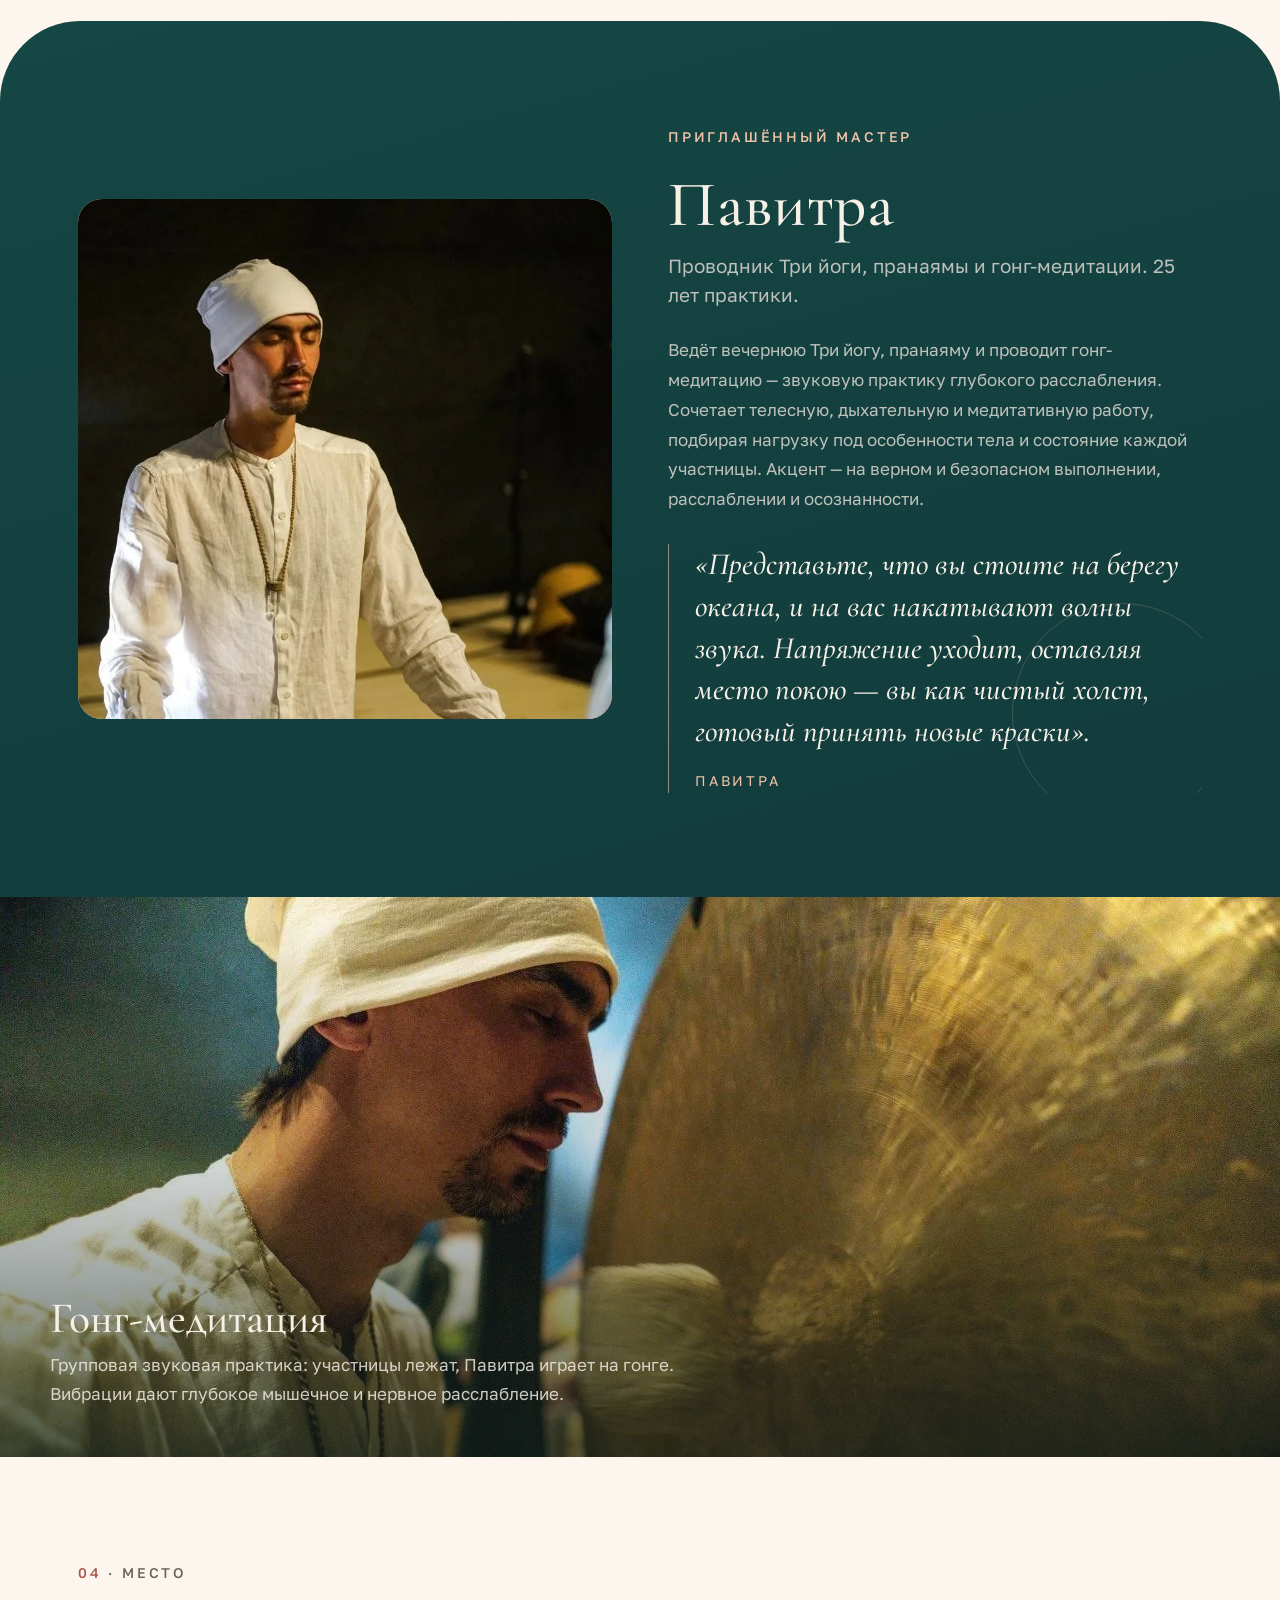
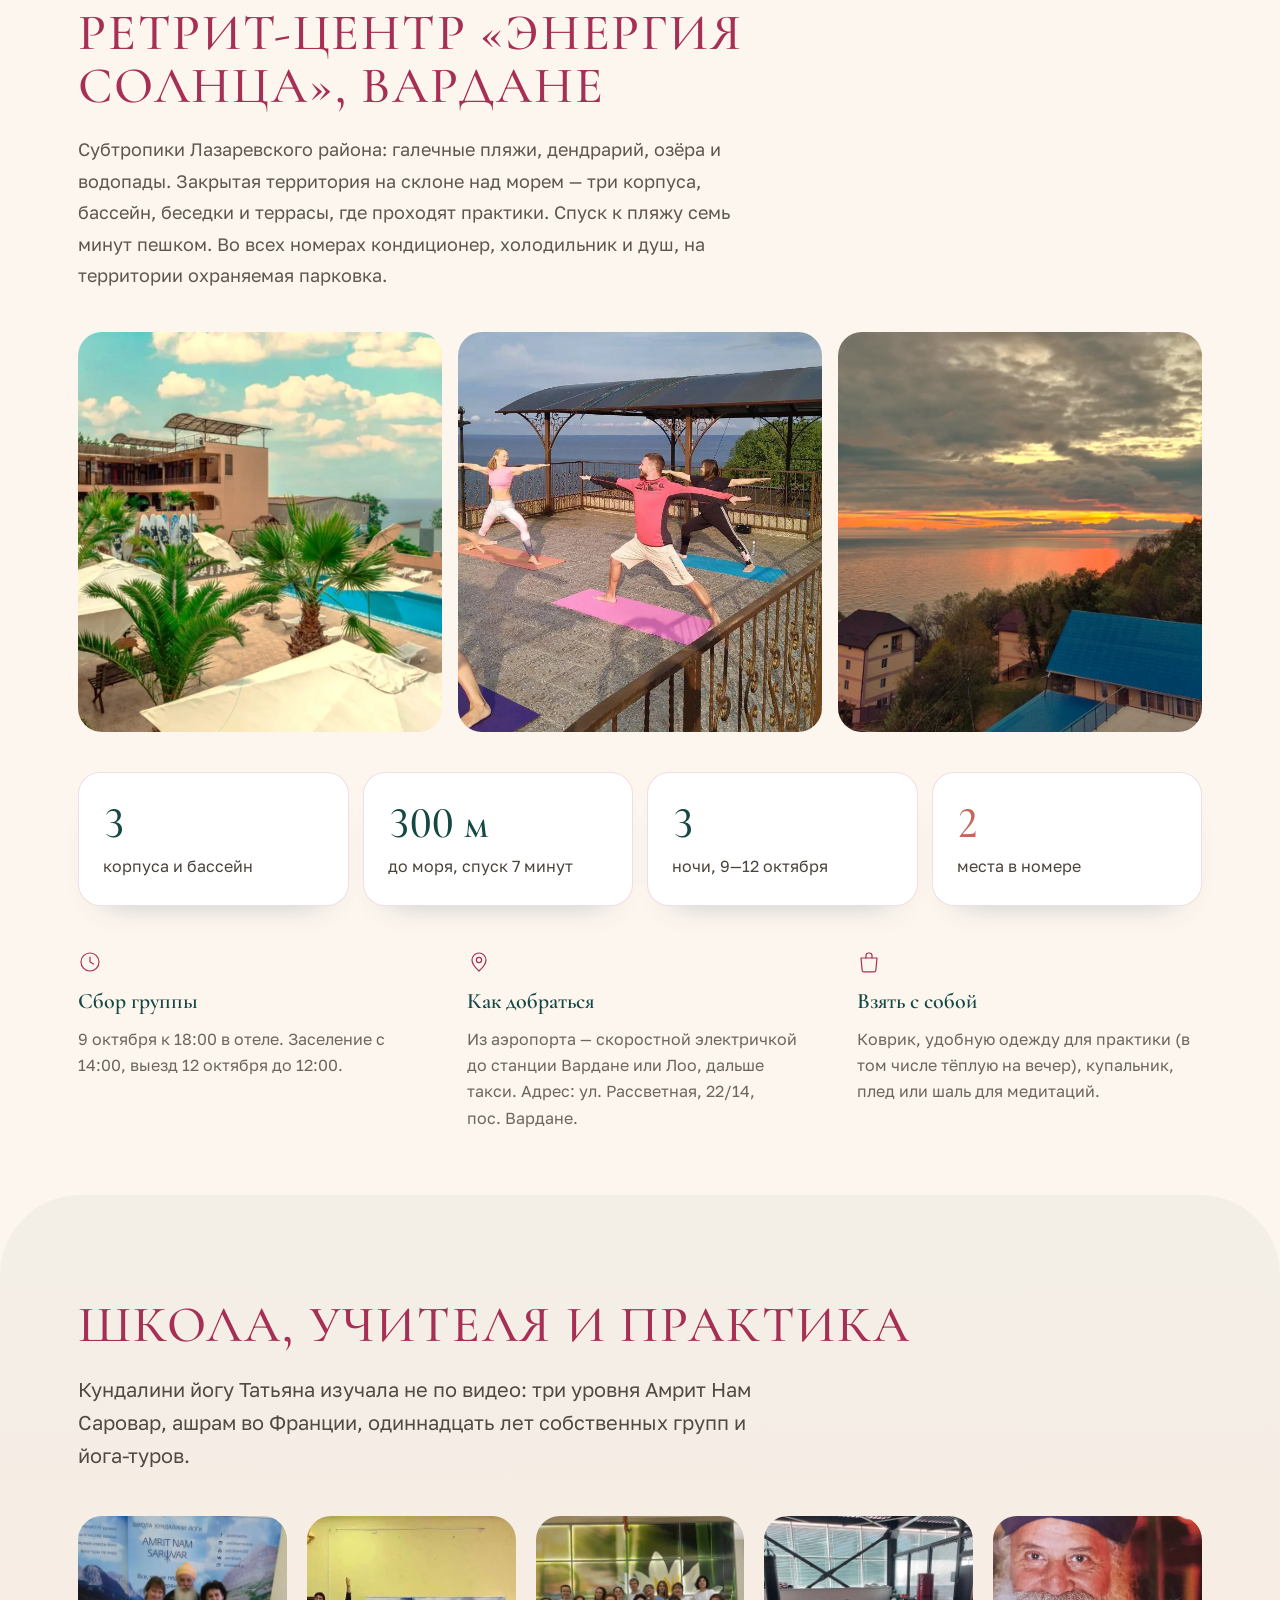
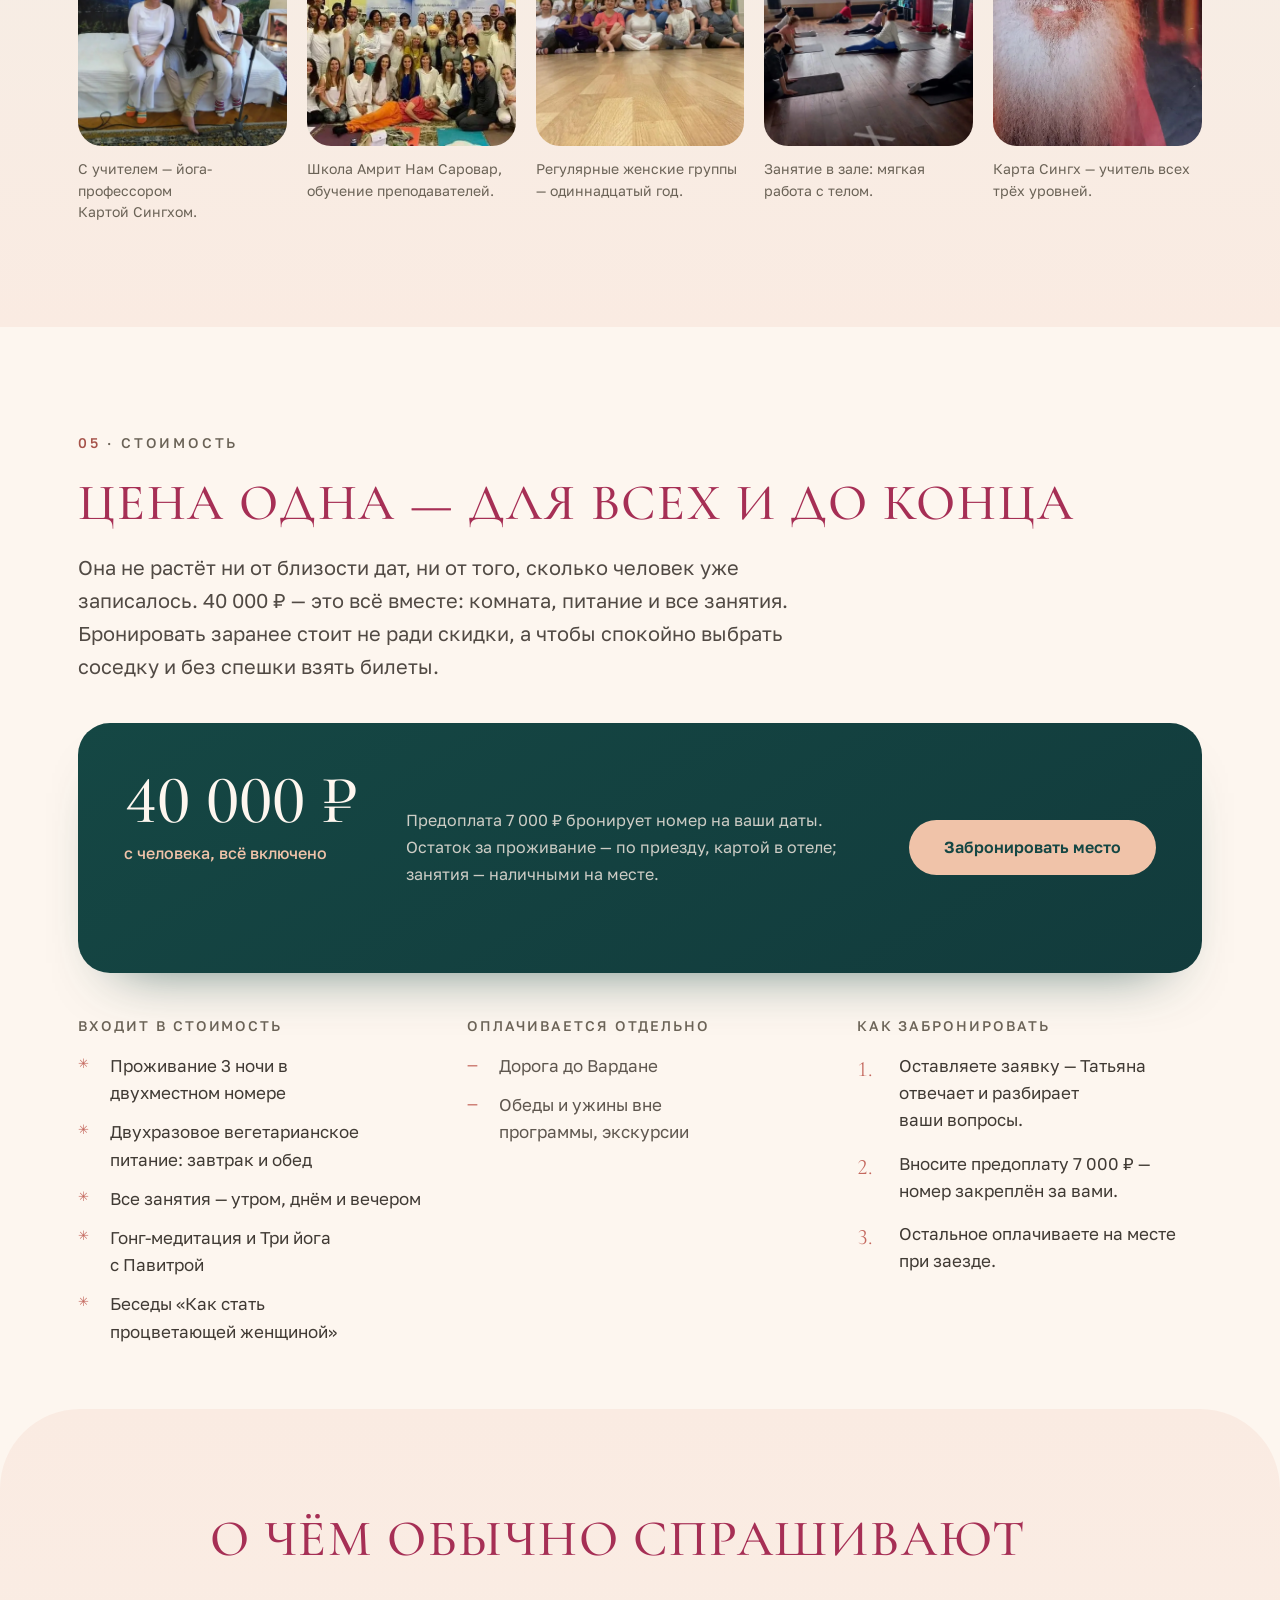
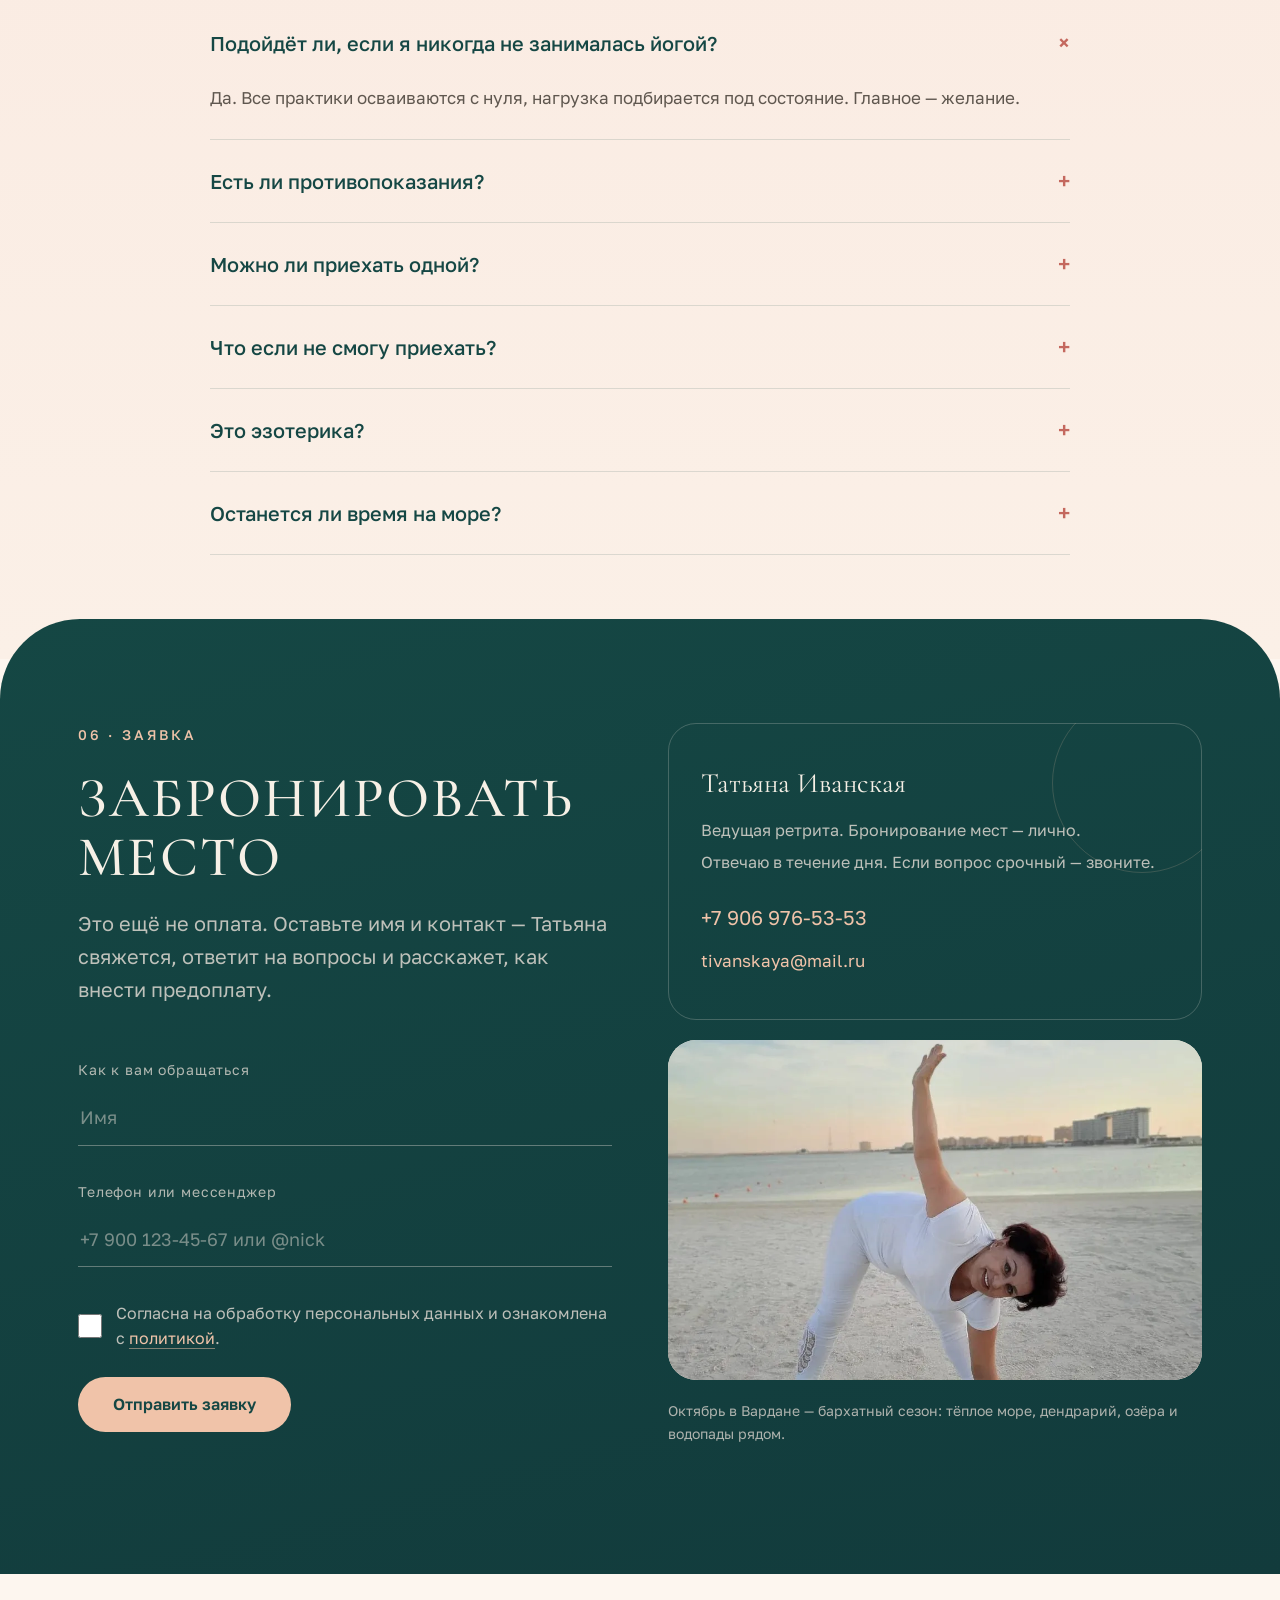
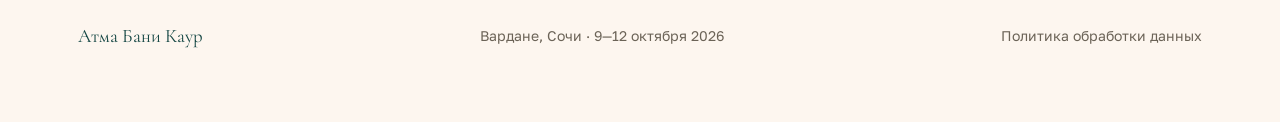
==== commit c400aa6e: "текст блока «Стоимость»: по-человечески вместо лендингового жаргона" ====
--- a/index.html
+++ b/index.html
@@ -403,8 +403,8 @@
   <section class="sec sec--ivory" id="price">
     <div class="wrap">
       <p class="rail rv"><b>05</b> · Стоимость</p>
-      <h2 class="h2--sm rv">Одна цена, без волн и наценок</h2>
-      <p class="lead text rv">Она не растёт по мере набора группы. Раньше забронируете — просто спокойнее выбираете соседку по номеру.</p>
+      <h2 class="h2--sm rv">Цена одна — для всех и до конца</h2>
+      <p class="lead text rv">Она не растёт ни от близости дат, ни от того, сколько человек уже записалось. 40 000 ₽ — это всё вместе: комната, питание и все занятия. Бронировать заранее стоит не ради скидки, а чтобы спокойно выбрать соседку и без спешки взять билеты.</p>
 
       <!-- бейдж «Осталось N мест» из макета не выводится: реального числа
            мест заказчица не называла (PENDING F-02), выдумывать дефицит нельзя -->
--- a/css/utilities.css
+++ b/css/utilities.css
@@ -14,8 +14,8 @@
 
 .proof figure:nth-child(1) img { object-position:center 34%; }
 .proof figure:nth-child(2) img { object-position:center 50%; }
-.proof figure:nth-child(3) img { object-position:center 30%; }
-.proof figure:nth-child(4) img { object-position:center 45%; }
+.proof figure:nth-child(3) img { object-position:center 20%; }
+.proof figure:nth-child(4) img { object-position:center 38%; }
 .proof figure:nth-child(5) img { object-position:center 22%; }
 
 .venue-photos .ph:nth-child(2) img { object-position:center 50%; }
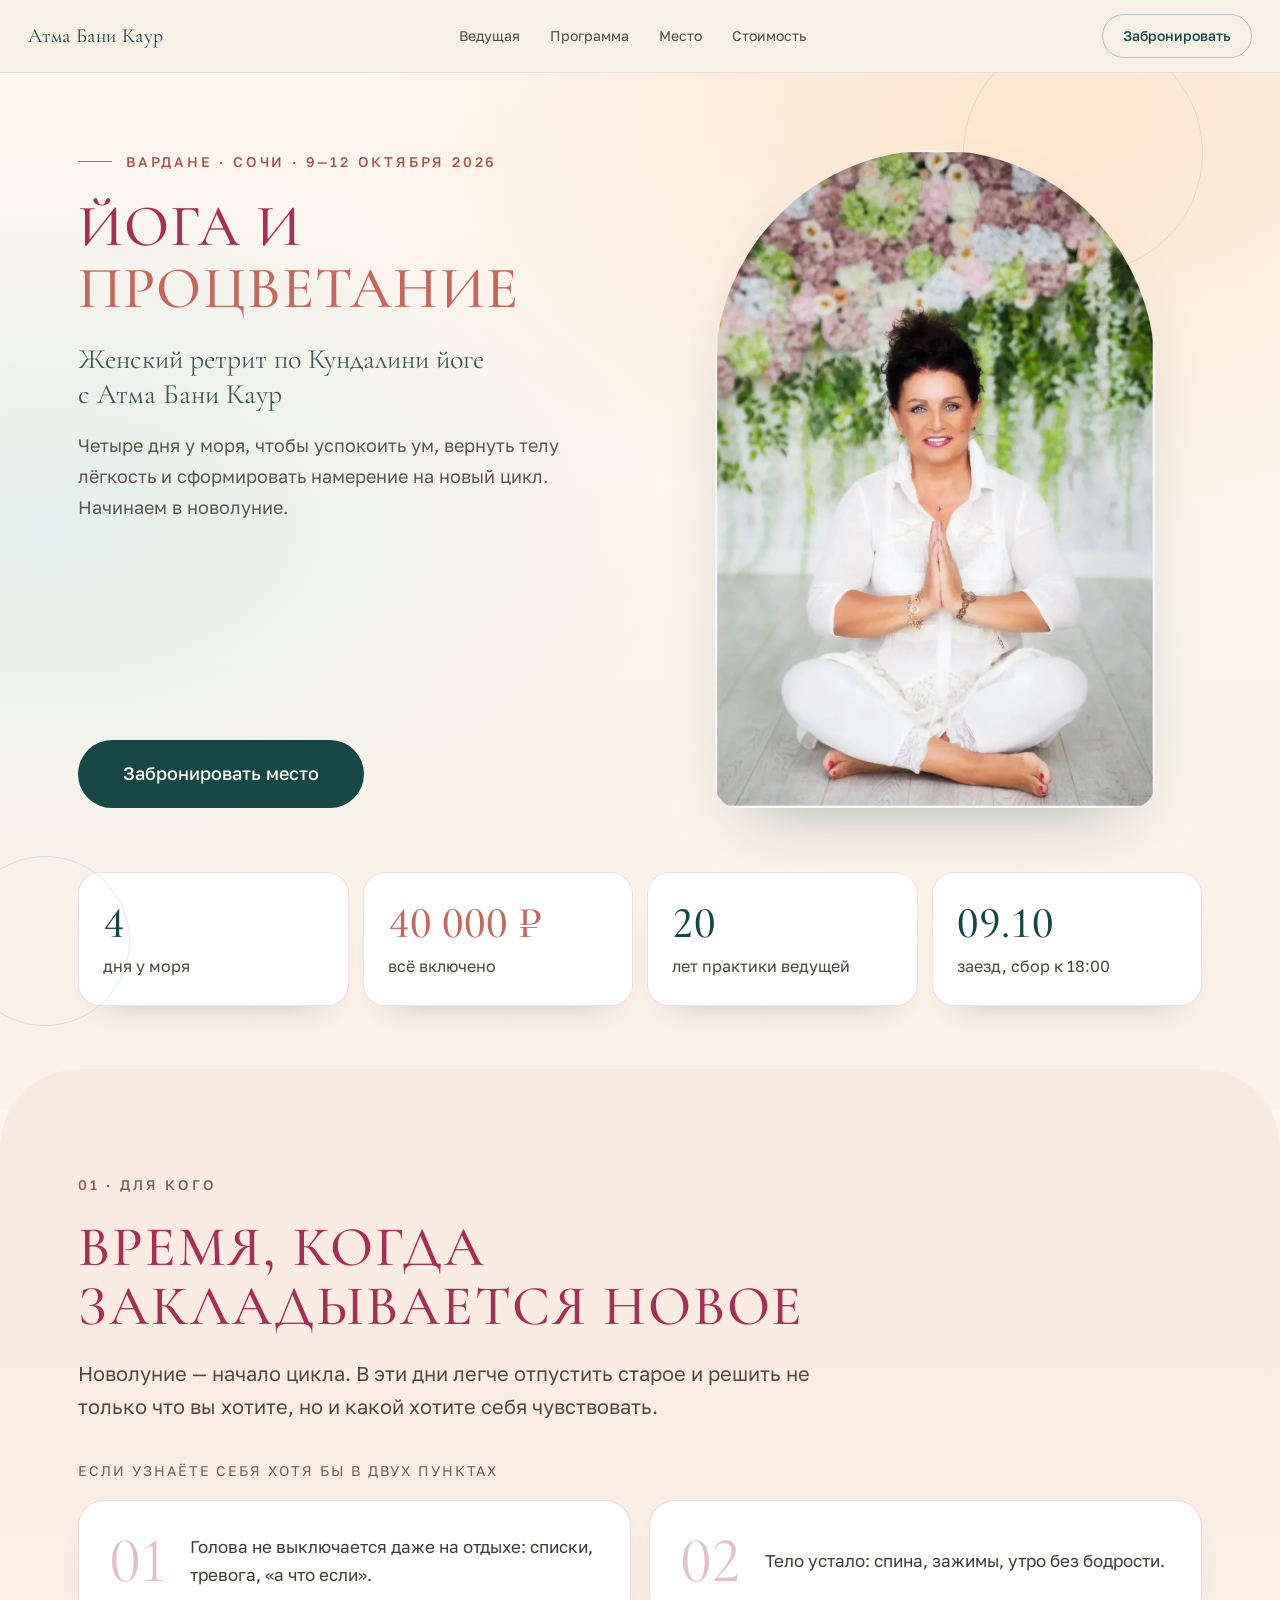
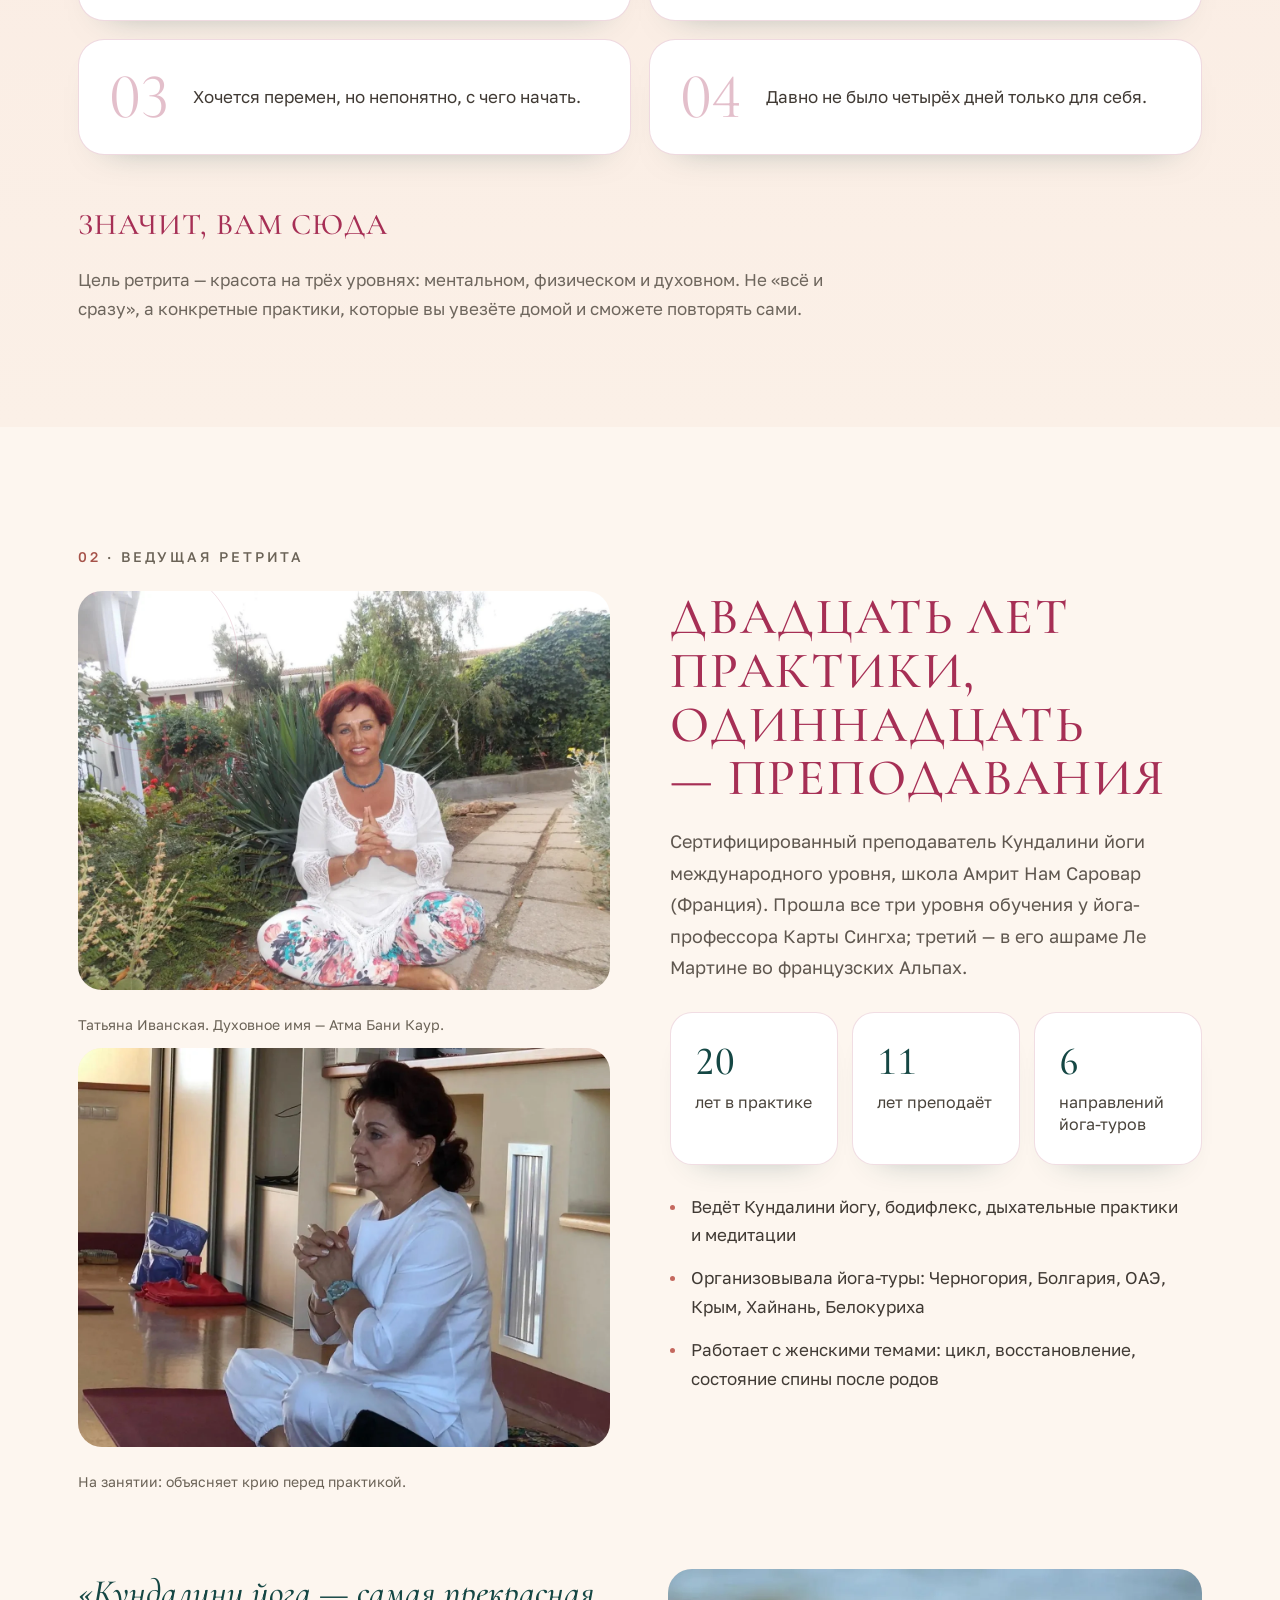
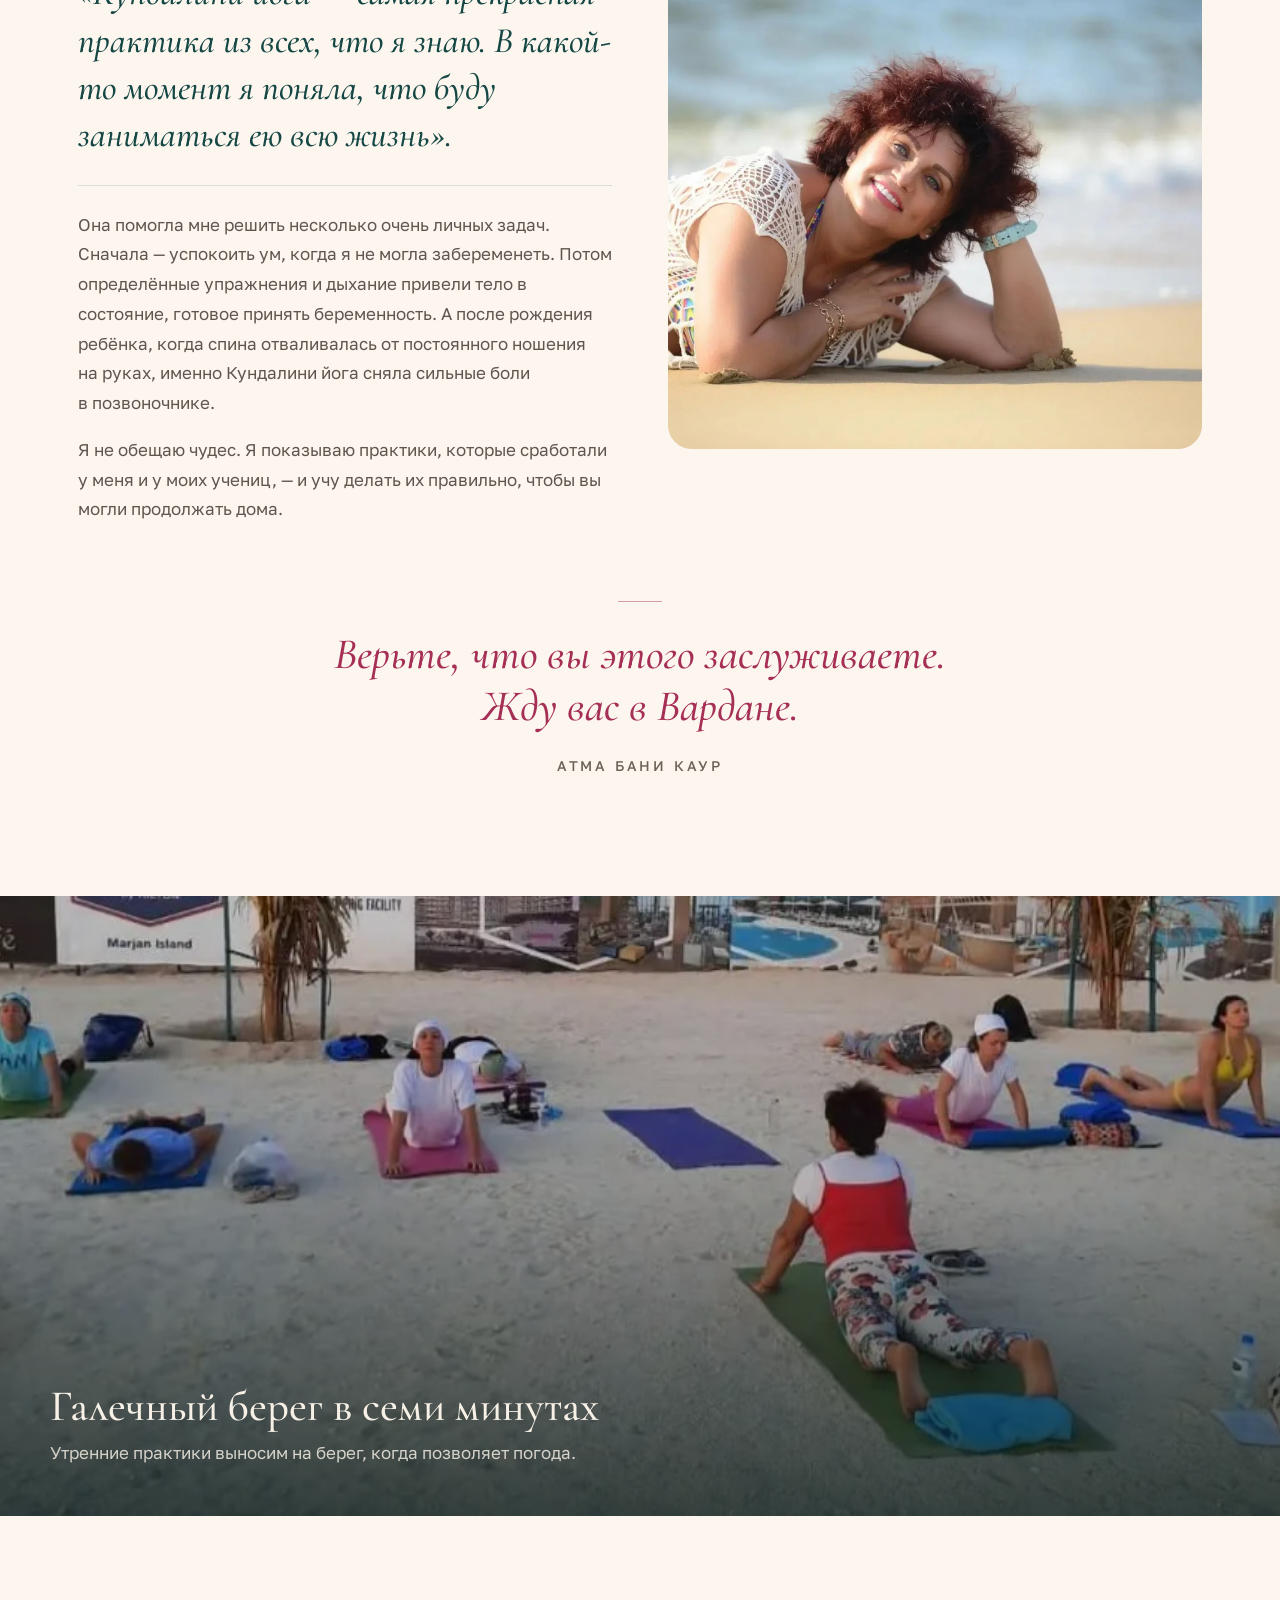
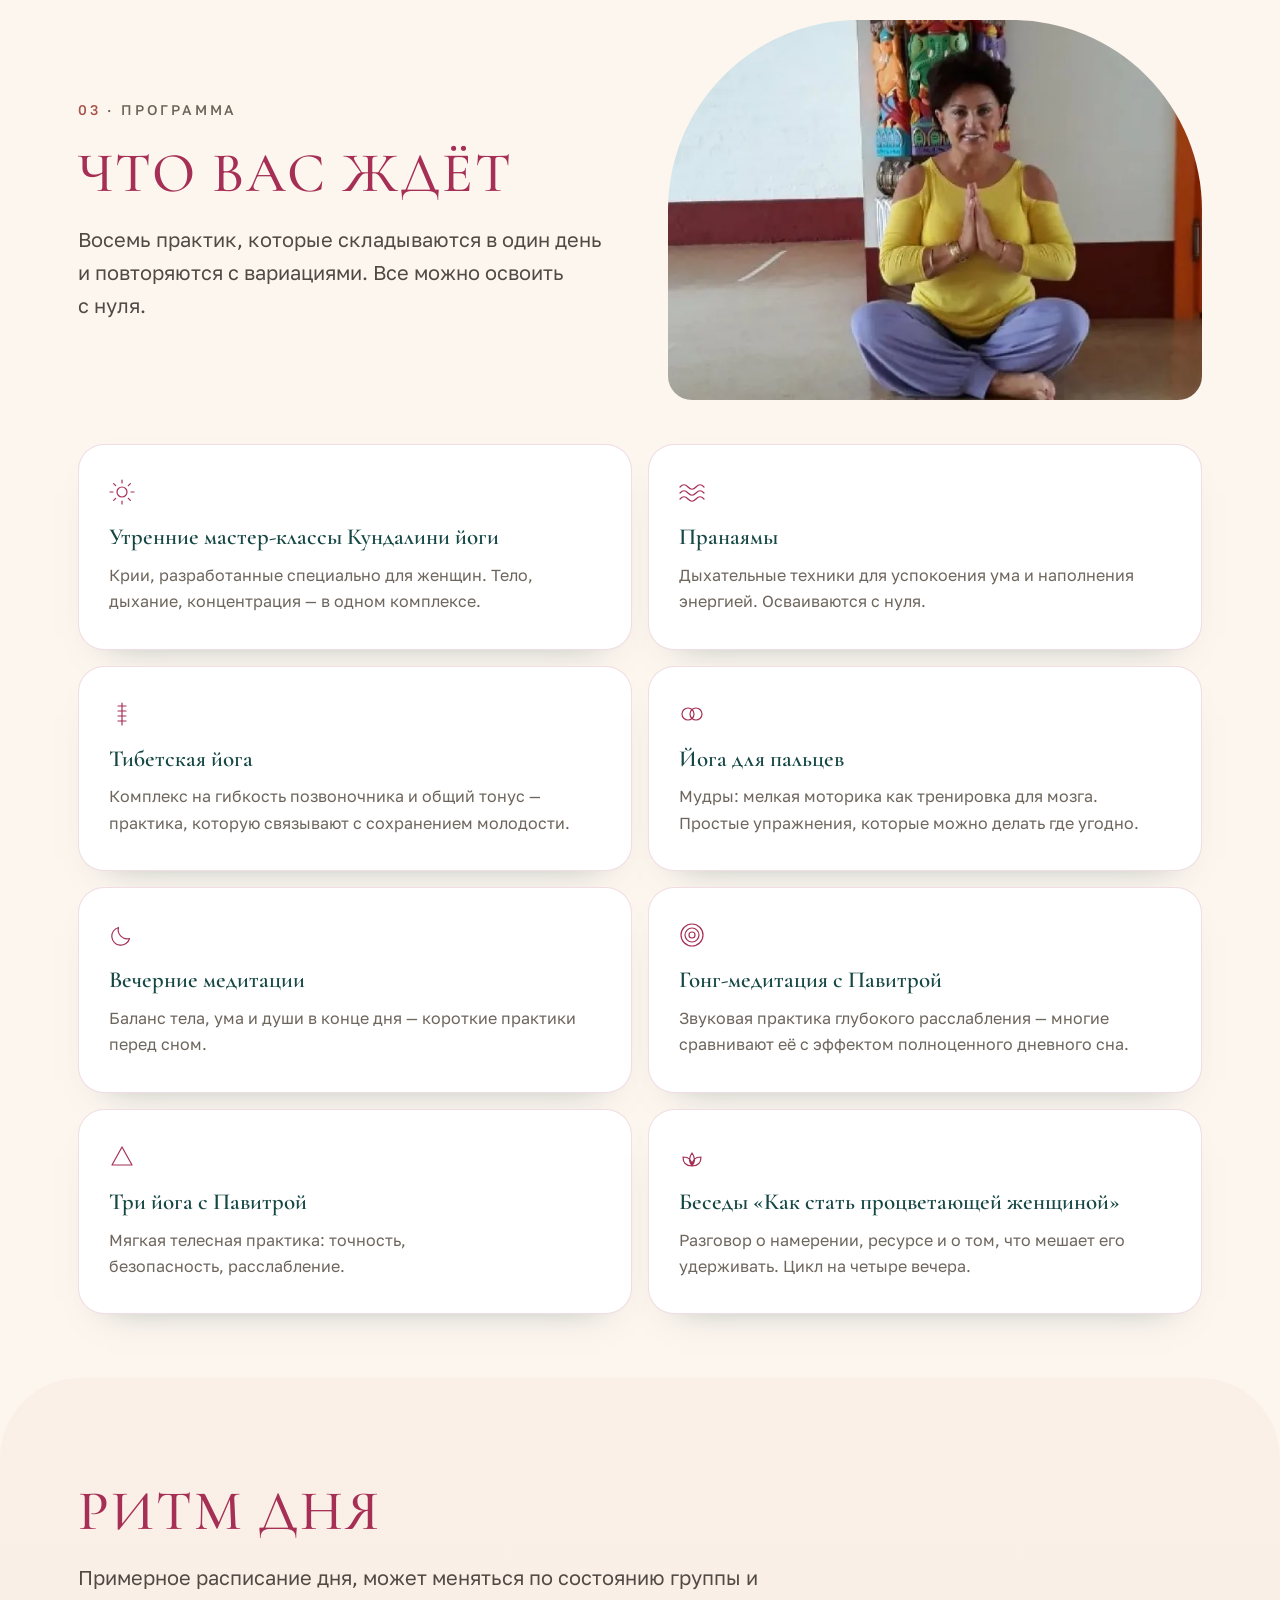
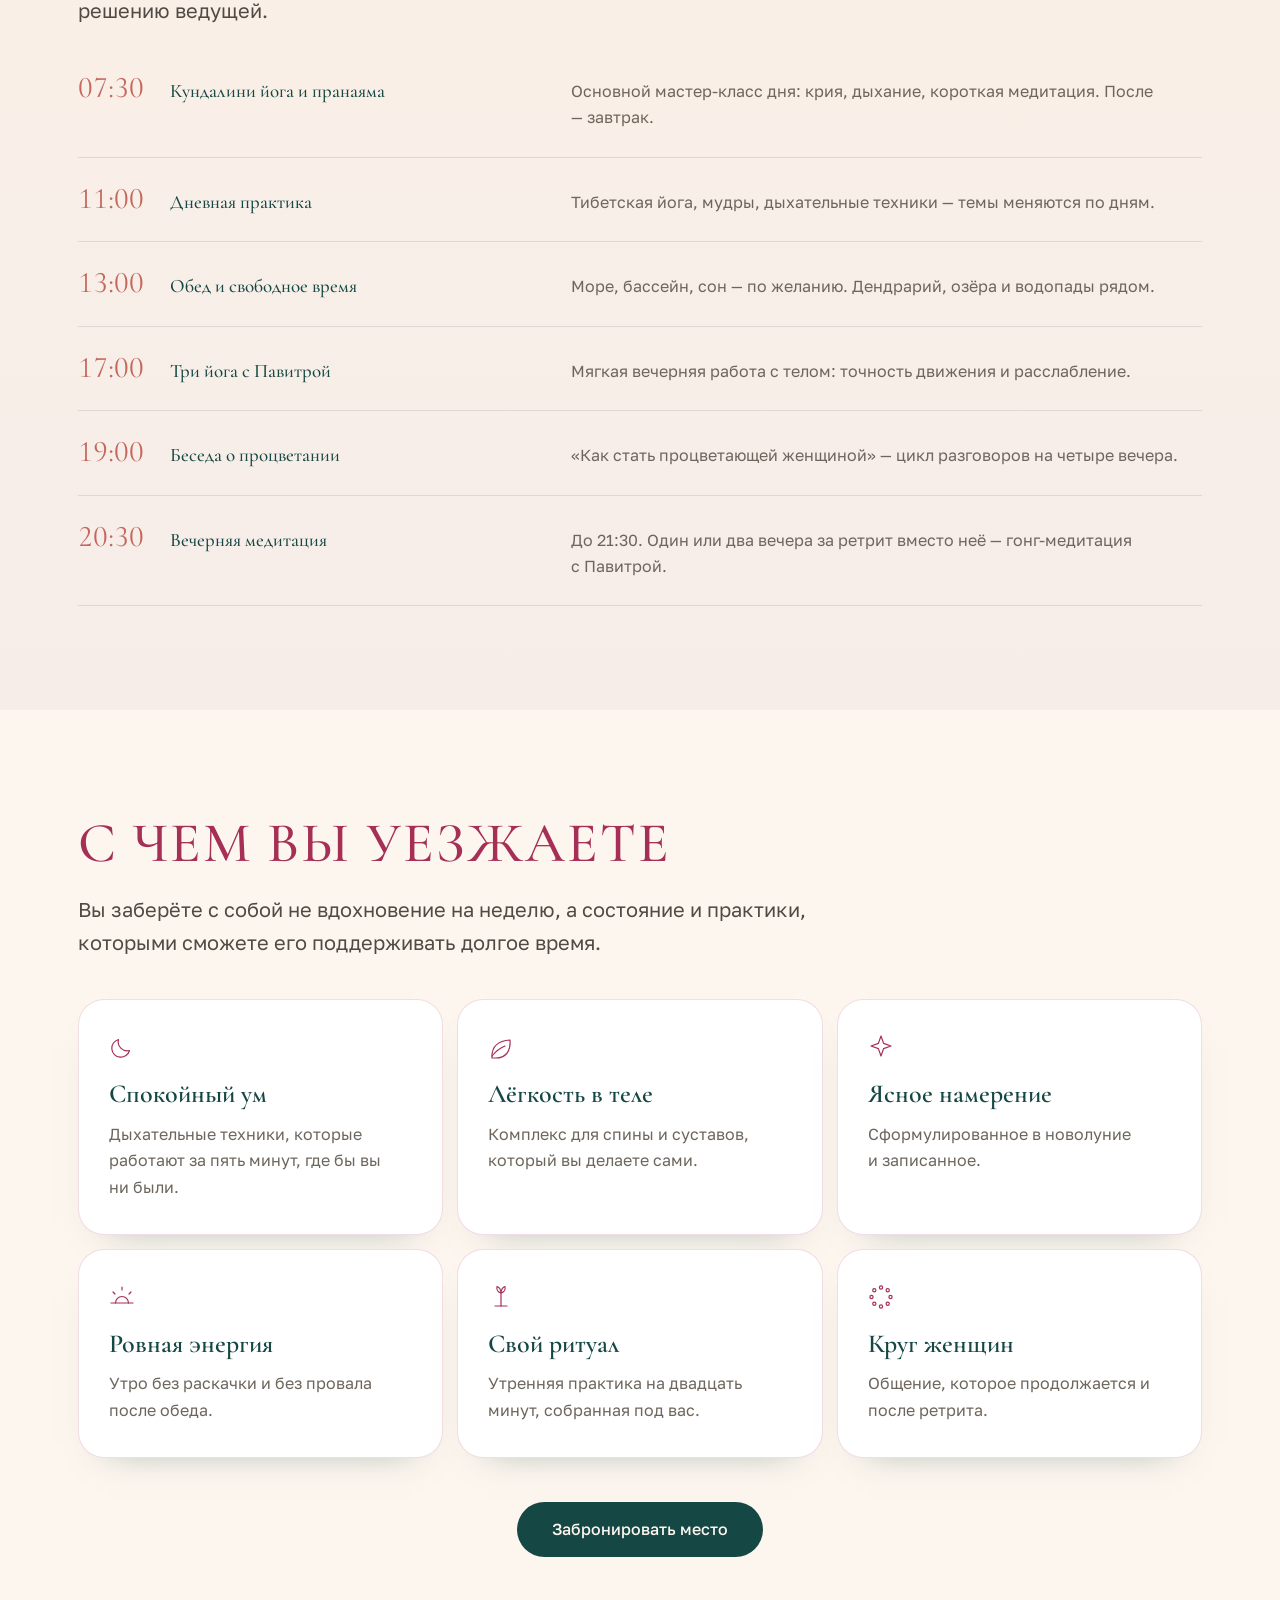
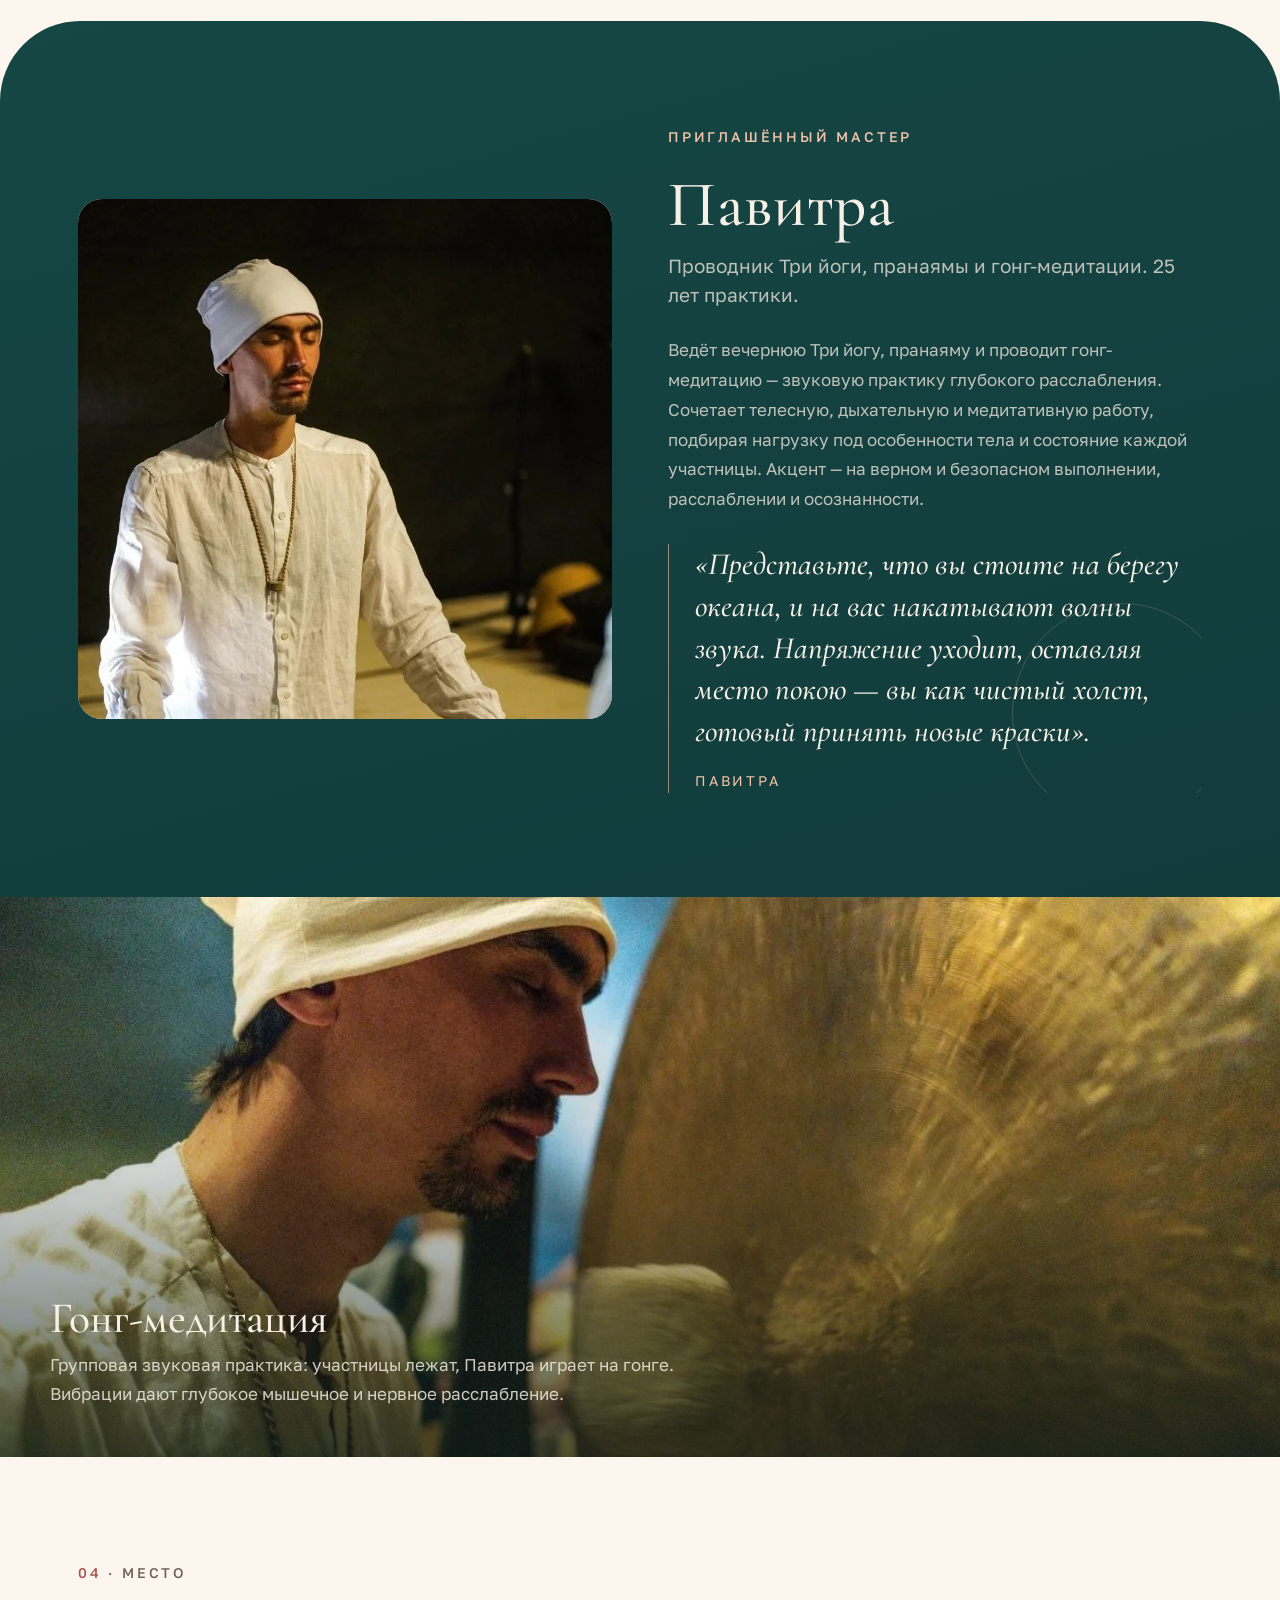
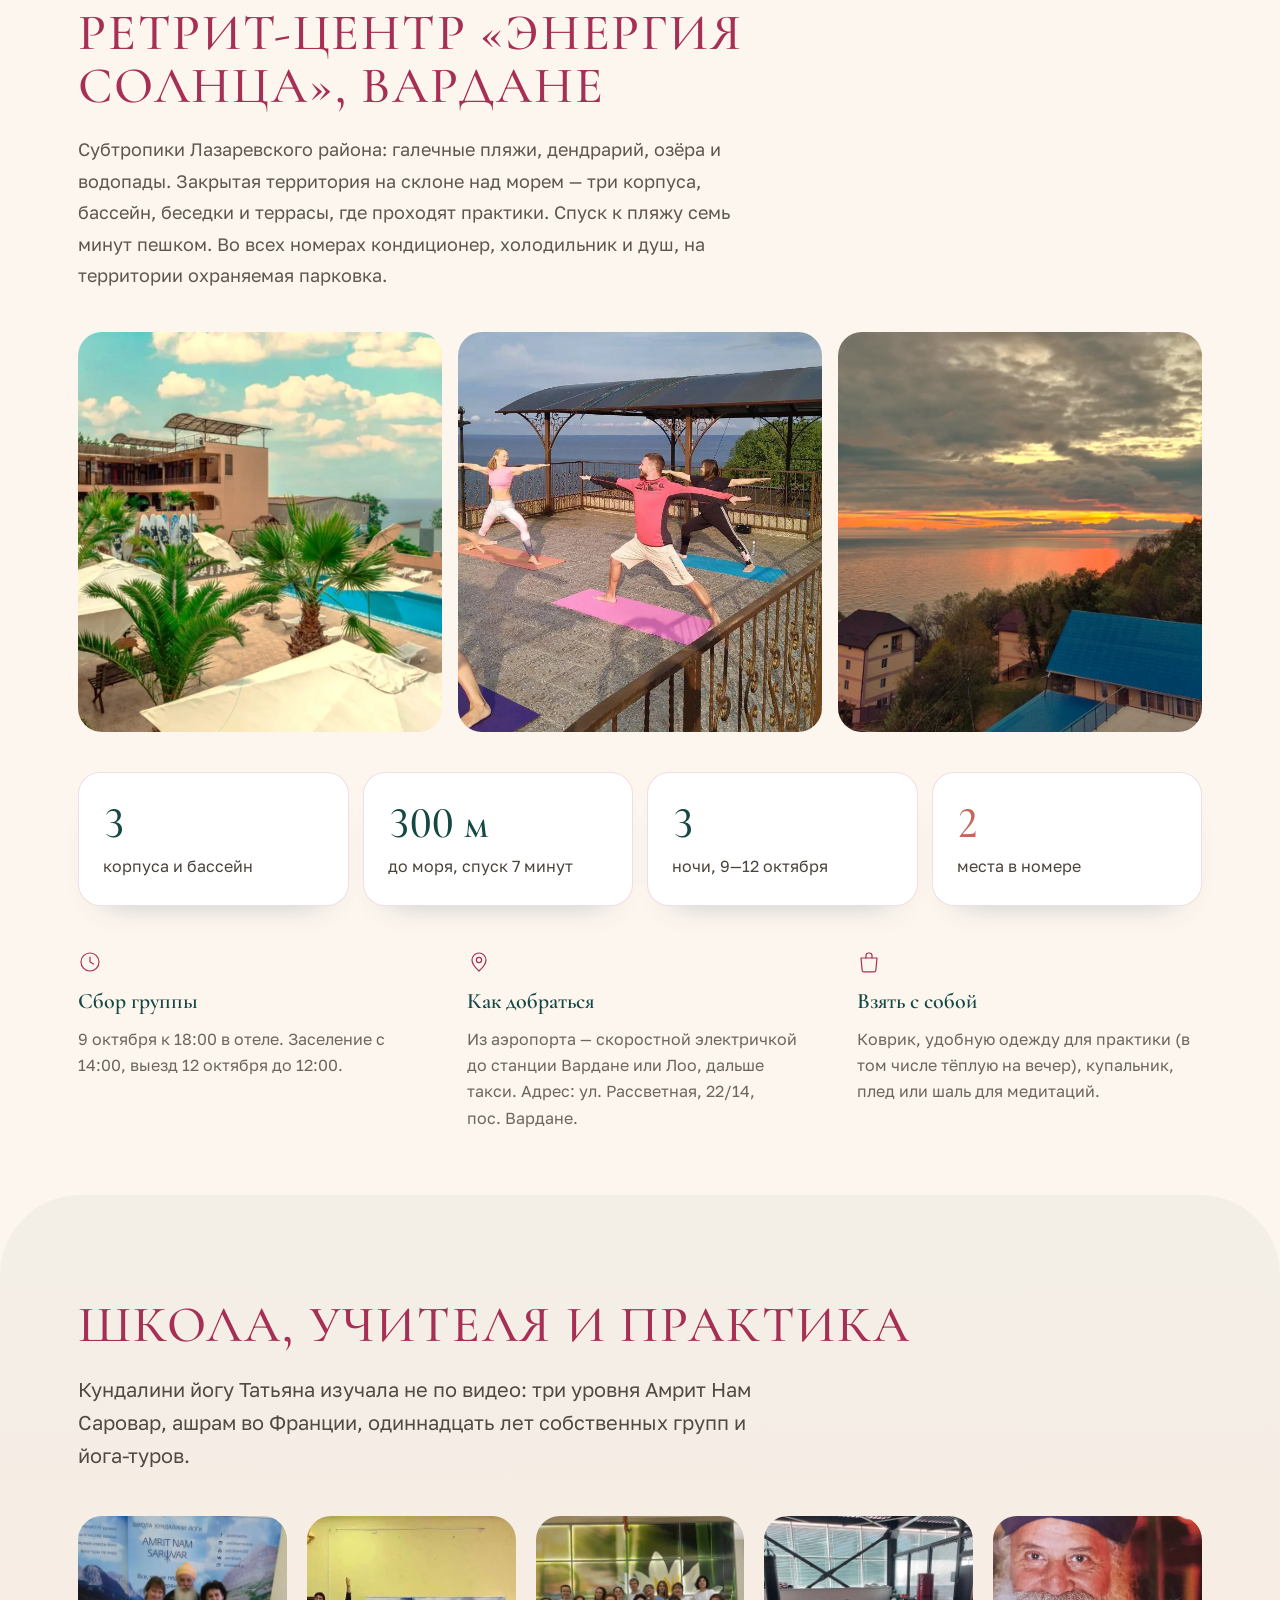
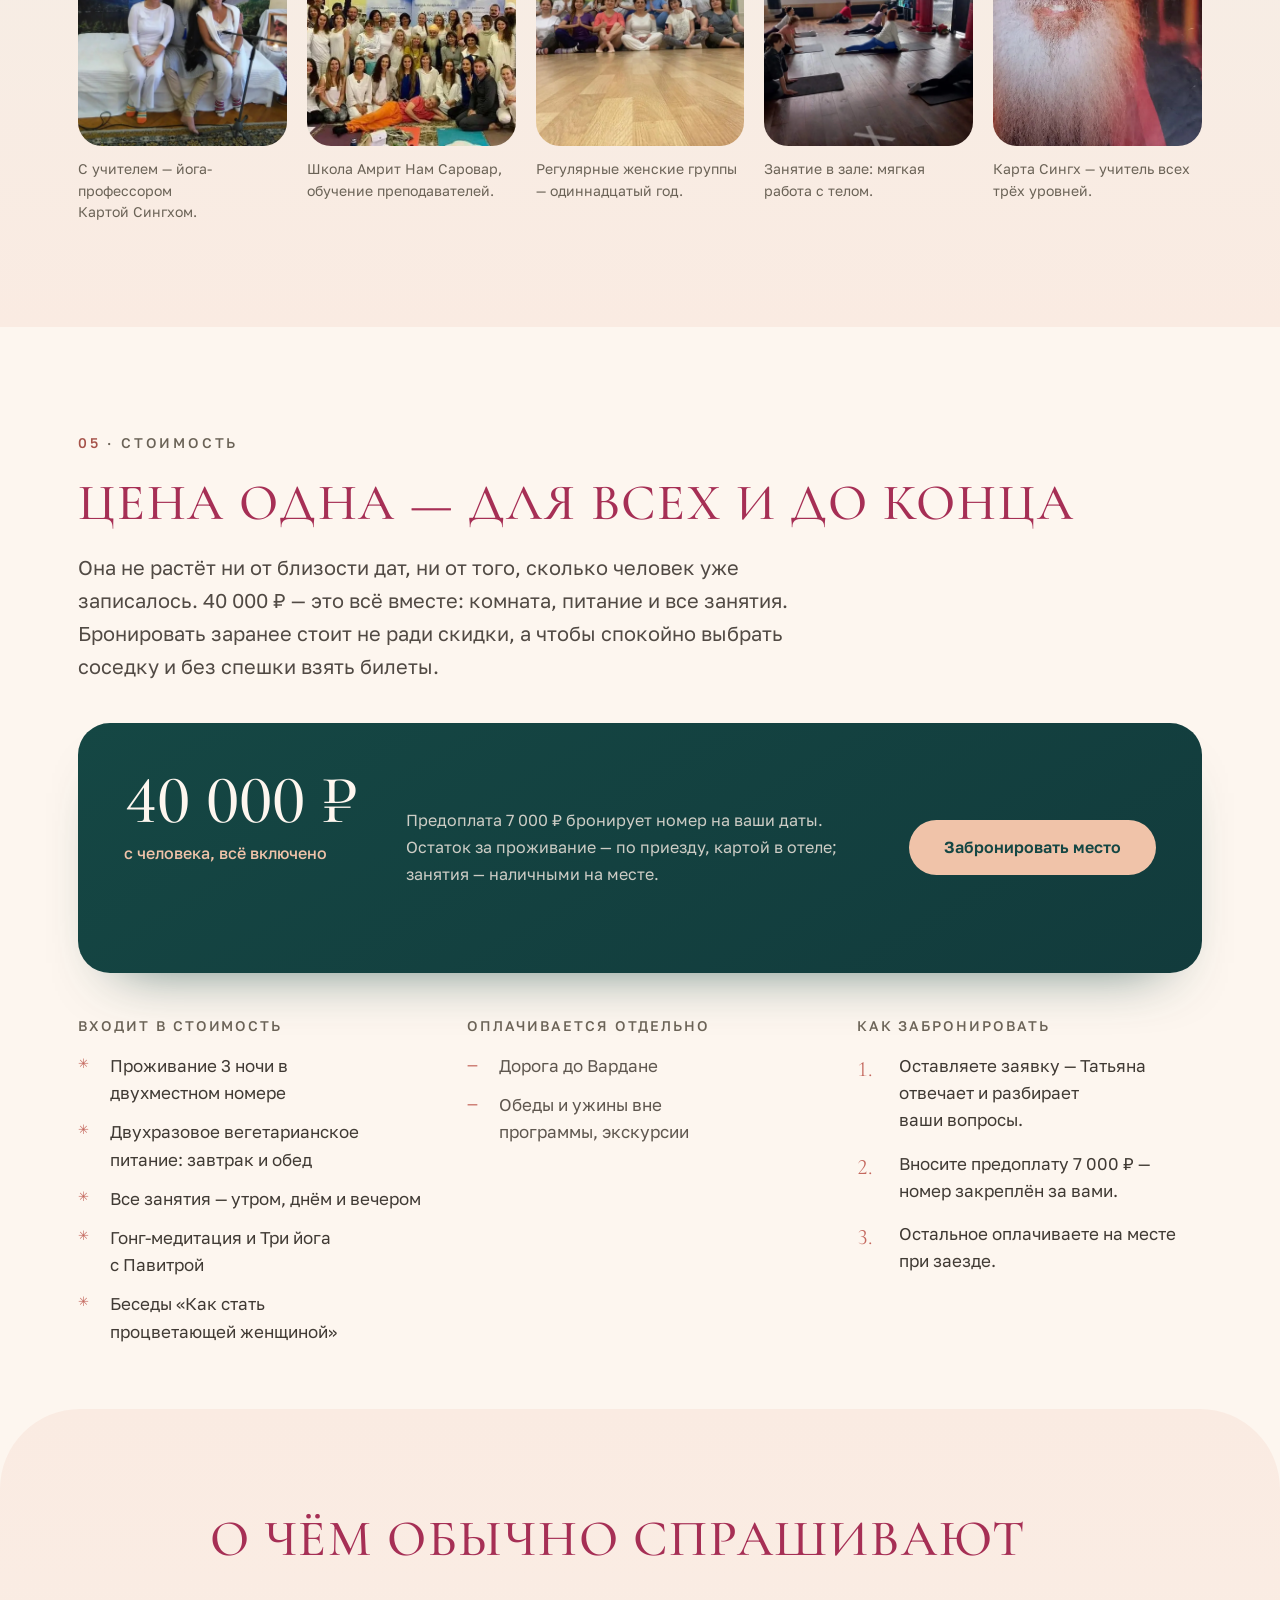
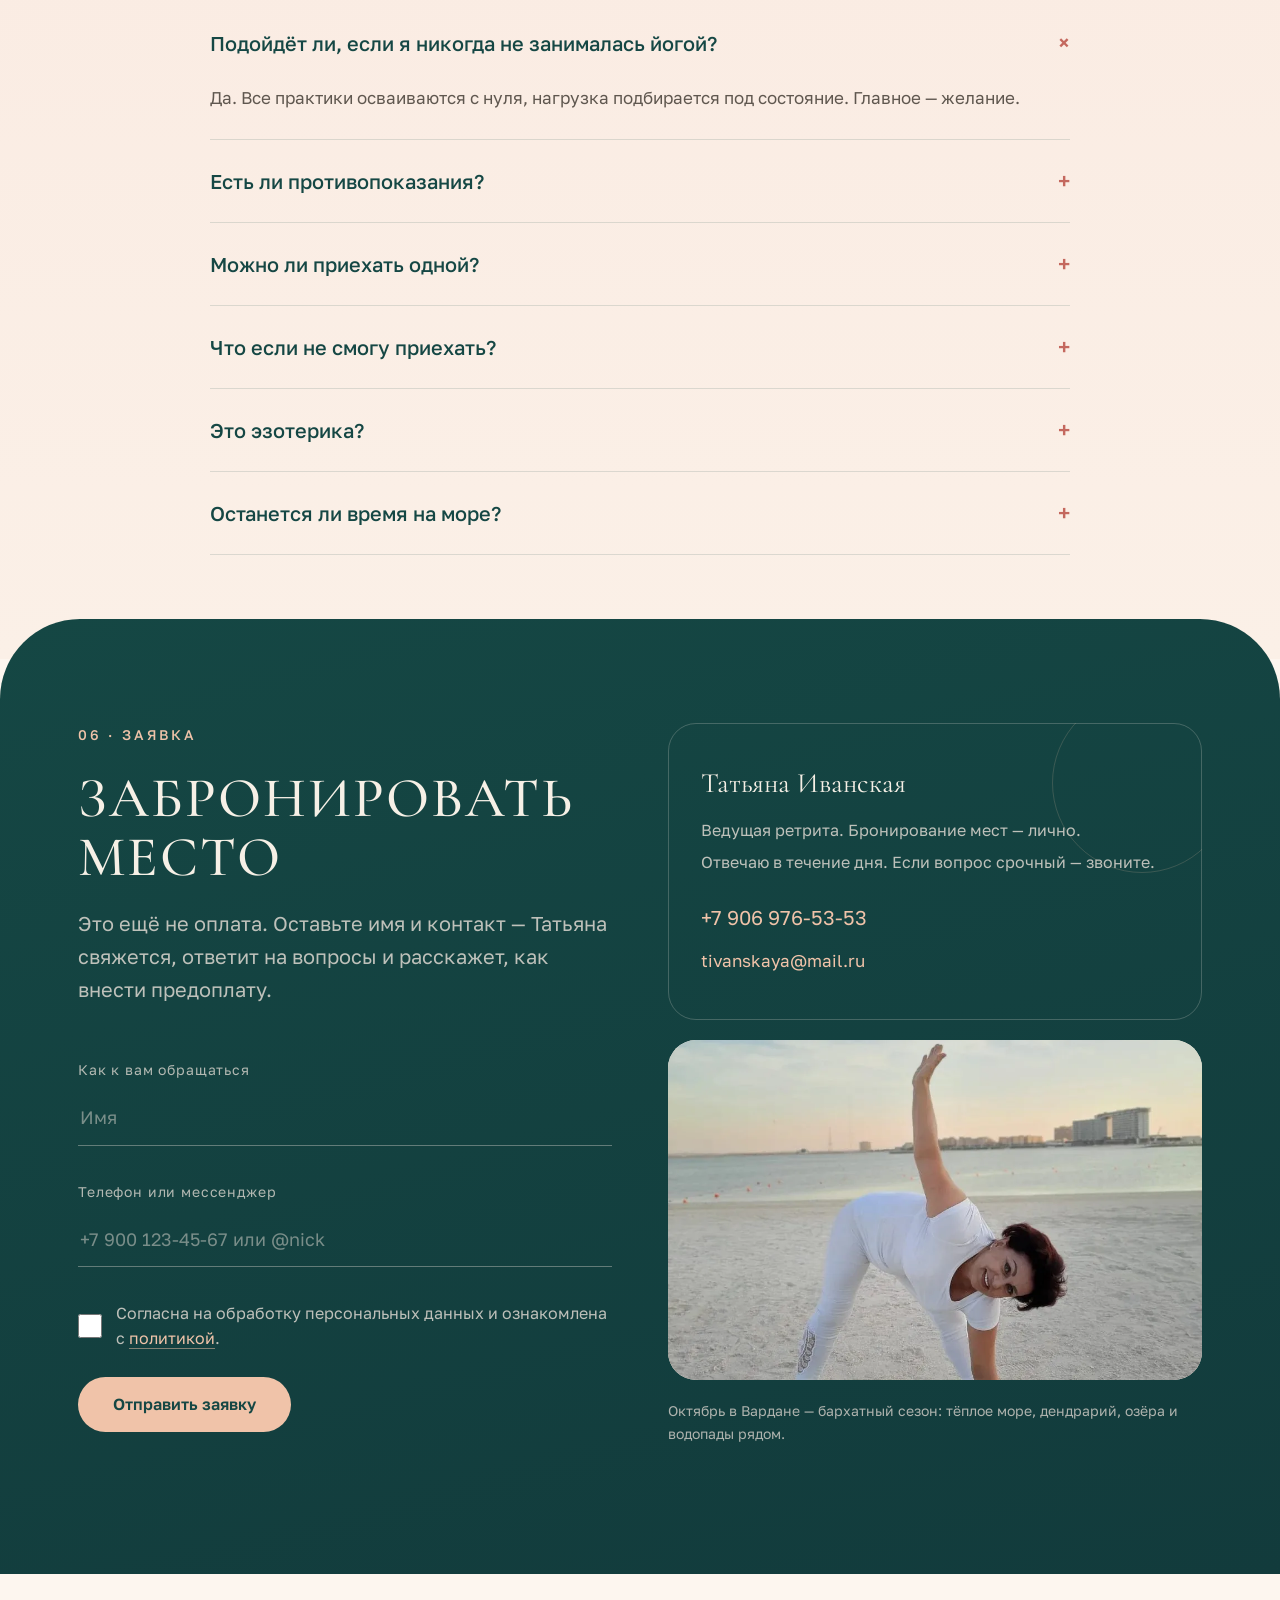
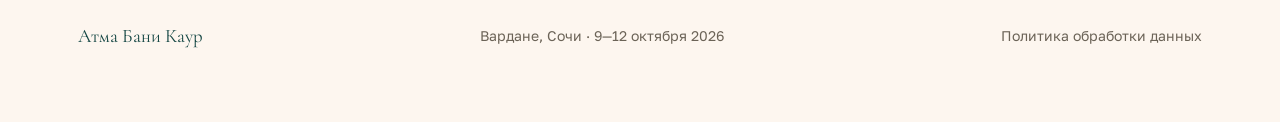
==== commit 98e906ae: "четыре анимации: отсчёт цифр, ступенчатые карточки, параллакс перебивок, приближение кадров" ====
--- a/index.html
+++ b/index.html
@@ -7,9 +7,9 @@
 <meta name="description" content="Четыре дня у моря с Атма Бани Каур: Кундалини йога, пранаямы, гонг-медитации, беседы о процветании. Ретрит-центр «Энергия солнца», Вардане. 40 000 ₽, всё включено.">
 <!-- Адрес временный: страница живёт на GitHub Pages до покупки домена (PENDING D-01).
      При переезде править здесь, в robots.txt, sitemap.xml и в JSON-LD внизу файла. -->
-<link rel="canonical" href="https://xenaja.github.io/vardane-retreat/">
-<meta property="og:url" content="https://xenaja.github.io/vardane-retreat/">
-<meta property="og:image" content="https://xenaja.github.io/vardane-retreat/visual/og-cover.jpg">
+<link rel="canonical" href="https://kundalini.fest-sun.ru/">
+<meta property="og:url" content="https://kundalini.fest-sun.ru/">
+<meta property="og:image" content="https://kundalini.fest-sun.ru/visual/og-cover.jpg">
 <meta property="og:image:alt" content="Йога и процветание — женский ретрит в Вардане, 9—12 октября 2026">
 <meta property="og:image:width" content="1200">
 <meta property="og:image:height" content="630">
@@ -70,7 +70,7 @@
         </figure>
       </div>
 
-      <div class="nums hero-nums rv">
+      <div class="nums hero-nums rv-stg">
         <div class="num-card"><b>4</b><span>дня у моря</span></div>
         <div class="num-card"><b class="is-coral">40 000 ₽</b><span>всё включено</span></div>
         <div class="num-card"><b>20</b><span>лет практики ведущей</span></div>
@@ -89,7 +89,7 @@
       <p class="lead text rv">Новолуние — начало цикла. В эти дни легче отпустить старое и решить не только что вы хотите, но и какой хотите себя чувствовать.</p>
 
       <p class="cue rv">Если узнаёте себя хотя бы в двух пунктах</p>
-      <div class="cards cards--wide rv">
+      <div class="cards cards--wide rv-stg">
         <div class="card card--pain"><span class="n" aria-hidden="true">01</span><p>Голова не выключается даже на отдыхе: списки, тревога, «а что если».</p></div>
         <div class="card card--pain"><span class="n" aria-hidden="true">02</span><p>Тело устало: спина, зажимы, утро без бодрости.</p></div>
         <div class="card card--pain"><span class="n" aria-hidden="true">03</span><p>Хочется перемен, но непонятно, с чего начать.</p></div>
@@ -184,7 +184,7 @@
         </div>
       </div>
 
-      <div class="cards rv">
+      <div class="cards rv-stg">
         <article class="card">
           <svg class="icon" viewBox="0 0 26 26" aria-hidden="true"><circle cx="13" cy="13" r="5"/><path d="M13 1v3M13 22v3M1 13h3M22 13h3M4.6 4.6l2.1 2.1M19.3 19.3l2.1 2.1M21.4 4.6l-2.1 2.1M6.7 19.3l-2.1 2.1"/></svg>
           <h3>Утренние мастер-классы Кундалини йоги</h3>
@@ -252,7 +252,7 @@
       <h2 class="rv">С чем вы уезжаете</h2>
       <p class="lead text rv">Вы заберёте с собой не вдохновение на неделю, а состояние и практики, которыми сможете его поддерживать долгое время.</p>
 
-      <div class="cards cards--sm rv is-mt-40">
+      <div class="cards cards--sm rv-stg is-mt-40">
         <article class="card card--lg">
           <svg class="icon" viewBox="0 0 26 26" aria-hidden="true"><path d="M20.5 16.5A9 9 0 0 1 9.5 5.5a9 9 0 1 0 11 11z"/></svg>
           <h3>Спокойный ум</h3>
@@ -341,7 +341,7 @@
         <div class="ph"><img src="photos/r/v-sunset.webp" alt="Закат над морем с террасы центра" width="1200" height="900" loading="lazy" decoding="async"></div>
       </div>
 
-      <div class="nums rv">
+      <div class="nums rv-stg">
         <div class="num-card"><b>3</b><span>корпуса и бассейн</span></div>
         <div class="num-card"><b>300 м</b><span>до моря, спуск 7 минут</span></div>
         <div class="num-card"><b>3</b><span>ночи, 9—12 октября</span></div>
@@ -374,7 +374,7 @@
       <h2 class="h2--sm rv">Школа, учителя и практика</h2>
       <p class="lead text rv">Кундалини йогу Татьяна изучала не по видео: три уровня Амрит Нам Саровар, ашрам во Франции, одиннадцать лет собственных групп и йога-туров.</p>
 
-      <div class="proof rv">
+      <div class="proof rv-stg">
         <figure>
           <div class="ph"><img src="photos/r/with-teacher.webp" alt="Татьяна с йога-профессором Картой Сингхом" width="1280" height="960" loading="lazy" decoding="async"></div>
           <figcaption class="ph-cap">С учителем — йога-профессором Картой Сингхом.</figcaption>
@@ -554,8 +554,8 @@
   "eventStatus": "https://schema.org/EventScheduled",
   "eventAttendanceMode": "https://schema.org/OfflineEventAttendanceMode",
   "inLanguage": "ru",
-  "url": "https://xenaja.github.io/vardane-retreat/",
-  "image": "https://xenaja.github.io/vardane-retreat/visual/og-cover.jpg",
+  "url": "https://kundalini.fest-sun.ru/",
+  "image": "https://kundalini.fest-sun.ru/visual/og-cover.jpg",
   "location": {
     "@type": "Place",
     "name": "Ретрит-центр «Энергия солнца»",
@@ -575,7 +575,7 @@
     "price": "40000",
     "priceCurrency": "RUB",
     "availability": "https://schema.org/InStock",
-    "url": "https://xenaja.github.io/vardane-retreat/#price"
+    "url": "https://kundalini.fest-sun.ru/#price"
   }
 }
 </script>
--- a/css/motion.css
+++ b/css/motion.css
@@ -20,3 +20,50 @@
   .js-motion .rv.is-pre { opacity:1; transform:none; }
   .orb { animation:none; }
 }
+
+/* ============================================================
+   Добавлено 07.09.2026 сверх макета — по просьбе заказчицы.
+   Принципы те же: только opacity/transform, ничего не двигает
+   раскладку, всё выключается при prefers-reduced-motion.
+   ============================================================ */
+
+/* ---------- ступенчатое появление внутри сетки ----------
+   Прячется не контейнер, а его дети: карточки проявляются
+   по очереди, а не всей плитой разом. Задержки маленькие —
+   ряд из четырёх открывается за четверть секунды. */
+.rv-stg > * { transition:opacity .7s var(--ease), transform .7s var(--ease); }
+.js-motion .rv-stg.is-pre > * { opacity:0; transform:translateY(16px); }
+.rv-stg > *:nth-child(2) { transition-delay:70ms; }
+.rv-stg > *:nth-child(3) { transition-delay:140ms; }
+.rv-stg > *:nth-child(4) { transition-delay:210ms; }
+.rv-stg > *:nth-child(5) { transition-delay:280ms; }
+.rv-stg > *:nth-child(6) { transition-delay:350ms; }
+.rv-stg > *:nth-child(7) { transition-delay:420ms; }
+.rv-stg > *:nth-child(8) { transition-delay:490ms; }
+
+/* ---------- кадр чуть приближается под курсором ----------
+   Только там, где кадр — часть галереи. Хиро и перебивки
+   не трогаем: там фото несёт композицию, а не приглашает кликнуть. */
+@media (hover:hover) {
+  .proof .ph img, .venue-photos .ph img,
+  .program-head .ph img, .form-side .ph img,
+  .author-fig .ph img, .author-quote .ph img {
+    transition:transform .7s var(--ease);
+  }
+  .proof .ph:hover img, .venue-photos .ph:hover img,
+  .program-head .ph:hover img, .form-side .ph:hover img,
+  .author-fig .ph:hover img, .author-quote .ph:hover img {
+    transform:scale(1.04);
+  }
+}
+
+/* ---------- параллакс на перебивках ----------
+   Кадр запасён по высоте (scale 1.12), чтобы сдвиг не оголял
+   края. Сам сдвиг ставит js/parallax.js. */
+.bleed { overflow:hidden; }
+.js-motion .bleed img { will-change:transform; }
+
+@media (prefers-reduced-motion: reduce) {
+  .js-motion .rv-stg.is-pre > * { opacity:1; transform:none; }
+  .js-motion .bleed img { transform:none !important; will-change:auto; }
+}
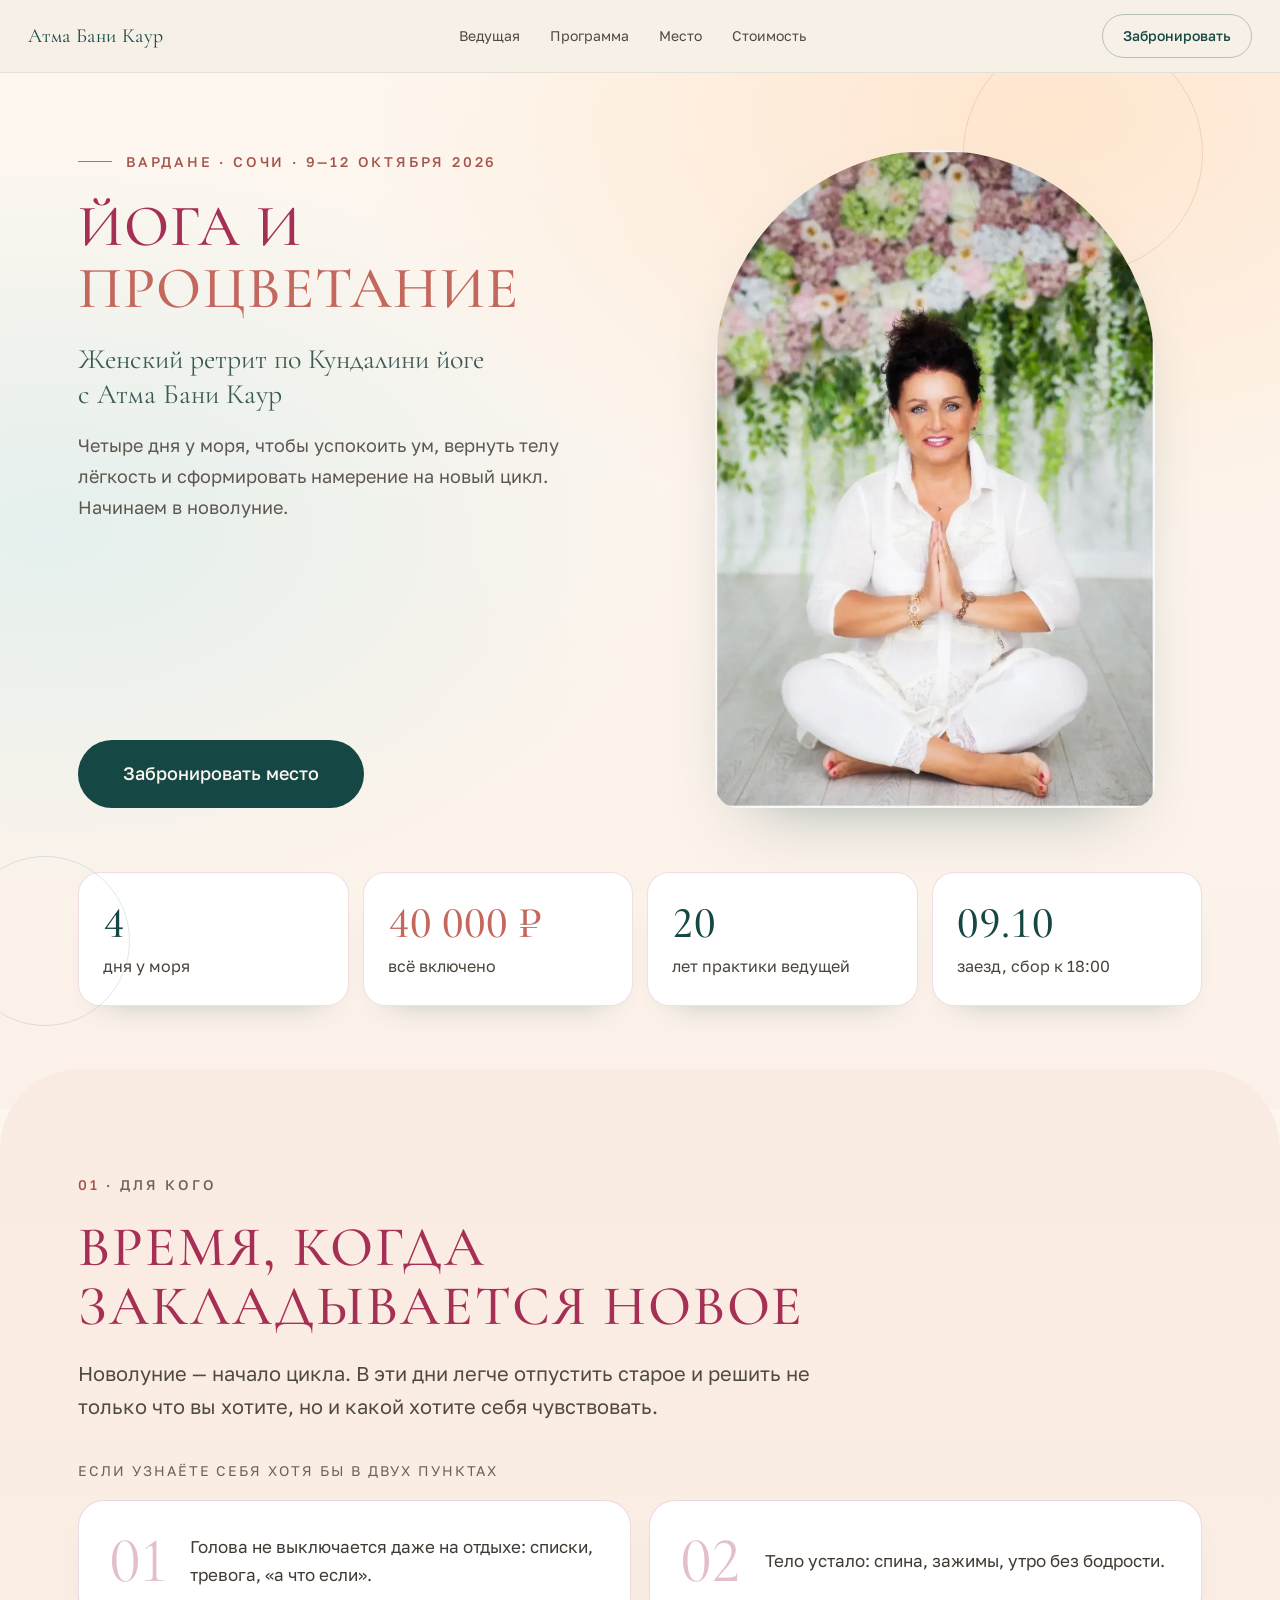
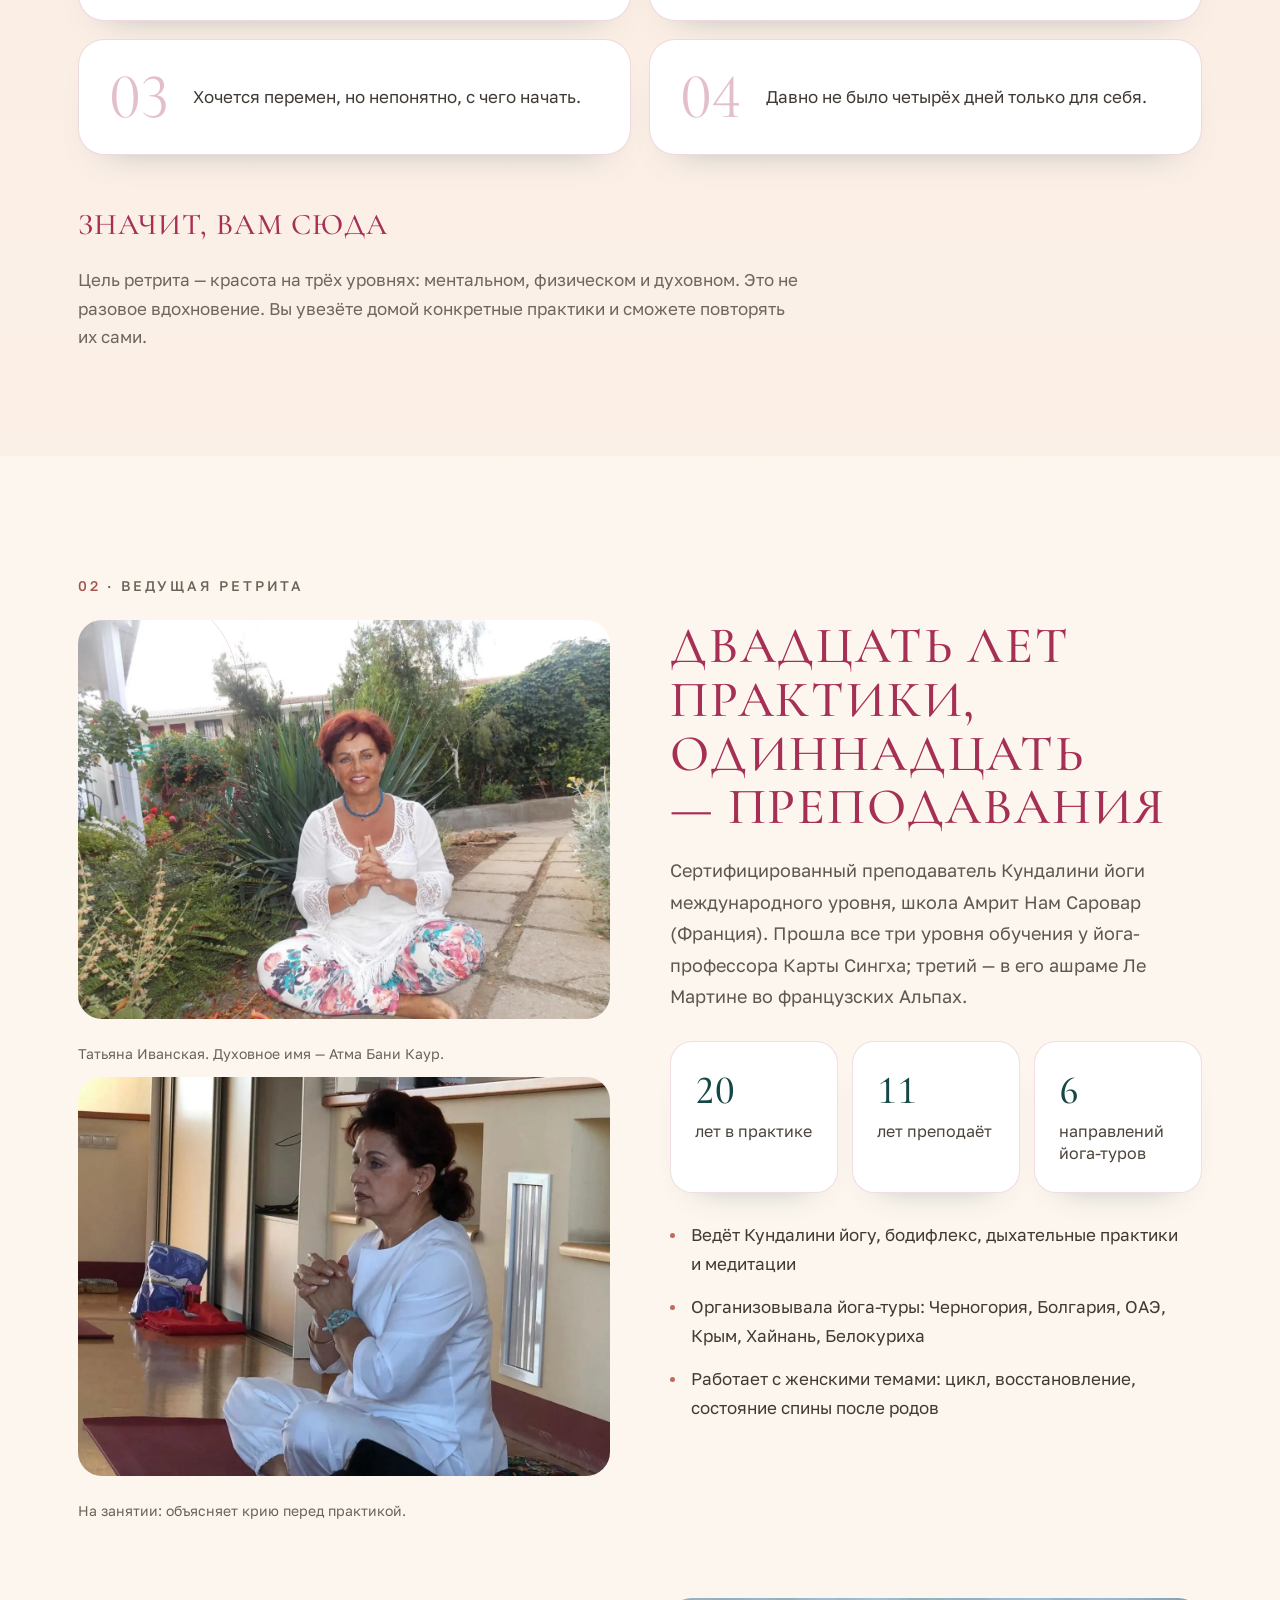
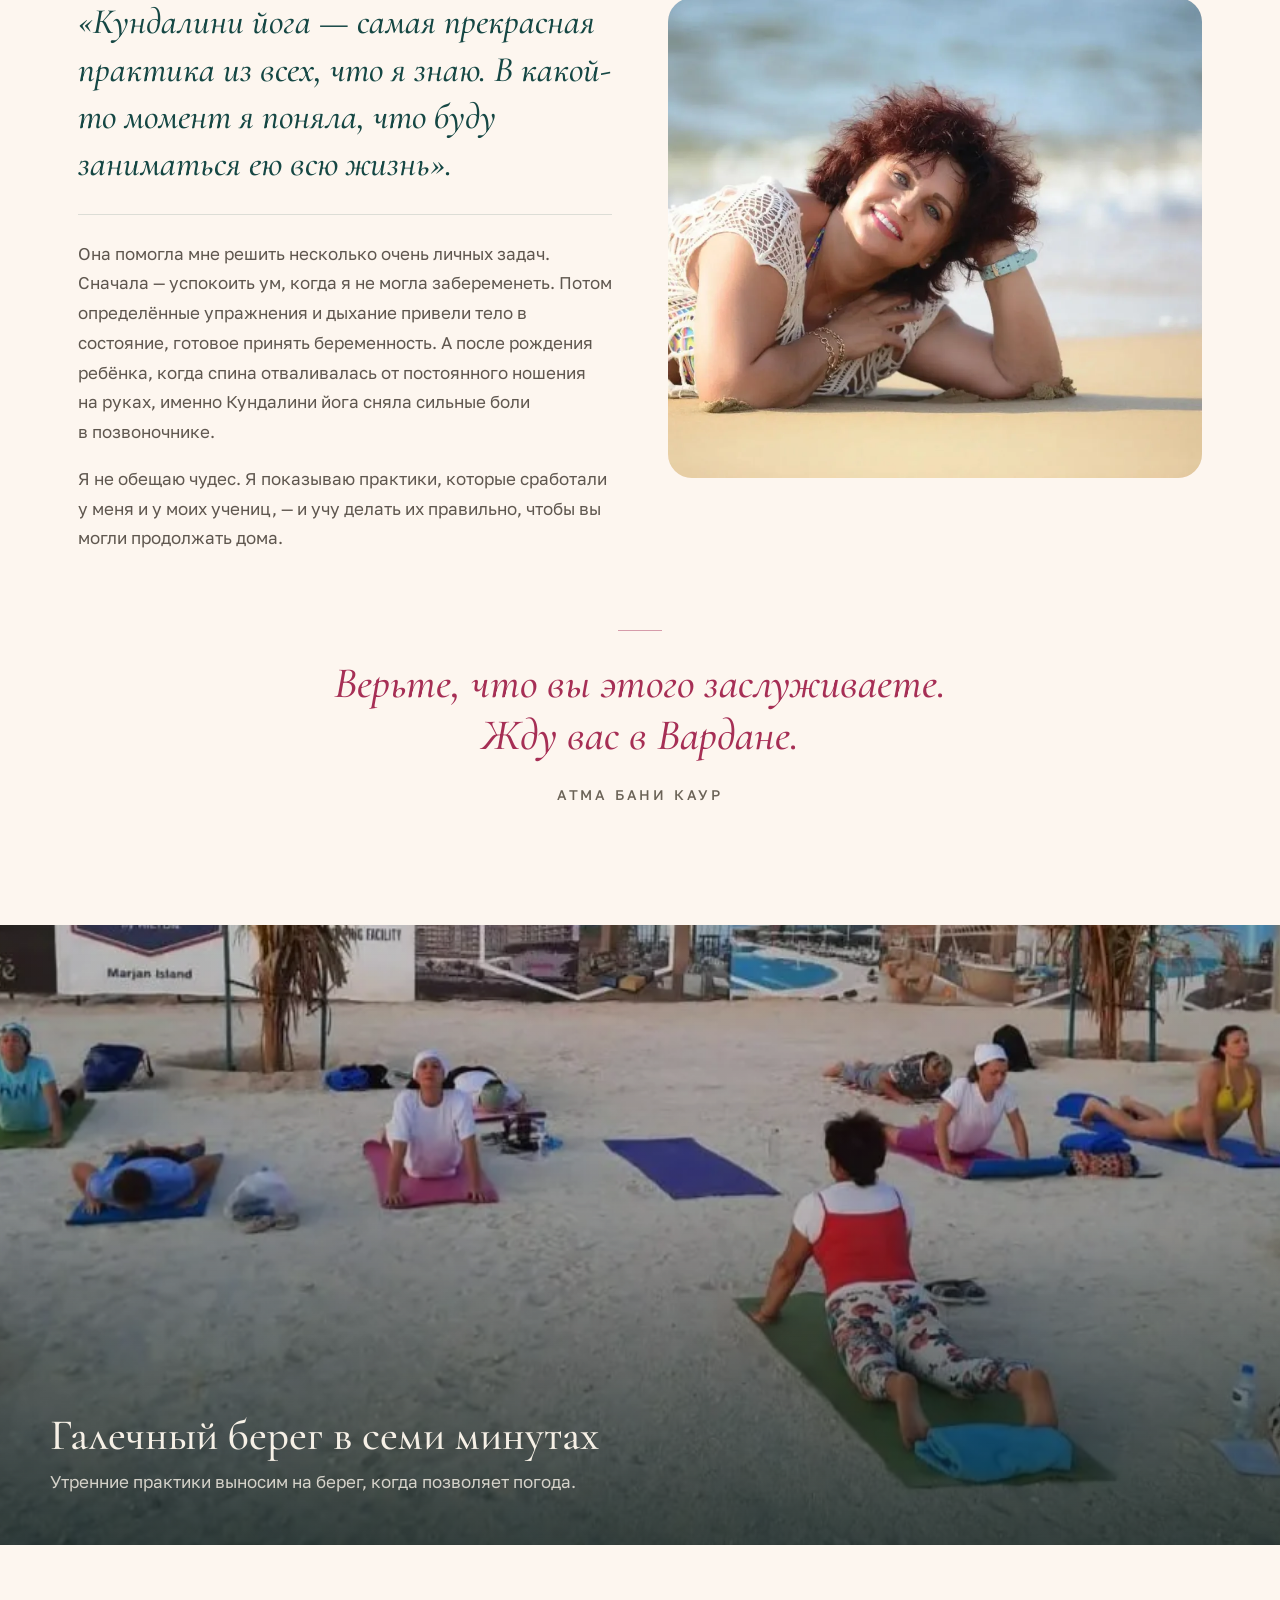
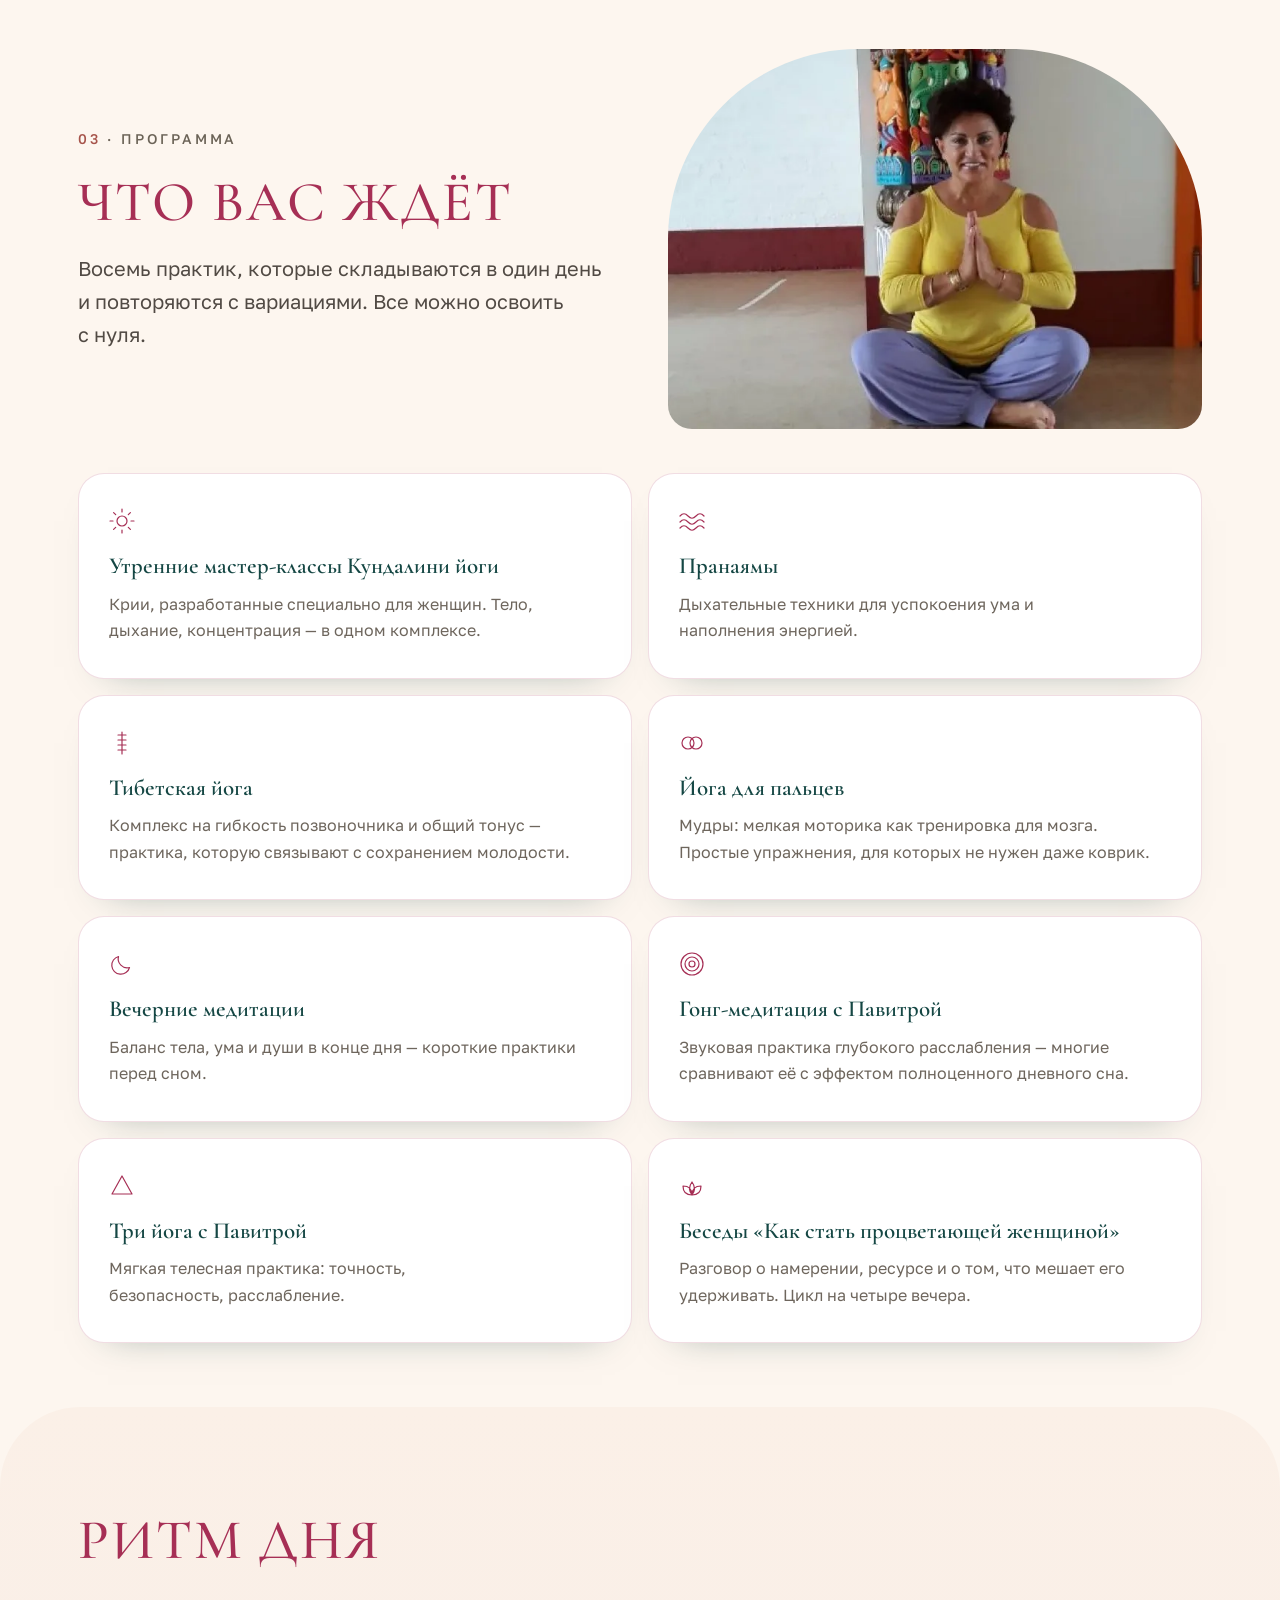
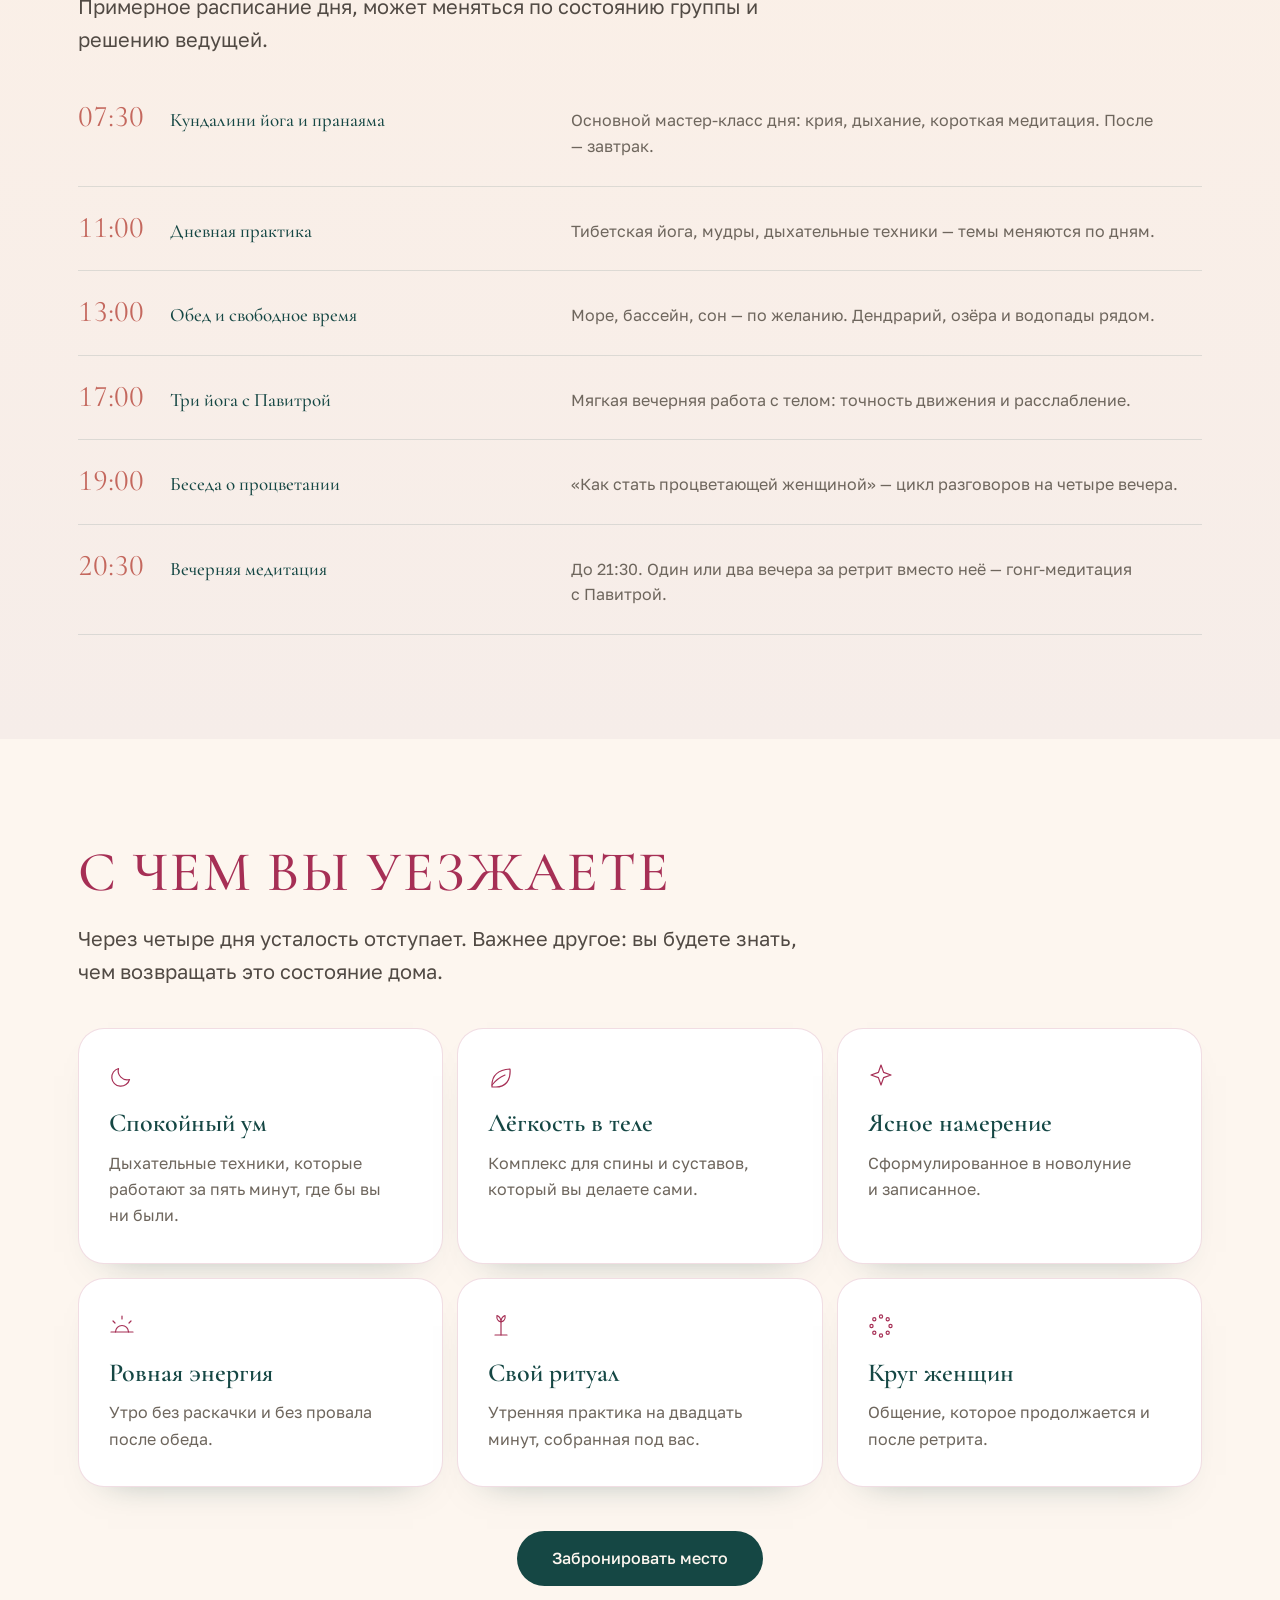
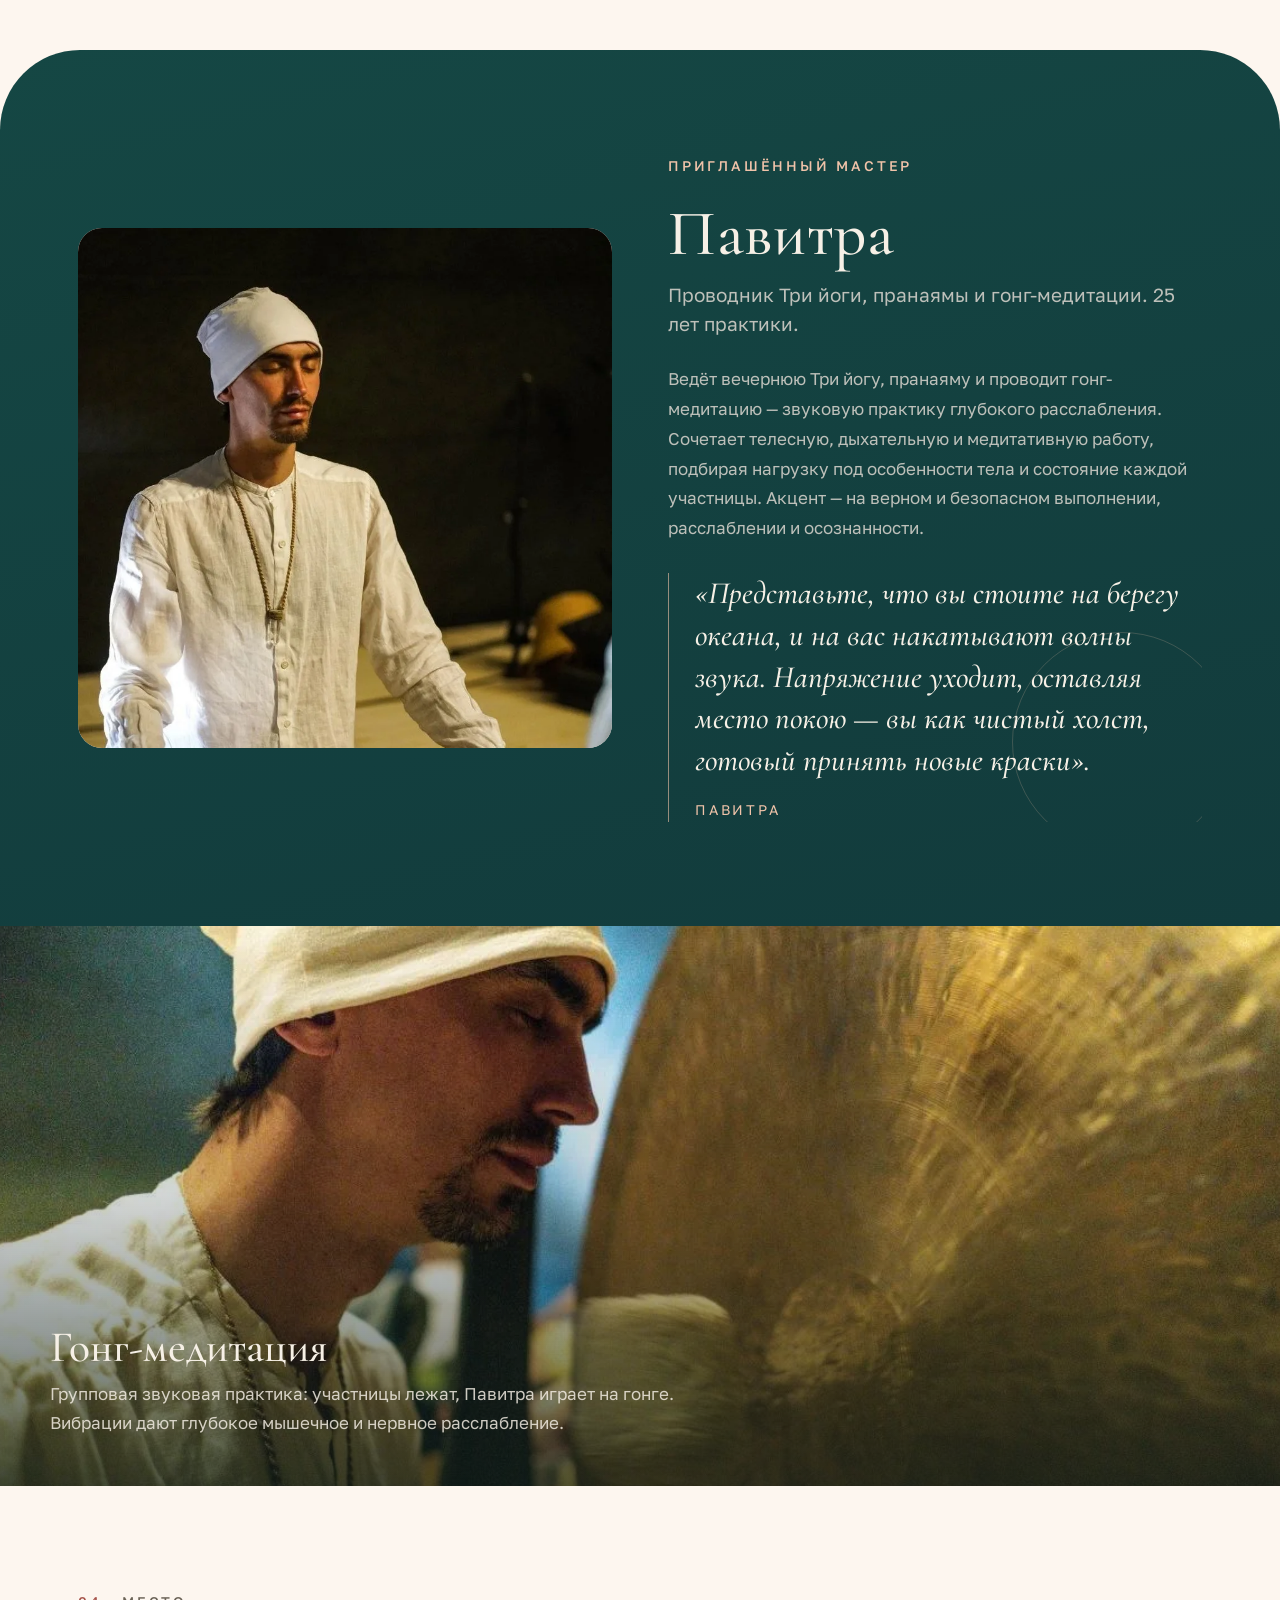
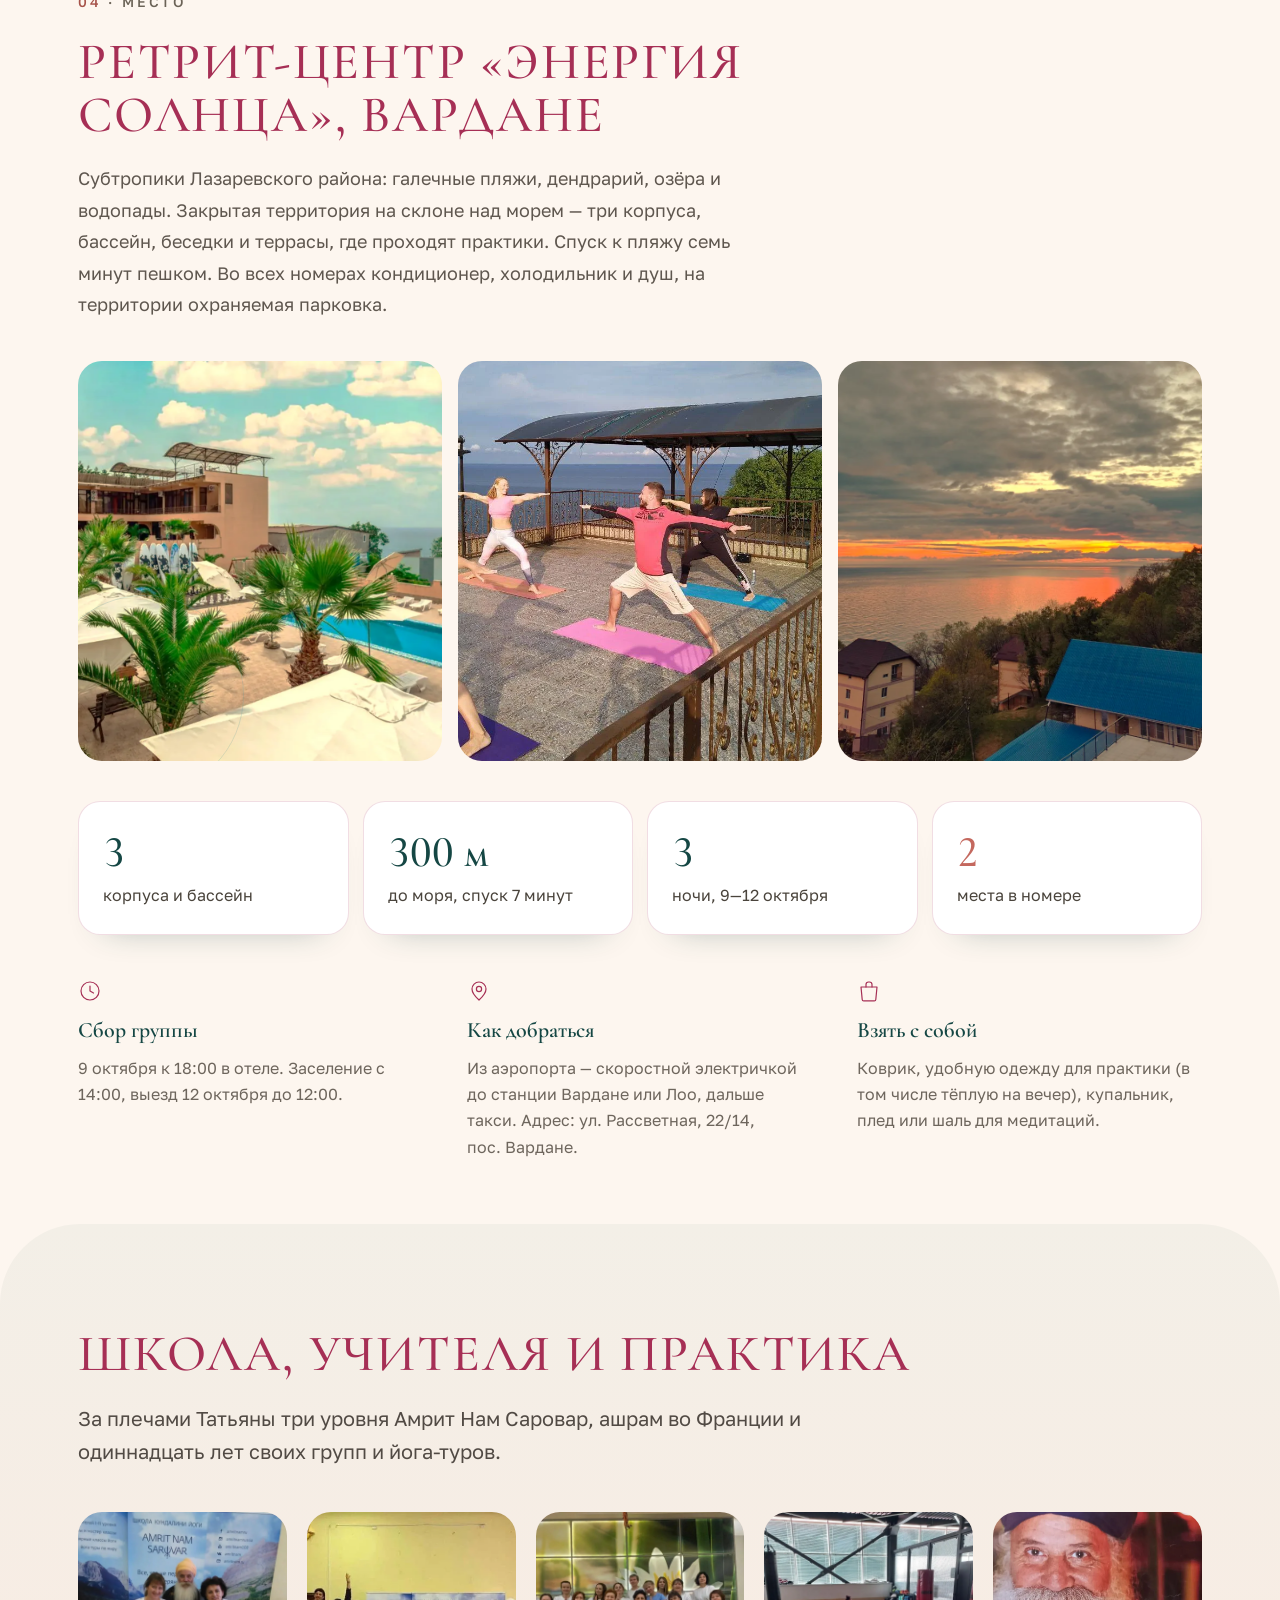
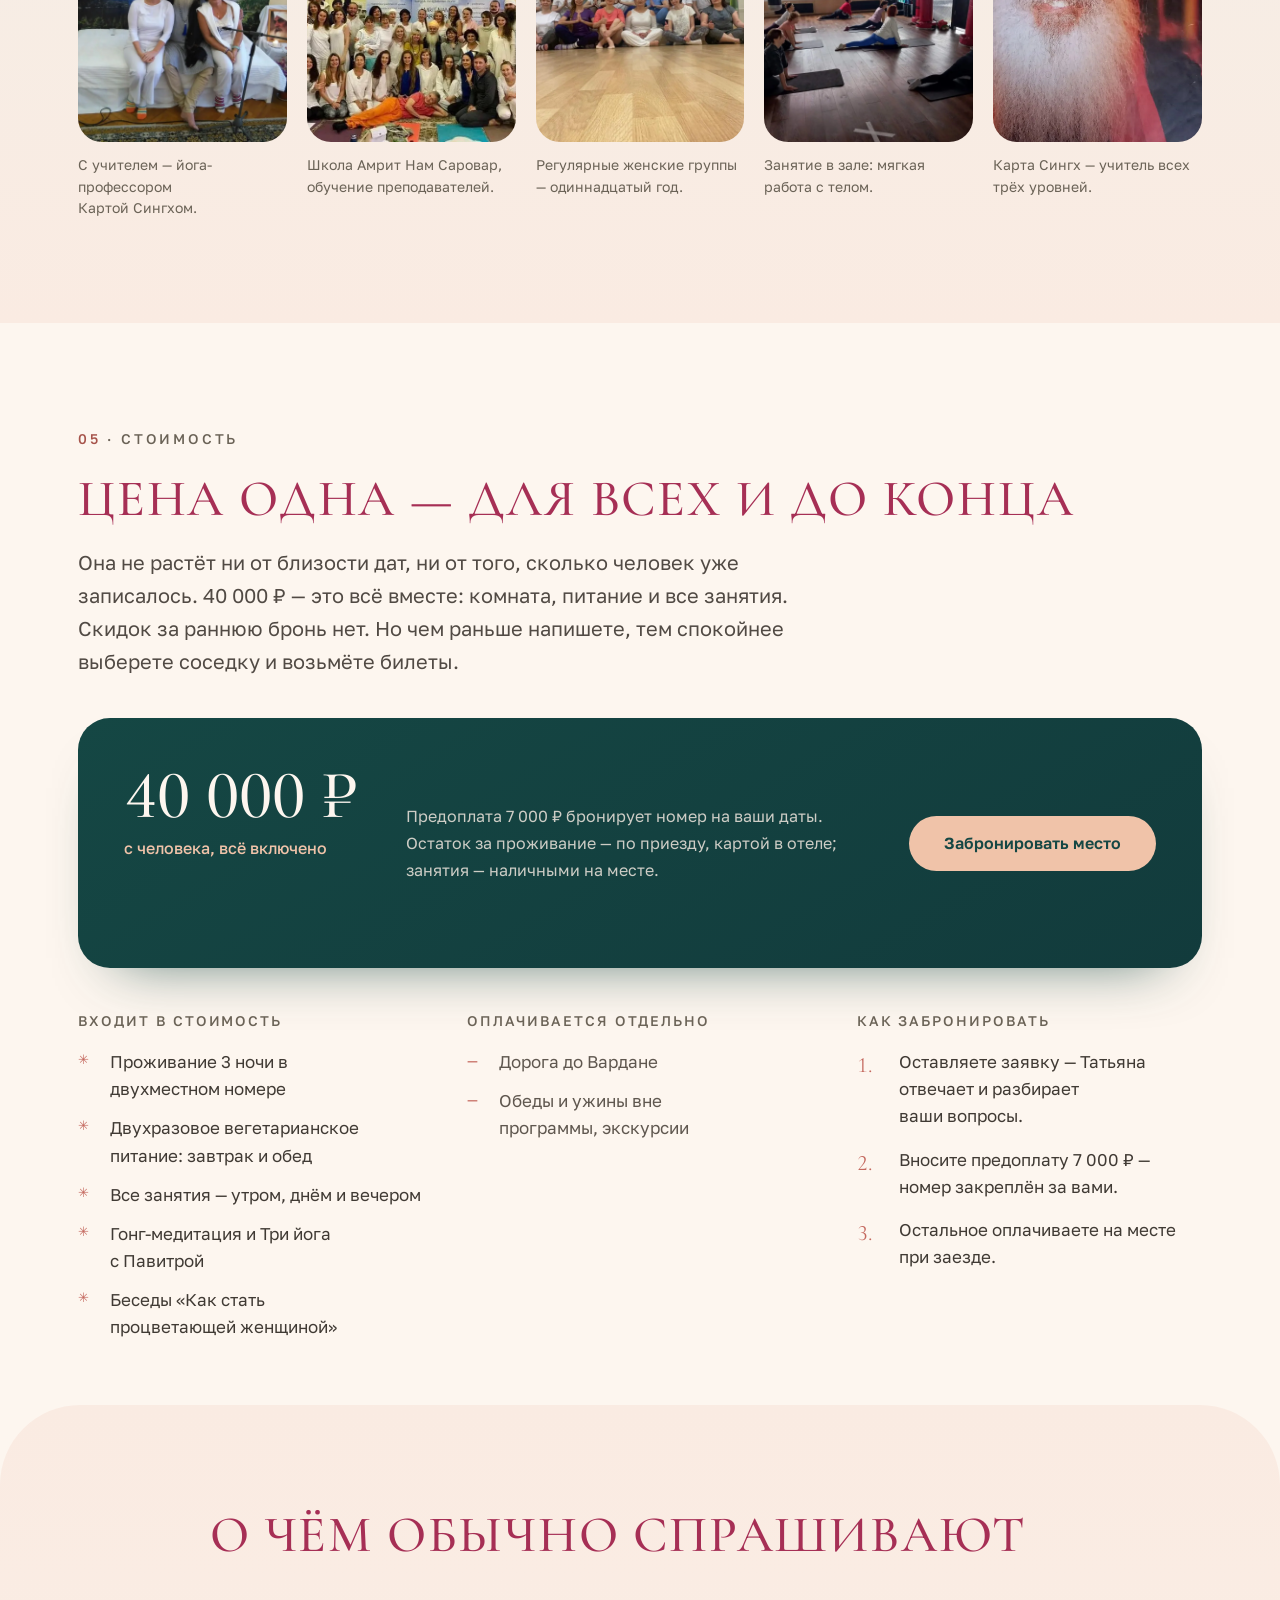
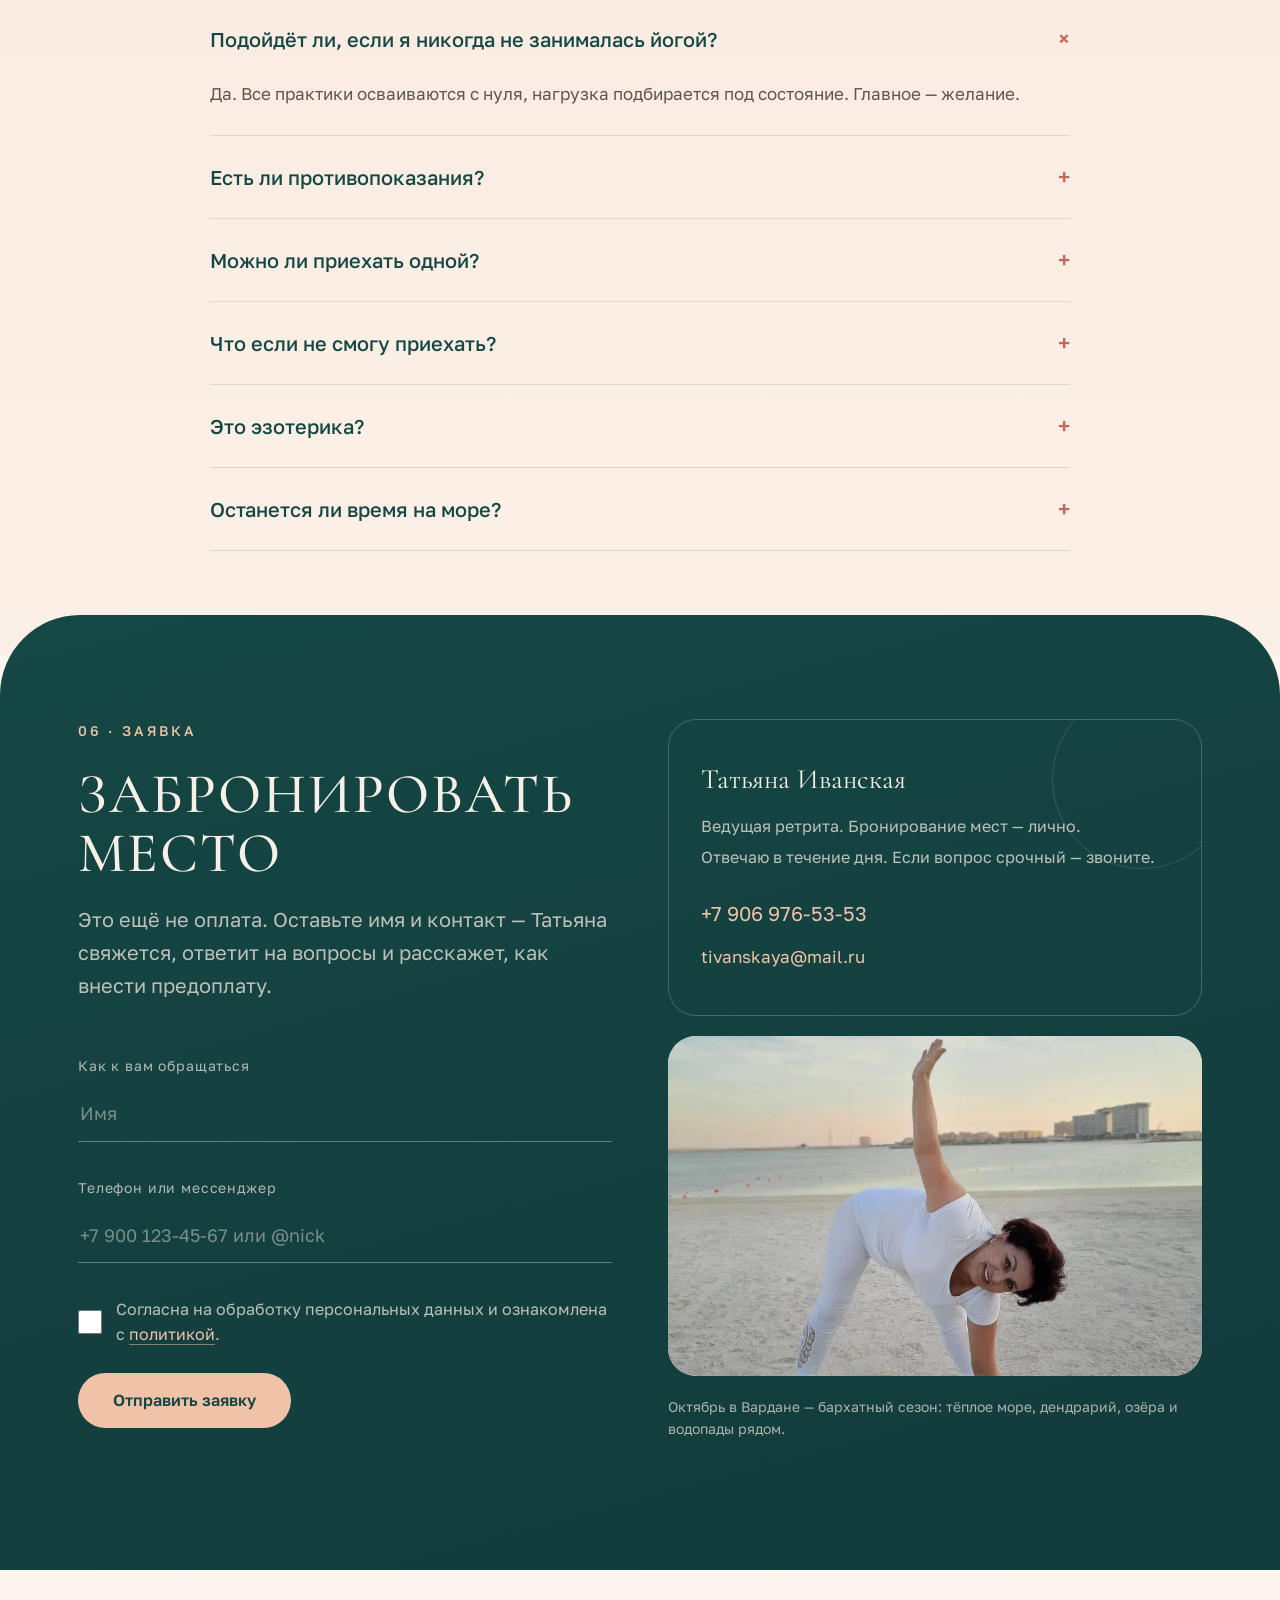
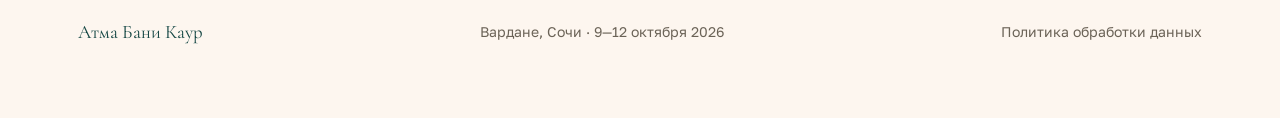
==== commit b4072906: "тексты: убраны обороты «не X, а Y», кавычки и рекламные затычки" ====
--- a/index.html
+++ b/index.html
@@ -98,7 +98,7 @@
 
       <div class="who-end rv">
         <span class="display">Значит, вам сюда</span>
-        <p>Цель ретрита — красота на трёх уровнях: ментальном, физическом и духовном. Не «всё и сразу», а конкретные практики, которые вы увезёте домой и сможете повторять сами.</p>
+        <p>Цель ретрита — красота на трёх уровнях: ментальном, физическом и духовном. Это не разовое вдохновение. Вы увезёте домой конкретные практики и сможете повторять их сами.</p>
       </div>
     </div>
   </section>
@@ -193,7 +193,7 @@
         <article class="card">
           <svg class="icon" viewBox="0 0 26 26" aria-hidden="true"><path d="M1 8c3-3 5-3 8 0s5 3 8 0 5-3 8 0M1 14c3-3 5-3 8 0s5 3 8 0 5-3 8 0M1 20c3-3 5-3 8 0s5 3 8 0 5-3 8 0"/></svg>
           <h3>Пранаямы</h3>
-          <p>Дыхательные техники для успокоения ума и наполнения энергией. Осваиваются с нуля.</p>
+          <p>Дыхательные техники для успокоения ума и наполнения энергией.</p>
         </article>
         <article class="card">
           <svg class="icon" viewBox="0 0 26 26" aria-hidden="true"><path d="M13 2v22"/><path d="M9 5h8M9 10h8M9 15h8M9 20h8"/></svg>
@@ -203,7 +203,7 @@
         <article class="card">
           <svg class="icon" viewBox="0 0 26 26" aria-hidden="true"><circle cx="9" cy="13" r="6"/><circle cx="17" cy="13" r="6"/></svg>
           <h3>Йога для пальцев</h3>
-          <p>Мудры: мелкая моторика как тренировка для мозга. Простые упражнения, которые можно делать где угодно.</p>
+          <p>Мудры: мелкая моторика как тренировка для мозга. Простые упражнения, для которых не нужен даже коврик.</p>
         </article>
         <article class="card">
           <svg class="icon" viewBox="0 0 26 26" aria-hidden="true"><path d="M20.5 16.5A9 9 0 0 1 9.5 5.5a9 9 0 1 0 11 11z"/></svg>
@@ -250,7 +250,7 @@
   <section class="sec sec--ivory" id="results">
     <div class="wrap">
       <h2 class="rv">С чем вы уезжаете</h2>
-      <p class="lead text rv">Вы заберёте с собой не вдохновение на неделю, а состояние и практики, которыми сможете его поддерживать долгое время.</p>
+      <p class="lead text rv">Через четыре дня усталость отступает. Важнее другое: вы будете знать, чем возвращать это состояние дома.</p>
 
       <div class="cards cards--sm rv-stg is-mt-40">
         <article class="card card--lg">
@@ -372,7 +372,7 @@
   <section class="sec sec--arc sec--stone" id="proof">
     <div class="wrap">
       <h2 class="h2--sm rv">Школа, учителя и практика</h2>
-      <p class="lead text rv">Кундалини йогу Татьяна изучала не по видео: три уровня Амрит Нам Саровар, ашрам во Франции, одиннадцать лет собственных групп и йога-туров.</p>
+      <p class="lead text rv">За плечами Татьяны три уровня Амрит Нам Саровар, ашрам во Франции и одиннадцать лет своих групп и йога-туров.</p>
 
       <div class="proof rv-stg">
         <figure>
@@ -404,7 +404,7 @@
     <div class="wrap">
       <p class="rail rv"><b>05</b> · Стоимость</p>
       <h2 class="h2--sm rv">Цена одна — для всех и до конца</h2>
-      <p class="lead text rv">Она не растёт ни от близости дат, ни от того, сколько человек уже записалось. 40 000 ₽ — это всё вместе: комната, питание и все занятия. Бронировать заранее стоит не ради скидки, а чтобы спокойно выбрать соседку и без спешки взять билеты.</p>
+      <p class="lead text rv">Она не растёт ни от близости дат, ни от того, сколько человек уже записалось. 40 000 ₽ — это всё вместе: комната, питание и все занятия. Скидок за раннюю бронь нет. Но чем раньше напишете, тем спокойнее выберете соседку и возьмёте билеты.</p>
 
       <!-- бейдж «Осталось N мест» из макета не выводится: реального числа
            мест заказчица не называла (PENDING F-02), выдумывать дефицит нельзя -->
